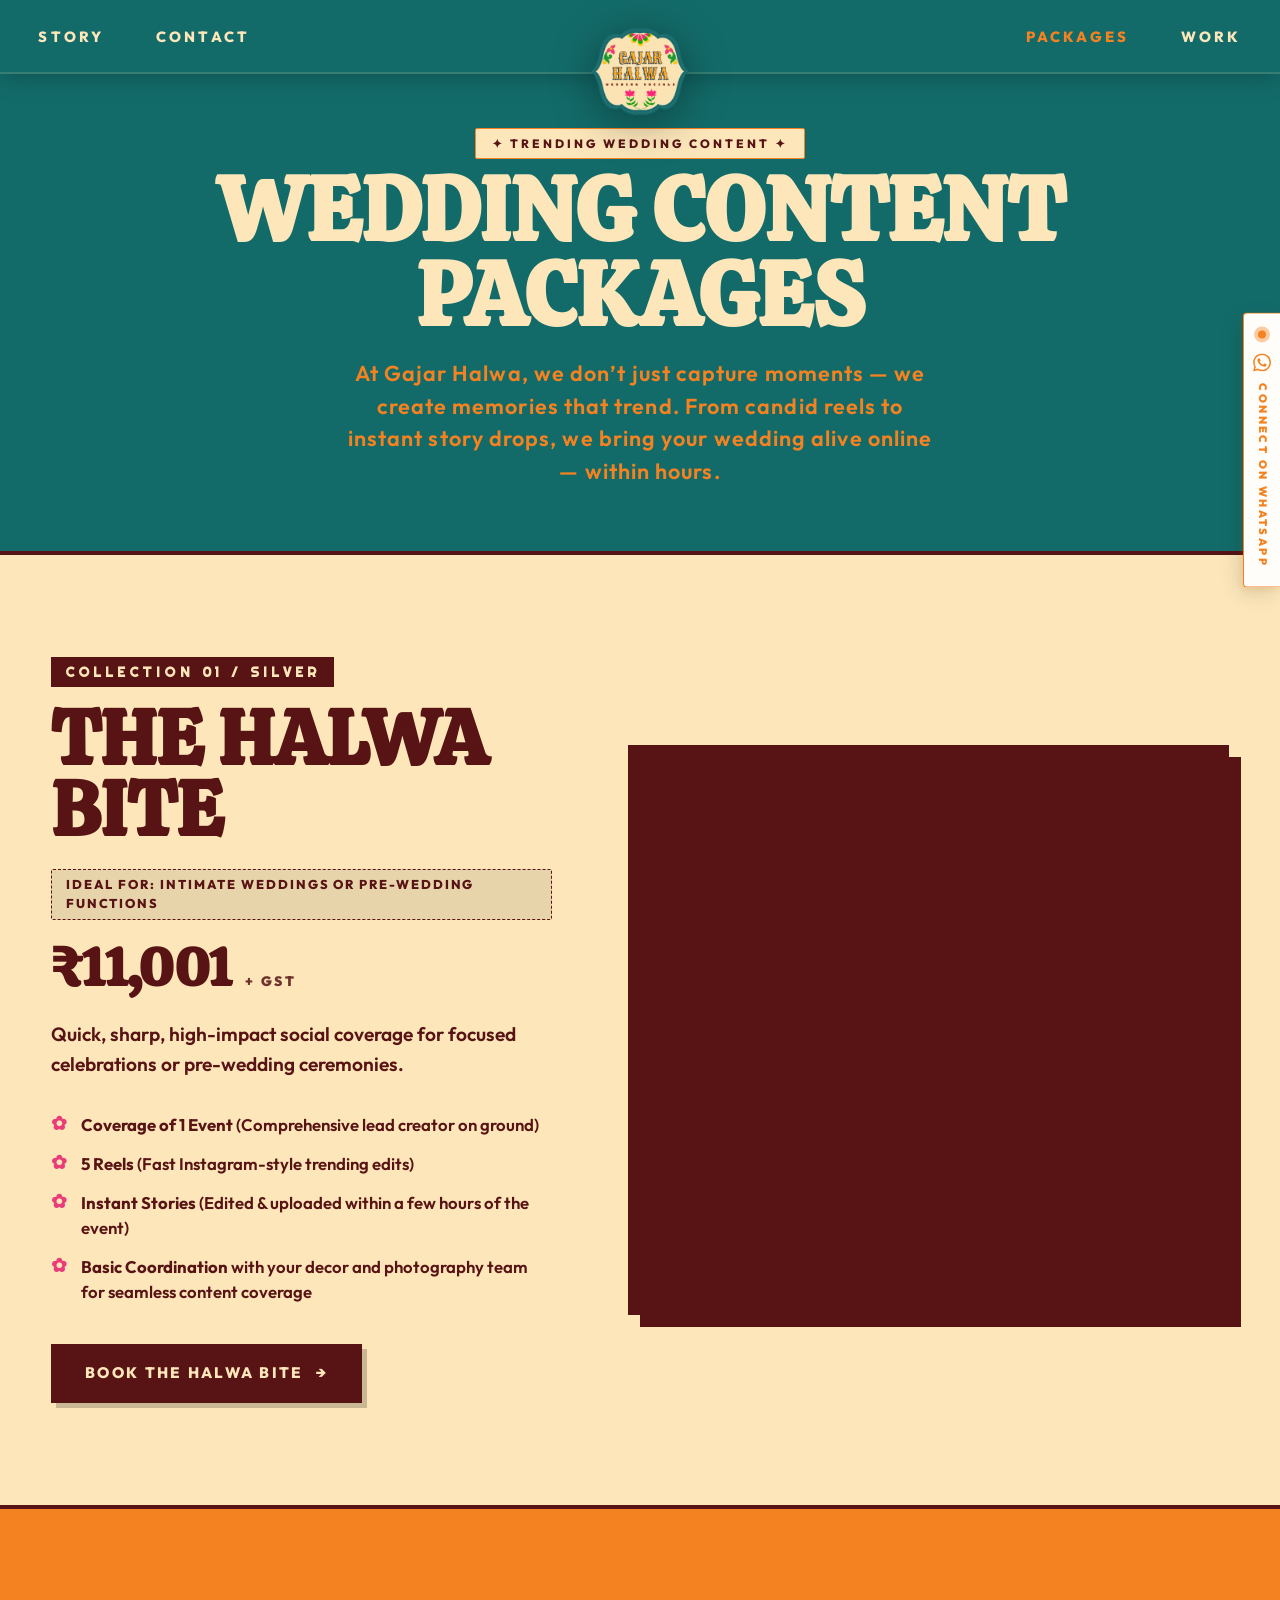
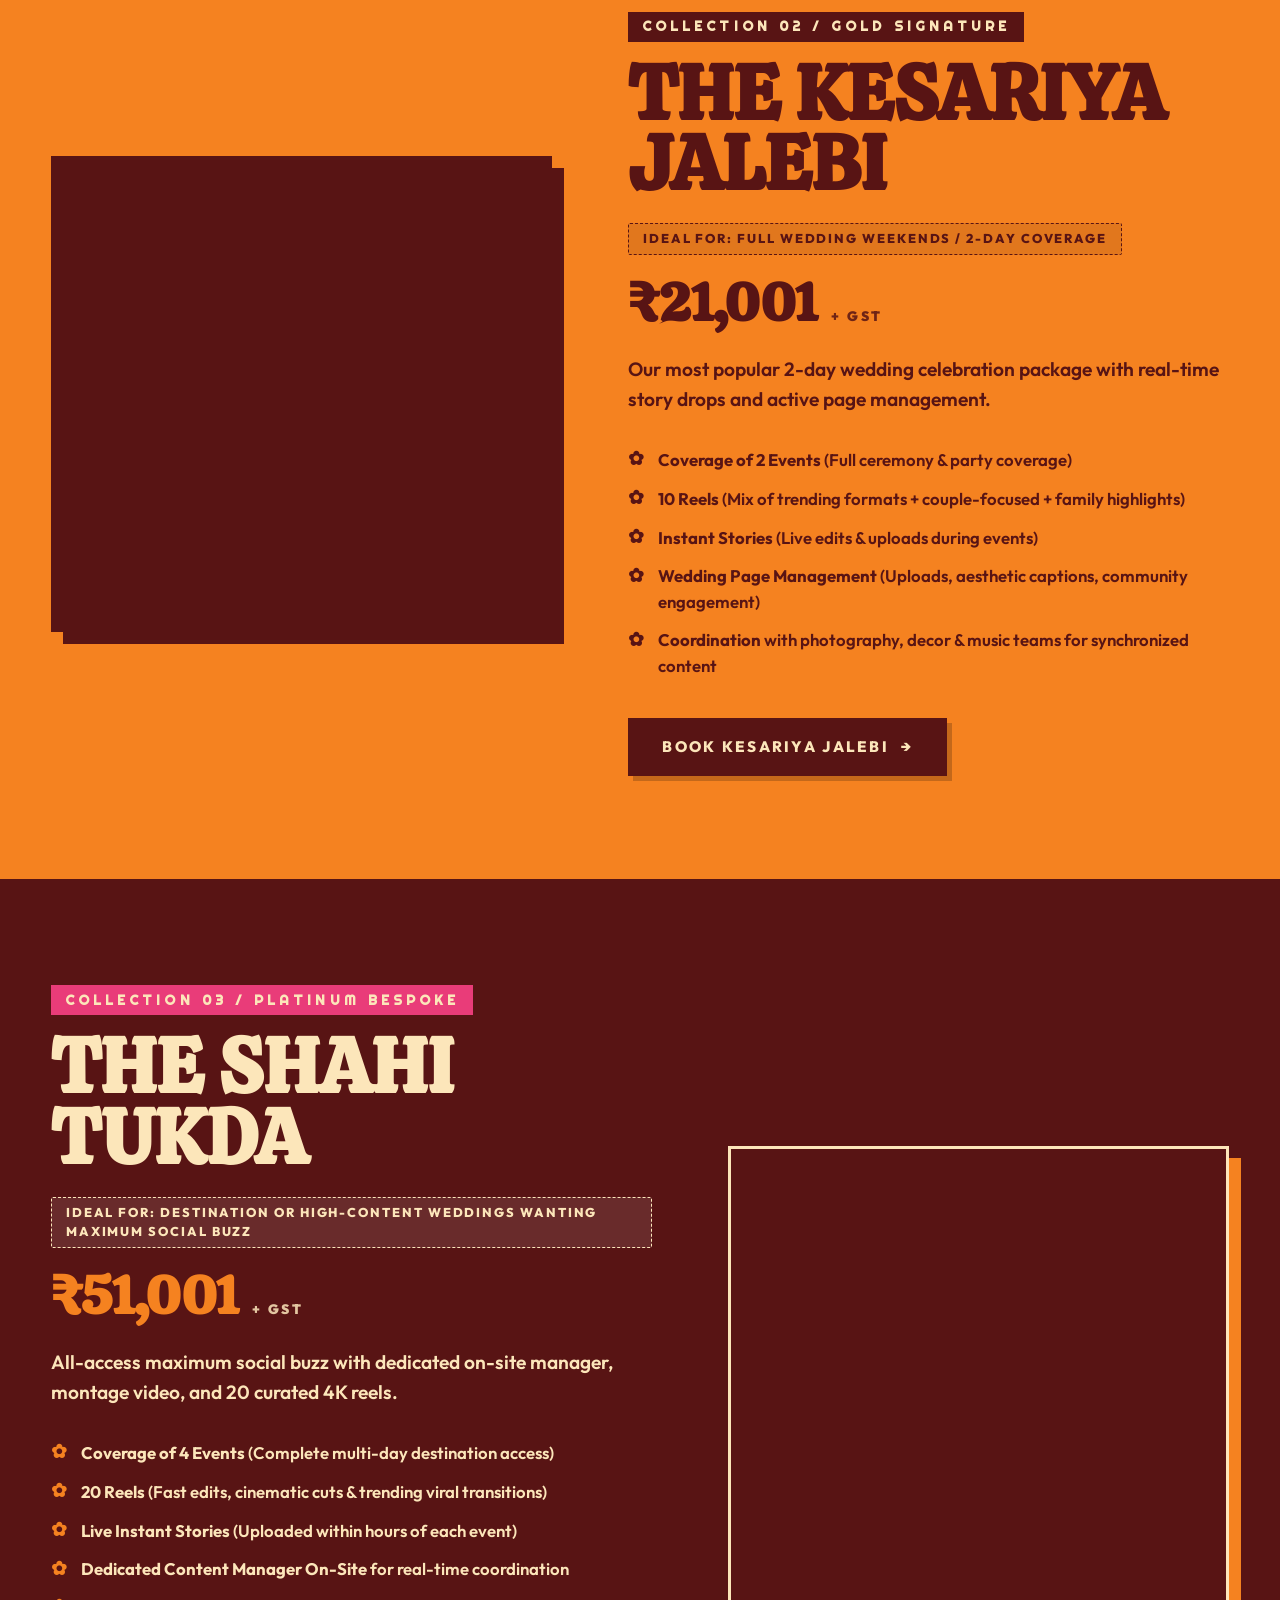
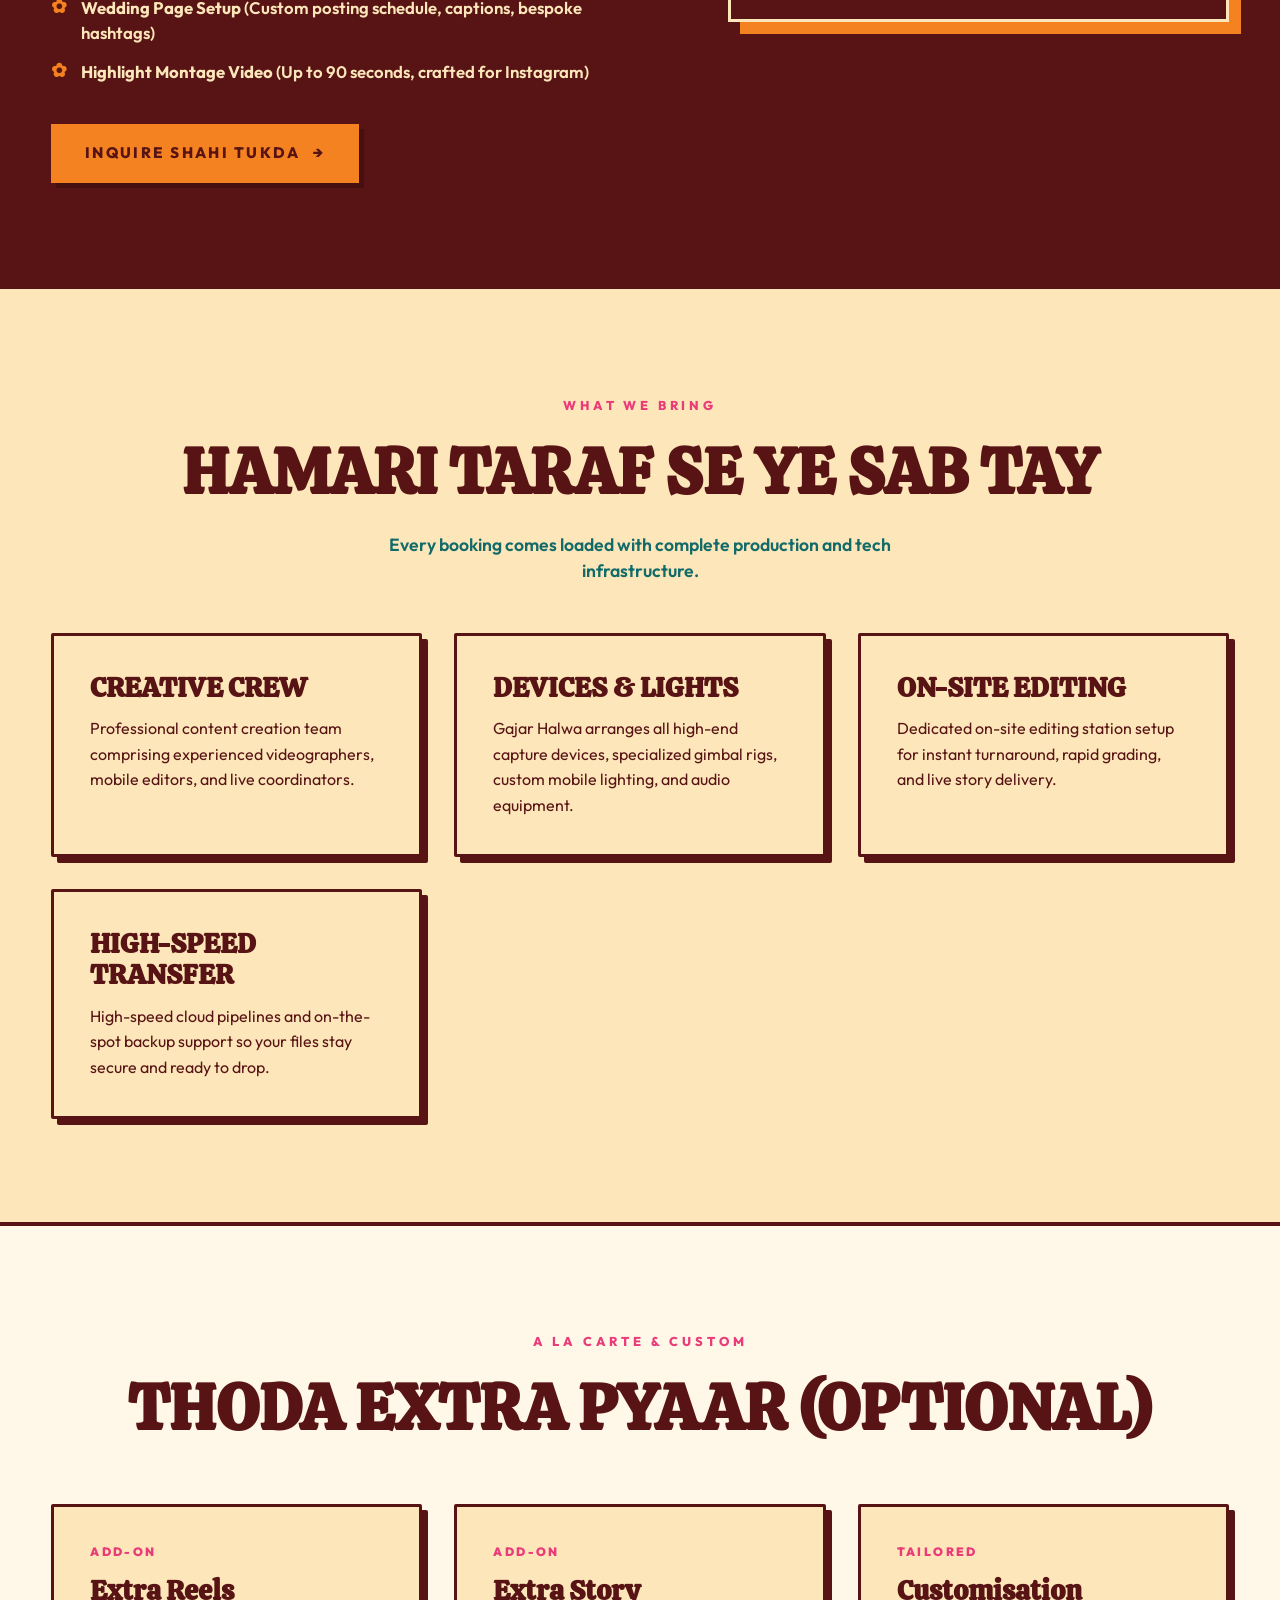
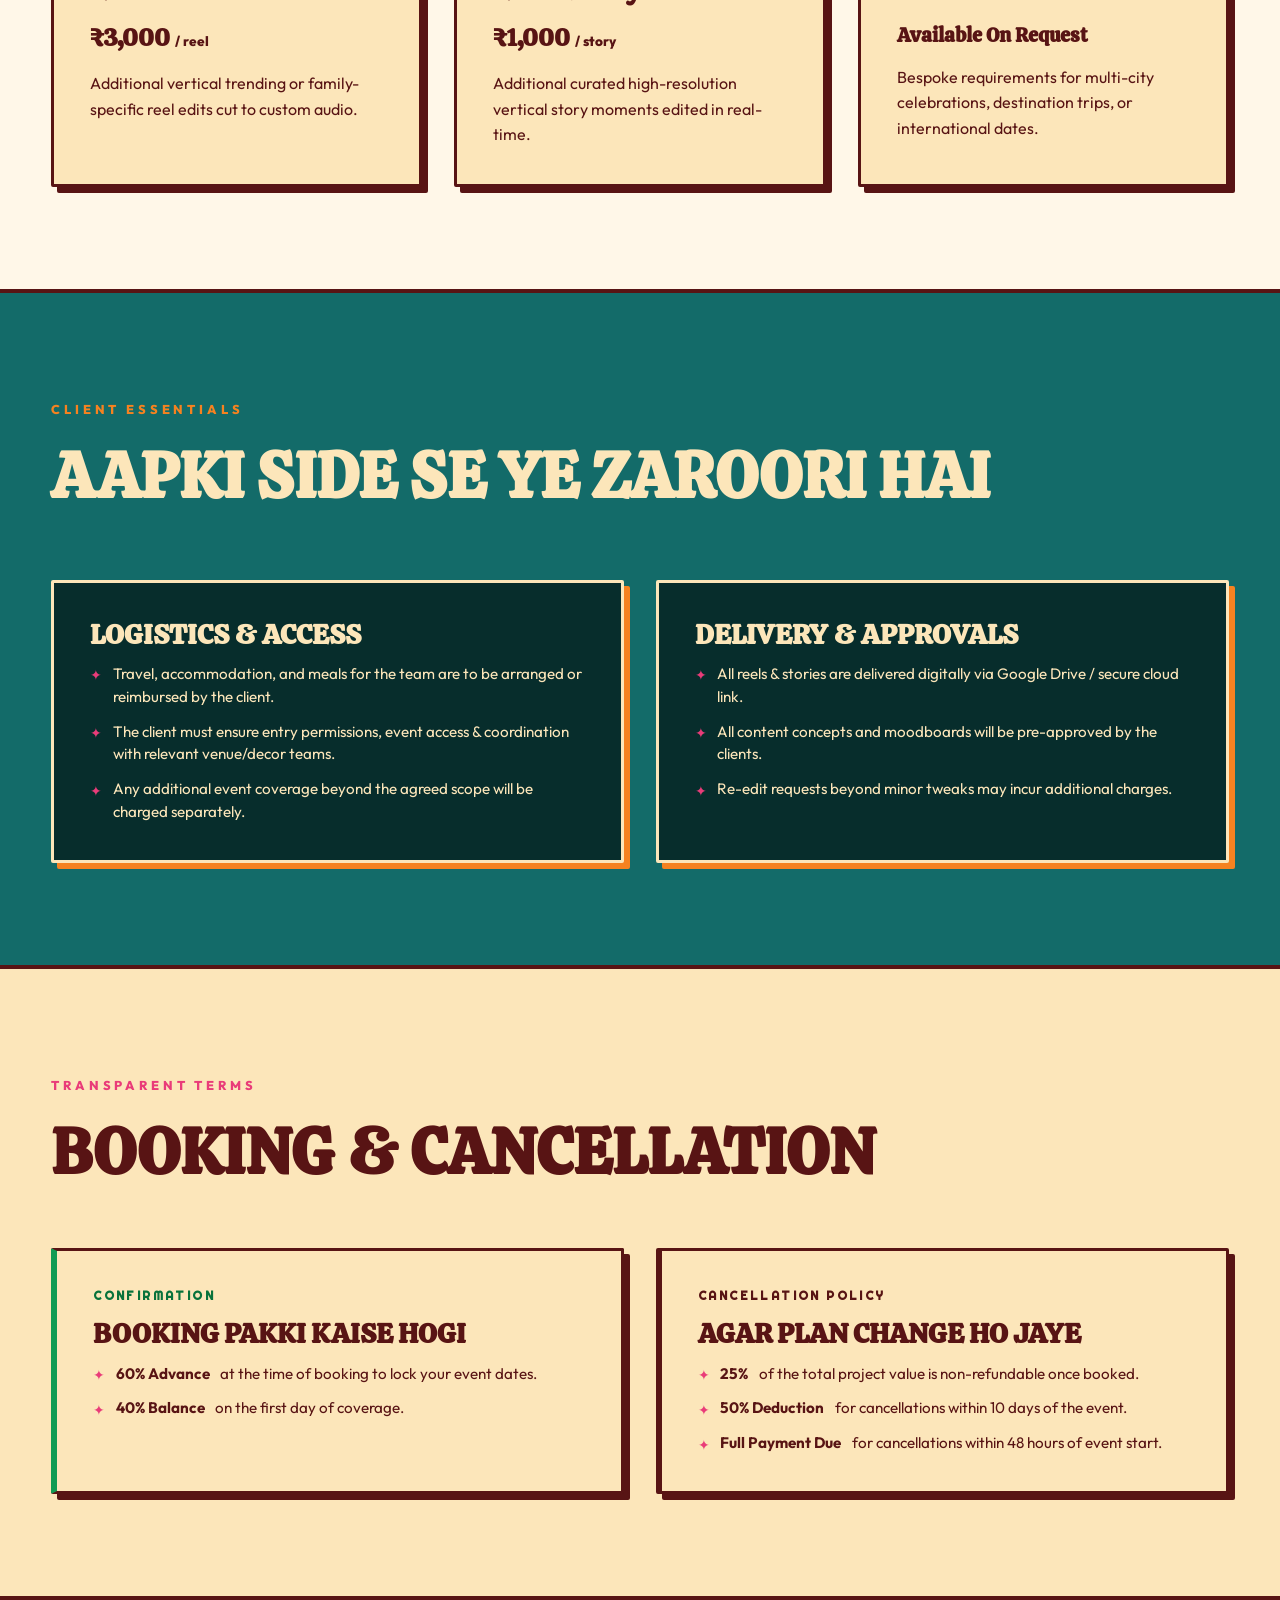
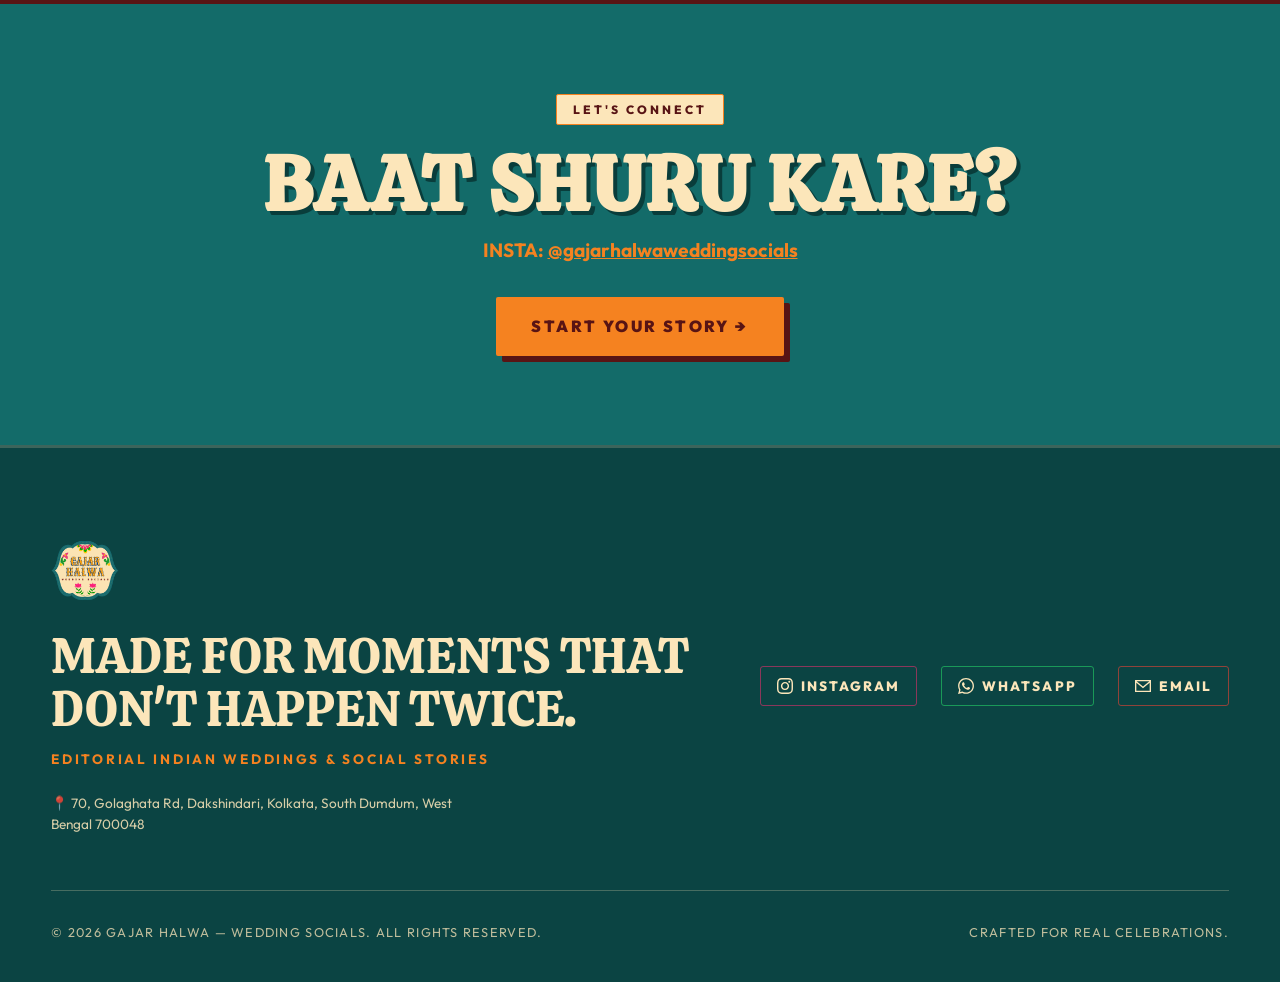
==== packages.html @ 84a73508 "feat: add persistent floating vertical WhatsApp connect tab on right edge" ====
<!--
  ==========================================================================
  GAJAR HALWA — WEDDING SOCIALS
  Designed & Developed by Vicky Prasad Mahato
  Website: https://abvicky.in
  ==========================================================================
-->
<!DOCTYPE html>
<html lang="en">
<head>
  <meta charset="UTF-8">
  <meta name="viewport" content="width=device-width, initial-scale=1.0">
  <title>Wedding Content Packages — Gajar Halwa | Wedding Socials</title>
  <meta name="description" content="Wedding content packages by Gajar Halwa: The Halwa Bite (Silver ₹11,001), The Kesariya Jalebi (Gold ₹21,001), and The Shahi Tukda (Platinum ₹51,001). Instant stories, viral reels & live social buzz.">
  <meta name="author" content="Vicky Prasad Mahato">
  <meta name="designer" content="Vicky Prasad Mahato - https://abvicky.in">
  <meta name="developer" content="Vicky Prasad Mahato - https://abvicky.in">
  <link rel="author" href="https://abvicky.in">
  
  <!-- Google Fonts: Retro Indian Festive & Matchbox Aesthetic -->
  <link rel="preconnect" href="https://fonts.googleapis.com">
  <link rel="preconnect" href="https://fonts.gstatic.com" crossorigin>
  <link href="https://fonts.googleapis.com/css2?family=Abril+Fatface&family=Calistoga&family=Outfit:wght@400;500;600;700;800;900&family=Righteous&family=Syne:wght@700;800;900&display=swap" rel="stylesheet">

  <!-- Stylesheets -->
  <link rel="stylesheet" href="styles/main.css">
  <link rel="icon" type="image/png" href="assets/images/logo.png">
</head>
<body>

  <!-- Navigation (Centered Split Navbar) -->
  <header class="site-nav">
    <div class="container-wide">
      <div class="nav-inner-split">
        <!-- Left Menu: STORY, CONTACT -->
        <nav class="nav-split-left">
          <ul class="nav-links">
            <li><a href="index.html#story" class="nav-link">STORY</a></li>
            <li><a href="index.html#contact" class="nav-link">CONTACT</a></li>
          </ul>
        </nav>

        <!-- Center Protruding Brand Logo Emblem -->
        <a href="index.html" class="nav-brand-center" aria-label="Gajar Halwa Home">
          <div class="nav-center-logo">
            <img src="assets/images/logo.png" alt="Gajar Halwa">
          </div>
        </a>

        <!-- Right Menu: PACKAGES, WORK -->
        <nav class="nav-split-right">
          <ul class="nav-links">
            <li><a href="packages.html" class="nav-link active">PACKAGES</a></li>
            <li><a href="index.html#work" class="nav-link">WORK</a></li>
          </ul>
        </nav>

        <!-- Mobile Menu Toggle Button -->
        <button class="mobile-menu-btn" aria-label="Toggle Navigation Menu">
          <span></span>
          <span></span>
          <span></span>
        </button>
      </div>
    </div>
  </header>

  <!-- Mobile Overlay Navigation -->
  <div class="mobile-nav">
    <a href="index.html#story" class="nav-link">STORY</a>
    <a href="index.html#work" class="nav-link">WORK</a>
    <a href="packages.html" class="nav-link active">PACKAGES</a>
    <a href="index.html#contact" class="nav-link">CONTACT</a>
  </div>

  <main>
    <!-- Packages Hero Banner -->
    <section class="packages-hero-section">
      <div class="container">
        <span class="hero-folk-pill">✦ TRENDING WEDDING CONTENT ✦</span>
        <h1 class="packages-page-title">WEDDING CONTENT PACKAGES</h1>
        <p class="packages-page-subtitle">
          At Gajar Halwa, we don’t just capture moments — we create memories that trend. From candid reels to instant story drops, we bring your wedding alive online — within hours.
        </p>
      </div>
    </section>

    <!-- PACKAGE 1: THE HALWA BITE (SILVER) -->
    <section class="package-editorial-block package-block-essential" id="halwa-bite">
      <div class="container">
        <div class="package-block-grid">
          <!-- Details Column -->
          <div class="package-info-flow">
            <span class="package-num-tag">COLLECTION 01 / SILVER</span>
            <h2 class="package-name">THE HALWA BITE</h2>

            <div class="package-ideal-badge">
              IDEAL FOR: INTIMATE WEDDINGS OR PRE-WEDDING FUNCTIONS
            </div>

            <div class="package-price-row">
              <span class="package-price-tag">₹11,001</span>
              <span class="package-price-sub">+ GST</span>
            </div>

            <p class="package-summary">
              Quick, sharp, high-impact social coverage for focused celebrations or pre-wedding ceremonies.
            </p>

            <ul class="package-deliverables-list">
              <li class="package-deliverable-item">
                <span class="package-deliverable-bullet">✿</span>
                <span><strong>Coverage of 1 Event</strong> (Comprehensive lead creator on ground)</span>
              </li>
              <li class="package-deliverable-item">
                <span class="package-deliverable-bullet">✿</span>
                <span><strong>5 Reels</strong> (Fast Instagram-style trending edits)</span>
              </li>
              <li class="package-deliverable-item">
                <span class="package-deliverable-bullet">✿</span>
                <span><strong>Instant Stories</strong> (Edited &amp; uploaded within a few hours of the event)</span>
              </li>
              <li class="package-deliverable-item">
                <span class="package-deliverable-bullet">✿</span>
                <span><strong>Basic Coordination</strong> with your decor and photography team for seamless content coverage</span>
              </li>
            </ul>

            <div class="package-action-row">
              <a href="index.html?package=The+Halwa+Bite+(Silver+-+₹11,001)#contact" class="btn-book-package">
                BOOK THE HALWA BITE <span>→</span>
              </a>
            </div>
          </div>

          <!-- Visual Box -->
          <div class="package-visual-composition">
            <div class="package-visual-box">
              <video class="package-reel-video" autoplay loop muted playsinline style="width:100%; height:100%; object-fit:cover;">
                <source src="assets/videos/reel_haldi_ceremony.mp4" type="video/mp4">
              </video>
            </div>
          </div>
        </div>
      </div>
    </section>

    <!-- PACKAGE 2: THE KESARIYA JALEBI (GOLD) -->
    <section class="package-editorial-block package-block-fullhouse" id="kesariya-jalebi">
      <div class="container">
        <div class="package-block-grid">
          <!-- Visual Box -->
          <div class="package-visual-composition">
            <div class="package-visual-box">
              <video class="package-reel-video" autoplay loop muted playsinline style="width:100%; height:100%; object-fit:cover;">
                <source src="assets/videos/reel_sangeet_dance.mp4" type="video/mp4">
              </video>
            </div>
          </div>

          <!-- Details Column -->
          <div class="package-info-flow">
            <span class="package-num-tag" style="background-color: var(--deep-red); color: var(--warm-cream);">COLLECTION 02 / GOLD SIGNATURE</span>
            <h2 class="package-name">THE KESARIYA JALEBI</h2>

            <div class="package-ideal-badge" style="border-color: var(--deep-red);">
              IDEAL FOR: FULL WEDDING WEEKENDS / 2-DAY COVERAGE
            </div>

            <div class="package-price-row">
              <span class="package-price-tag" style="color: var(--deep-red);">₹21,001</span>
              <span class="package-price-sub">+ GST</span>
            </div>

            <p class="package-summary">
              Our most popular 2-day wedding celebration package with real-time story drops and active page management.
            </p>

            <ul class="package-deliverables-list">
              <li class="package-deliverable-item">
                <span class="package-deliverable-bullet">✿</span>
                <span><strong>Coverage of 2 Events</strong> (Full ceremony &amp; party coverage)</span>
              </li>
              <li class="package-deliverable-item">
                <span class="package-deliverable-bullet">✿</span>
                <span><strong>10 Reels</strong> (Mix of trending formats + couple-focused + family highlights)</span>
              </li>
              <li class="package-deliverable-item">
                <span class="package-deliverable-bullet">✿</span>
                <span><strong>Instant Stories</strong> (Live edits &amp; uploads during events)</span>
              </li>
              <li class="package-deliverable-item">
                <span class="package-deliverable-bullet">✿</span>
                <span><strong>Wedding Page Management</strong> (Uploads, aesthetic captions, community engagement)</span>
              </li>
              <li class="package-deliverable-item">
                <span class="package-deliverable-bullet">✿</span>
                <span><strong>Coordination</strong> with photography, decor &amp; music teams for synchronized content</span>
              </li>
            </ul>

            <div class="package-action-row">
              <a href="index.html?package=The+Kesariya+Jalebi+(Gold+-+₹21,001)#contact" class="btn-book-package">
                BOOK KESARIYA JALEBI <span>→</span>
              </a>
            </div>
          </div>
        </div>
      </div>
    </section>

    <!-- PACKAGE 3: THE SHAHI TUKDA (PLATINUM) -->
    <section class="package-editorial-block package-block-grandaffair" id="shahi-tukda">
      <div class="container">
        <div class="package-block-grid">
          <!-- Details Column -->
          <div class="package-info-flow">
            <span class="package-num-tag">COLLECTION 03 / PLATINUM BESPOKE</span>
            <h2 class="package-name">THE SHAHI TUKDA</h2>

            <div class="package-ideal-badge">
              IDEAL FOR: DESTINATION OR HIGH-CONTENT WEDDINGS WANTING MAXIMUM SOCIAL BUZZ
            </div>

            <div class="package-price-row">
              <span class="package-price-tag">₹51,001</span>
              <span class="package-price-sub">+ GST</span>
            </div>

            <p class="package-summary">
              All-access maximum social buzz with dedicated on-site manager, montage video, and 20 curated 4K reels.
            </p>

            <ul class="package-deliverables-list">
              <li class="package-deliverable-item">
                <span class="package-deliverable-bullet">✿</span>
                <span><strong>Coverage of 4 Events</strong> (Complete multi-day destination access)</span>
              </li>
              <li class="package-deliverable-item">
                <span class="package-deliverable-bullet">✿</span>
                <span><strong>20 Reels</strong> (Fast edits, cinematic cuts &amp; trending viral transitions)</span>
              </li>
              <li class="package-deliverable-item">
                <span class="package-deliverable-bullet">✿</span>
                <span><strong>Live Instant Stories</strong> (Uploaded within hours of each event)</span>
              </li>
              <li class="package-deliverable-item">
                <span class="package-deliverable-bullet">✿</span>
                <span><strong>Dedicated Content Manager On-Site</strong> for real-time coordination</span>
              </li>
              <li class="package-deliverable-item">
                <span class="package-deliverable-bullet">✿</span>
                <span><strong>Wedding Page Setup</strong> (Custom posting schedule, captions, bespoke hashtags)</span>
              </li>
              <li class="package-deliverable-item">
                <span class="package-deliverable-bullet">✿</span>
                <span><strong>Highlight Montage Video</strong> (Up to 90 seconds, crafted for Instagram)</span>
              </li>
            </ul>

            <div class="package-action-row">
              <a href="index.html?package=The+Shahi+Tukda+(Platinum+-+₹51,001)#contact" class="btn-book-package">
                INQUIRE SHAHI TUKDA <span>→</span>
              </a>
            </div>
          </div>

          <!-- Visual Box -->
          <div class="package-visual-composition">
            <div class="package-visual-box">
              <video class="package-reel-video" autoplay loop muted playsinline style="width:100%; height:100%; object-fit:cover;">
                <source src="assets/videos/reel_baraat_entry.mp4" type="video/mp4">
              </video>
            </div>
          </div>
        </div>
      </div>
    </section>

    <!-- SECTION: HAMARI TARAF SE YE SAB TAY (Included In Every Package) -->
    <section class="info-section-cream">
      <div class="container">
        <div style="margin-bottom: 3rem; text-align: center;">
          <span class="edit-label">WHAT WE BRING</span>
          <h2 style="font-family: var(--font-display-folk); font-size: clamp(2.4rem, 5vw, 4.2rem); margin-top: 0.5rem;">
            HAMARI TARAF SE YE SAB TAY
          </h2>
          <p style="font-size: 1.1rem; font-weight: 600; color: var(--gajar-teal); max-width: 600px; margin: 0.75rem auto 0;">
            Every booking comes loaded with complete production and tech infrastructure.
          </p>
        </div>

        <div class="editorial-info-grid">
          <div class="editorial-info-card">
            <h3>CREATIVE CREW</h3>
            <p>Professional content creation team comprising experienced videographers, mobile editors, and live coordinators.</p>
          </div>

          <div class="editorial-info-card">
            <h3>DEVICES &amp; LIGHTS</h3>
            <p>Gajar Halwa arranges all high-end capture devices, specialized gimbal rigs, custom mobile lighting, and audio equipment.</p>
          </div>

          <div class="editorial-info-card">
            <h3>ON-SITE EDITING</h3>
            <p>Dedicated on-site editing station setup for instant turnaround, rapid grading, and live story delivery.</p>
          </div>

          <div class="editorial-info-card">
            <h3>HIGH-SPEED TRANSFER</h3>
            <p>High-speed cloud pipelines and on-the-spot backup support so your files stay secure and ready to drop.</p>
          </div>
        </div>
      </div>
    </section>

    <!-- SECTION: THODA EXTRA PYAAR (OPTIONAL ADD-ONS) -->
    <section class="info-section-pure">
      <div class="container">
        <div style="margin-bottom: 3rem; text-align: center;">
          <span class="edit-label">A LA CARTE &amp; CUSTOM</span>
          <h2 style="font-family: var(--font-display-folk); font-size: clamp(2.4rem, 5vw, 4.2rem); margin-top: 0.5rem;">
            THODA EXTRA PYAAR (OPTIONAL)
          </h2>
        </div>

        <div class="editorial-info-grid">
          <div class="editorial-info-card" style="background: var(--warm-cream);">
            <span style="font-size: 0.75rem; font-weight: 900; letter-spacing: 0.2em; color: var(--hot-pink);">ADD-ON</span>
            <h3>Extra Reels</h3>
            <p style="font-size: 1.5rem; font-weight: 800; font-family: var(--font-display-folk); color: var(--deep-red);">₹3,000 <span style="font-size: 0.85rem; font-family: var(--font-body);">/ reel</span></p>
            <p>Additional vertical trending or family-specific reel edits cut to custom audio.</p>
          </div>

          <div class="editorial-info-card" style="background: var(--warm-cream);">
            <span style="font-size: 0.75rem; font-weight: 900; letter-spacing: 0.2em; color: var(--hot-pink);">ADD-ON</span>
            <h3>Extra Story</h3>
            <p style="font-size: 1.5rem; font-weight: 800; font-family: var(--font-display-folk); color: var(--deep-red);">₹1,000 <span style="font-size: 0.85rem; font-family: var(--font-body);">/ story</span></p>
            <p>Additional curated high-resolution vertical story moments edited in real-time.</p>
          </div>

          <div class="editorial-info-card" style="background: var(--warm-cream);">
            <span style="font-size: 0.75rem; font-weight: 900; letter-spacing: 0.2em; color: var(--hot-pink);">TAILORED</span>
            <h3>Customisation</h3>
            <p style="font-size: 1.25rem; font-weight: 800; font-family: var(--font-display-folk); color: var(--deep-red);">Available On Request</p>
            <p>Bespoke requirements for multi-city celebrations, destination trips, or international dates.</p>
          </div>
        </div>
      </div>
    </section>

    <!-- SECTION: AAPKI SIDE SE YE ZAROORI HAI (Client Essentials) -->
    <section class="info-section-teal">
      <div class="container">
        <div style="margin-bottom: 3.5rem;">
          <span class="edit-label" style="color: var(--bright-orange);">CLIENT ESSENTIALS</span>
          <h2 style="font-family: var(--font-display-folk); font-size: clamp(2.4rem, 5vw, 4.2rem); margin-top: 0.5rem; color: var(--warm-cream);">
            AAPKI SIDE SE YE ZAROORI HAI
          </h2>
        </div>

        <div class="editorial-info-grid">
          <div class="editorial-info-card">
            <h3>LOGISTICS &amp; ACCESS</h3>
            <ul>
              <li>Travel, accommodation, and meals for the team are to be arranged or reimbursed by the client.</li>
              <li>The client must ensure entry permissions, event access &amp; coordination with relevant venue/decor teams.</li>
              <li>Any additional event coverage beyond the agreed scope will be charged separately.</li>
            </ul>
          </div>

          <div class="editorial-info-card">
            <h3>DELIVERY &amp; APPROVALS</h3>
            <ul>
              <li>All reels &amp; stories are delivered digitally via Google Drive / secure cloud link.</li>
              <li>All content concepts and moodboards will be pre-approved by the clients.</li>
              <li>Re-edit requests beyond minor tweaks may incur additional charges.</li>
            </ul>
          </div>
        </div>
      </div>
    </section>

    <!-- SECTION: TERMS & BOOKING -->
    <section class="info-section-cream">
      <div class="container">
        <div style="margin-bottom: 3rem;">
          <span class="edit-label">TRANSPARENT TERMS</span>
          <h2 style="font-family: var(--font-display-folk); font-size: clamp(2.4rem, 5vw, 4.2rem); margin-top: 0.5rem;">
            BOOKING &amp; CANCELLATION
          </h2>
        </div>

        <div class="editorial-info-grid">
          <!-- Payment Terms -->
          <div class="editorial-info-card" style="border-left: 6px solid var(--fresh-green);">
            <span style="font-family: var(--font-display-heavy); font-size: 0.75rem; letter-spacing: 0.2em; color: var(--fresh-green-dark); font-weight: 900;">CONFIRMATION</span>
            <h3>BOOKING PAKKI KAISE HOGI</h3>
            <ul>
              <li><strong>60% Advance</strong> at the time of booking to lock your event dates.</li>
              <li><strong>40% Balance</strong> on the first day of coverage.</li>
            </ul>
          </div>

          <!-- Cancellation Policy -->
          <div class="editorial-info-card" style="border-left: 6px solid var(--deep-red);">
            <span style="font-family: var(--font-display-heavy); font-size: 0.75rem; letter-spacing: 0.2em; color: var(--deep-red); font-weight: 900;">CANCELLATION POLICY</span>
            <h3>AGAR PLAN CHANGE HO JAYE</h3>
            <ul>
              <li><strong>25%</strong> of the total project value is non-refundable once booked.</li>
              <li><strong>50% Deduction</strong> for cancellations within 10 days of the event.</li>
              <li><strong>Full Payment Due</strong> for cancellations within 48 hours of event start.</li>
            </ul>
          </div>
        </div>
      </div>
    </section>

    <!-- Bottom CTA: Baat shuru kare? -->
    <section class="contact-section" style="padding: clamp(4.5rem, 7vw, 7rem) 0; text-align: center;">
      <div class="container">
        <span class="hero-folk-pill" style="margin-bottom: 1.5rem;">LET'S CONNECT</span>
        <h2 class="hero-title" style="font-size: clamp(2.8rem, 6vw, 4.8rem); margin-bottom: 1rem;">
          BAAT SHURU KARE?
        </h2>
        <p style="font-size: 1.2rem; font-weight: 700; color: var(--bright-orange); margin-bottom: 2rem;">
          INSTA: <a href="https://instagram.com/gajarhalwaweddingsocials" target="_blank" rel="noopener noreferrer" style="text-decoration: underline;">@gajarhalwaweddingsocials</a>
        </p>
        <a href="index.html#contact" class="hero-cta-btn" style="margin: 0 auto;">
          START YOUR STORY →
        </a>
      </div>
    </section>
  </main>

  <!-- Footer -->
  <footer class="site-footer">
    <div class="container">
      <div class="footer-top-grid">
        <div class="footer-tagline-block">
          <div class="nav-brand" style="margin-bottom: 0.75rem;">
            <div class="nav-logo-badge" style="height: 68px;">
              <img src="assets/images/logo.png" alt="Gajar Halwa" style="max-height: 68px;">
            </div>
          </div>
          <p class="footer-tagline">
            MADE FOR MOMENTS THAT DON'T HAPPEN TWICE.
          </p>
          <span class="footer-tagline-sub">EDITORIAL INDIAN WEDDINGS &amp; SOCIAL STORIES</span>
          <p class="footer-address">
            📍 70, Golaghata Rd, Dakshindari, Kolkata, South Dumdum, West Bengal 700048
          </p>
        </div>

        <div class="footer-links-group">
          <ul class="footer-social-list">
            <li>
              <a href="https://instagram.com/gajarhalwaweddingsocials" target="_blank" rel="noopener noreferrer" class="footer-social-link social-instagram">
                <svg viewBox="0 0 24 24" fill="currentColor"><path d="M12 2.163c3.204 0 3.584.012 4.85.07 3.252.148 4.771 1.691 4.919 4.919.058 1.265.069 1.645.069 4.849 0 3.205-.012 3.584-.069 4.849-.149 3.225-1.664 4.771-4.919 4.919-1.266.058-1.644.07-4.85.07-3.204 0-3.584-.012-4.849-.07-3.26-.149-4.771-1.699-4.919-4.92-.058-1.265-.07-1.644-.07-4.849 0-3.204.013-3.583.07-4.849.149-3.227 1.664-4.771 4.919-4.919 1.266-.057 1.645-.069 4.849-.069zm0-2.163c-3.259 0-3.667.014-4.947.072-4.358.2-6.78 2.618-6.98 6.98-.059 1.281-.073 1.689-.073 4.948 0 3.259.014 3.668.072 4.948.2 4.358 2.618 6.78 6.98 6.98 1.281.058 1.689.072 4.948.072 3.259 0 3.668-.014 4.948-.072 4.354-.2 6.782-2.618 6.979-6.98.059-1.28.073-1.689.073-4.948 0-3.259-.014-3.667-.072-4.947-.196-4.354-2.617-6.78-6.979-6.98-1.281-.059-1.69-.073-4.949-.073zm0 5.838c-3.403 0-6.162 2.759-6.162 6.162s2.759 6.163 6.162 6.163 6.162-2.759 6.162-6.163c0-3.403-2.759-6.162-6.162-6.162zm0 10.162c-2.209 0-4-1.79-4-4 0-2.209 1.791-4 4-4s4 1.791 4 4c0 2.21-1.791 4-4 4zm6.406-11.845c-.796 0-1.441.645-1.441 1.44s.645 1.44 1.441 1.44c.795 0 1.439-.645 1.439-1.44s-.644-1.44-1.439-1.44z"/></svg>
                INSTAGRAM
              </a>
            </li>
            <li>
              <a href="https://wa.me/916289831240" target="_blank" rel="noopener noreferrer" class="footer-social-link social-whatsapp">
                <svg viewBox="0 0 24 24" fill="currentColor"><path d="M.057 24l1.687-6.163c-1.041-1.804-1.588-3.849-1.587-5.946.003-6.556 5.338-11.891 11.893-11.891 3.181.001 6.167 1.24 8.413 3.488 2.245 2.248 3.481 5.236 3.48 8.414-.003 6.557-5.338 11.892-11.893 11.892-1.99-.001-3.951-.5-5.688-1.448l-6.305 1.654zm6.597-3.807c1.676.995 3.276 1.591 5.392 1.592 5.448 0 9.886-4.434 9.889-9.885.002-5.462-4.415-9.89-9.881-9.892-5.452 0-9.887 4.434-9.889 9.884-.001 2.225.651 3.891 1.746 5.634l-.999 3.648 3.742-.981zm11.387-5.464c-.074-.124-.272-.198-.57-.347-.297-.149-1.758-.868-2.031-.967-.272-.099-.47-.149-.669.149-.198.297-.768.967-.941 1.165-.173.198-.347.223-.644.074-.297-.149-1.255-.462-2.39-1.475-.883-.788-1.48-1.761-1.653-2.059-.173-.297-.018-.458.13-.606.134-.133.297-.347.446-.521.151-.172.2-.296.3-.495.099-.198.05-.372-.025-.521-.075-.148-.669-1.611-.916-2.206-.242-.579-.487-.501-.669-.51l-.57-.01c-.198 0-.52.074-.792.372s-1.04 1.016-1.04 2.479 1.065 2.876 1.213 3.074c.149.198 2.095 3.2 5.076 4.487.709.306 1.263.489 1.694.626.712.226 1.36.194 1.872.118.571-.085 1.758-.719 2.006-1.413.248-.695.248-1.29.173-1.414z"/></svg>
                WHATSAPP
              </a>
            </li>
            <li>
              <a href="mailto:gajarhalwaweddingsocials@gmail.com" class="footer-social-link social-email">
                <svg viewBox="0 0 24 24" fill="currentColor"><path d="M0 3v18h24v-18h-24zm21.518 2l-9.518 7.713-9.518-7.713h19.036zm-19.518 14v-11.817l10 8.104 10-8.104v11.817h-20z"/></svg>
                EMAIL
              </a>
            </li>
          </ul>
        </div>
      </div>

      <div class="footer-bottom-row">
        <span>© 2026 GAJAR HALWA — WEDDING SOCIALS. ALL RIGHTS RESERVED.</span>
        <span>CRAFTED FOR REAL CELEBRATIONS.</span>
      </div>
    </div>
  </footer>

  <!-- Floating Always-Visible Right Edge WhatsApp Trigger -->
  <a href="https://wa.me/916289831240?text=Namaste%20Gajar%20Halwa!%20I%20would%20like%20to%20inquire%20about%20wedding%20socials%20coverage."
    target="_blank" rel="noopener noreferrer" class="floating-whatsapp-tab" aria-label="Connect on WhatsApp">
    <div class="floating-whatsapp-dot-wrap">
      <span class="floating-whatsapp-dot"></span>
    </div>
    <div class="floating-whatsapp-icon">
      <svg viewBox="0 0 24 24" fill="currentColor">
        <path
          d="M.057 24l1.687-6.163c-1.041-1.804-1.588-3.849-1.587-5.946.003-6.556 5.338-11.891 11.893-11.891 3.181.001 6.167 1.24 8.413 3.488 2.245 2.248 3.481 5.236 3.48 8.414-.003 6.557-5.338 11.892-11.893 11.892-1.99-.001-3.951-.5-5.688-1.448l-6.305 1.654zm6.597-3.807c1.676.995 3.276 1.591 5.392 1.592 5.448 0 9.886-4.434 9.889-9.885.002-5.462-4.415-9.89-9.881-9.892-5.452 0-9.887 4.434-9.889 9.884-.001 2.225.651 3.891 1.746 5.634l-.999 3.648 3.742-.981zm11.387-5.464c-.074-.124-.272-.198-.57-.347-.297-.149-1.758-.868-2.031-.967-.272-.099-.47-.149-.669.149-.198.297-.768.967-.941 1.165-.173.198-.347.223-.644.074-.297-.149-1.255-.462-2.39-1.475-.883-.788-1.48-1.761-1.653-2.059-.173-.297-.018-.458.13-.606.134-.133.297-.347.446-.521.151-.172.2-.296.3-.495.099-.198.05-.372-.025-.521-.075-.148-.669-1.611-.916-2.206-.242-.579-.487-.501-.669-.51l-.57-.01c-.198 0-.52.074-.792.372s-1.04 1.016-1.04 2.479 1.065 2.876 1.213 3.074c.149.198 2.095 3.2 5.076 4.487.709.306 1.263.489 1.694.626.712.226 1.36.194 1.872.118.571-.085 1.758-.719 2.006-1.413.248-.695.248-1.29.173-1.414z" />
      </svg>
    </div>
    <span class="floating-whatsapp-text">CONNECT ON WHATSAPP</span>
  </a>

  <!-- Main JavaScript -->
  <script src="scripts/main.js"></script>
</body>
</html>
---- styles/main.css ----
/* ==========================================================================
   GAJAR HALWA — WEDDING SOCIALS
   Brand Design System & Editorial Stylesheet
   Designed & Developed by Vicky Prasad Mahato (https://abvicky.in)
   ========================================================================== */

@import url('https://fonts.googleapis.com/css2?family=Abril+Fatface&family=Calistoga&family=Outfit:wght@400;500;600;700;800;900&family=Righteous&family=Syne:wght@700;800;900&display=swap');

/* --- Brand Tokens --- */
:root {
  --gajar-teal: #136B69;
  --gajar-teal-dark: #0B4443;
  --gajar-teal-deep: #072D2C;
  --gajar-teal-light: #1D8A88;

  --warm-cream: #FCE6BA;
  --warm-cream-dark: #F5D79E;
  --cream-soft: #FFF7E8;
  --cream-pure: #FFFDF9;

  --bright-orange: #F58220;
  --bright-orange-dark: #DC6B0A;
  --bright-orange-light: #FFA24C;

  --hot-pink: #E93C79;
  --hot-pink-dark: #C9205D;
  --hot-pink-light: #FF5A95;

  --fresh-green: #109B53;
  --fresh-green-dark: #09723B;

  --deep-red: #581414;
  --deep-red-dark: #3E0C0C;

  --color-black: #121212;
  --color-white: #FFFFFF;

  /* Typography: Retro Indian Matchbox & Festive Poster Archetype */
  --font-display-folk: 'Calistoga', 'Abril Fatface', cursive, serif;
  --font-display-retro: 'Abril Fatface', 'Calistoga', cursive, serif;
  --font-display-heavy: 'Righteous', 'Syne', sans-serif;
  --font-body: 'Outfit', -apple-system, BlinkMacSystemFont, sans-serif;

  /* Transitions */
  --transition-smooth: all 0.4s cubic-bezier(0.16, 1, 0.3, 1);
  --transition-fast: all 0.2s ease-out;
}

/* --- Base & Reset --- */
*,
*::before,
*::after {
  box-sizing: border-box;
  margin: 0;
  padding: 0;
}

html {
  font-size: 16px;
  scroll-behavior: smooth;
  background-color: var(--gajar-teal);
  color: var(--deep-red);
  font-family: var(--font-body);
  text-rendering: optimizeLegibility;
  -webkit-font-smoothing: antialiased;
  /* Prevent ANY element from creating horizontal scroll */
  overflow-x: hidden;
}

body {
  overflow-x: hidden;
  width: 100%;
  max-width: 100vw;
  line-height: 1.5;
  background-color: var(--gajar-teal);
}

::selection {
  background-color: var(--hot-pink);
  color: var(--cream-soft);
}

/* Global section guard — prevents any section from bleeding horizontally */
section,
.site-nav,
.site-footer {
  max-width: 100vw;
}

/* Clip sections that contain outset box-shadows */
.statement-section,
.wedding-edit-section,
.what-we-do-section,
.selected-work-section,
.contact-section,
.packages-hero-section,
.package-editorial-block,
.info-section-cream,
.info-section-teal,
.info-section-pure,
.site-footer {
  overflow-x: hidden;
}

img {
  max-width: 100%;
  height: auto;
  display: block;
}

a {
  color: inherit;
  text-decoration: none;
}

button {
  font-family: inherit;
  cursor: pointer;
  border: none;
  background: none;
}

/* --- Layout Utility Classes --- */
.container {
  width: 100%;
  max-width: 1440px;
  margin: 0 auto;
  /* Minimum 1rem side padding so nothing touches screen edges */
  padding: 0 clamp(1rem, 4vw, 4rem);
  /* Never allow container to be wider than viewport */
  box-sizing: border-box;
}

.container-wide {
  width: 100%;
  max-width: 1680px;
  margin: 0 auto;
  padding: 0 clamp(1rem, 3vw, 3rem);
  box-sizing: border-box;
}

/* --- Navigation (Centered Logo & Split Menu) --- */
.site-nav {
  position: fixed;
  top: 0;
  left: 0;
  width: 100%;
  max-width: 100vw;
  z-index: 100;
  background-color: var(--gajar-teal);
  padding: 0.75rem 0;
  box-shadow: 0 4px 20px rgba(7, 45, 44, 0.35);
  border-bottom: 2px solid rgba(252, 230, 186, 0.15);
  transition: var(--transition-smooth);
  /* Clip the protruding logo so it never creates horizontal scroll */
  overflow: visible;
}

.site-nav.scrolled {
  background: rgba(19, 107, 105, 0.98);
  backdrop-filter: blur(14px);
  padding: 0.5rem 0;
}

.nav-inner-split {
  display: grid;
  grid-template-columns: 1fr auto 1fr;
  align-items: center;
  position: relative;
}

.nav-split-left {
  display: flex;
  justify-content: flex-start;
}

.nav-split-left .nav-links {
  display: flex;
  align-items: center;
  gap: clamp(1.75rem, 4vw, 3.5rem);
  list-style: none;
}

.nav-split-right {
  display: flex;
  justify-content: flex-end;
}

.nav-split-right .nav-links {
  display: flex;
  align-items: center;
  gap: clamp(1.75rem, 4vw, 3.5rem);
  list-style: none;
}

.nav-brand-center {
  display: flex;
  justify-content: center;
  align-items: center;
  text-decoration: none;
  position: relative;
  z-index: 10;
  width: 200px;
  height: 48px;
}

.nav-center-logo {
  position: absolute;
  left: 50%;
  top: 100%;
  transform: translate(-50%, calc(-50% + 13px));
  display: flex;
  align-items: center;
  justify-content: center;
  z-index: 100;
  pointer-events: auto;
}

.nav-center-logo img {
  height: 185px;
  width: auto;
  object-fit: contain;
  filter: drop-shadow(0 8px 22px rgba(0, 0, 0, 0.35));
  transition: transform 0.3s cubic-bezier(0.16, 1, 0.3, 1);
}

.nav-brand-center:hover .nav-center-logo img {
  transform: scale(1.05);
}

.nav-link {
  font-family: var(--font-body);
  font-size: 0.92rem;
  font-weight: 800;
  letter-spacing: 0.22em;
  text-transform: uppercase;
  color: var(--warm-cream);
  position: relative;
  padding: 0.4rem 0;
  transition: var(--transition-fast);
}

.nav-link::after {
  content: '';
  position: absolute;
  bottom: 0;
  left: 0;
  width: 0;
  height: 2px;
  background-color: var(--bright-orange);
  transition: var(--transition-smooth);
}

.nav-link:hover {
  color: var(--bright-orange);
}

.nav-link:hover::after {
  width: 100%;
}

.nav-link.active {
  color: var(--bright-orange);
}

.nav-cta {
  display: inline-flex;
  align-items: center;
  gap: 0.5rem;
  background-color: var(--bright-orange);
  color: var(--deep-red);
  font-weight: 800;
  font-size: 0.85rem;
  letter-spacing: 0.15em;
  padding: 0.75rem 1.6rem;
  border-radius: 4px;
  text-transform: uppercase;
  transition: var(--transition-smooth);
  box-shadow: 4px 4px 0px var(--deep-red);
}

.nav-cta:hover {
  background-color: var(--hot-pink);
  color: var(--warm-cream);
  transform: translate(-2px, -2px);
  box-shadow: 6px 6px 0px var(--warm-cream);
}

.mobile-menu-btn {
  display: none;
  flex-direction: column;
  justify-content: center;
  gap: 6px;
  width: 38px !important;
  min-width: 38px !important;
  height: 38px !important;
  min-height: 38px !important;
  padding: 4px;
  background: transparent;
  border: none;
  cursor: pointer;
  z-index: 120;
  flex-shrink: 0;
}

.mobile-menu-btn span {
  display: block;
  width: 26px !important;
  min-width: 26px !important;
  height: 3px !important;
  min-height: 3px !important;
  max-width: none !important;
  background-color: var(--warm-cream);
  border-radius: 2px;
  transition: transform 0.35s cubic-bezier(0.16, 1, 0.3, 1), opacity 0.25s ease, background-color 0.3s ease;
  transform-origin: center;
}

.mobile-menu-btn.active span:nth-child(1) {
  transform: translateY(9px) rotate(45deg);
  background-color: var(--bright-orange);
}

.mobile-menu-btn.active span:nth-child(2) {
  opacity: 0;
  transform: scaleX(0);
}

.mobile-menu-btn.active span:nth-child(3) {
  transform: translateY(-9px) rotate(-45deg);
  background-color: var(--bright-orange);
}

.mobile-nav {
  position: fixed;
  inset: 0;
  background-color: rgba(7, 45, 44, 0.98);
  backdrop-filter: blur(16px);
  -webkit-backdrop-filter: blur(16px);
  z-index: 110;
  display: flex;
  flex-direction: column;
  justify-content: center;
  align-items: center;
  gap: 1.75rem;
  opacity: 0;
  pointer-events: none;
  transform: scale(1.02);
  transition: opacity 0.35s cubic-bezier(0.16, 1, 0.3, 1), transform 0.35s cubic-bezier(0.16, 1, 0.3, 1);
  padding: 2rem;
}

.mobile-nav.open {
  opacity: 1;
  pointer-events: auto;
  transform: scale(1);
}

.mobile-nav .nav-link {
  font-size: clamp(1.8rem, 6vw, 2.5rem);
  letter-spacing: 0.12em;
  font-family: var(--font-display-heavy);
  color: var(--warm-cream);
  transition: var(--transition-fast);
}

.mobile-nav .nav-link:hover,
.mobile-nav .nav-link.active {
  color: var(--bright-orange);
  transform: translateX(4px);
}

.mobile-nav .nav-link {
  font-size: 1.8rem;
  letter-spacing: 0.15em;
  font-family: var(--font-display-heavy);
}

/* --- Section 1: HERO (Poster Style) --- */
.hero-section {
  position: relative;
  background-color: var(--gajar-teal);
  color: var(--warm-cream);
  min-height: 100vh;
  padding-top: 6.5rem;
  padding-bottom: 4rem;
  display: flex;
  flex-direction: column;
  justify-content: center;
  overflow: hidden;
}

.hero-backdrop-graphic {
  position: absolute;
  top: 50%;
  left: 50%;
  transform: translate(-50%, -50%);
  width: min(90vw, 900px);
  height: min(90vw, 900px);
  opacity: 0.08;
  pointer-events: none;
  z-index: 1;
}

.hero-grid {
  display: grid;
  grid-template-columns: 1.15fr 0.85fr;
  gap: clamp(2rem, 5vw, 5rem);
  align-items: center;
  position: relative;
  z-index: 2;
}

.hero-typography-block {
  display: flex;
  flex-direction: column;
  gap: 1.25rem;
}

.hero-badge-row {
  display: flex;
  align-items: center;
  gap: 0.85rem;
}

.hero-folk-pill {
  display: inline-flex;
  align-items: center;
  gap: 0.5rem;
  padding: 0.35rem 1rem;
  background-color: var(--warm-cream);
  color: var(--deep-red);
  font-size: 0.75rem;
  font-weight: 800;
  letter-spacing: 0.25em;
  text-transform: uppercase;
  border: 1.5px solid var(--bright-orange);
  border-radius: 2px;
}

.hero-title {
  font-family: var(--font-display-folk);
  font-size: clamp(3.75rem, 8.5vw, 7.5rem);
  line-height: 0.92;
  letter-spacing: 0.02em;
  color: var(--warm-cream);
  text-shadow: 4px 4px 0px rgba(7, 45, 44, 0.75);
}

.hero-title .title-accent {
  color: var(--bright-orange);
  display: block;
}

.hero-subtitle {
  font-family: var(--font-display-heavy);
  font-size: clamp(1.35rem, 2.5vw, 2.1rem);
  font-weight: 800;
  letter-spacing: 0.28em;
  color: var(--hot-pink-light);
  text-transform: uppercase;
  margin-top: 0.25rem;
}

.hero-tagline {
  font-size: 1.15rem;
  max-width: 480px;
  line-height: 1.6;
  color: var(--cream-soft);
  font-weight: 400;
}

.hero-actions {
  display: flex;
  align-items: center;
  gap: 1.5rem;
  margin-top: 1rem;
}

.hero-cta-btn {
  display: inline-flex;
  align-items: center;
  gap: 0.75rem;
  background-color: var(--bright-orange);
  color: var(--deep-red);
  font-weight: 900;
  font-size: 1rem;
  letter-spacing: 0.15em;
  padding: 1.1rem 2.2rem;
  border-radius: 2px;
  text-transform: uppercase;
  transition: var(--transition-smooth);
  box-shadow: 6px 6px 0px var(--deep-red);
}

.hero-cta-btn:hover {
  background-color: var(--hot-pink);
  color: var(--warm-cream);
  transform: translate(-3px, -3px);
  box-shadow: 9px 9px 0px var(--warm-cream);
}

.hero-packages-link {
  font-size: 0.95rem;
  font-weight: 800;
  letter-spacing: 0.15em;
  text-transform: uppercase;
  color: var(--warm-cream);
  text-decoration: underline;
  text-underline-offset: 6px;
  text-decoration-color: var(--bright-orange);
  transition: var(--transition-fast);
}

.hero-packages-link:hover {
  color: var(--bright-orange);
}

/* Hero Feature Visual */
.hero-visual-wrapper {
  position: relative;
}

.hero-scallop-card {
  position: relative;
  padding: 1rem;
  background: var(--warm-cream);
  border: 3px solid var(--deep-red);
  box-shadow: 16px 16px 0px var(--deep-red);
  border-radius: 4px;
}

.hero-image-frame {
  position: relative;
  width: 100%;
  aspect-ratio: 9 / 16;
  max-height: 80vh;
  overflow: hidden;
  background-color: var(--deep-red);
  display: flex;
  justify-content: center;
  align-items: center;
}

.hero-image-frame iframe,
.hero-reel-frame {
  width: 100%;
  height: 100%;
  border: none;
  display: block;
  object-fit: cover;
}

.hero-video-player {
  width: 100%;
  height: 100%;
  object-fit: cover;
  display: block;
  background-color: var(--deep-red);
}

.video-sound-toggle {
  position: absolute;
  bottom: 1rem;
  right: 1rem;
  width: 44px;
  height: 44px;
  border-radius: 50%;
  background: rgba(7, 45, 44, 0.85);
  border: 2px solid var(--warm-cream);
  color: var(--warm-cream);
  font-size: 1.15rem;
  display: grid;
  place-items: center;
  cursor: pointer;
  z-index: 5;
  transition: transform 0.2s ease, background 0.2s ease;
  box-shadow: 0 4px 12px rgba(0, 0, 0, 0.3);
}

.video-sound-toggle:hover {
  transform: scale(1.1);
  background: var(--bright-orange);
  color: var(--deep-red);
}

.hero-image-frame img {
  width: 100%;
  height: 100%;
  object-fit: cover;
  transition: transform 0.8s cubic-bezier(0.16, 1, 0.3, 1);
}

.hero-visual-wrapper:hover .hero-image-frame img,
.hero-visual-wrapper:hover .hero-video-player {
  transform: scale(1.03);
}

.hero-floating-badge {
  position: absolute;
  top: -1.75rem;
  right: -1.75rem;
  width: 96px;
  height: 96px;
  background-color: var(--hot-pink);
  border: 3px solid var(--warm-cream);
  border-radius: 50%;
  display: flex;
  flex-direction: column;
  justify-content: center;
  align-items: center;
  text-align: center;
  color: var(--warm-cream);
  font-family: var(--font-display-heavy);
  font-size: 0.65rem;
  font-weight: 900;
  letter-spacing: 0.1em;
  text-transform: uppercase;
  box-shadow: 4px 4px 0px var(--deep-red);
  transform: rotate(12deg);
  z-index: 3;
}

.hero-floating-badge span {
  font-family: var(--font-display-folk);
  font-size: 1.25rem;
  line-height: 1;
  color: var(--warm-cream);
}

/* --- Section 2: BRAND STATEMENT (Solid Warm Cream) --- */
.statement-section {
  background-color: var(--warm-cream);
  color: var(--deep-red);
  padding: clamp(5rem, 9vw, 8.5rem) 0;
  position: relative;
  overflow: hidden;
  border-top: 4px solid var(--deep-red);
  border-bottom: 4px solid var(--deep-red);
}

.statement-container {
  display: grid;
  grid-template-columns: 1.2fr 0.8fr;
  gap: clamp(2rem, 5vw, 5rem);
  align-items: center;
}

.statement-headline {
  font-family: var(--font-display-folk);
  font-size: clamp(2.4rem, 5.2vw, 4.4rem);
  line-height: 1.08;
  color: var(--deep-red);
  letter-spacing: 0.01em;
}

.statement-headline span.highlight-teal {
  color: var(--gajar-teal);
  display: inline;
}

.statement-headline span.highlight-pink {
  color: var(--hot-pink);
  display: inline;
}

.statement-body {
  display: flex;
  flex-direction: column;
  gap: 1.5rem;
}

.statement-lead {
  font-size: clamp(1.15rem, 1.6vw, 1.45rem);
  font-weight: 600;
  line-height: 1.5;
  color: var(--gajar-teal-dark);
}

.statement-sub {
  font-size: 1rem;
  line-height: 1.7;
  color: #3f2222;
}

.statement-ornament-row {
  display: flex;
  align-items: center;
  gap: 1rem;
  margin-top: 0.5rem;
}

.statement-ornament-line {
  height: 2px;
  flex: 1;
  background-color: var(--bright-orange);
}

/* --- Section 3: THE WEDDING EDIT (Art Wall / Unpredictable Composition) --- */
.wedding-edit-section {
  background-color: var(--cream-soft);
  color: var(--deep-red);
  padding: clamp(5rem, 8vw, 8rem) 0;
  position: relative;
}

.edit-header-row {
  display: flex;
  justify-content: space-between;
  align-items: flex-end;
  margin-bottom: clamp(3rem, 6vw, 5.5rem);
  border-bottom: 3px solid var(--deep-red);
  padding-bottom: 1.5rem;
}

.edit-title-group {
  display: flex;
  flex-direction: column;
}

.edit-label {
  font-family: var(--font-body);
  font-size: 0.8rem;
  font-weight: 800;
  letter-spacing: 0.3em;
  color: var(--hot-pink);
  text-transform: uppercase;
}

.edit-title {
  font-family: var(--font-display-folk);
  font-size: clamp(2.8rem, 6vw, 5rem);
  line-height: 0.95;
  color: var(--deep-red);
}

.edit-subtext {
  font-family: var(--font-body);
  font-size: 1rem;
  font-weight: 600;
  color: var(--gajar-teal);
  max-width: 320px;
  text-align: right;
}

/* Asymmetric Art Wall Layout */
.art-wall-container {
  display: flex;
  flex-direction: column;
  gap: clamp(3.5rem, 7vw, 6rem);
}

/* Row 1: Large Centerpiece + Tall Offset */
.art-row-one {
  display: grid;
  grid-template-columns: 1.25fr 0.75fr;
  gap: clamp(2rem, 4vw, 4rem);
  align-items: center;
}

.art-card {
  position: relative;
  transition: transform 0.4s ease;
}

.art-card:hover {
  transform: translateY(-4px);
}

.art-media-box {
  position: relative;
  overflow: hidden;
  border: 3px solid var(--deep-red);
  box-shadow: 10px 10px 0px var(--deep-red);
  background-color: var(--warm-cream);
}

.art-media-box img,
.art-media-box video,
.art-media-box iframe {
  position: absolute;
  top: 0;
  left: 0;
  width: 100%;
  height: 100%;
  object-fit: cover;
  border: none;
  display: block;
  transition: transform 0.7s cubic-bezier(0.16, 1, 0.3, 1);
}

/* Make art-media-box use aspect-ratio as intrinsic size */
.art-media-box {
  position: relative;
}

.art-media-box::before {
  content: '';
  display: block;
  padding-top: 0%;
}

.art-card:hover .art-media-box img,
.art-card:hover .art-media-box video {
  transform: scale(1.04);
}

.art-caption {
  margin-top: 0.9rem;
  display: flex;
  align-items: center;
  justify-content: space-between;
  font-family: var(--font-body);
  font-size: 0.75rem;
  font-weight: 800;
  letter-spacing: 0.25em;
  text-transform: uppercase;
  color: var(--deep-red);
}

.art-caption .caption-tag {
  color: var(--hot-pink);
}

/* Row 2: Editorial Typographic Break & Negative Space */
.art-row-two-break {
  display: grid;
  grid-template-columns: 0.7fr 1.3fr;
  gap: clamp(2rem, 4vw, 4rem);
  align-items: center;
  padding: 2.5rem clamp(1.5rem, 3vw, 3rem);
  background-color: var(--gajar-teal);
  color: var(--warm-cream);
  border: 3px solid var(--deep-red);
  box-shadow: 12px 12px 0px var(--deep-red);
  border-radius: 2px;
}

.break-quote-block {
  display: flex;
  flex-direction: column;
  gap: 0.75rem;
}

.break-quote-number {
  font-family: var(--font-display-heavy);
  font-size: 0.85rem;
  font-weight: 800;
  letter-spacing: 0.3em;
  color: var(--bright-orange);
}

.break-quote-text {
  font-family: var(--font-display-folk);
  font-size: clamp(1.8rem, 3.5vw, 3rem);
  line-height: 1.1;
  color: var(--warm-cream);
}

.break-visual-frame {
  aspect-ratio: 16 / 9;
  position: relative;
  overflow: hidden;
  border: 2px solid var(--warm-cream);
}

.break-visual-frame img,
.break-visual-frame video {
  width: 100%;
  height: 100%;
  object-fit: cover;
  display: block;
}

/* Row 3: Staggered Multi-Crop Composition */
.art-row-three {
  display: grid;
  grid-template-columns: 0.8fr 1.2fr;
  gap: clamp(2rem, 4vw, 4.5rem);
  align-items: flex-end;
}

.art-card-square {
  aspect-ratio: 1 / 1;
}

.art-card-vertical {
  aspect-ratio: 4 / 5.2;
}

/* --- Section 4: WHAT GAJAR HALWA DOES (Solid Orange & Typographic Dominance) --- */
.what-we-do-section {
  background-color: var(--bright-orange);
  color: var(--deep-red);
  padding: clamp(5rem, 9vw, 9rem) 0;
  border-top: 4px solid var(--deep-red);
  border-bottom: 4px solid var(--deep-red);
  position: relative;
  overflow: hidden;
}

.wwd-header {
  margin-bottom: clamp(2.5rem, 5vw, 4rem);
}

.wwd-label {
  font-size: 0.85rem;
  font-weight: 900;
  letter-spacing: 0.3em;
  text-transform: uppercase;
  color: var(--deep-red);
  background: var(--warm-cream);
  display: inline-block;
  padding: 0.25rem 0.85rem;
  border: 2px solid var(--deep-red);
}

.wwd-pillars-grid {
  display: grid;
  grid-template-columns: repeat(3, 1fr);
  gap: clamp(1.5rem, 3vw, 3.5rem);
}

.wwd-pillar {
  display: flex;
  flex-direction: column;
  gap: 1.25rem;
  border-left: 3px solid var(--deep-red);
  padding-left: 1.5rem;
}

.wwd-pillar-num {
  font-family: var(--font-display-heavy);
  font-size: 1rem;
  font-weight: 800;
  letter-spacing: 0.2em;
  color: var(--warm-cream);
  background-color: var(--deep-red);
  display: inline-block;
  width: fit-content;
  padding: 0.15rem 0.6rem;
}

.wwd-pillar-title {
  font-family: var(--font-display-folk);
  font-size: clamp(3.2rem, 5.5vw, 5.5rem);
  line-height: 0.9;
  letter-spacing: 0.02em;
  color: var(--deep-red);
  text-transform: uppercase;
}

.wwd-pillar-desc {
  font-size: 1.05rem;
  line-height: 1.6;
  font-weight: 600;
  color: var(--deep-red-dark);
}

/* --- Section 5: SELECTED WORK (Curated Editorial Pieces) --- */
.selected-work-section {
  background-color: var(--cream-pure);
  color: var(--deep-red);
  padding: clamp(5rem, 9vw, 8.5rem) 0;
  position: relative;
}

.work-header-row {
  display: flex;
  justify-content: space-between;
  align-items: flex-end;
  margin-bottom: clamp(3rem, 6vw, 5rem);
}

.work-main-title {
  font-family: var(--font-display-folk);
  font-size: clamp(2.8rem, 6vw, 5.2rem);
  line-height: 0.95;
  color: var(--deep-red);
}

.work-pieces-wrapper {
  display: flex;
  flex-direction: column;
  gap: clamp(3rem, 6vw, 5.5rem);
}

/* Piece 1: Full Cinematic Frame with Typography Overlay */
.work-piece-cinematic {
  position: relative;
  aspect-ratio: 16 / 8.5;
  overflow: hidden;
  border: 3px solid var(--deep-red);
  box-shadow: 14px 14px 0px var(--deep-red);
  background-color: var(--deep-red);
}

.work-piece-cinematic img,
.work-piece-cinematic video {
  width: 100%;
  height: 100%;
  object-fit: cover;
  display: block;
  transition: transform 0.8s ease;
}

.work-piece-cinematic:hover img,
.work-piece-cinematic:hover video {
  transform: scale(1.03);
}

.work-overlay-banner {
  position: absolute;
  bottom: 1.5rem;
  left: 1.5rem;
  background-color: var(--warm-cream);
  color: var(--deep-red);
  padding: 1rem 1.75rem;
  border: 2px solid var(--deep-red);
  box-shadow: 4px 4px 0px var(--deep-red);
}

.work-overlay-title {
  font-family: var(--font-display-heavy);
  font-size: 1.1rem;
  font-weight: 800;
  letter-spacing: 0.1em;
}

.work-overlay-sub {
  font-size: 0.75rem;
  font-weight: 700;
  letter-spacing: 0.2em;
  color: var(--gajar-teal);
  text-transform: uppercase;
}

/* Piece 2: Asymmetric Editorial Pair */
.work-asymmetric-pair {
  display: grid;
  grid-template-columns: 0.9fr 1.1fr;
  gap: clamp(2rem, 4vw, 4rem);
  align-items: center;
}

.work-piece-pink-accent {
  background-color: var(--hot-pink);
  padding: 1.5rem;
  border: 3px solid var(--deep-red);
  box-shadow: 12px 12px 0px var(--deep-red);
}

.work-piece-pink-accent .art-media-box {
  aspect-ratio: 3 / 4;
}

.work-text-moment {
  display: flex;
  flex-direction: column;
  gap: 1.25rem;
  padding: 1rem;
}

.work-text-moment h3 {
  font-family: var(--font-display-folk);
  font-size: clamp(2rem, 3.5vw, 3.2rem);
  line-height: 1.05;
  color: var(--deep-red);
}

.work-text-moment p {
  font-size: 1.05rem;
  line-height: 1.7;
  color: #4a2828;
}

.work-see-more-action {
  display: flex;
  justify-content: center;
  margin-top: clamp(2.5rem, 5vw, 4rem);
}

.btn-see-more {
  display: inline-flex;
  align-items: center;
  gap: 0.75rem;
  background-color: var(--gajar-teal);
  color: var(--warm-cream);
  font-family: var(--font-body);
  font-size: 1rem;
  font-weight: 800;
  letter-spacing: 0.2em;
  text-transform: uppercase;
  padding: 1.1rem 2.75rem;
  border: 3px solid var(--deep-red);
  box-shadow: 6px 6px 0px var(--deep-red);
  transition: var(--transition-smooth);
}

.btn-see-more:hover {
  background-color: var(--bright-orange);
  color: var(--deep-red);
  transform: translate(-3px, -3px);
  box-shadow: 9px 9px 0px var(--deep-red);
}

/* --- Section 6: CONTACT / CTA (Solid Gajar Teal) --- */
.contact-section {
  background-color: var(--gajar-teal);
  color: var(--warm-cream);
  padding: clamp(5rem, 9vw, 9rem) 0;
  position: relative;
  border-top: 4px solid var(--deep-red);
}

.contact-grid {
  display: grid;
  grid-template-columns: 1fr 1.05fr;
  gap: clamp(2.5rem, 6vw, 6rem);
  align-items: flex-start;
}

.contact-info-column {
  display: flex;
  flex-direction: column;
  gap: 1.75rem;
}

.contact-headline {
  font-family: var(--font-display-folk);
  font-size: clamp(3rem, 6.5vw, 5.5rem);
  line-height: 0.92;
  color: var(--warm-cream);
}

.contact-headline .accent-orange {
  color: var(--bright-orange);
  display: block;
}

.contact-subheading {
  font-family: var(--font-display-heavy);
  font-size: clamp(1.25rem, 2.2vw, 1.8rem);
  font-weight: 800;
  letter-spacing: 0.15em;
  color: var(--hot-pink-light);
  line-height: 1.3;
}

.contact-channels {
  display: flex;
  flex-direction: column;
  gap: 1.15rem;
  margin-top: 1rem;
}

.channel-btn {
  display: inline-flex;
  align-items: center;
  gap: 0.85rem;
  padding: 1rem 1.6rem;
  border-radius: 4px;
  font-weight: 800;
  font-size: 0.95rem;
  letter-spacing: 0.1em;
  text-transform: uppercase;
  transition: var(--transition-smooth);
}

.channel-btn svg {
  width: 20px;
  height: 20px;
  flex-shrink: 0;
}

/* Official WhatsApp Button */
.channel-btn.channel-whatsapp {
  background-color: #25D366;
  color: #072D1B;
  border: 2px solid #1EBE5D;
  box-shadow: 5px 5px 0px #072D1B;
}

.channel-btn.channel-whatsapp:hover {
  background-color: #1ebe5d;
  color: #FFFFFF;
  transform: translate(-3px, -3px);
  box-shadow: 7px 7px 0px var(--warm-cream);
}

/* Official Email Button */
.channel-btn.channel-email {
  background-color: #EA4335;
  color: #FFFFFF;
  border: 2px solid #C5221F;
  box-shadow: 5px 5px 0px var(--deep-red);
}

.channel-btn.channel-email:hover {
  background-color: #d93025;
  color: #FFFFFF;
  transform: translate(-3px, -3px);
  box-shadow: 7px 7px 0px var(--warm-cream);
}

/* Studio Address Badge */
.contact-location-badge {
  display: flex;
  align-items: flex-start;
  gap: 0.85rem;
  padding: 1.1rem 1.4rem;
  background: rgba(252, 230, 186, 0.12);
  border: 1.5px dashed var(--warm-cream);
  border-radius: 4px;
  color: var(--warm-cream);
  margin-top: 0.5rem;
}

.contact-location-badge .location-icon {
  font-size: 1.25rem;
  line-height: 1;
  color: var(--bright-orange);
}

.contact-location-badge .location-text {
  display: flex;
  flex-direction: column;
  gap: 0.25rem;
  font-size: 0.9rem;
  line-height: 1.5;
}

.contact-location-badge .location-text strong {
  font-family: var(--font-display-heavy);
  letter-spacing: 0.15em;
  font-size: 0.75rem;
  color: var(--bright-orange);
  text-transform: uppercase;
}

.footer-address {
  font-size: 0.85rem;
  line-height: 1.5;
  color: rgba(252, 230, 186, 0.85);
  max-width: 420px;
  margin-top: 0.75rem;
}

/* Contact Form Box */
.contact-form-box {
  background-color: var(--warm-cream);
  color: var(--deep-red);
  padding: clamp(2rem, 4vw, 3.25rem);
  border: 3px solid var(--deep-red);
  box-shadow: 14px 14px 0px var(--deep-red);
  border-radius: 2px;
  width: 100%;
  max-width: 100%;
  box-sizing: border-box;
}

.contact-form-title {
  font-family: var(--font-display-folk);
  font-size: clamp(1.5rem, 3.5vw, 1.85rem);
  margin-bottom: 1.5rem;
  color: var(--deep-red);
  line-height: 1.1;
}

.inquiry-form {
  display: flex;
  flex-direction: column;
  gap: 1.25rem;
  width: 100%;
  box-sizing: border-box;
}

.form-group {
  display: flex;
  flex-direction: column;
  gap: 0.4rem;
  width: 100%;
  min-width: 0;
  box-sizing: border-box;
}

.form-group label {
  font-size: 0.75rem;
  font-weight: 800;
  letter-spacing: 0.2em;
  text-transform: uppercase;
  color: var(--deep-red);
  display: block;
}

.form-control {
  font-family: inherit;
  font-size: 0.95rem;
  padding: 0.85rem 1rem;
  background-color: var(--cream-pure);
  border: 2px solid var(--deep-red);
  color: var(--deep-red);
  border-radius: 2px;
  transition: var(--transition-fast);
  width: 100%;
  max-width: 100%;
  min-width: 0;
  box-sizing: border-box;
  display: block;
}

.form-control:focus {
  outline: none;
  border-color: var(--bright-orange);
  background-color: #FFF;
  box-shadow: 0 0 0 2px var(--bright-orange);
}

select.form-control {
  cursor: pointer;
  text-overflow: ellipsis;
  white-space: nowrap;
  overflow: hidden;
  max-width: 100%;
}

textarea.form-control {
  resize: vertical;
  min-height: 85px;
}

.form-row-dual {
  display: grid;
  grid-template-columns: 1fr 1fr;
  gap: 1rem;
  width: 100%;
  box-sizing: border-box;
}

.form-submit-btn {
  background-color: var(--deep-red);
  color: var(--warm-cream);
  font-family: var(--font-body);
  font-size: 1rem;
  font-weight: 900;
  letter-spacing: 0.2em;
  text-transform: uppercase;
  padding: 1.15rem;
  border: 2px solid var(--deep-red);
  box-shadow: 4px 4px 0px var(--bright-orange);
  transition: var(--transition-smooth);
  margin-top: 0.5rem;
  display: flex;
  align-items: center;
  justify-content: center;
  gap: 0.75rem;
  width: 100%;
  max-width: 100%;
  box-sizing: border-box;
  cursor: pointer;
}

.form-submit-btn:hover {
  background-color: var(--hot-pink);
  box-shadow: 6px 6px 0px var(--gajar-teal);
  transform: translate(-2px, -2px);
}

.form-success-message {
  display: none;
  background-color: var(--fresh-green);
  color: var(--cream-pure);
  padding: 1.25rem;
  font-weight: 700;
  text-align: center;
  border: 2px solid var(--deep-red);
  box-shadow: 4px 4px 0px var(--deep-red);
}

/* --- Section 7: FOOTER (Solid Gajar Teal Dark) --- */
.site-footer {
  background-color: var(--gajar-teal-dark);
  color: var(--warm-cream);
  padding: clamp(4rem, 7vw, 6rem) 0 2.5rem;
  border-top: 3px solid rgba(252, 230, 186, 0.2);
}

.footer-top-grid {
  display: grid;
  grid-template-columns: 1.2fr 0.8fr;
  gap: clamp(2rem, 5vw, 4rem);
  align-items: center;
  padding-bottom: 3.5rem;
  border-bottom: 1px solid rgba(252, 230, 186, 0.25);
}

.footer-tagline-block {
  display: flex;
  flex-direction: column;
  gap: 0.75rem;
}

.footer-tagline {
  font-family: var(--font-display-folk);
  font-size: clamp(1.8rem, 3.8vw, 3.2rem);
  line-height: 1.1;
  color: var(--warm-cream);
}

.footer-tagline-sub {
  font-family: var(--font-body);
  font-size: 0.85rem;
  font-weight: 700;
  letter-spacing: 0.2em;
  text-transform: uppercase;
  color: var(--bright-orange);
}

.footer-links-group {
  display: flex;
  flex-direction: column;
  align-items: flex-end;
  gap: 1.25rem;
}

.footer-social-list {
  display: flex;
  gap: 1.5rem;
  list-style: none;
}

.footer-social-link {
  display: inline-flex;
  align-items: center;
  gap: 0.5rem;
  font-size: 0.85rem;
  font-weight: 800;
  letter-spacing: 0.15em;
  text-transform: uppercase;
  color: var(--warm-cream);
  padding: 0.55rem 1rem;
  border: 1.5px solid rgba(252, 230, 186, 0.4);
  border-radius: 3px;
  transition: var(--transition-smooth);
}

.footer-social-link svg {
  width: 16px;
  height: 16px;
  flex-shrink: 0;
  transition: transform 0.3s ease;
}

.footer-social-link:hover svg {
  transform: scale(1.15);
}

/* Official Instagram Link */
.footer-social-link.social-instagram {
  border-color: rgba(225, 48, 108, 0.6);
}

.footer-social-link.social-instagram:hover {
  background: linear-gradient(45deg, #f09433 0%, #e6683c 25%, #dc2743 50%, #cc2366 75%, #bc1888 100%);
  border-color: #E1306C;
  color: #FFFFFF;
  box-shadow: 0 6px 20px rgba(225, 48, 108, 0.45);
  transform: translateY(-2px);
}

/* Official WhatsApp Link */
.footer-social-link.social-whatsapp {
  border-color: rgba(37, 211, 102, 0.6);
}

.footer-social-link.social-whatsapp:hover {
  background-color: #25D366;
  border-color: #25D366;
  color: #072D1B;
  box-shadow: 0 6px 20px rgba(37, 211, 102, 0.45);
  transform: translateY(-2px);
}

/* Official Email Link */
.footer-social-link.social-email {
  border-color: rgba(234, 67, 53, 0.6);
}

.footer-social-link.social-email:hover {
  background-color: #EA4335;
  border-color: #EA4335;
  color: #FFFFFF;
  box-shadow: 0 6px 20px rgba(234, 67, 53, 0.45);
  transform: translateY(-2px);
}

.footer-bottom-row {
  display: flex;
  justify-content: space-between;
  align-items: center;
  padding-top: 2rem;
  font-size: 0.8rem;
  letter-spacing: 0.1em;
  color: rgba(252, 230, 186, 0.75);
}

/* ==========================================================================
   PACKAGES PAGE STYLES (`packages.html`)
   Solid Editorial Color Blocks (NO pricing cards, NO tables, NO bullet lists)
   ========================================================================== */
.packages-hero-section {
  background-color: var(--gajar-teal);
  color: var(--warm-cream);
  padding-top: 8rem;
  padding-bottom: 4rem;
  text-align: center;
  border-bottom: 4px solid var(--deep-red);
  position: relative;
}

.packages-page-title {
  font-family: var(--font-display-folk);
  font-size: clamp(3.2rem, 7vw, 6.5rem);
  line-height: 0.95;
  color: var(--warm-cream);
  margin-top: 0.5rem;
}

.packages-page-subtitle {
  font-family: var(--font-body);
  font-size: clamp(1rem, 1.8vw, 1.35rem);
  font-weight: 600;
  letter-spacing: 0.05em;
  color: var(--bright-orange);
  max-width: 600px;
  margin: 1.25rem auto 0;
}

/* Three Large Editorial Color Blocks */
.package-editorial-block {
  padding: clamp(5rem, 8vw, 8rem) 0;
  position: relative;
  border-bottom: 4px solid var(--deep-red);
}

/* Block 1: THE ESSENTIAL (Warm Cream) */
.package-block-essential {
  background-color: var(--warm-cream);
  color: var(--deep-red);
}

/* Block 2: THE FULL HOUSE (Bright Orange) */
.package-block-fullhouse {
  background-color: var(--bright-orange);
  color: var(--deep-red);
}

/* Block 3: THE GRAND AFFAIR (Deep Red / Rani Pink Moment) */
.package-block-grandaffair {
  background-color: var(--deep-red);
  color: var(--warm-cream);
}

.package-block-grid {
  display: grid;
  grid-template-columns: 1fr 1.2fr;
  gap: clamp(2.5rem, 6vw, 6rem);
  align-items: center;
}

.package-block-grandaffair .package-block-grid {
  grid-template-columns: 1.2fr 1fr;
}

.package-num-tag {
  font-family: var(--font-display-heavy);
  font-size: 0.85rem;
  font-weight: 900;
  letter-spacing: 0.3em;
  text-transform: uppercase;
  display: inline-block;
  padding: 0.3rem 0.85rem;
  background-color: var(--deep-red);
  color: var(--warm-cream);
  margin-bottom: 1rem;
}

.package-block-grandaffair .package-num-tag {
  background-color: var(--hot-pink);
  color: var(--warm-cream);
}

.package-name {
  font-family: var(--font-display-folk);
  font-size: clamp(3rem, 6vw, 5.2rem);
  line-height: 0.92;
  margin-bottom: 1.5rem;
}

.package-block-essential .package-name {
  color: var(--deep-red);
}

.package-block-fullhouse .package-name {
  color: var(--deep-red);
}

.package-block-grandaffair .package-name {
  color: var(--warm-cream);
}

.package-summary {
  font-size: 1.2rem;
  font-weight: 600;
  line-height: 1.6;
  margin-bottom: 2rem;
}

.package-details-flow {
  display: flex;
  flex-direction: column;
  gap: 2rem;
}

.package-detail-segment {
  border-left: 3px solid currentColor;
  padding-left: 1.5rem;
}

.package-detail-segment h4 {
  font-family: var(--font-display-heavy);
  font-size: 0.85rem;
  font-weight: 800;
  letter-spacing: 0.2em;
  text-transform: uppercase;
  margin-bottom: 0.5rem;
}

.package-detail-segment p {
  font-size: 1.05rem;
  line-height: 1.6;
}

.package-action-row {
  margin-top: 2.5rem;
  display: flex;
  align-items: center;
  gap: 1.5rem;
}

.btn-book-package {
  display: inline-flex;
  align-items: center;
  gap: 0.75rem;
  background-color: var(--deep-red);
  color: var(--warm-cream);
  font-weight: 800;
  font-size: 0.95rem;
  letter-spacing: 0.15em;
  text-transform: uppercase;
  padding: 1rem 2rem;
  border: 2px solid var(--deep-red);
  box-shadow: 5px 5px 0px rgba(0, 0, 0, 0.2);
  transition: var(--transition-smooth);
}

.package-block-grandaffair .btn-book-package {
  background-color: var(--bright-orange);
  color: var(--deep-red);
  border-color: var(--bright-orange);
}

.btn-book-package:hover {
  background-color: var(--hot-pink);
  color: var(--warm-cream);
  border-color: var(--hot-pink);
  transform: translate(-3px, -3px);
  box-shadow: 8px 8px 0px rgba(0, 0, 0, 0.3);
}

.package-price-row {
  display: flex;
  align-items: baseline;
  gap: 0.75rem;
  margin-bottom: 1.5rem;
}

.package-price-tag {
  font-family: var(--font-display-folk);
  font-size: clamp(2.2rem, 4.5vw, 3.4rem);
  font-weight: 700;
  line-height: 1;
  color: var(--deep-red);
}

.package-block-grandaffair .package-price-tag {
  color: var(--bright-orange);
}

.package-price-sub {
  font-family: var(--font-body);
  font-size: 0.85rem;
  font-weight: 900;
  letter-spacing: 0.2em;
  text-transform: uppercase;
  color: inherit;
  opacity: 0.85;
}

.package-ideal-badge {
  display: inline-block;
  padding: 0.35rem 0.85rem;
  background: rgba(0, 0, 0, 0.08);
  border: 1.5px dashed currentColor;
  border-radius: 2px;
  font-size: 0.8rem;
  font-weight: 800;
  letter-spacing: 0.15em;
  text-transform: uppercase;
  margin-bottom: 1.25rem;
}

.package-block-grandaffair .package-ideal-badge {
  background: rgba(255, 255, 255, 0.1);
}

/* Deliverables Checklist */
.package-deliverables-list {
  display: flex;
  flex-direction: column;
  gap: 0.85rem;
  margin: 1.5rem 0 2rem;
  list-style: none;
}

.package-deliverable-item {
  display: flex;
  align-items: flex-start;
  gap: 0.85rem;
  font-size: 1.05rem;
  font-weight: 600;
  line-height: 1.5;
}

.package-deliverable-bullet {
  color: var(--hot-pink);
  font-size: 1.2rem;
  line-height: 1;
  flex-shrink: 0;
  margin-top: 0.15rem;
}

.package-block-fullhouse .package-deliverable-bullet {
  color: var(--deep-red);
}

.package-block-grandaffair .package-deliverable-bullet {
  color: var(--bright-orange);
}

/* Package Image Compositions */
.package-visual-composition {
  position: relative;
}

.package-visual-box {
  overflow: hidden;
  border: 3px solid var(--deep-red);
  box-shadow: 12px 12px 0px var(--deep-red);
  background-color: var(--deep-red);
}

.package-block-grandaffair .package-visual-box {
  border-color: var(--warm-cream);
  box-shadow: 12px 12px 0px var(--bright-orange);
}

.package-visual-box img,
.package-visual-box video {
  width: 100%;
  height: 100%;
  object-fit: cover;
  display: block;
  aspect-ratio: 4 / 3.8;
}

/* Information & Policy Sections on Packages Page */
.info-section-cream {
  background-color: var(--warm-cream);
  color: var(--deep-red);
  padding: clamp(5rem, 8vw, 8rem) 0;
  border-bottom: 4px solid var(--deep-red);
}

.info-section-teal {
  background-color: var(--gajar-teal);
  color: var(--warm-cream);
  padding: clamp(5rem, 8vw, 8rem) 0;
  border-bottom: 4px solid var(--deep-red);
}

.info-section-pure {
  background-color: var(--cream-soft);
  color: var(--deep-red);
  padding: clamp(5rem, 8vw, 8rem) 0;
  border-bottom: 4px solid var(--deep-red);
}

.editorial-info-grid {
  display: grid;
  grid-template-columns: repeat(auto-fit, minmax(280px, 1fr));
  gap: 2rem;
}

.editorial-info-card {
  background: var(--warm-cream);
  border: 3px solid var(--deep-red);
  box-shadow: 6px 6px 0px var(--deep-red);
  padding: 2.25rem;
  border-radius: 2px;
  display: flex;
  flex-direction: column;
  gap: 0.85rem;
}

.info-section-teal .editorial-info-card {
  background: var(--gajar-teal-deep);
  border-color: var(--warm-cream);
  box-shadow: 6px 6px 0px var(--bright-orange);
  color: var(--warm-cream);
}

.editorial-info-card h3 {
  font-family: var(--font-display-folk);
  font-size: 1.75rem;
  line-height: 1.1;
}

.editorial-info-card p {
  font-size: 1rem;
  line-height: 1.6;
}

.editorial-info-card ul {
  list-style: none;
  display: flex;
  flex-direction: column;
  gap: 0.75rem;
}

.editorial-info-card li {
  display: flex;
  align-items: flex-start;
  gap: 0.65rem;
  font-size: 0.95rem;
  line-height: 1.5;
}

.editorial-info-card li::before {
  content: '✦';
  color: var(--hot-pink);
  font-size: 0.85rem;
  flex-shrink: 0;
  margin-top: 0.15rem;
}

/* ==========================================================================
   COMPREHENSIVE RESPONSIVE SYSTEM — SECTION BY SECTION
   ========================================================================== */

/* --- 1. Large Tablet / Laptop Boundary (max-width: 1200px) --- */
@media (max-width: 1200px) {
  /* NAV */
  .nav-center-logo img {
    height: 150px;
  }

  /* HERO */
  .hero-grid {
    gap: 2.5rem;
  }
  .hero-title {
    font-size: clamp(3.2rem, 7.5vw, 6rem);
  }
}

/* --- 2. Tablets & iPad Pro/Air (max-width: 1024px) --- */
@media (max-width: 1024px) {

  /* ── NAV ── */
  .site-nav {
    padding: 0.6rem 0;
  }
  .nav-inner-split {
    display: flex;
    justify-content: space-between;
    align-items: center;
    position: relative;
  }
  .nav-split-left,
  .nav-split-right,
  .nav-links,
  .nav-cta {
    display: none;
  }
  .nav-center-logo {
    position: absolute;
    left: 50%;
    top: 100%;
    transform: translate(-50%, calc(-50% + 12px));
    margin-bottom: 0;
  }
  .nav-center-logo img {
    height: 125px;
  }
  .mobile-menu-btn {
    display: flex !important;
    width: 38px !important;
    min-width: 38px !important;
    height: 38px !important;
    max-width: 38px !important;
    margin-left: auto;
  }

  .mobile-menu-btn span {
    width: 26px !important;
    min-width: 26px !important;
    max-width: 26px !important;
    height: 3px !important;
    display: block !important;
  }

  /* Ensure the mobile overlay nav links are visible */
  .mobile-nav .nav-link {
    max-width: none !important;
    width: auto !important;
  }

  /* ── HERO ── */
  .hero-section {
    padding-top: 7.5rem;
    padding-bottom: 4rem;
    min-height: auto;
  }
  .hero-grid {
    grid-template-columns: 1fr;
    gap: 3rem;
    padding-top: 1rem;
  }
  /* Video frame: constrained portrait reel on tablet */
  .hero-visual-wrapper {
    max-width: 460px;
    margin: 0 auto;
    width: 100%;
  }
  .hero-image-frame {
    aspect-ratio: 9 / 16;
    max-height: 70vh;
  }
  .hero-video-player {
    width: 100%;
    height: 100%;
    object-fit: cover;
  }

  /* ── STATEMENT ── */
  .statement-container {
    grid-template-columns: 1fr;
    gap: 2.5rem;
  }

  /* ── ART WALL / WEDDING EDIT ── */
  .edit-header-row {
    flex-direction: column;
    align-items: flex-start;
    gap: 1rem;
  }
  .edit-subtext {
    text-align: left;
  }
  .art-row-one {
    grid-template-columns: 1fr;
    gap: 2.5rem;
  }
  .art-row-two-break {
    grid-template-columns: 1fr;
    gap: 2rem;
    padding: 2rem;
  }
  .art-row-three {
    grid-template-columns: 1fr;
    gap: 2.5rem;
  }
  /* Ensure videos in art wall fill correctly */
  .art-media-box video,
  .art-media-box iframe {
    width: 100%;
    height: 100%;
    object-fit: cover;
  }

  /* ── WHAT WE DO ── */
  .wwd-pillars-grid {
    grid-template-columns: 1fr;
    gap: 2.5rem;
  }
  .wwd-pillar {
    border-left: 4px solid var(--deep-red);
    padding-left: 1.25rem;
  }

  /* ── SELECTED WORK ── */
  .work-header-row {
    flex-direction: column;
    align-items: flex-start;
    gap: 1rem;
  }
  .work-asymmetric-pair {
    grid-template-columns: 1fr;
    gap: 2.5rem;
  }
  .work-piece-cinematic {
    aspect-ratio: 16 / 9;
  }

  /* ── CONTACT ── */
  .contact-grid {
    grid-template-columns: 1fr;
    gap: 3rem;
  }

  /* ── PACKAGES (packages.html) ── */
  .package-block-grid,
  .package-block-grandaffair .package-block-grid {
    grid-template-columns: 1fr;
    gap: 3rem;
  }
  .package-visual-composition {
    order: -1;
    max-width: 560px;
    margin: 0 auto;
    width: 100%;
  }
  .package-visual-box {
    aspect-ratio: 4 / 3;
  }
  .package-visual-box video {
    width: 100%;
    height: 100%;
    object-fit: cover;
    display: block;
  }

  /* ── FOOTER ── */
  .footer-top-grid {
    grid-template-columns: 1fr;
    gap: 2.5rem;
  }
  .footer-links-group {
    align-items: flex-start;
  }
}

/* --- 3. Tablets Portrait & Large Mobiles (max-width: 768px) --- */
@media (max-width: 768px) {

  html { font-size: 15px; }

  .container,
  .container-wide {
    padding: 0 1.25rem;
  }

  /* ── NAV ── */
  .site-nav { padding: 0.5rem 0; }
  .nav-center-logo {
    top: 100%;
    transform: translate(-50%, calc(-50% + 10px));
  }
  .nav-center-logo img { height: 108px; }

  /* ── HERO ── */
  .hero-section {
    padding-top: 7rem;
    padding-bottom: 3rem;
    min-height: auto;
  }
  .hero-title {
    font-size: clamp(2.8rem, 10vw, 4rem);
    line-height: 0.95;
  }
  .hero-subtitle {
    font-size: clamp(1.1rem, 3.5vw, 1.5rem);
    letter-spacing: 0.18em;
  }
  .hero-tagline {
    font-size: 1rem;
    max-width: 100%;
  }
  .hero-visual-wrapper {
    max-width: 360px;
  }
  .hero-image-frame {
    aspect-ratio: 9 / 16;
    max-height: 68vh;
    min-height: unset;
  }
  .hero-video-player {
    width: 100%;
    height: 100%;
    object-fit: cover;
    display: block;
  }
  .hero-scallop-card {
    padding: 0.65rem;
    box-shadow: 8px 8px 0px var(--deep-red);
  }
  .hero-floating-badge {
    top: -1rem;
    right: -0.65rem;
    width: 72px;
    height: 72px;
    font-size: 0.55rem;
  }
  .hero-floating-badge span { font-size: 1rem; }

  /* ── STATEMENT ── */
  .statement-section {
    padding: 3.5rem 0;
  }
  .statement-headline {
    font-size: clamp(2rem, 7vw, 3rem);
  }

  /* ── ART WALL / WEDDING EDIT ── */
  .wedding-edit-section { padding: 3.5rem 0; }
  .edit-title { font-size: clamp(2.2rem, 8vw, 3.2rem); }
  .art-wall-container { gap: 2.5rem; }
  .art-media-box {
    box-shadow: 6px 6px 0px var(--deep-red);
  }
  /* Art wall video fills */
  .art-media-box video,
  .art-media-box iframe {
    position: absolute;
    inset: 0;
    width: 100%;
    height: 100%;
    object-fit: cover;
    display: block;
  }
  .art-card-square { aspect-ratio: 1 / 1; }
  .art-card-vertical { aspect-ratio: 4 / 5; }
  /* Editorial break: stack to single column */
  .art-row-two-break {
    padding: 1.5rem;
    box-shadow: 8px 8px 0px var(--deep-red);
  }
  .break-visual-frame {
    aspect-ratio: 16 / 9;
  }
  .break-visual-frame video {
    width: 100%;
    height: 100%;
    object-fit: cover;
    display: block;
  }

  /* ── WHAT WE DO ── */
  .what-we-do-section { padding: 3.5rem 0; }
  .wwd-pillar-title { font-size: clamp(2.5rem, 9vw, 4rem); }

  /* ── SELECTED WORK ── */
  .selected-work-section { padding: 3.5rem 0; }
  .work-main-title { font-size: clamp(2.2rem, 8vw, 3.5rem); }
  .work-piece-cinematic {
    aspect-ratio: 16 / 9;
    box-shadow: 8px 8px 0px var(--deep-red);
  }
  .work-piece-cinematic video {
    width: 100%;
    height: 100%;
    object-fit: cover;
    display: block;
  }
  .work-overlay-banner {
    position: relative;
    bottom: auto;
    left: auto;
    margin-top: 1rem;
    box-shadow: 3px 3px 0px var(--deep-red);
  }
  .work-piece-pink-accent .art-media-box {
    aspect-ratio: 4 / 3;
  }

  /* ── CONTACT ── */
  .contact-section { padding: 3.5rem 0; }
  .contact-headline { font-size: clamp(2.2rem, 8vw, 3.5rem); }
  .contact-subheading { font-size: 1.1rem; }
  .contact-form-box {
    padding: 1.75rem 1.25rem;
    box-shadow: 8px 8px 0px var(--deep-red);
    width: 100%;
    max-width: 100%;
    box-sizing: border-box;
  }
  .form-row-dual {
    grid-template-columns: 1fr;
    gap: 1.25rem;
  }
  .channel-btn {
    width: 100%;
    justify-content: center;
    font-size: clamp(0.78rem, 2.5vw, 0.88rem);
    padding: 0.9rem 1rem;
    word-break: break-word;
    text-align: center;
  }
  .contact-location-badge {
    padding: 1rem;
    width: 100%;
    box-sizing: border-box;
  }

  /* ── PACKAGES ── */
  .packages-hero-section,
  .package-editorial-block { padding: 3.5rem 0; }
  .package-visual-box {
    aspect-ratio: 4 / 3;
    box-shadow: 8px 8px 0px var(--deep-red);
  }
  .package-visual-box video {
    width: 100%;
    height: 100%;
    object-fit: cover;
    display: block;
  }
  .package-block-grandaffair .package-visual-box {
    box-shadow: 8px 8px 0px var(--bright-orange);
  }

  /* ── INFO SECTIONS ── */
  .info-section-cream,
  .info-section-teal,
  .info-section-pure {
    padding: 3.5rem 0;
  }

  /* ── FOOTER ── */
  .footer-bottom-row {
    flex-direction: column;
    align-items: flex-start;
    gap: 0.75rem;
  }
}

/* --- 4. Standard Smartphones (max-width: 480px) --- */
@media (max-width: 480px) {

  html { font-size: 14px; }

  .container,
  .container-wide {
    padding: 0 1rem;
  }

  /* ── NAV ── */
  .site-nav { padding: 0.4rem 0; }
  .nav-center-logo {
    top: 100%;
    transform: translate(-50%, calc(-50% + 8px));
  }
  .nav-center-logo img { height: 90px; }

  /* ── HERO ── */
  .hero-section {
    padding-top: 6rem;
    padding-bottom: 2.5rem;
  }
  .hero-grid { gap: 2rem; }
  .hero-title {
    font-size: clamp(2.6rem, 12vw, 3.5rem);
    line-height: 0.93;
  }
  .hero-subtitle {
    font-size: 1rem;
    letter-spacing: 0.14em;
  }
  .hero-tagline { font-size: 0.95rem; }
  /* Hero video: true 9:16 reel, fits phone width */
  .hero-visual-wrapper {
    max-width: 100%;
    width: 100%;
  }
  .hero-image-frame {
    aspect-ratio: 9 / 16;
    max-height: none;
    min-height: unset;
    /* On phone the reel takes full card width — let it breathe */
    width: 100%;
  }
  .hero-video-player {
    width: 100%;
    height: 100%;
    object-fit: cover;
    display: block;
  }
  .hero-scallop-card {
    padding: 0.5rem;
    box-shadow: 6px 6px 0px var(--deep-red);
  }
  .hero-floating-badge { display: none; }
  /* CTA stack */
  .hero-actions {
    flex-direction: column;
    align-items: stretch;
    gap: 0.85rem;
    width: 100%;
  }
  .hero-cta-btn {
    width: 100%;
    justify-content: center;
    padding: 0.95rem 1.25rem;
    font-size: 0.9rem;
  }
  .hero-packages-link {
    text-align: center;
    padding: 0.35rem 0;
    font-size: 0.88rem;
  }

  /* ── STATEMENT ── */
  .statement-section { padding: 3rem 0; }
  .statement-headline { font-size: clamp(1.75rem, 8vw, 2.5rem); line-height: 1.1; }
  .statement-lead { font-size: 1rem; }

  /* ── ART WALL / WEDDING EDIT ── */
  .wedding-edit-section { padding: 3rem 0; }
  .art-wall-container { gap: 2rem; }
  .edit-title { font-size: clamp(2rem, 9vw, 2.8rem); }
  /* On phone: make vertical cards taller for the portrait reel feel */
  .art-card-vertical { aspect-ratio: 3 / 4; }
  .art-card-square { aspect-ratio: 1 / 1; }
  .art-row-two-break {
    padding: 1.25rem;
    gap: 1.5rem;
  }
  .break-quote-text { font-size: clamp(1.5rem, 7vw, 2rem); }
  .break-visual-frame { aspect-ratio: 4 / 3; }
  .art-media-box {
    box-shadow: 4px 4px 0px var(--deep-red);
  }

  /* ── WHAT WE DO ── */
  .what-we-do-section { padding: 3rem 0; }
  .wwd-pillar-title { font-size: clamp(2rem, 10vw, 3rem); }
  .wwd-pillar { padding-left: 1rem; gap: 0.85rem; }

  /* ── SELECTED WORK ── */
  .selected-work-section { padding: 3rem 0; }
  .work-main-title { font-size: clamp(2rem, 9vw, 3rem); }
  .work-piece-cinematic {
    aspect-ratio: 4 / 3;
    box-shadow: 6px 6px 0px var(--deep-red);
  }
  .work-piece-pink-accent { padding: 0.85rem; }
  .work-piece-pink-accent .art-media-box {
    aspect-ratio: 4 / 3;
  }
  .work-text-moment h3 { font-size: clamp(1.6rem, 7vw, 2.2rem); }
  .work-text-moment p { font-size: 0.95rem; }

  /* ── CONTACT ── */
  .contact-section { padding: 3rem 0; }
  .contact-headline { font-size: clamp(1.85rem, 8vw, 2.6rem); line-height: 1.05; }
  .contact-subheading { font-size: 0.95rem; letter-spacing: 0.08em; }
  .contact-form-box {
    padding: 1.25rem 0.85rem;
    box-shadow: 6px 6px 0px var(--deep-red);
    width: 100%;
    max-width: 100%;
    box-sizing: border-box;
    border-width: 2.5px;
  }
  .contact-form-title { font-size: 1.35rem; margin-bottom: 1rem; }
  .inquiry-form { gap: 1rem; width: 100%; }
  .form-group { gap: 0.35rem; width: 100%; }
  .form-group label { font-size: 0.72rem; letter-spacing: 0.15em; }
  .channel-btn {
    width: 100%;
    justify-content: center;
    font-size: 0.8rem;
    padding: 0.85rem 0.75rem;
    gap: 0.6rem;
    word-break: break-word;
    text-align: center;
  }
  .form-row-dual {
    grid-template-columns: 1fr;
    gap: 1rem;
  }
  /* Prevent iOS Safari auto-zoom on inputs */
  .form-control {
    font-size: 16px;
    padding: 0.75rem 0.85rem;
    width: 100%;
    max-width: 100%;
    box-sizing: border-box;
  }
  .form-submit-btn {
    font-size: 0.9rem;
    padding: 1rem 0.75rem;
    letter-spacing: 0.15em;
    width: 100%;
    max-width: 100%;
    box-sizing: border-box;
  }
  .contact-location-badge {
    padding: 0.85rem;
    font-size: 0.85rem;
  }
  .contact-location-badge .location-text {
    font-size: 0.82rem;
  }

  /* ── PACKAGES ── */
  .packages-hero-section,
  .package-editorial-block { padding: 3rem 0; }
  .package-action-row {
    flex-direction: column;
    align-items: stretch;
    gap: 0.75rem;
  }
  .btn-book-package,
  .btn-see-more {
    width: 100%;
    justify-content: center;
    padding: 1rem;
    text-align: center;
    font-size: 0.88rem;
  }
  .editorial-info-card { padding: 1.5rem 1.25rem; }
  .info-section-cream,
  .info-section-teal,
  .info-section-pure { padding: 3rem 0; }

  /* ── FOOTER ── */
  .footer-social-list {
    flex-wrap: wrap;
    gap: 0.65rem;
  }
  .footer-social-link {
    flex: 1 1 calc(50% - 0.65rem);
    justify-content: center;
    font-size: 0.78rem;
    padding: 0.55rem 0.4rem;
  }
}

/* --- 5. Ultra-Compact Devices (max-width: 360px) --- */
@media (max-width: 360px) {

  html { font-size: 13px; }

  /* ── NAV ── */
  .nav-center-logo img { height: 80px; }

  /* ── HERO ── */
  .hero-title { font-size: 2.4rem; }
  .hero-subtitle { font-size: 0.9rem; letter-spacing: 0.1em; }
  .hero-section { padding-top: 5.5rem; }

  /* ── ART WALL ── */
  .art-row-two-break { padding: 1rem; }
  .break-quote-text { font-size: 1.4rem; }

  /* ── CONTACT ── */
  .contact-headline { font-size: 1.7rem; }
  .contact-form-box { padding: 1rem 0.65rem; }
  .contact-form-title { font-size: 1.2rem; }
  .form-control { padding: 0.65rem; font-size: 16px; }
  .form-submit-btn { font-size: 0.82rem; padding: 0.85rem 0.5rem; }
  .channel-btn { font-size: 0.72rem; padding: 0.75rem 0.4rem; gap: 0.4rem; }
  .contact-location-badge { padding: 0.75rem; }

  /* ── FOOTER ── */
  .footer-social-link { flex: 1 1 100%; }
}

/* ==========================================================================
   HORIZONTAL OVERFLOW KILL — Applied at ALL widths below 1024px
   These rules are a safety net: they shrink box-shadows to the right
   and prevent any element from pushing the viewport wider than 100vw.
   ========================================================================== */
@media (max-width: 1024px) {

  /* Targeted overflow guard — only constrain media & layout boxes, NOT UI controls */
  img, video, iframe {
    max-width: 100%;
  }

  .hero-scallop-card,
  .art-media-box,
  .art-row-two-break,
  .work-piece-cinematic,
  .work-piece-pink-accent,
  .contact-form-box,
  .package-visual-box,
  .editorial-info-card,
  .hero-image-frame,
  .break-visual-frame,
  .work-piece-pink-accent,
  .art-wall-container,
  .hero-grid,
  .statement-container,
  .contact-grid,
  .wwd-pillars-grid {
    max-width: 100%;
    box-sizing: border-box;
  }

  /* Safe text overflow for large display headings */
  .hero-title,
  .edit-title,
  .wwd-pillar-title,
  .contact-headline,
  .statement-headline,
  .work-main-title,
  .break-quote-text {
    overflow-wrap: break-word;
    word-break: break-word;
  }
}

@media (max-width: 768px) {
  /* Reduce all large box-shadows to 4px so they never bleed outside clipped sections */
  .hero-scallop-card  { box-shadow: 4px 4px 0px var(--deep-red); }
  .art-row-two-break  { box-shadow: 4px 4px 0px var(--deep-red); }
  .work-piece-cinematic { box-shadow: 4px 4px 0px var(--deep-red); }
  .contact-form-box   { box-shadow: 4px 4px 0px var(--deep-red); }
  .package-visual-box { box-shadow: 4px 4px 0px var(--deep-red); }
  .package-block-grandaffair .package-visual-box { box-shadow: 4px 4px 0px var(--bright-orange); }
  .art-media-box      { box-shadow: 3px 3px 0px var(--deep-red); }
  .editorial-info-card { box-shadow: 3px 3px 0px var(--deep-red); }
}

@media (max-width: 480px) {
  /* Zero out box-shadows on mobile — they always cause right bleed on phones */
  .hero-scallop-card  { box-shadow: none; border: 2px solid var(--deep-red); }
  .art-row-two-break  { box-shadow: none; }
  .work-piece-cinematic { box-shadow: none; border: 2px solid var(--deep-red); }
  .contact-form-box   { box-shadow: none; border: 3px solid var(--deep-red); }
  .package-visual-box { box-shadow: none; border: 2px solid var(--deep-red); }
  .art-media-box      { box-shadow: none; }
  .editorial-info-card { box-shadow: none; border: 2px solid var(--deep-red); }
}

/* ==========================================================================
   FLOATING RIGHT-EDGE WHATSAPP TAB (Always Visible)
   ========================================================================== */
.floating-whatsapp-tab {
  position: fixed;
  right: 0;
  top: 50%;
  transform: translateY(-50%);
  z-index: 999;
  display: flex;
  flex-direction: column;
  align-items: center;
  gap: 0.75rem;
  background-color: var(--cream-pure);
  color: var(--bright-orange);
  border: 1.5px solid var(--bright-orange);
  border-right: none;
  border-radius: 4px 0 0 4px;
  padding: 0.85rem 0.55rem 1.25rem 0.55rem;
  text-decoration: none;
  box-shadow: -4px 6px 20px rgba(0, 0, 0, 0.12), -1px 2px 6px rgba(245, 130, 32, 0.15);
  transition: transform 0.3s cubic-bezier(0.16, 1, 0.3, 1), background-color 0.25s ease, color 0.25s ease, border-color 0.25s ease, box-shadow 0.3s ease;
  cursor: pointer;
  user-select: none;
  -webkit-user-select: none;
}

.floating-whatsapp-tab:hover {
  transform: translateY(-50%) translateX(-4px);
  background-color: var(--warm-cream);
  color: var(--deep-red);
  border-color: var(--deep-red);
  box-shadow: -6px 8px 24px rgba(7, 45, 44, 0.22), -2px 3px 10px rgba(233, 60, 121, 0.2);
}

.floating-whatsapp-dot-wrap {
  position: relative;
  display: flex;
  align-items: center;
  justify-content: center;
  width: 14px;
  height: 14px;
}

.floating-whatsapp-dot {
  width: 8px;
  height: 8px;
  background-color: var(--bright-orange);
  border-radius: 50%;
  position: relative;
  transition: background-color 0.25s ease;
}

.floating-whatsapp-dot::after {
  content: '';
  position: absolute;
  inset: -4px;
  border-radius: 50%;
  background-color: rgba(245, 130, 32, 0.4);
  animation: pulse-whatsapp-ring 2s cubic-bezier(0.215, 0.61, 0.355, 1) infinite;
}

.floating-whatsapp-tab:hover .floating-whatsapp-dot {
  background-color: var(--deep-red);
}

.floating-whatsapp-tab:hover .floating-whatsapp-dot::after {
  background-color: rgba(88, 20, 20, 0.4);
}

@keyframes pulse-whatsapp-ring {
  0% {
    transform: scale(0.85);
    opacity: 0.9;
  }
  50% {
    transform: scale(1.7);
    opacity: 0;
  }
  100% {
    transform: scale(0.85);
    opacity: 0;
  }
}

.floating-whatsapp-icon {
  display: flex;
  align-items: center;
  justify-content: center;
}

.floating-whatsapp-icon svg {
  width: 18px;
  height: 18px;
  transition: transform 0.3s ease;
}

.floating-whatsapp-tab:hover .floating-whatsapp-icon svg {
  transform: scale(1.15);
}

.floating-whatsapp-text {
  writing-mode: vertical-rl;
  text-orientation: mixed;
  font-family: var(--font-body);
  font-size: 0.68rem;
  font-weight: 900;
  letter-spacing: 0.22em;
  text-transform: uppercase;
  white-space: nowrap;
  line-height: 1;
}

/* Floating tab responsiveness */
@media (max-width: 768px) {
  .floating-whatsapp-tab {
    padding: 0.75rem 0.45rem 1rem 0.45rem;
    gap: 0.6rem;
  }
  .floating-whatsapp-icon svg {
    width: 16px;
    height: 16px;
  }
  .floating-whatsapp-text {
    font-size: 0.62rem;
    letter-spacing: 0.18em;
  }
}

@media (max-width: 480px) {
  .floating-whatsapp-tab {
    padding: 0.65rem 0.35rem 0.85rem 0.35rem;
    gap: 0.5rem;
    top: 55%;
  }
  .floating-whatsapp-icon svg {
    width: 15px;
    height: 15px;
  }
  .floating-whatsapp-text {
    font-size: 0.56rem;
    letter-spacing: 0.16em;
  }
}
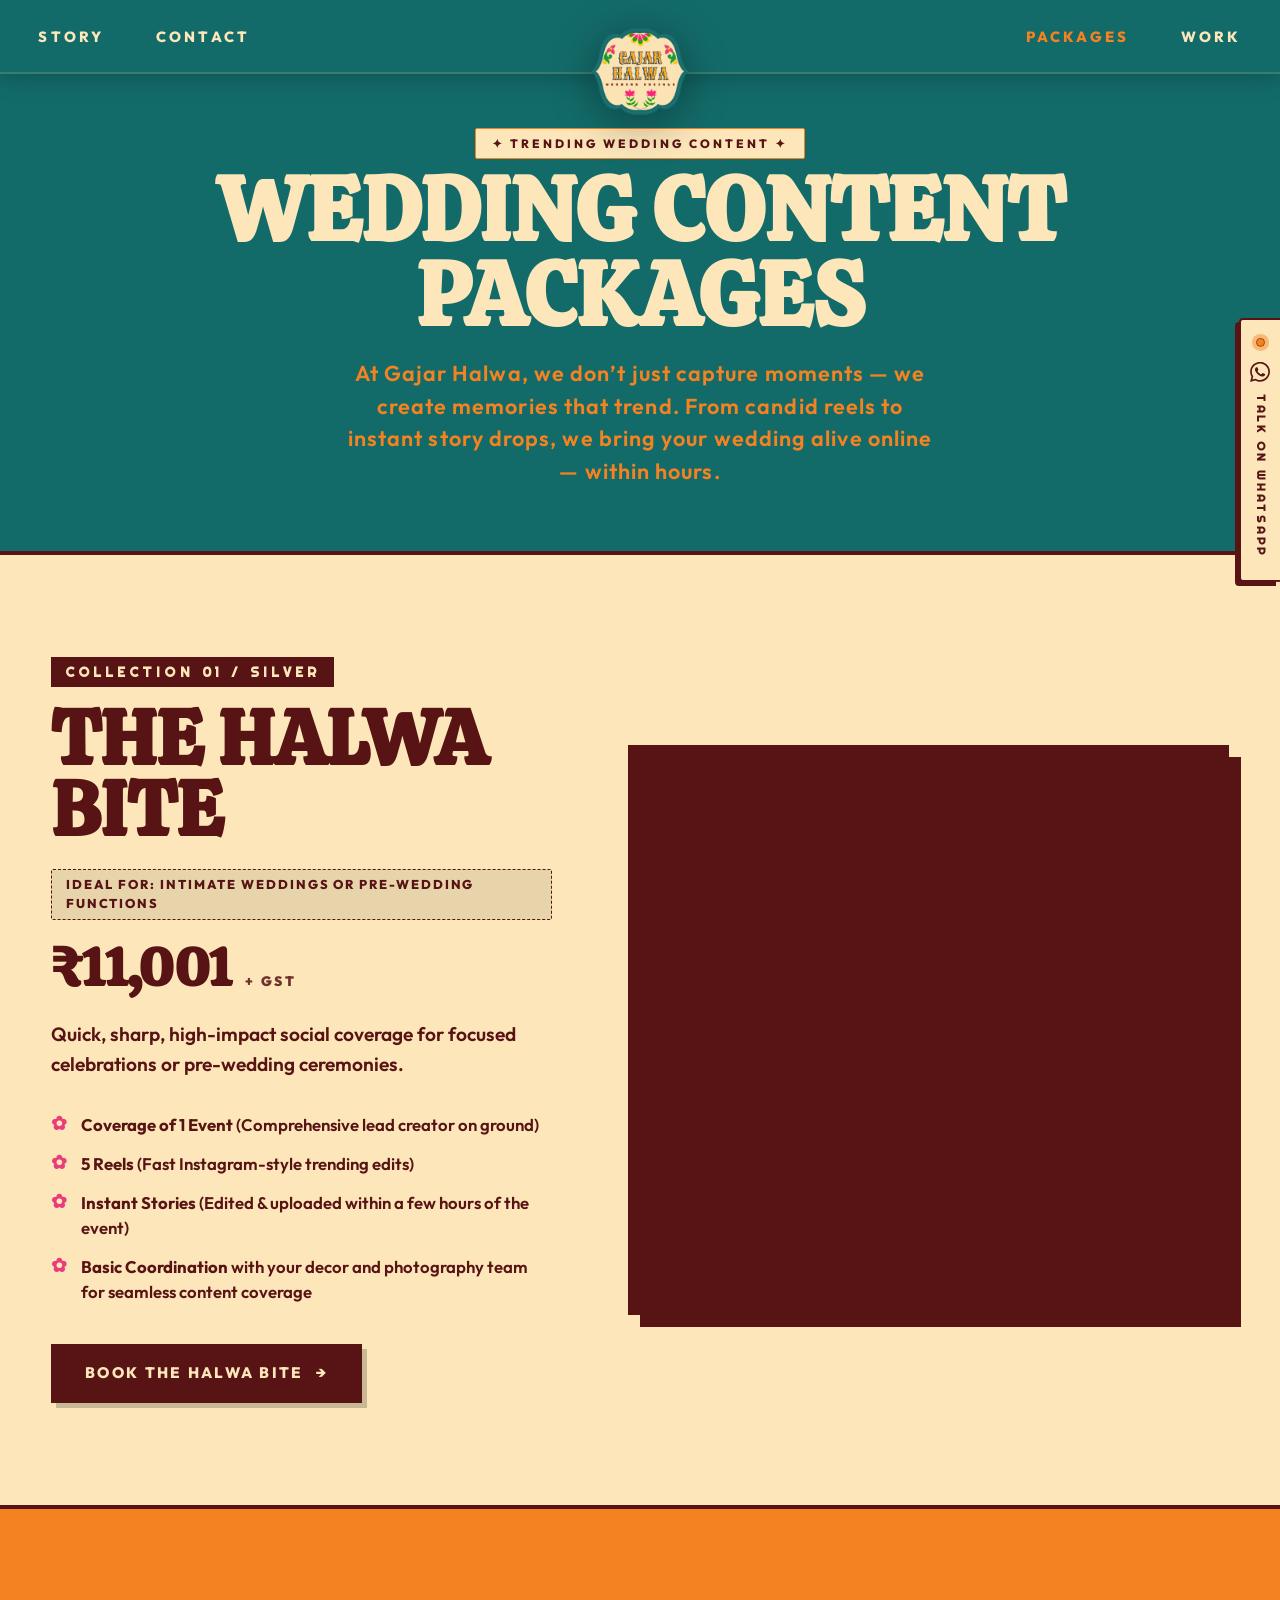
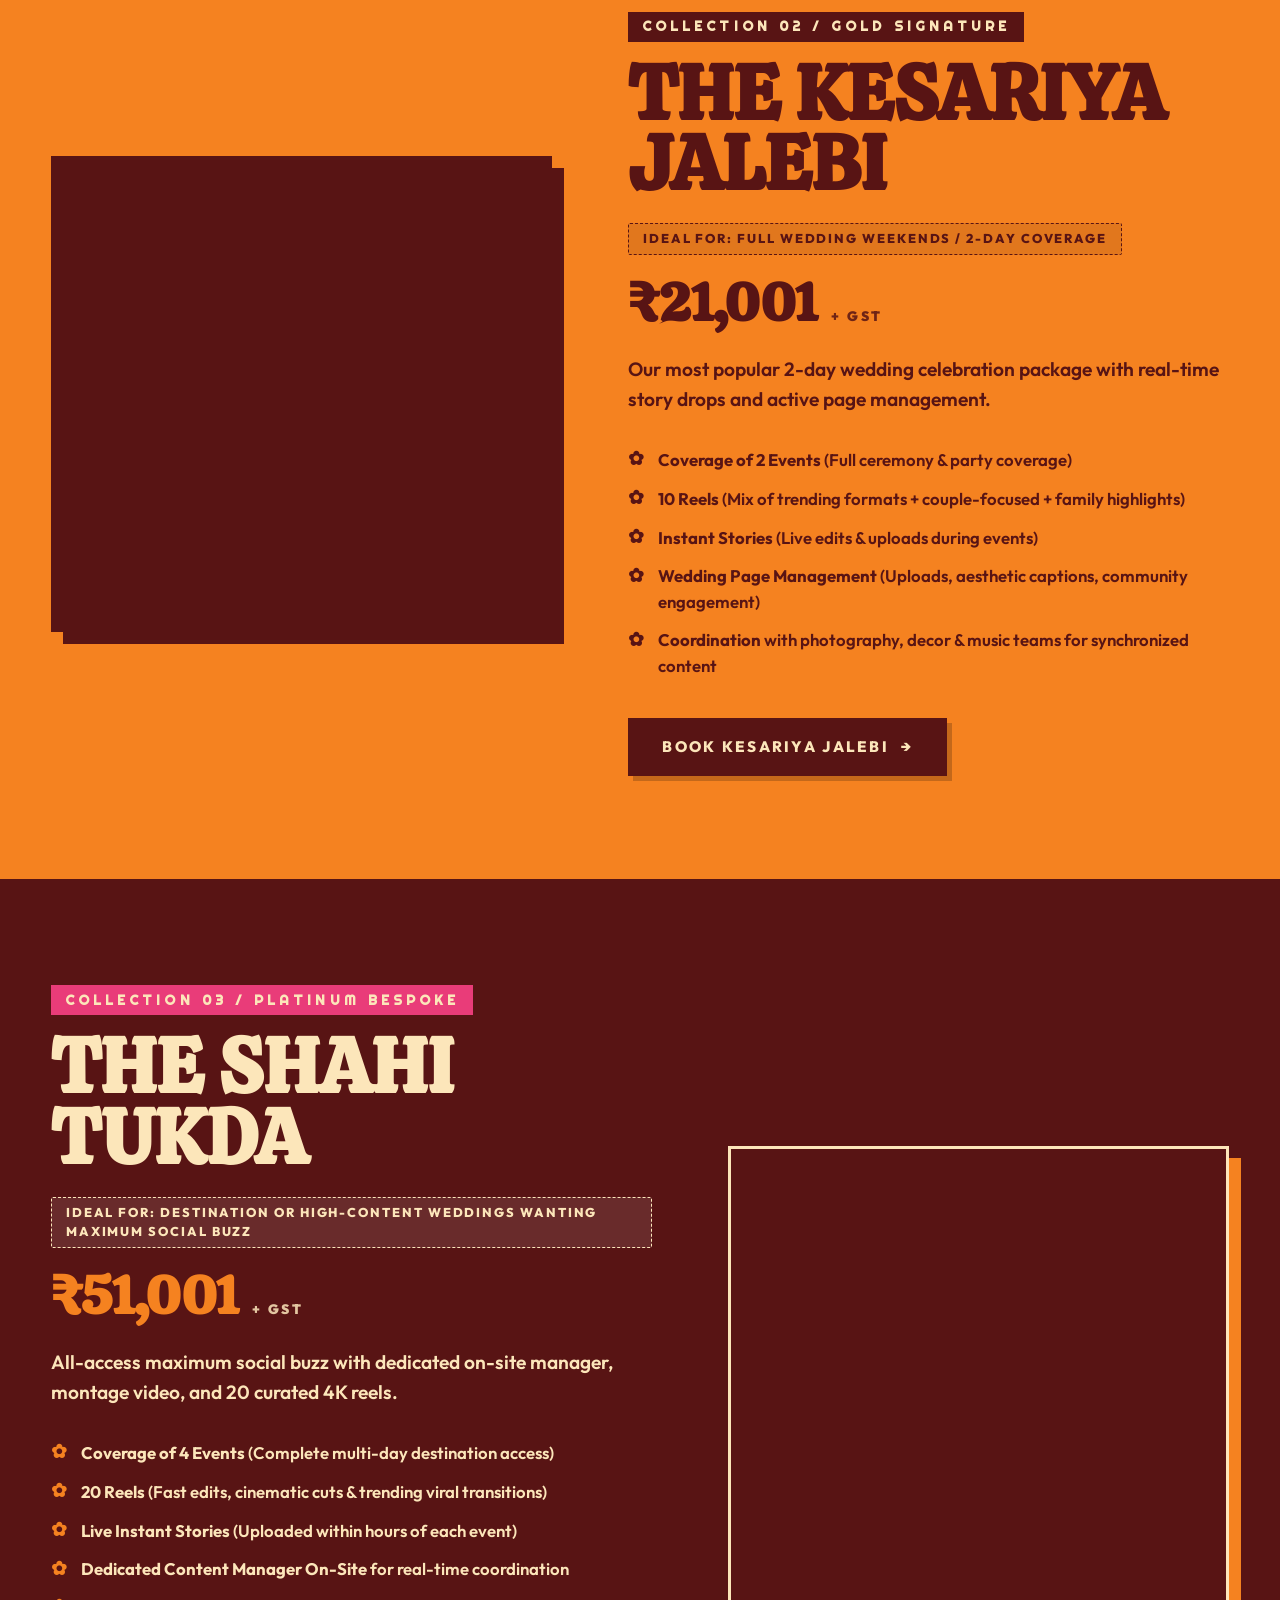
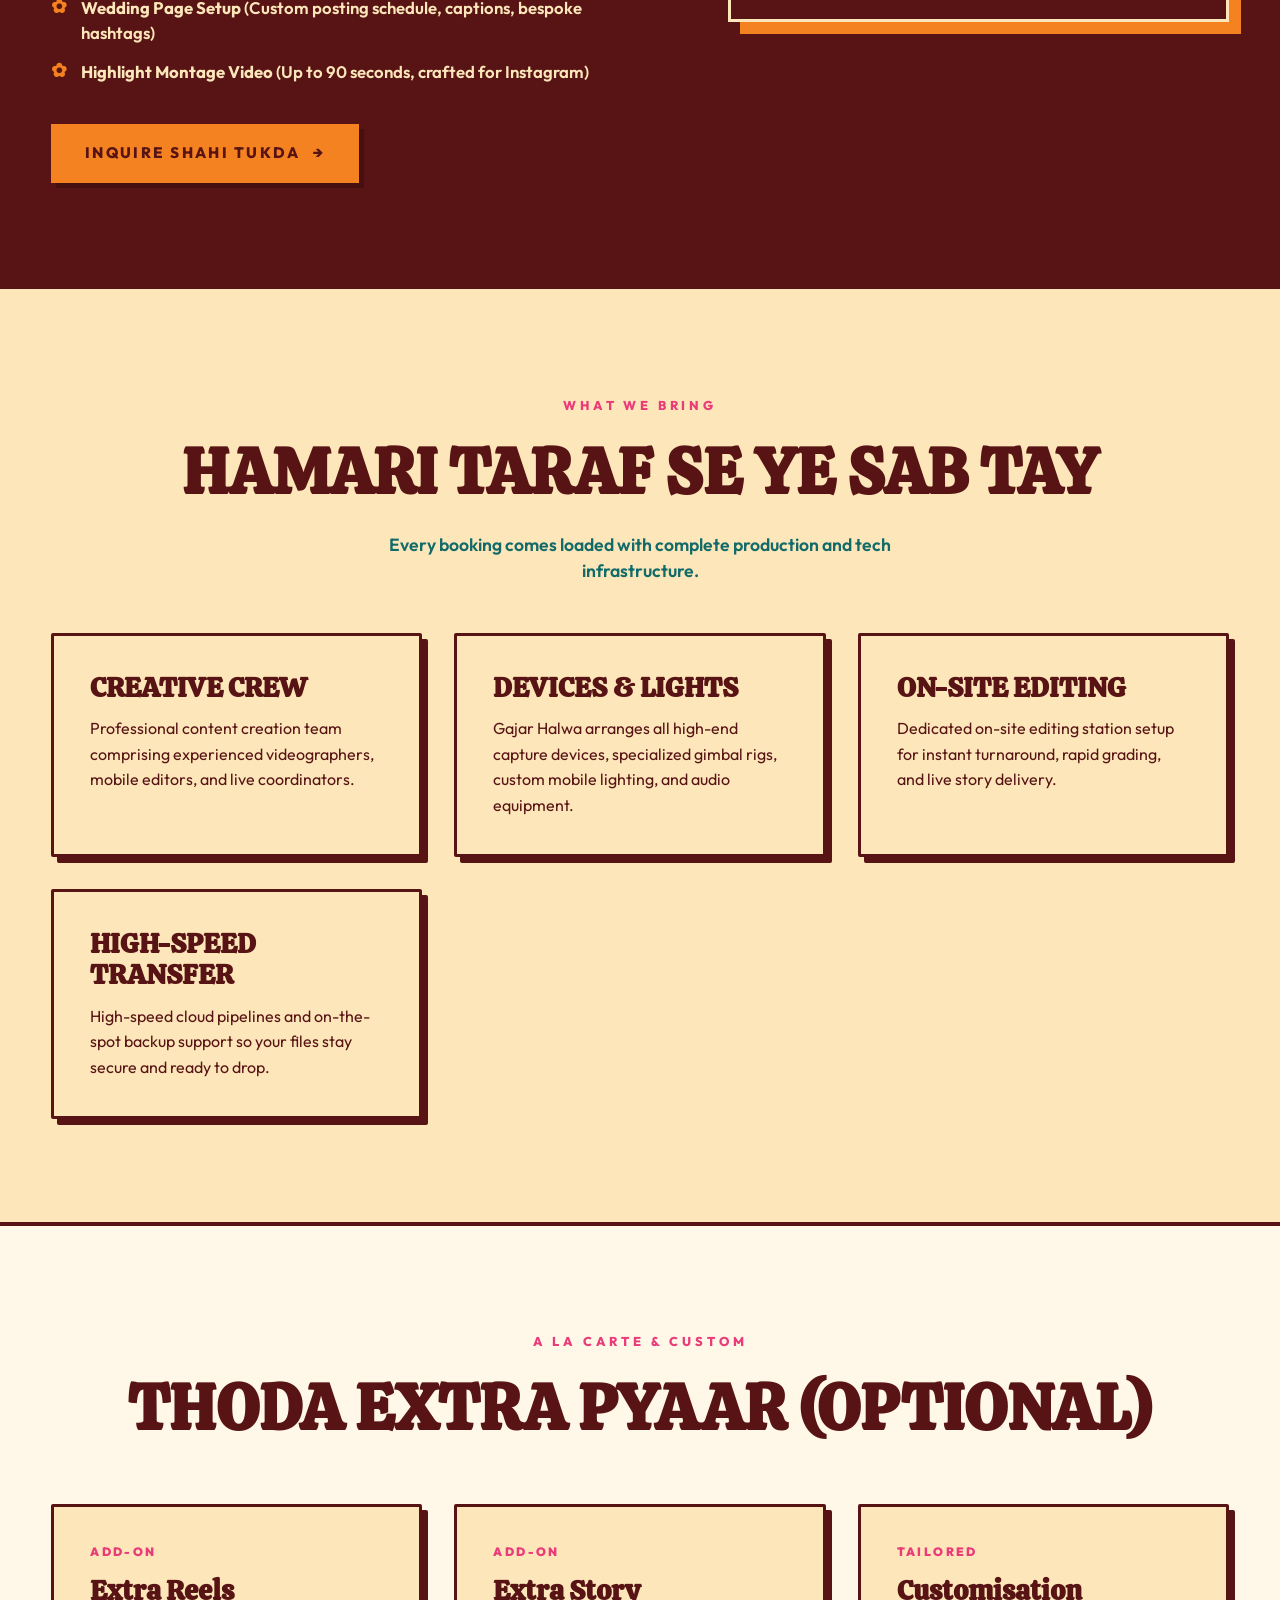
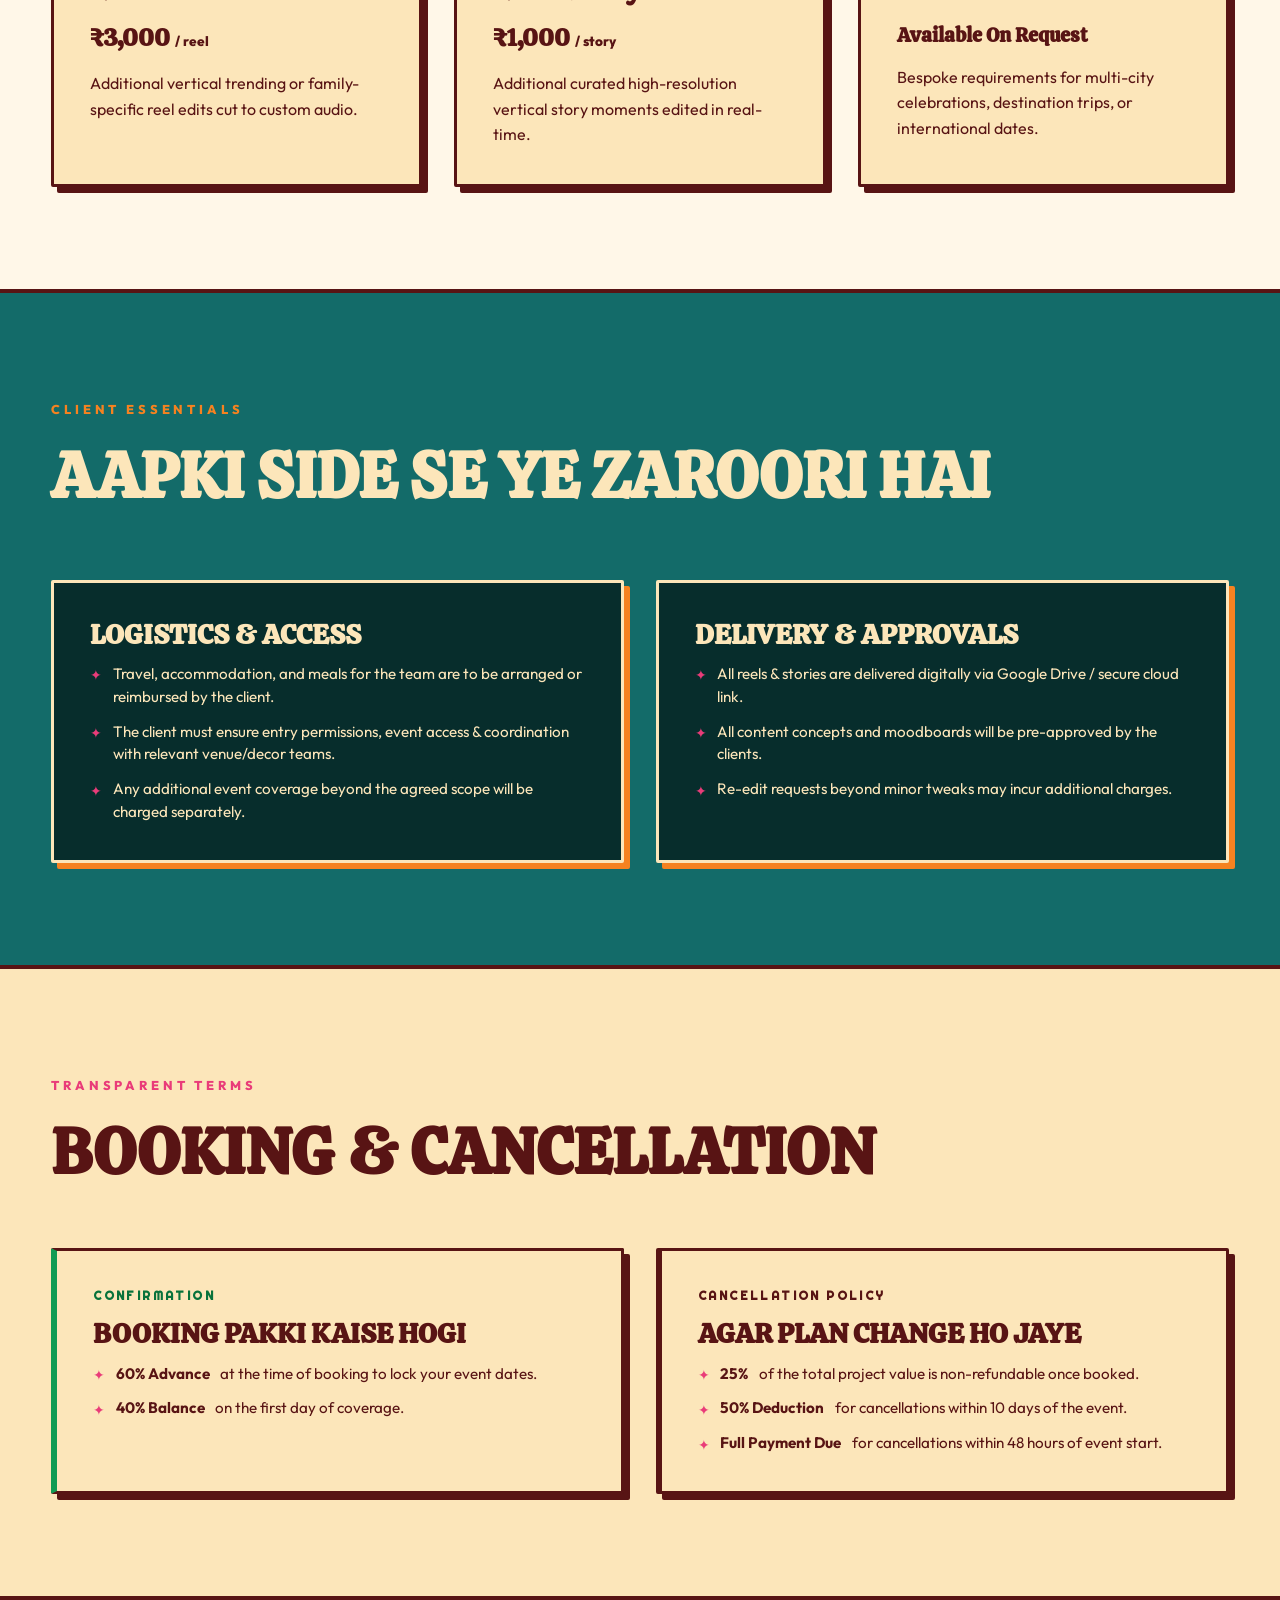
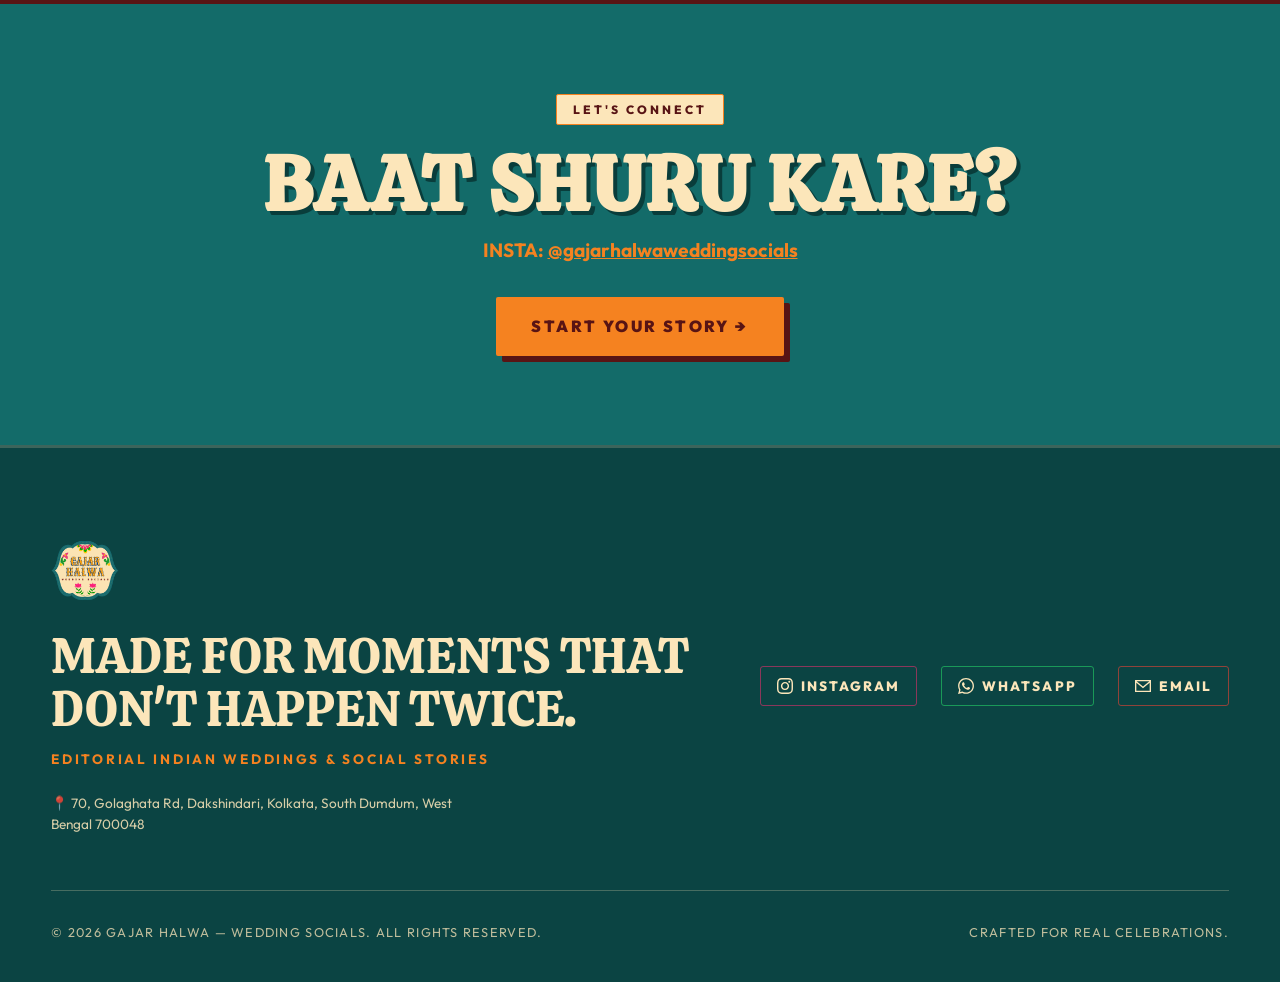
==== commit d0a0bbc7: "style: enhance floating WhatsApp tab with retro Indian matchbox brand aesthetic" ====
--- a/packages.html
+++ b/packages.html
@@ -495,7 +495,7 @@
           d="M.057 24l1.687-6.163c-1.041-1.804-1.588-3.849-1.587-5.946.003-6.556 5.338-11.891 11.893-11.891 3.181.001 6.167 1.24 8.413 3.488 2.245 2.248 3.481 5.236 3.48 8.414-.003 6.557-5.338 11.892-11.893 11.892-1.99-.001-3.951-.5-5.688-1.448l-6.305 1.654zm6.597-3.807c1.676.995 3.276 1.591 5.392 1.592 5.448 0 9.886-4.434 9.889-9.885.002-5.462-4.415-9.89-9.881-9.892-5.452 0-9.887 4.434-9.889 9.884-.001 2.225.651 3.891 1.746 5.634l-.999 3.648 3.742-.981zm11.387-5.464c-.074-.124-.272-.198-.57-.347-.297-.149-1.758-.868-2.031-.967-.272-.099-.47-.149-.669.149-.198.297-.768.967-.941 1.165-.173.198-.347.223-.644.074-.297-.149-1.255-.462-2.39-1.475-.883-.788-1.48-1.761-1.653-2.059-.173-.297-.018-.458.13-.606.134-.133.297-.347.446-.521.151-.172.2-.296.3-.495.099-.198.05-.372-.025-.521-.075-.148-.669-1.611-.916-2.206-.242-.579-.487-.501-.669-.51l-.57-.01c-.198 0-.52.074-.792.372s-1.04 1.016-1.04 2.479 1.065 2.876 1.213 3.074c.149.198 2.095 3.2 5.076 4.487.709.306 1.263.489 1.694.626.712.226 1.36.194 1.872.118.571-.085 1.758-.719 2.006-1.413.248-.695.248-1.29.173-1.414z" />
       </svg>
     </div>
-    <span class="floating-whatsapp-text">CONNECT ON WHATSAPP</span>
+    <span class="floating-whatsapp-text">TALK ON WHATSAPP</span>
   </a>
 
   <!-- Main JavaScript -->
--- a/styles/main.css
+++ b/styles/main.css
@@ -2557,7 +2557,7 @@
 }
 
 /* ==========================================================================
-   FLOATING RIGHT-EDGE WHATSAPP TAB (Always Visible)
+   FLOATING RIGHT-EDGE WHATSAPP TAB (Retro Indian Matchbox Aesthetic)
    ========================================================================== */
 .floating-whatsapp-tab {
   position: fixed;
@@ -2569,26 +2569,26 @@
   flex-direction: column;
   align-items: center;
   gap: 0.75rem;
-  background-color: var(--cream-pure);
-  color: var(--bright-orange);
-  border: 1.5px solid var(--bright-orange);
+  background-color: var(--warm-cream);
+  color: var(--deep-red);
+  border: 2.5px solid var(--deep-red);
   border-right: none;
   border-radius: 4px 0 0 4px;
-  padding: 0.85rem 0.55rem 1.25rem 0.55rem;
+  padding: 0.9rem 0.6rem 1.35rem 0.6rem;
   text-decoration: none;
-  box-shadow: -4px 6px 20px rgba(0, 0, 0, 0.12), -1px 2px 6px rgba(245, 130, 32, 0.15);
-  transition: transform 0.3s cubic-bezier(0.16, 1, 0.3, 1), background-color 0.25s ease, color 0.25s ease, border-color 0.25s ease, box-shadow 0.3s ease;
+  box-shadow: -4px 4px 0px var(--deep-red);
+  transition: transform 0.25s cubic-bezier(0.16, 1, 0.3, 1), background-color 0.2s ease, color 0.2s ease, box-shadow 0.25s ease;
   cursor: pointer;
   user-select: none;
   -webkit-user-select: none;
 }
 
 .floating-whatsapp-tab:hover {
-  transform: translateY(-50%) translateX(-4px);
-  background-color: var(--warm-cream);
+  transform: translateY(-50%) translate(-4px, -2px);
+  background-color: var(--bright-orange);
   color: var(--deep-red);
   border-color: var(--deep-red);
-  box-shadow: -6px 8px 24px rgba(7, 45, 44, 0.22), -2px 3px 10px rgba(233, 60, 121, 0.2);
+  box-shadow: -7px 7px 0px var(--deep-red);
 }
 
 .floating-whatsapp-dot-wrap {
@@ -2596,47 +2596,49 @@
   display: flex;
   align-items: center;
   justify-content: center;
-  width: 14px;
-  height: 14px;
+  width: 16px;
+  height: 16px;
 }
 
 .floating-whatsapp-dot {
-  width: 8px;
-  height: 8px;
+  width: 9px;
+  height: 9px;
   background-color: var(--bright-orange);
+  border: 1.5px solid var(--deep-red);
   border-radius: 50%;
   position: relative;
-  transition: background-color 0.25s ease;
+  transition: background-color 0.2s ease, border-color 0.2s ease;
 }
 
 .floating-whatsapp-dot::after {
   content: '';
   position: absolute;
-  inset: -4px;
+  inset: -5px;
   border-radius: 50%;
-  background-color: rgba(245, 130, 32, 0.4);
+  background-color: rgba(245, 130, 32, 0.45);
   animation: pulse-whatsapp-ring 2s cubic-bezier(0.215, 0.61, 0.355, 1) infinite;
 }
 
 .floating-whatsapp-tab:hover .floating-whatsapp-dot {
-  background-color: var(--deep-red);
+  background-color: var(--hot-pink);
+  border-color: var(--warm-cream);
 }
 
 .floating-whatsapp-tab:hover .floating-whatsapp-dot::after {
-  background-color: rgba(88, 20, 20, 0.4);
+  background-color: rgba(233, 60, 121, 0.5);
 }
 
 @keyframes pulse-whatsapp-ring {
   0% {
-    transform: scale(0.85);
-    opacity: 0.9;
+    transform: scale(0.8);
+    opacity: 0.95;
   }
   50% {
-    transform: scale(1.7);
+    transform: scale(1.75);
     opacity: 0;
   }
   100% {
-    transform: scale(0.85);
+    transform: scale(0.8);
     opacity: 0;
   }
 }
@@ -2645,58 +2647,63 @@
   display: flex;
   align-items: center;
   justify-content: center;
+  color: var(--deep-red);
 }
 
 .floating-whatsapp-icon svg {
-  width: 18px;
-  height: 18px;
-  transition: transform 0.3s ease;
+  width: 20px;
+  height: 20px;
+  transition: transform 0.25s ease, color 0.2s ease;
 }
 
 .floating-whatsapp-tab:hover .floating-whatsapp-icon svg {
-  transform: scale(1.15);
+  transform: scale(1.15) rotate(-6deg);
 }
 
 .floating-whatsapp-text {
   writing-mode: vertical-rl;
   text-orientation: mixed;
-  font-family: var(--font-body);
-  font-size: 0.68rem;
-  font-weight: 900;
-  letter-spacing: 0.22em;
+  font-family: var(--font-display-heavy);
+  font-size: 0.72rem;
+  font-weight: 800;
+  letter-spacing: 0.24em;
   text-transform: uppercase;
   white-space: nowrap;
   line-height: 1;
+  color: var(--deep-red);
+  transition: color 0.2s ease;
 }
 
 /* Floating tab responsiveness */
 @media (max-width: 768px) {
   .floating-whatsapp-tab {
-    padding: 0.75rem 0.45rem 1rem 0.45rem;
-    gap: 0.6rem;
+    padding: 0.8rem 0.5rem 1.1rem 0.5rem;
+    gap: 0.65rem;
+    box-shadow: -3px 3px 0px var(--deep-red);
   }
   .floating-whatsapp-icon svg {
-    width: 16px;
-    height: 16px;
+    width: 17px;
+    height: 17px;
   }
   .floating-whatsapp-text {
-    font-size: 0.62rem;
-    letter-spacing: 0.18em;
+    font-size: 0.64rem;
+    letter-spacing: 0.2em;
   }
 }
 
 @media (max-width: 480px) {
   .floating-whatsapp-tab {
-    padding: 0.65rem 0.35rem 0.85rem 0.35rem;
+    padding: 0.7rem 0.4rem 0.95rem 0.4rem;
     gap: 0.5rem;
     top: 55%;
+    box-shadow: -2px 2px 0px var(--deep-red);
   }
   .floating-whatsapp-icon svg {
     width: 15px;
     height: 15px;
   }
   .floating-whatsapp-text {
-    font-size: 0.56rem;
+    font-size: 0.58rem;
     letter-spacing: 0.16em;
   }
 }
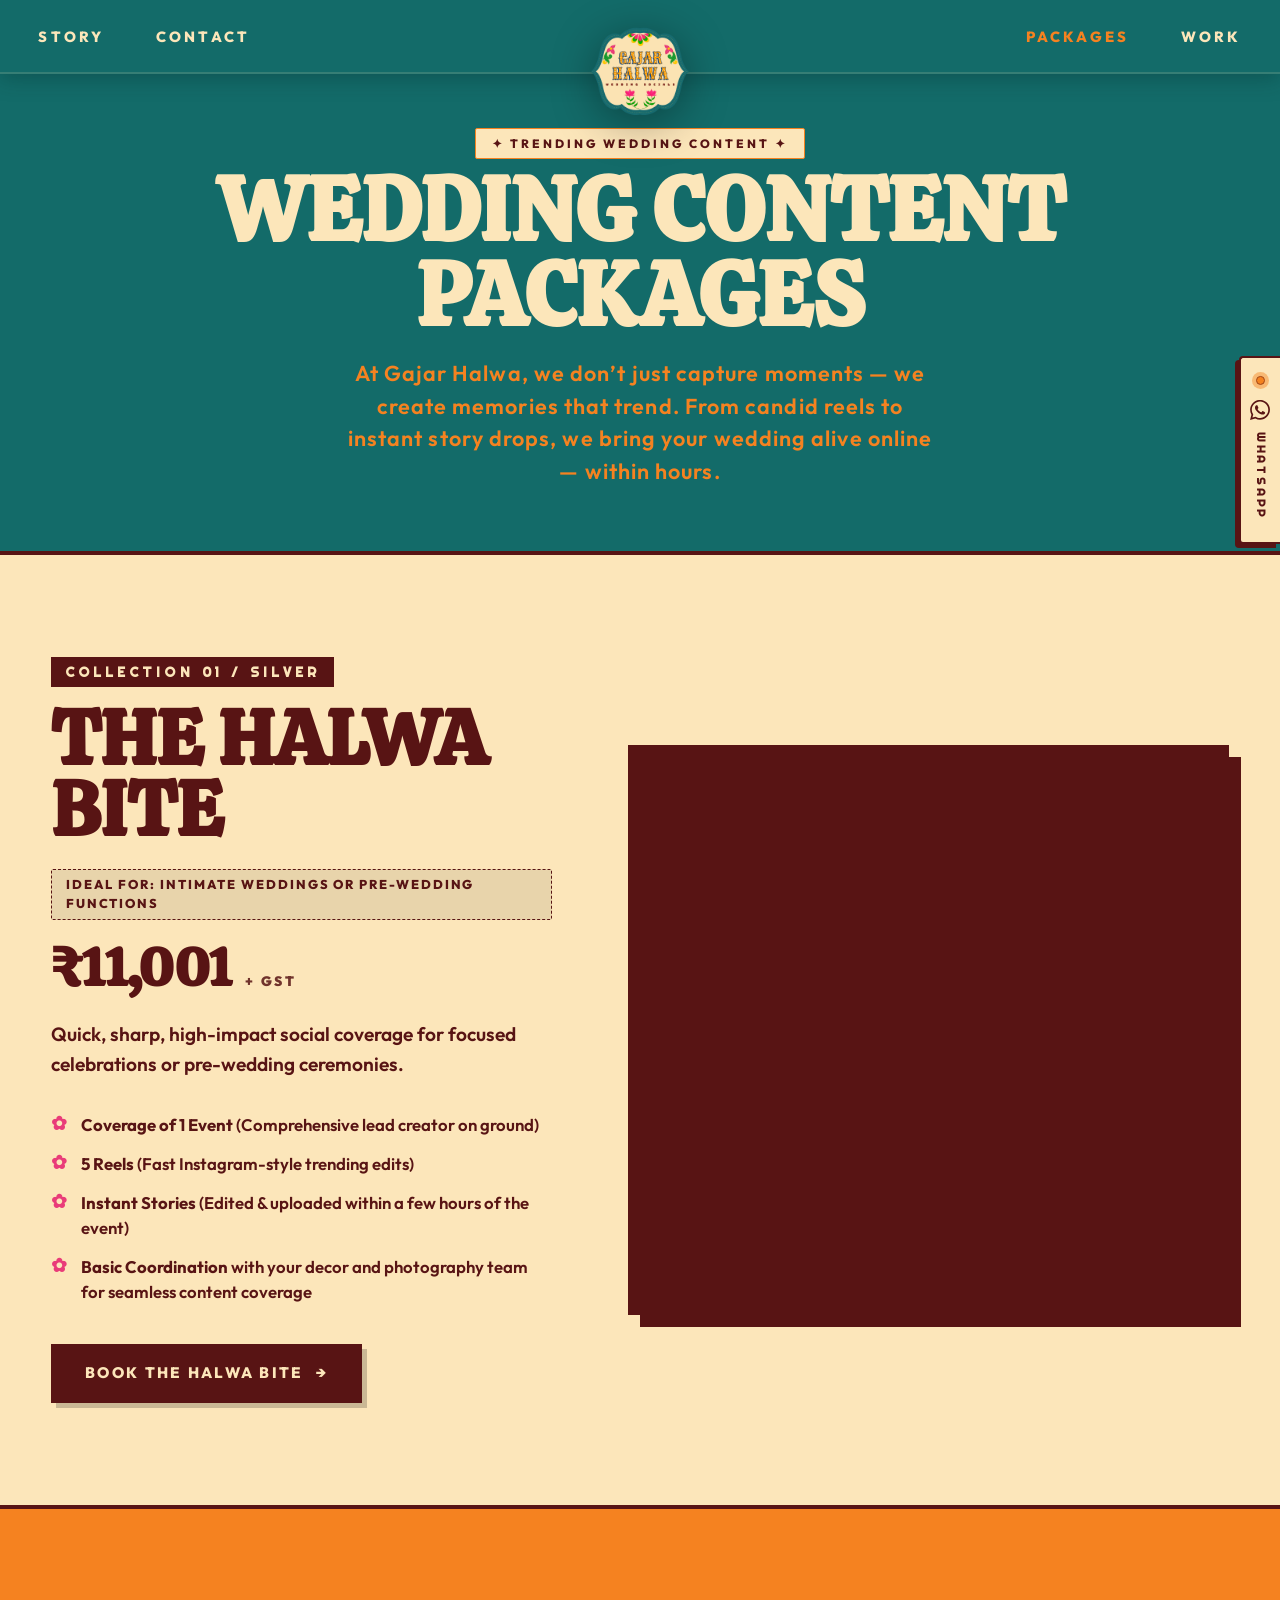
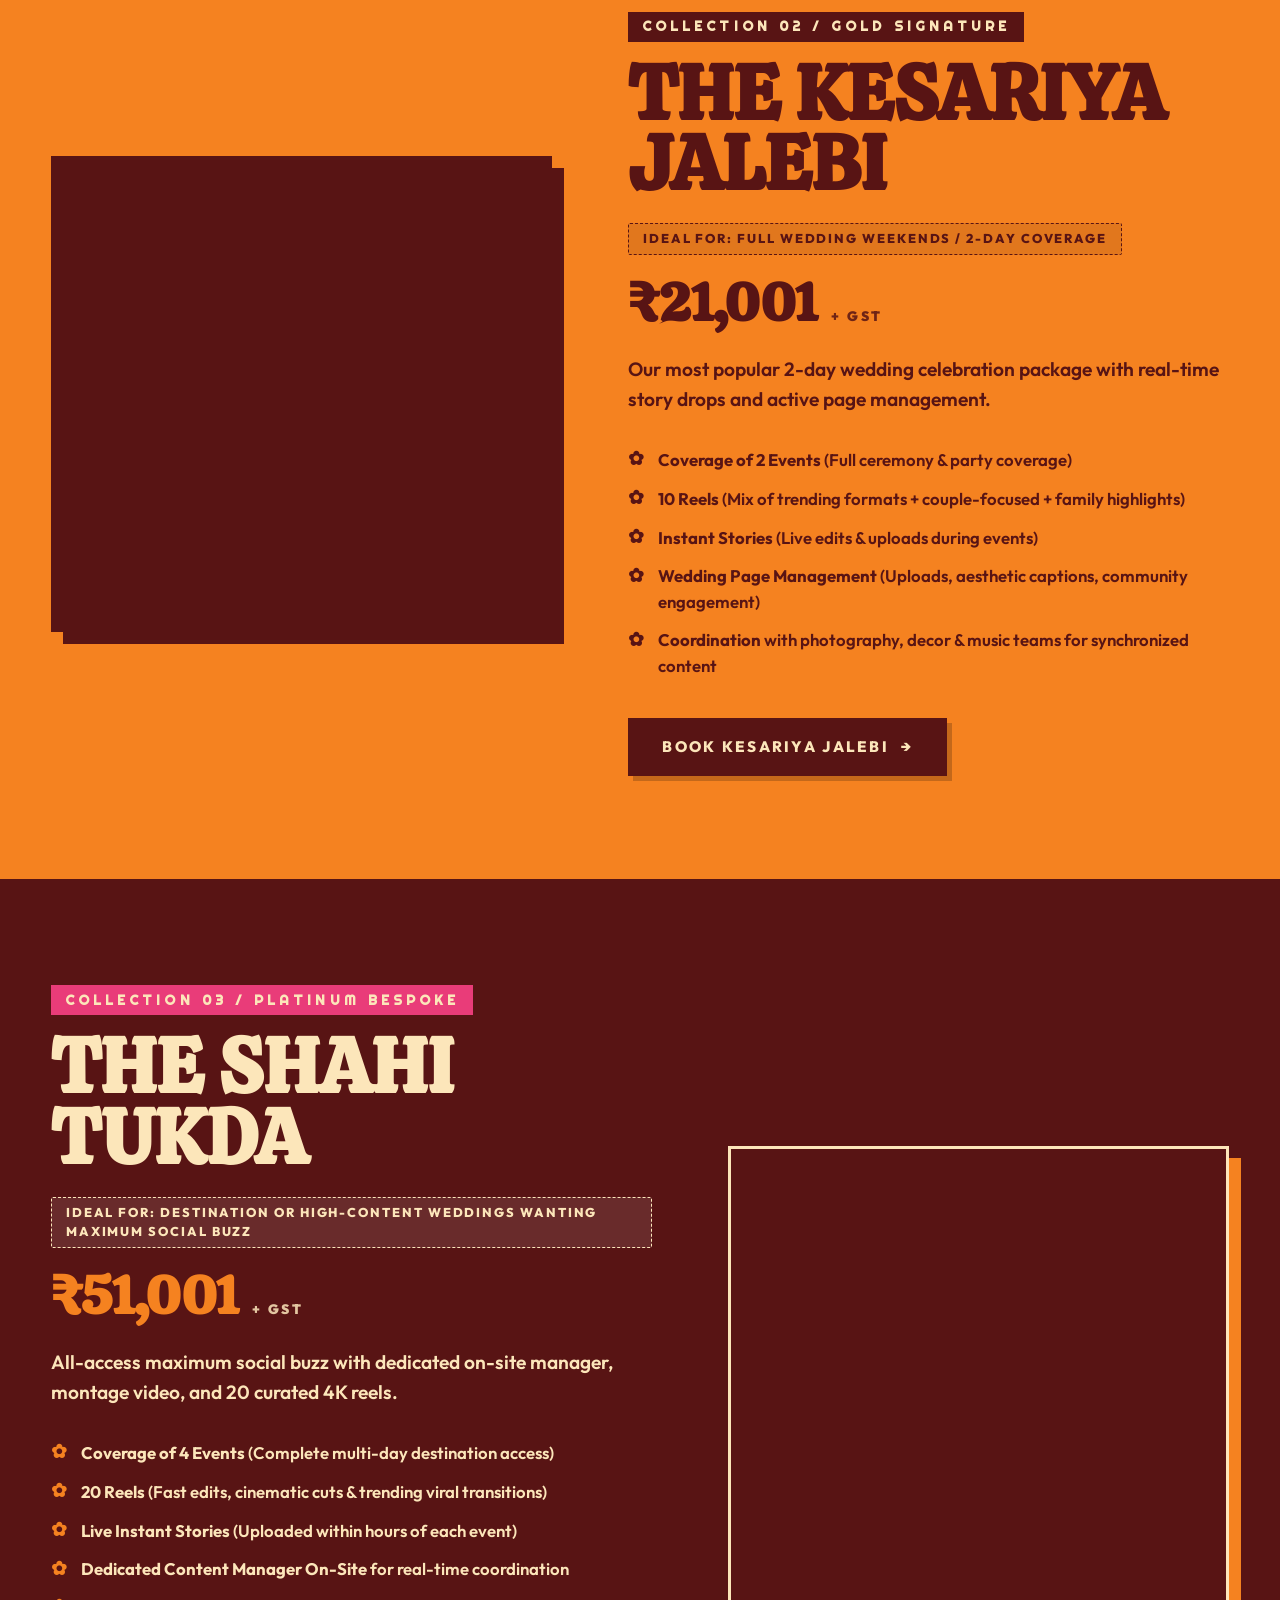
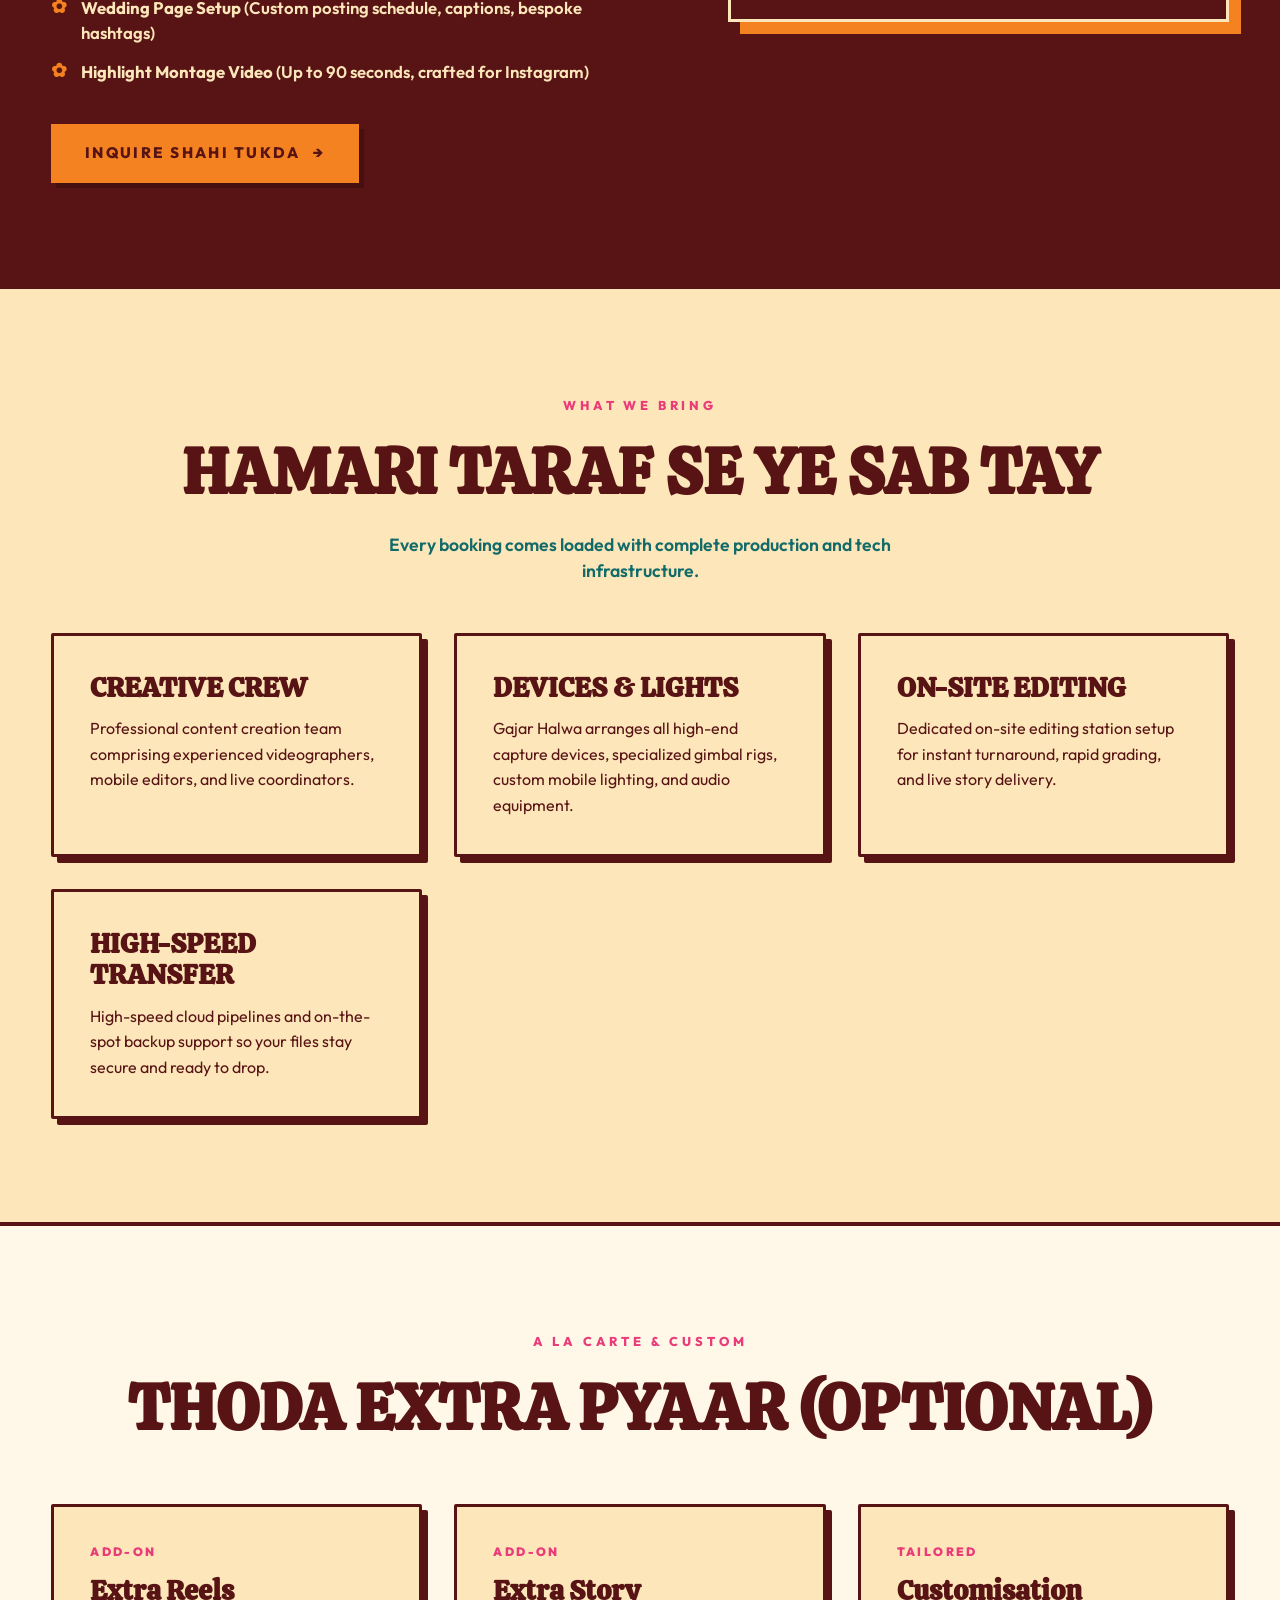
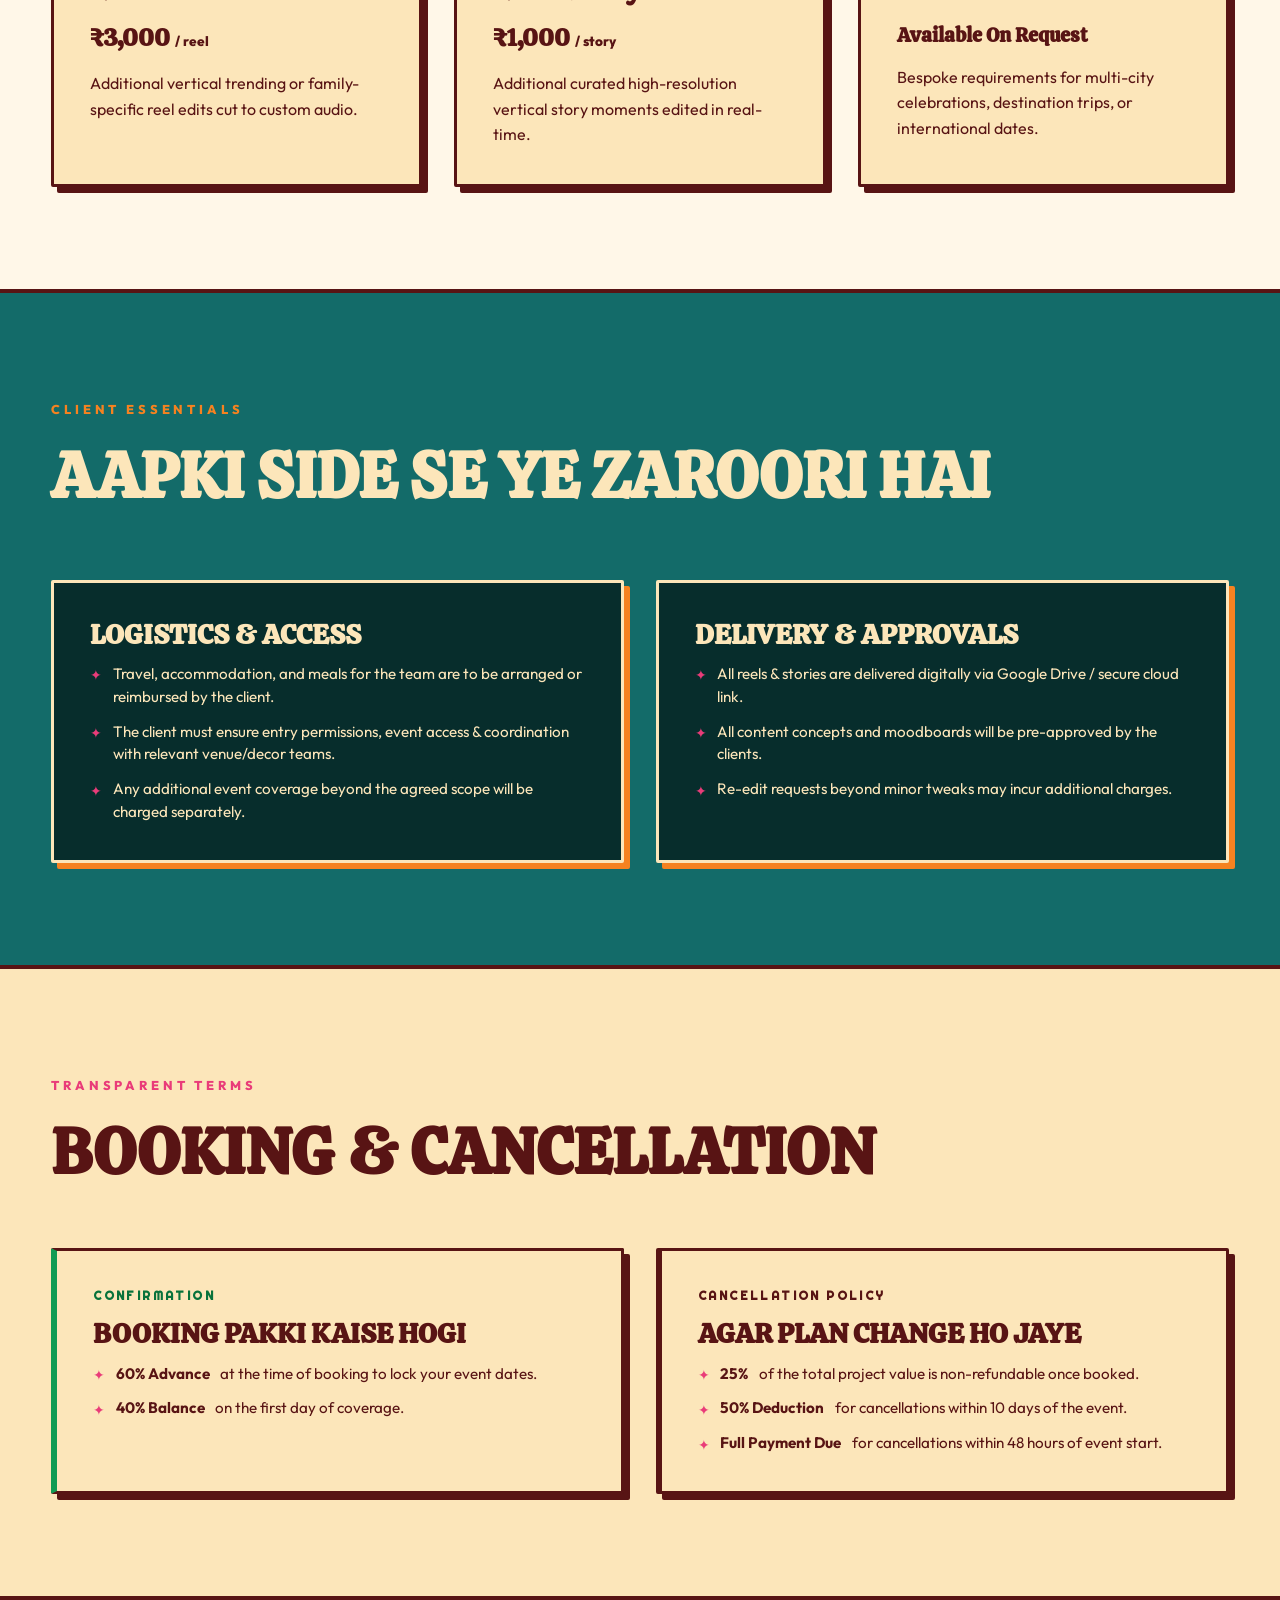
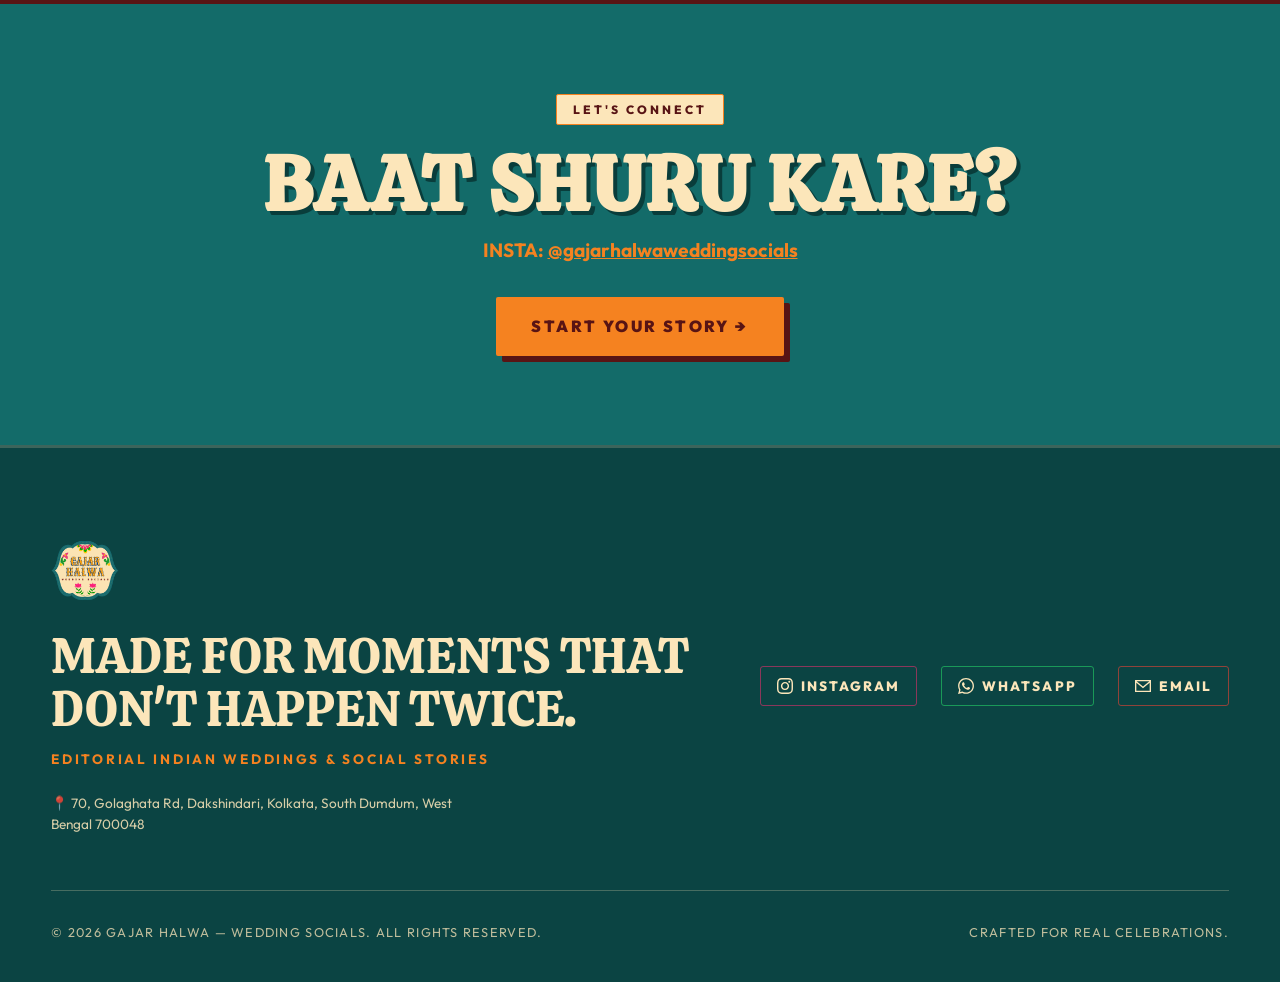
==== commit cdfa7e93: "style: update floating tab text to WHATSAPP" ====
--- a/packages.html
+++ b/packages.html
@@ -495,7 +495,7 @@
           d="M.057 24l1.687-6.163c-1.041-1.804-1.588-3.849-1.587-5.946.003-6.556 5.338-11.891 11.893-11.891 3.181.001 6.167 1.24 8.413 3.488 2.245 2.248 3.481 5.236 3.48 8.414-.003 6.557-5.338 11.892-11.893 11.892-1.99-.001-3.951-.5-5.688-1.448l-6.305 1.654zm6.597-3.807c1.676.995 3.276 1.591 5.392 1.592 5.448 0 9.886-4.434 9.889-9.885.002-5.462-4.415-9.89-9.881-9.892-5.452 0-9.887 4.434-9.889 9.884-.001 2.225.651 3.891 1.746 5.634l-.999 3.648 3.742-.981zm11.387-5.464c-.074-.124-.272-.198-.57-.347-.297-.149-1.758-.868-2.031-.967-.272-.099-.47-.149-.669.149-.198.297-.768.967-.941 1.165-.173.198-.347.223-.644.074-.297-.149-1.255-.462-2.39-1.475-.883-.788-1.48-1.761-1.653-2.059-.173-.297-.018-.458.13-.606.134-.133.297-.347.446-.521.151-.172.2-.296.3-.495.099-.198.05-.372-.025-.521-.075-.148-.669-1.611-.916-2.206-.242-.579-.487-.501-.669-.51l-.57-.01c-.198 0-.52.074-.792.372s-1.04 1.016-1.04 2.479 1.065 2.876 1.213 3.074c.149.198 2.095 3.2 5.076 4.487.709.306 1.263.489 1.694.626.712.226 1.36.194 1.872.118.571-.085 1.758-.719 2.006-1.413.248-.695.248-1.29.173-1.414z" />
       </svg>
     </div>
-    <span class="floating-whatsapp-text">TALK ON WHATSAPP</span>
+    <span class="floating-whatsapp-text">WHATSAPP</span>
   </a>
 
   <!-- Main JavaScript -->
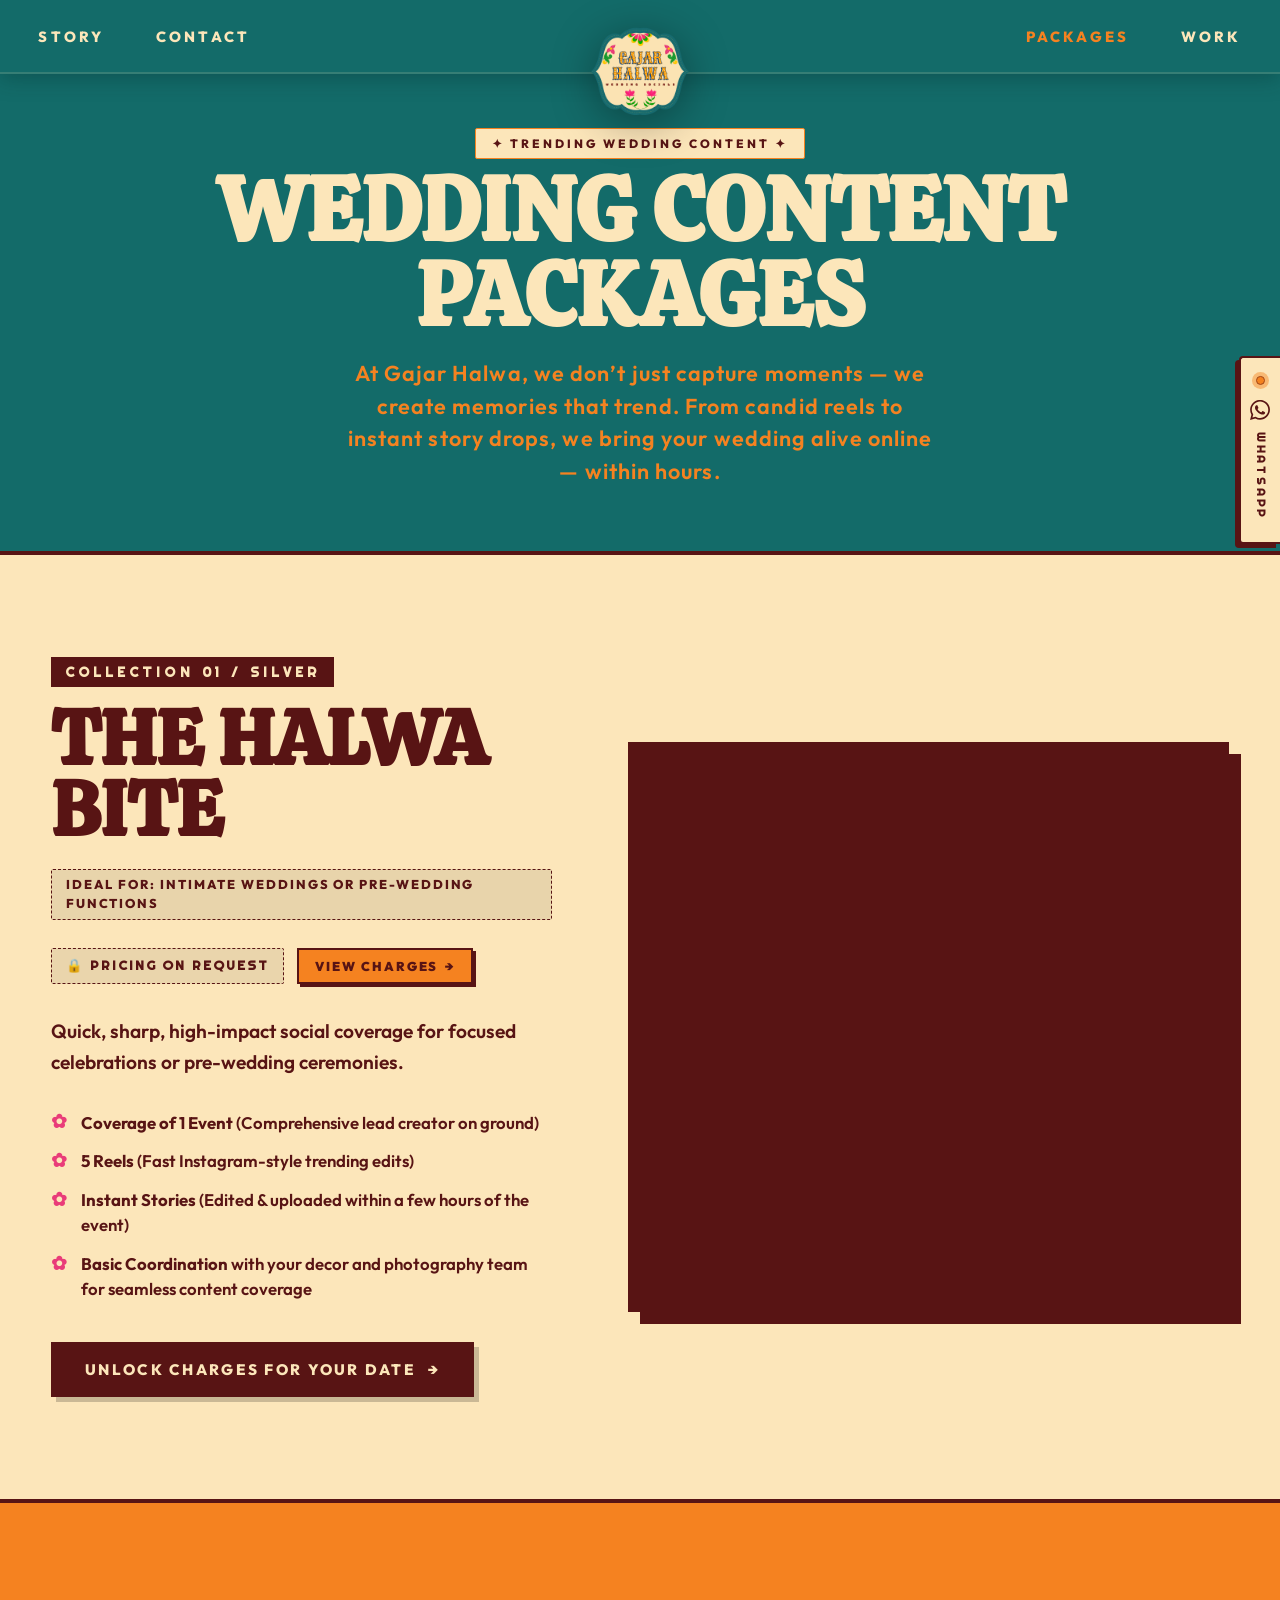
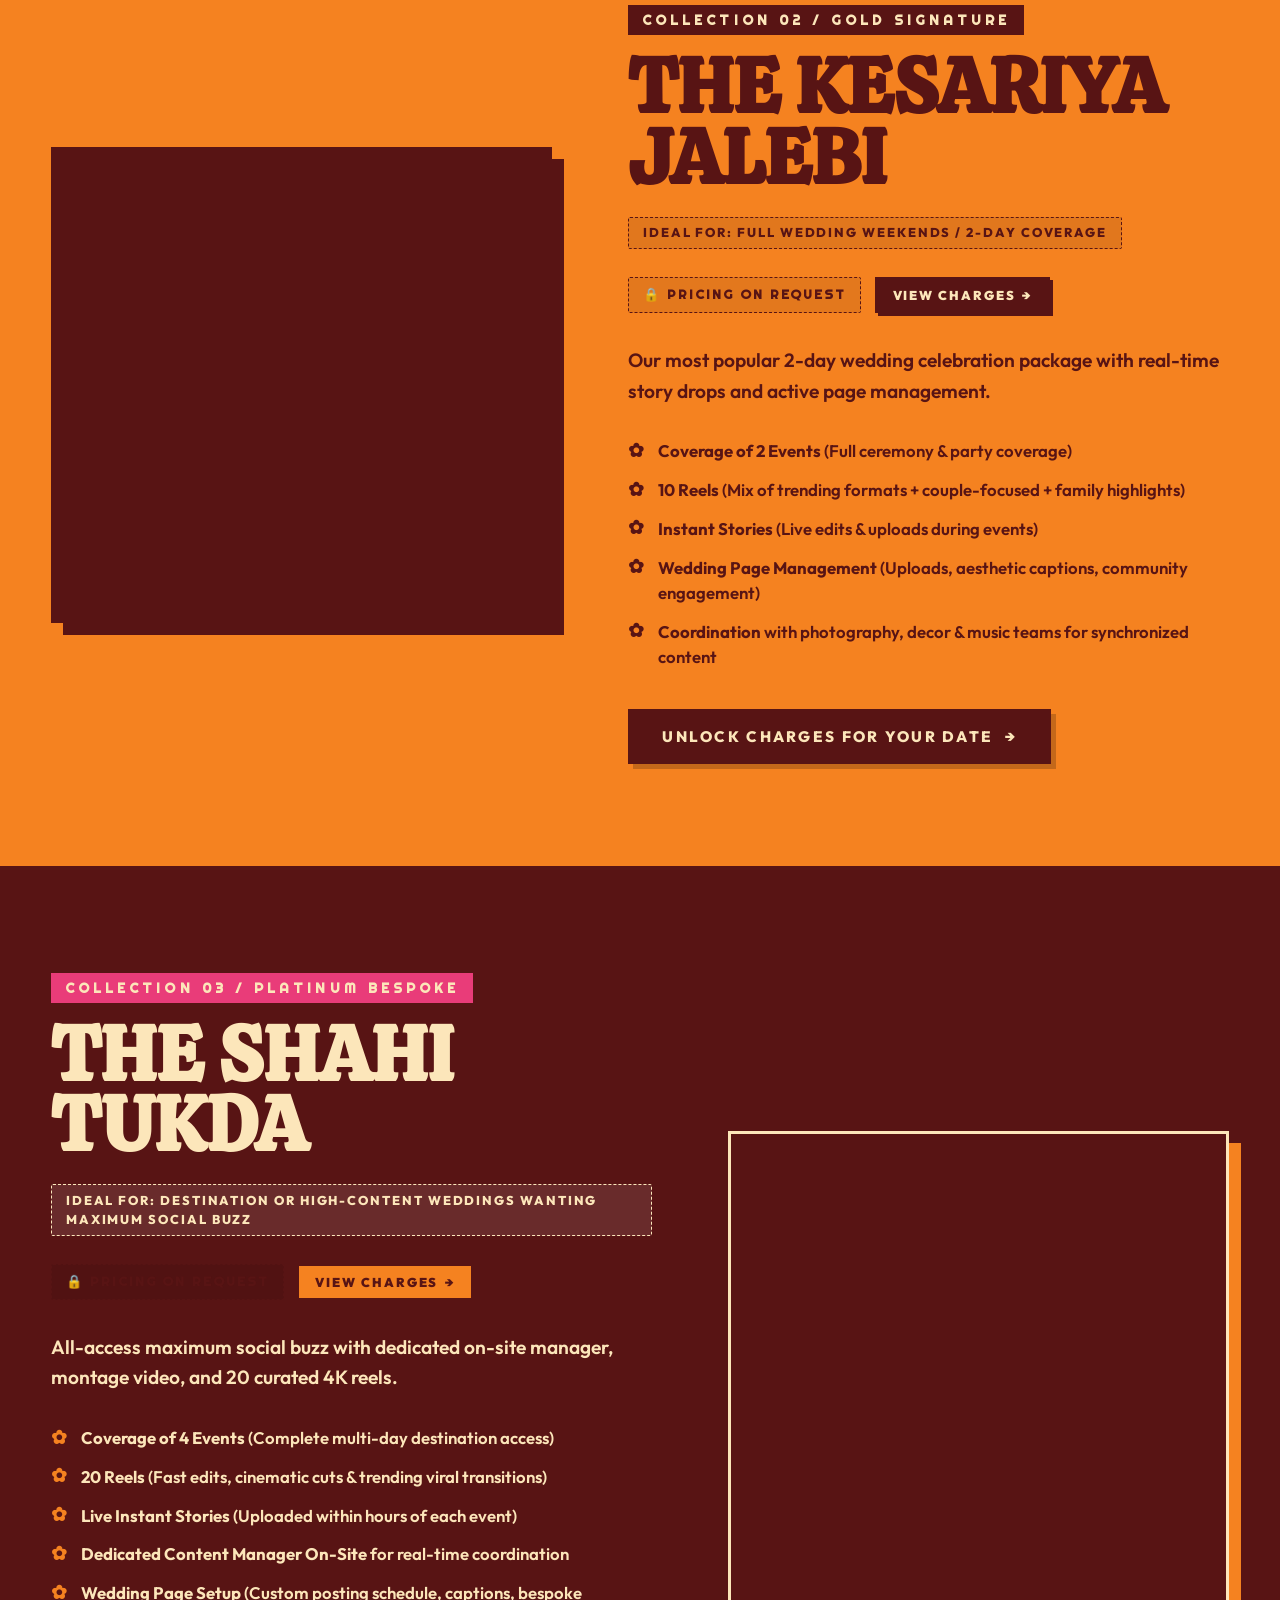
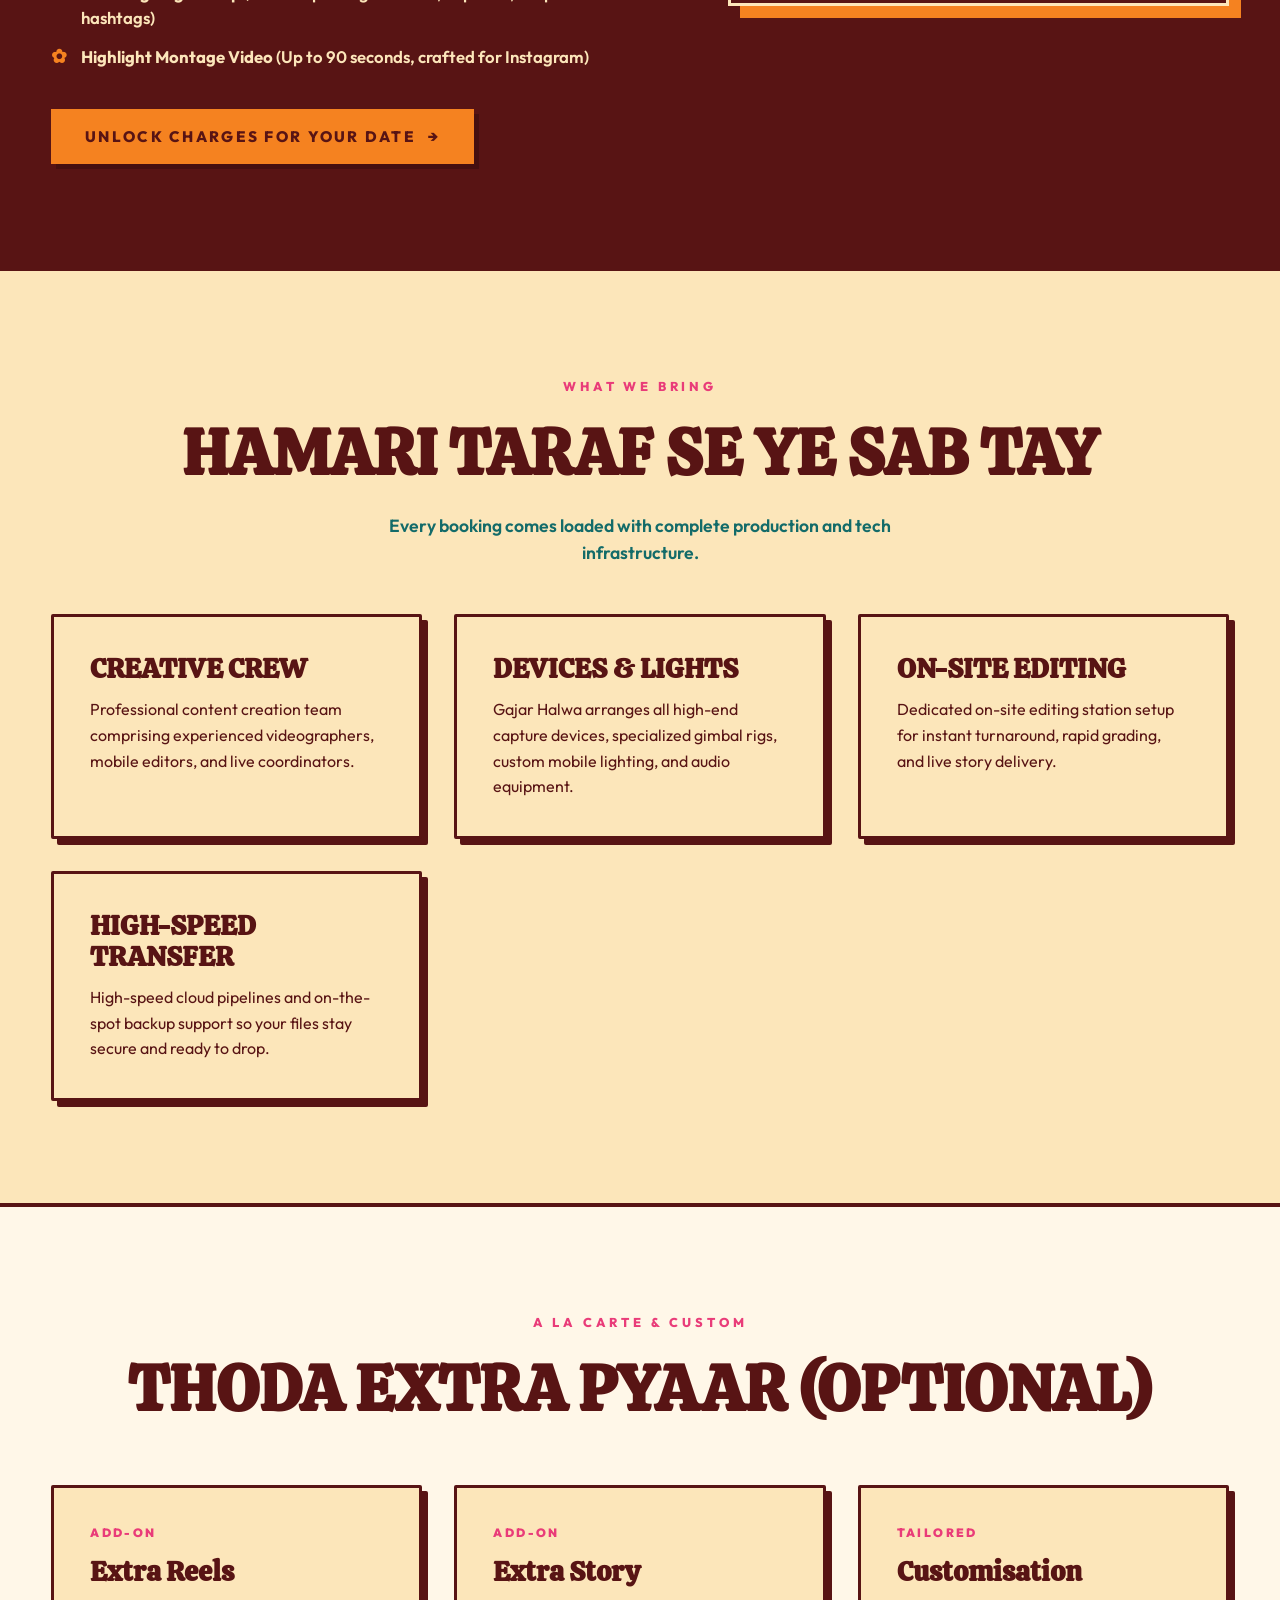
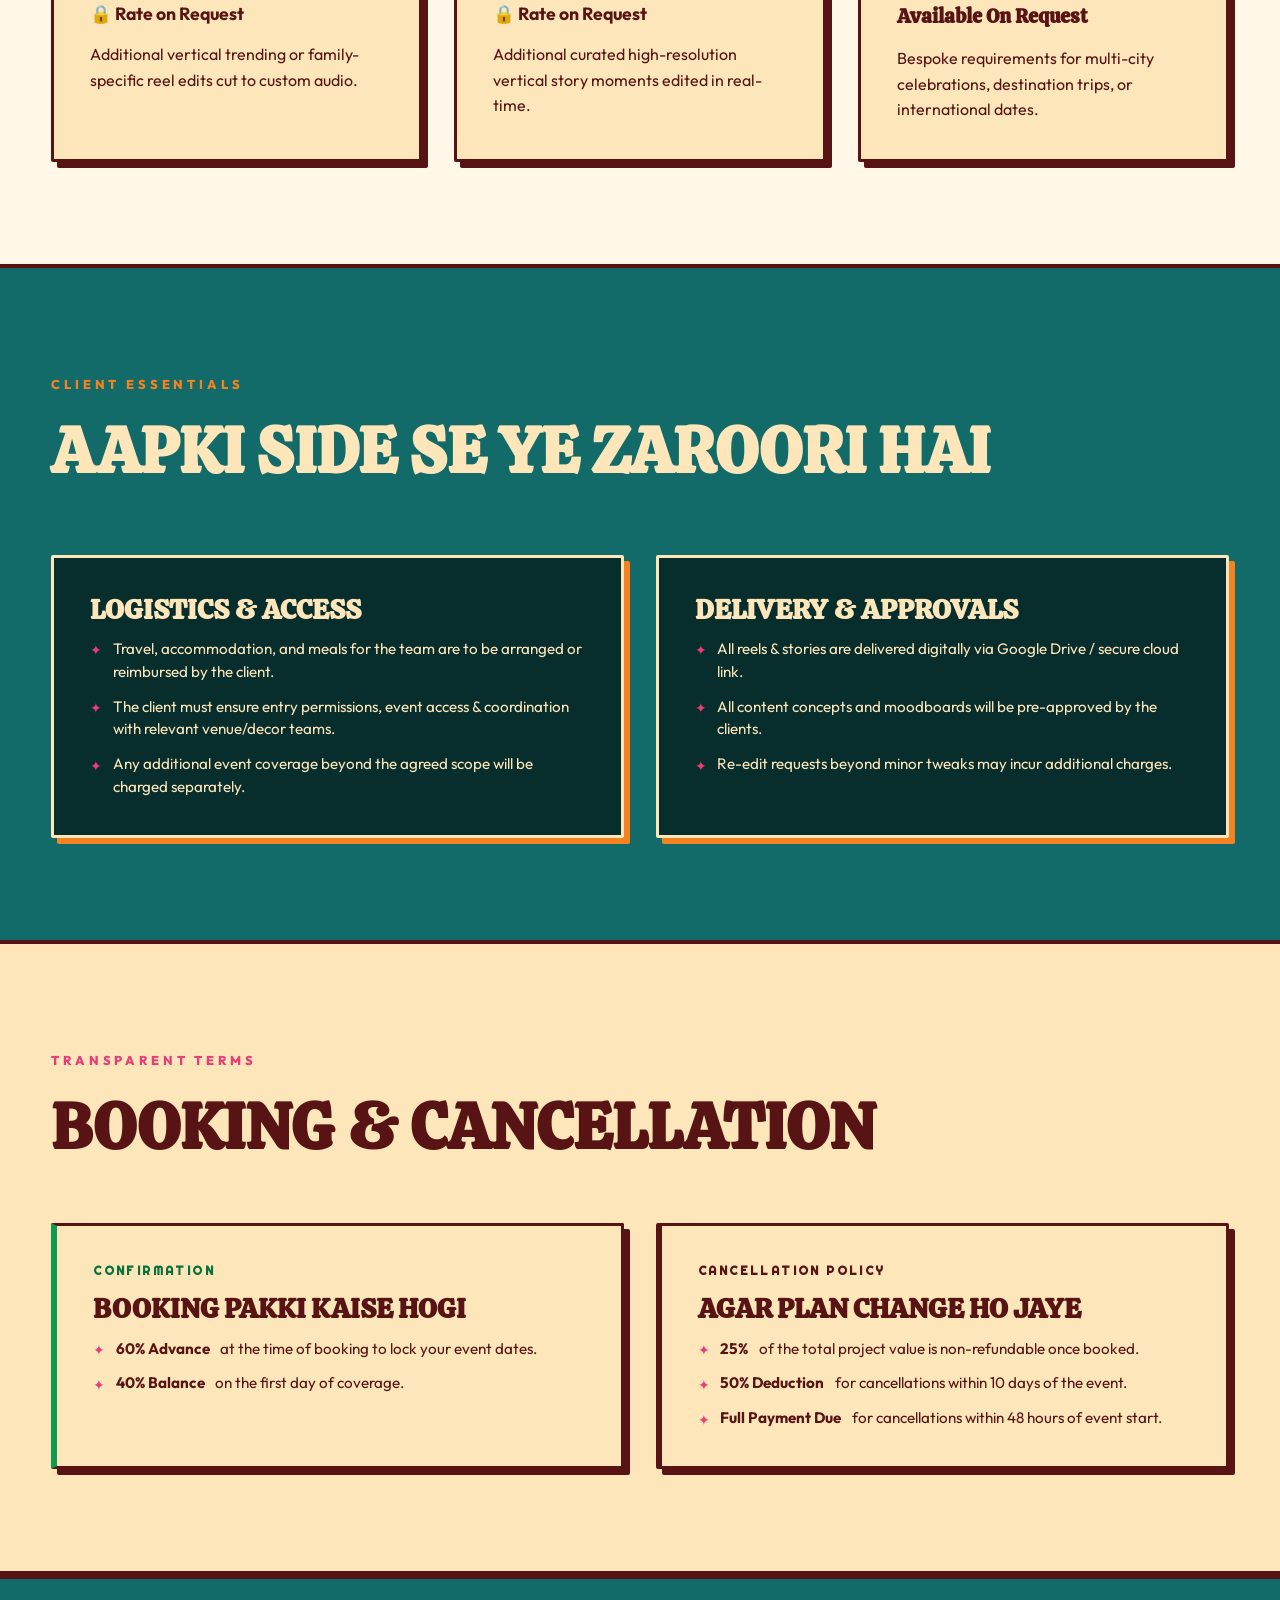
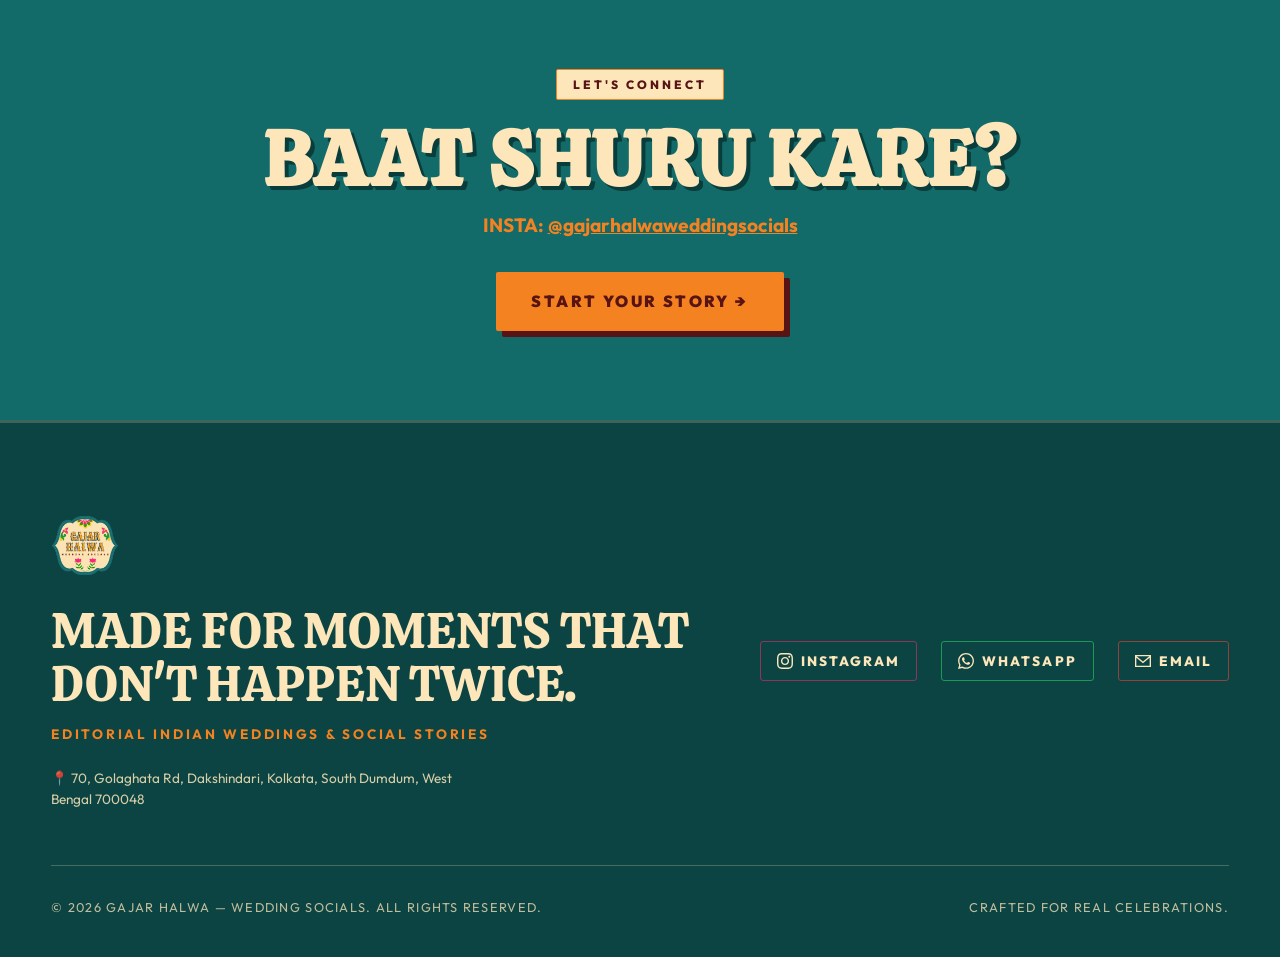
==== commit 81611248: "feat: gate package pricing with compulsory event date and phone number lead capture modal" ====
--- a/packages.html
+++ b/packages.html
@@ -82,6 +82,16 @@
         <p class="packages-page-subtitle">
           At Gajar Halwa, we don’t just capture moments — we create memories that trend. From candid reels to instant story drops, we bring your wedding alive online — within hours.
         </p>
+
+        <!-- Dynamic Pricing Unlocked Notification Banner (Shown when user submits event details) -->
+        <div id="pricing-unlocked-banner" class="pricing-unlocked-banner" style="display: none;">
+          <span class="unlocked-icon">🎉</span>
+          <div class="unlocked-text">
+            <strong>PRICING UNLOCKED FOR YOUR EVENT:</strong>
+            <span id="unlocked-event-info">Event Date: Selected</span>
+          </div>
+          <button type="button" class="btn-change-date" id="btn-change-date">Change Details</button>
+        </div>
       </div>
     </section>
 
@@ -98,9 +108,19 @@
               IDEAL FOR: INTIMATE WEDDINGS OR PRE-WEDDING FUNCTIONS
             </div>
 
+            <!-- Gated Price Row -->
             <div class="package-price-row">
-              <span class="package-price-tag">₹11,001</span>
-              <span class="package-price-sub">+ GST</span>
+              <div class="price-locked-view" id="price-locked-1">
+                <span class="price-locked-tag">🔒 PRICING ON REQUEST</span>
+                <button type="button" class="btn-unlock-inline btn-trigger-unlock" data-package="The Halwa Bite (Silver)">
+                  VIEW CHARGES <span>→</span>
+                </button>
+              </div>
+              <div class="price-revealed-view" id="price-revealed-1" style="display: none;">
+                <span class="package-price-tag">₹11,001</span>
+                <span class="package-price-sub">+ GST</span>
+                <span class="price-verified-badge">✓ UNLOCKED</span>
+              </div>
             </div>
 
             <p class="package-summary">
@@ -127,8 +147,11 @@
             </ul>
 
             <div class="package-action-row">
-              <a href="index.html?package=The+Halwa+Bite+(Silver+-+₹11,001)#contact" class="btn-book-package">
-                BOOK THE HALWA BITE <span>→</span>
+              <button type="button" class="btn-book-package btn-trigger-unlock action-btn-locked" data-package="The Halwa Bite (Silver)">
+                UNLOCK CHARGES FOR YOUR DATE <span>→</span>
+              </button>
+              <a href="https://wa.me/916289831240" class="btn-book-package action-btn-revealed" id="btn-book-1" style="display: none;" target="_blank" rel="noopener noreferrer">
+                BOOK THE HALWA BITE (WHATSAPP) <span>→</span>
               </a>
             </div>
           </div>
@@ -167,9 +190,19 @@
               IDEAL FOR: FULL WEDDING WEEKENDS / 2-DAY COVERAGE
             </div>
 
+            <!-- Gated Price Row -->
             <div class="package-price-row">
-              <span class="package-price-tag" style="color: var(--deep-red);">₹21,001</span>
-              <span class="package-price-sub">+ GST</span>
+              <div class="price-locked-view" id="price-locked-2">
+                <span class="price-locked-tag" style="color: var(--deep-red); border-color: var(--deep-red);">🔒 PRICING ON REQUEST</span>
+                <button type="button" class="btn-unlock-inline btn-trigger-unlock" data-package="The Kesariya Jalebi (Gold)" style="background: var(--deep-red); color: var(--warm-cream); border-color: var(--deep-red);">
+                  VIEW CHARGES <span>→</span>
+                </button>
+              </div>
+              <div class="price-revealed-view" id="price-revealed-2" style="display: none;">
+                <span class="package-price-tag" style="color: var(--deep-red);">₹21,001</span>
+                <span class="package-price-sub">+ GST</span>
+                <span class="price-verified-badge" style="background: var(--deep-red); color: var(--warm-cream);">✓ UNLOCKED</span>
+              </div>
             </div>
 
             <p class="package-summary">
@@ -200,8 +233,11 @@
             </ul>
 
             <div class="package-action-row">
-              <a href="index.html?package=The+Kesariya+Jalebi+(Gold+-+₹21,001)#contact" class="btn-book-package">
-                BOOK KESARIYA JALEBI <span>→</span>
+              <button type="button" class="btn-book-package btn-trigger-unlock action-btn-locked" data-package="The Kesariya Jalebi (Gold)" style="background: var(--deep-red); color: var(--warm-cream);">
+                UNLOCK CHARGES FOR YOUR DATE <span>→</span>
+              </button>
+              <a href="https://wa.me/916289831240" class="btn-book-package action-btn-revealed" id="btn-book-2" style="display: none; background: var(--deep-red); color: var(--warm-cream);" target="_blank" rel="noopener noreferrer">
+                BOOK KESARIYA JALEBI (WHATSAPP) <span>→</span>
               </a>
             </div>
           </div>
@@ -222,9 +258,19 @@
               IDEAL FOR: DESTINATION OR HIGH-CONTENT WEDDINGS WANTING MAXIMUM SOCIAL BUZZ
             </div>
 
+            <!-- Gated Price Row -->
             <div class="package-price-row">
-              <span class="package-price-tag">₹51,001</span>
-              <span class="package-price-sub">+ GST</span>
+              <div class="price-locked-view" id="price-locked-3">
+                <span class="price-locked-tag">🔒 PRICING ON REQUEST</span>
+                <button type="button" class="btn-unlock-inline btn-trigger-unlock" data-package="The Shahi Tukda (Platinum)">
+                  VIEW CHARGES <span>→</span>
+                </button>
+              </div>
+              <div class="price-revealed-view" id="price-revealed-3" style="display: none;">
+                <span class="package-price-tag">₹51,001</span>
+                <span class="package-price-sub">+ GST</span>
+                <span class="price-verified-badge">✓ UNLOCKED</span>
+              </div>
             </div>
 
             <p class="package-summary">
@@ -259,8 +305,11 @@
             </ul>
 
             <div class="package-action-row">
-              <a href="index.html?package=The+Shahi+Tukda+(Platinum+-+₹51,001)#contact" class="btn-book-package">
-                INQUIRE SHAHI TUKDA <span>→</span>
+              <button type="button" class="btn-book-package btn-trigger-unlock action-btn-locked" data-package="The Shahi Tukda (Platinum)">
+                UNLOCK CHARGES FOR YOUR DATE <span>→</span>
+              </button>
+              <a href="https://wa.me/916289831240" class="btn-book-package action-btn-revealed" id="btn-book-3" style="display: none;" target="_blank" rel="noopener noreferrer">
+                BOOK SHAHI TUKDA (WHATSAPP) <span>→</span>
               </a>
             </div>
           </div>
@@ -328,14 +377,20 @@
           <div class="editorial-info-card" style="background: var(--warm-cream);">
             <span style="font-size: 0.75rem; font-weight: 900; letter-spacing: 0.2em; color: var(--hot-pink);">ADD-ON</span>
             <h3>Extra Reels</h3>
-            <p style="font-size: 1.5rem; font-weight: 800; font-family: var(--font-display-folk); color: var(--deep-red);">₹3,000 <span style="font-size: 0.85rem; font-family: var(--font-body);">/ reel</span></p>
+            <div class="addon-price-box">
+              <p class="addon-price-locked" style="font-size: 1.1rem; font-weight: 700; color: var(--deep-red);">🔒 Rate on Request</p>
+              <p class="addon-price-revealed" style="display: none; font-size: 1.5rem; font-weight: 800; font-family: var(--font-display-folk); color: var(--deep-red);">₹3,000 <span style="font-size: 0.85rem; font-family: var(--font-body);">/ reel</span></p>
+            </div>
             <p>Additional vertical trending or family-specific reel edits cut to custom audio.</p>
           </div>
 
           <div class="editorial-info-card" style="background: var(--warm-cream);">
             <span style="font-size: 0.75rem; font-weight: 900; letter-spacing: 0.2em; color: var(--hot-pink);">ADD-ON</span>
             <h3>Extra Story</h3>
-            <p style="font-size: 1.5rem; font-weight: 800; font-family: var(--font-display-folk); color: var(--deep-red);">₹1,000 <span style="font-size: 0.85rem; font-family: var(--font-body);">/ story</span></p>
+            <div class="addon-price-box">
+              <p class="addon-price-locked" style="font-size: 1.1rem; font-weight: 700; color: var(--deep-red);">🔒 Rate on Request</p>
+              <p class="addon-price-revealed" style="display: none; font-size: 1.5rem; font-weight: 800; font-family: var(--font-display-folk); color: var(--deep-red);">₹1,000 <span style="font-size: 0.85rem; font-family: var(--font-body);">/ story</span></p>
+            </div>
             <p>Additional curated high-resolution vertical story moments edited in real-time.</p>
           </div>
 
@@ -483,6 +538,53 @@
     </div>
   </footer>
 
+  <!-- UNLOCK PRICING MODAL (Date of Event & Phone Required) -->
+  <div id="unlock-pricing-modal" class="pricing-modal-overlay" aria-hidden="true" style="display: none;">
+    <div class="pricing-modal-backdrop" id="modal-backdrop"></div>
+    <div class="pricing-modal-container" role="dialog" aria-modal="true" aria-labelledby="modal-title">
+      <button type="button" class="pricing-modal-close" id="modal-close-btn" aria-label="Close Modal">&times;</button>
+      
+      <div class="pricing-modal-header">
+        <span class="modal-badge">✦ INSTANT ACCESS ✦</span>
+        <h3 id="modal-title" class="modal-title">UNLOCK WEDDING CHARGES</h3>
+        <p class="modal-sub">
+          Enter your event date &amp; WhatsApp number to immediately reveal full package pricing and transparent commercials.
+        </p>
+      </div>
+
+      <form id="unlock-pricing-form" class="unlock-form">
+        <div class="form-group">
+          <label for="unlock-couple-name">Your Name / Couple Names *</label>
+          <input type="text" id="unlock-couple-name" class="form-control" placeholder="e.g. Ananya &amp; Kabir" required>
+        </div>
+
+        <div class="form-row-dual">
+          <div class="form-group">
+            <label for="unlock-event-date">Date of Event *</label>
+            <input type="date" id="unlock-event-date" class="form-control" required>
+          </div>
+          <div class="form-group">
+            <label for="unlock-phone">Phone / WhatsApp Number *</label>
+            <input type="tel" id="unlock-phone" class="form-control" placeholder="e.g. 9876543210" pattern="[0-9]{10}" title="Please enter a valid 10-digit mobile number" required>
+          </div>
+        </div>
+
+        <div class="form-group">
+          <label for="unlock-city">Wedding City / Destination</label>
+          <input type="text" id="unlock-city" class="form-control" placeholder="e.g. Udaipur / Kolkata / Delhi">
+        </div>
+
+        <input type="hidden" id="unlock-target-package" value="">
+
+        <button type="submit" class="modal-submit-btn">
+          UNLOCK ALL PACKAGE CHARGES NOW <span>→</span>
+        </button>
+
+        <p class="modal-privacy-note">🔒 Zero spam. We strictly check wedding date availability and reveal exact commercials.</p>
+      </form>
+    </div>
+  </div>
+
   <!-- Floating Always-Visible Right Edge WhatsApp Trigger -->
   <a href="https://wa.me/916289831240?text=Namaste%20Gajar%20Halwa!%20I%20would%20like%20to%20inquire%20about%20wedding%20socials%20coverage."
     target="_blank" rel="noopener noreferrer" class="floating-whatsapp-tab" aria-label="Connect on WhatsApp">
--- a/styles/main.css
+++ b/styles/main.css
@@ -1678,11 +1678,157 @@
   box-shadow: 8px 8px 0px rgba(0, 0, 0, 0.3);
 }
 
+/* Pricing Unlocked Notification Banner */
+.pricing-unlocked-banner {
+  display: flex;
+  align-items: center;
+  justify-content: space-between;
+  gap: 1rem;
+  background-color: var(--fresh-green);
+  color: var(--cream-pure);
+  border: 2.5px solid var(--deep-red);
+  box-shadow: 6px 6px 0px var(--deep-red);
+  padding: 0.85rem 1.5rem;
+  margin-top: 2rem;
+  max-width: 680px;
+  margin-left: auto;
+  margin-right: auto;
+  border-radius: 2px;
+  animation: banner-slide-down 0.4s cubic-bezier(0.16, 1, 0.3, 1);
+}
+
+.pricing-unlocked-banner .unlocked-icon {
+  font-size: 1.5rem;
+  line-height: 1;
+}
+
+.pricing-unlocked-banner .unlocked-text {
+  display: flex;
+  flex-direction: column;
+  gap: 0.15rem;
+  text-align: left;
+  font-size: 0.88rem;
+}
+
+.pricing-unlocked-banner .unlocked-text strong {
+  font-family: var(--font-display-heavy);
+  letter-spacing: 0.12em;
+  font-size: 0.78rem;
+}
+
+.btn-change-date {
+  background: var(--cream-pure);
+  color: var(--deep-red);
+  font-family: var(--font-body);
+  font-weight: 800;
+  font-size: 0.75rem;
+  letter-spacing: 0.12em;
+  text-transform: uppercase;
+  padding: 0.45rem 0.85rem;
+  border: 1.5px solid var(--deep-red);
+  box-shadow: 2px 2px 0px var(--deep-red);
+  cursor: pointer;
+  white-space: nowrap;
+  transition: var(--transition-fast);
+}
+
+.btn-change-date:hover {
+  background: var(--bright-orange);
+  color: var(--cream-pure);
+}
+
+@keyframes banner-slide-down {
+  from {
+    opacity: 0;
+    transform: translateY(-12px);
+  }
+  to {
+    opacity: 1;
+    transform: translateY(0);
+  }
+}
+
 .package-price-row {
+  display: flex;
+  align-items: center;
+  gap: 0.75rem;
+  margin-bottom: 1.5rem;
+  min-height: 52px;
+}
+
+/* Price Locked View */
+.price-locked-view {
+  display: flex;
+  align-items: center;
+  flex-wrap: wrap;
+  gap: 0.85rem;
+}
+
+.price-locked-tag {
+  display: inline-flex;
+  align-items: center;
+  gap: 0.35rem;
+  padding: 0.45rem 0.85rem;
+  background: rgba(0, 0, 0, 0.07);
+  border: 1.5px dashed var(--deep-red);
+  border-radius: 2px;
+  font-family: var(--font-display-heavy);
+  font-size: 0.82rem;
+  font-weight: 900;
+  letter-spacing: 0.15em;
+  color: var(--deep-red);
+  text-transform: uppercase;
+}
+
+.btn-unlock-inline {
+  display: inline-flex;
+  align-items: center;
+  gap: 0.4rem;
+  background-color: var(--bright-orange);
+  color: var(--deep-red);
+  font-family: var(--font-body);
+  font-size: 0.8rem;
+  font-weight: 900;
+  letter-spacing: 0.15em;
+  text-transform: uppercase;
+  padding: 0.5rem 1rem;
+  border: 2px solid var(--deep-red);
+  box-shadow: 3px 3px 0px var(--deep-red);
+  cursor: pointer;
+  transition: var(--transition-fast);
+}
+
+.btn-unlock-inline:hover {
+  background-color: var(--hot-pink);
+  color: var(--warm-cream);
+  transform: translate(-2px, -2px);
+  box-shadow: 5px 5px 0px var(--deep-red);
+}
+
+/* Price Revealed View */
+.price-revealed-view {
   display: flex;
   align-items: baseline;
   gap: 0.75rem;
-  margin-bottom: 1.5rem;
+  animation: price-fade-in 0.4s ease;
+}
+
+.price-verified-badge {
+  display: inline-block;
+  padding: 0.25rem 0.55rem;
+  background: var(--fresh-green);
+  color: var(--cream-pure);
+  border-radius: 2px;
+  font-family: var(--font-display-heavy);
+  font-size: 0.68rem;
+  font-weight: 900;
+  letter-spacing: 0.15em;
+  margin-left: 0.35rem;
+}
+
+@keyframes price-fade-in {
+  from { opacity: 0; transform: scale(0.95); }
+  to { opacity: 1; transform: scale(1); }
 }
 
 .package-price-tag {
@@ -2706,4 +2852,186 @@
     font-size: 0.58rem;
     letter-spacing: 0.16em;
   }
+}
+
+/* ==========================================================================
+   UNLOCK PRICING MODAL DIALOG
+   ========================================================================== */
+.pricing-modal-overlay {
+  position: fixed;
+  inset: 0;
+  z-index: 10000;
+  display: flex;
+  align-items: center;
+  justify-content: center;
+  padding: 1.25rem;
+  overflow-y: auto;
+}
+
+.pricing-modal-backdrop {
+  position: fixed;
+  inset: 0;
+  background-color: rgba(7, 45, 44, 0.88);
+  backdrop-filter: blur(10px);
+  -webkit-backdrop-filter: blur(10px);
+  animation: modal-fade-in 0.25s ease-out;
+}
+
+.pricing-modal-container {
+  position: relative;
+  z-index: 10;
+  max-width: 540px;
+  width: 100%;
+  background-color: var(--warm-cream);
+  color: var(--deep-red);
+  border: 3.5px solid var(--deep-red);
+  box-shadow: 12px 12px 0px var(--deep-red);
+  border-radius: 2px;
+  padding: clamp(1.75rem, 5vw, 2.75rem);
+  box-sizing: border-box;
+  animation: modal-pop 0.3s cubic-bezier(0.16, 1, 0.3, 1);
+  margin: auto;
+}
+
+@keyframes modal-fade-in {
+  from { opacity: 0; }
+  to { opacity: 1; }
+}
+
+@keyframes modal-pop {
+  from {
+    opacity: 0;
+    transform: scale(0.92) translateY(16px);
+  }
+  to {
+    opacity: 1;
+    transform: scale(1) translateY(0);
+  }
+}
+
+.pricing-modal-close {
+  position: absolute;
+  top: 1rem;
+  right: 1rem;
+  width: 38px;
+  height: 38px;
+  background-color: var(--deep-red);
+  color: var(--warm-cream);
+  font-size: 1.6rem;
+  font-weight: 900;
+  line-height: 1;
+  border: 2px solid var(--deep-red);
+  cursor: pointer;
+  display: flex;
+  align-items: center;
+  justify-content: center;
+  border-radius: 2px;
+  transition: var(--transition-fast);
+}
+
+.pricing-modal-close:hover {
+  background-color: var(--hot-pink);
+  color: #FFFFFF;
+  transform: scale(1.05);
+}
+
+.pricing-modal-header {
+  margin-bottom: 1.5rem;
+  text-align: left;
+  padding-right: 2.5rem;
+}
+
+.modal-badge {
+  display: inline-block;
+  font-family: var(--font-display-heavy);
+  font-size: 0.75rem;
+  font-weight: 900;
+  letter-spacing: 0.18em;
+  color: var(--bright-orange-dark);
+  text-transform: uppercase;
+  margin-bottom: 0.35rem;
+}
+
+.modal-title {
+  font-family: var(--font-display-folk);
+  font-size: clamp(1.6rem, 4vw, 2.2rem);
+  color: var(--deep-red);
+  line-height: 1.05;
+  margin-bottom: 0.5rem;
+}
+
+.modal-sub {
+  font-size: 0.95rem;
+  color: var(--deep-red);
+  font-weight: 500;
+  line-height: 1.4;
+}
+
+.unlock-form {
+  display: flex;
+  flex-direction: column;
+  gap: 1.15rem;
+  width: 100%;
+}
+
+.modal-submit-btn {
+  background-color: var(--deep-red);
+  color: var(--warm-cream);
+  font-family: var(--font-body);
+  font-size: 0.95rem;
+  font-weight: 900;
+  letter-spacing: 0.18em;
+  text-transform: uppercase;
+  padding: 1.15rem 1.25rem;
+  border: 2px solid var(--deep-red);
+  box-shadow: 4px 4px 0px var(--bright-orange);
+  cursor: pointer;
+  transition: var(--transition-smooth);
+  margin-top: 0.5rem;
+  width: 100%;
+  display: flex;
+  align-items: center;
+  justify-content: center;
+  gap: 0.75rem;
+  box-sizing: border-box;
+}
+
+.modal-submit-btn:hover {
+  background-color: var(--hot-pink);
+  color: #FFFFFF;
+  box-shadow: 6px 6px 0px var(--deep-red);
+  transform: translate(-2px, -2px);
+}
+
+.modal-privacy-note {
+  font-size: 0.75rem;
+  color: rgba(88, 20, 20, 0.75);
+  text-align: center;
+  margin-top: 0.5rem;
+  font-weight: 600;
+  line-height: 1.4;
+}
+
+/* Modal mobile optimizations */
+@media (max-width: 480px) {
+  .pricing-modal-container {
+    padding: 1.5rem 1.1rem;
+    box-shadow: 6px 6px 0px var(--deep-red);
+  }
+  .pricing-modal-header {
+    padding-right: 2rem;
+    margin-bottom: 1.25rem;
+  }
+  .pricing-modal-close {
+    width: 32px;
+    height: 32px;
+    font-size: 1.3rem;
+    top: 0.75rem;
+    right: 0.75rem;
+  }
+  .modal-submit-btn {
+    font-size: 0.85rem;
+    padding: 1rem 0.75rem;
+    letter-spacing: 0.12em;
+  }
 }
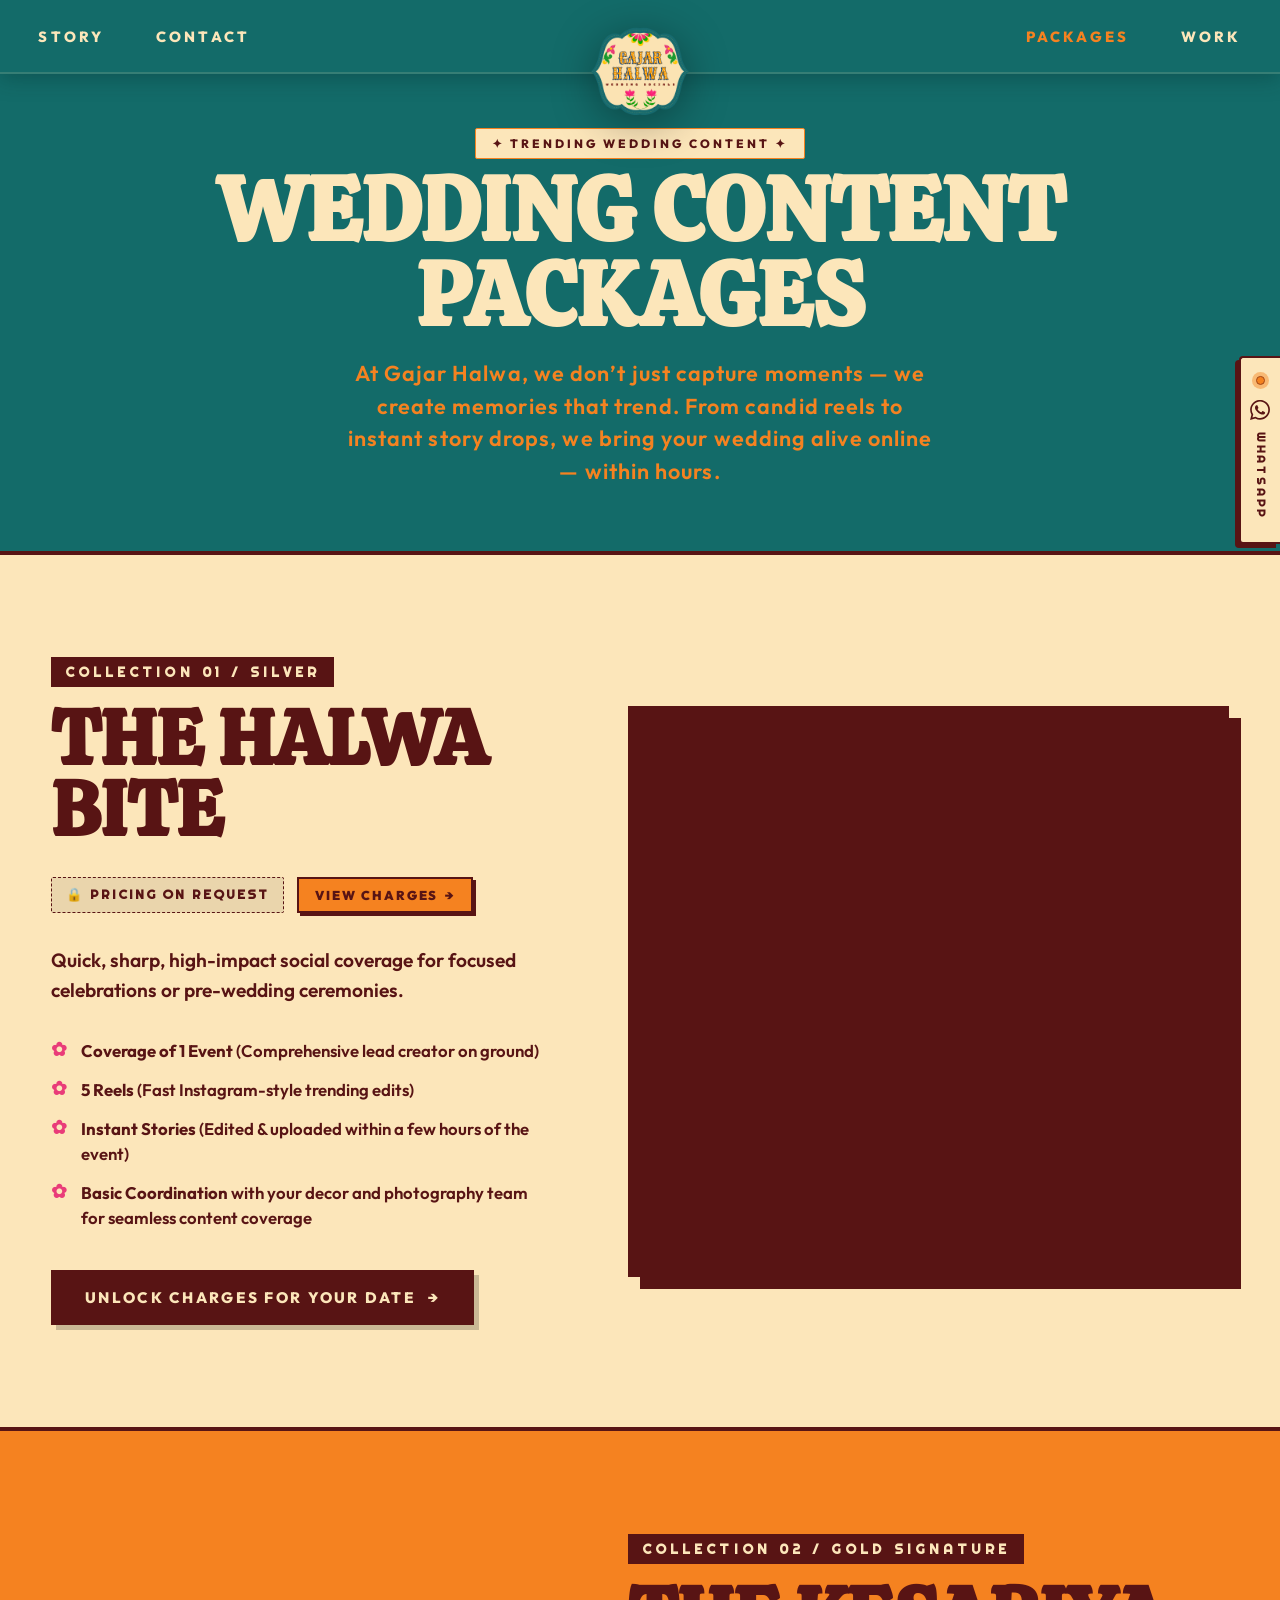
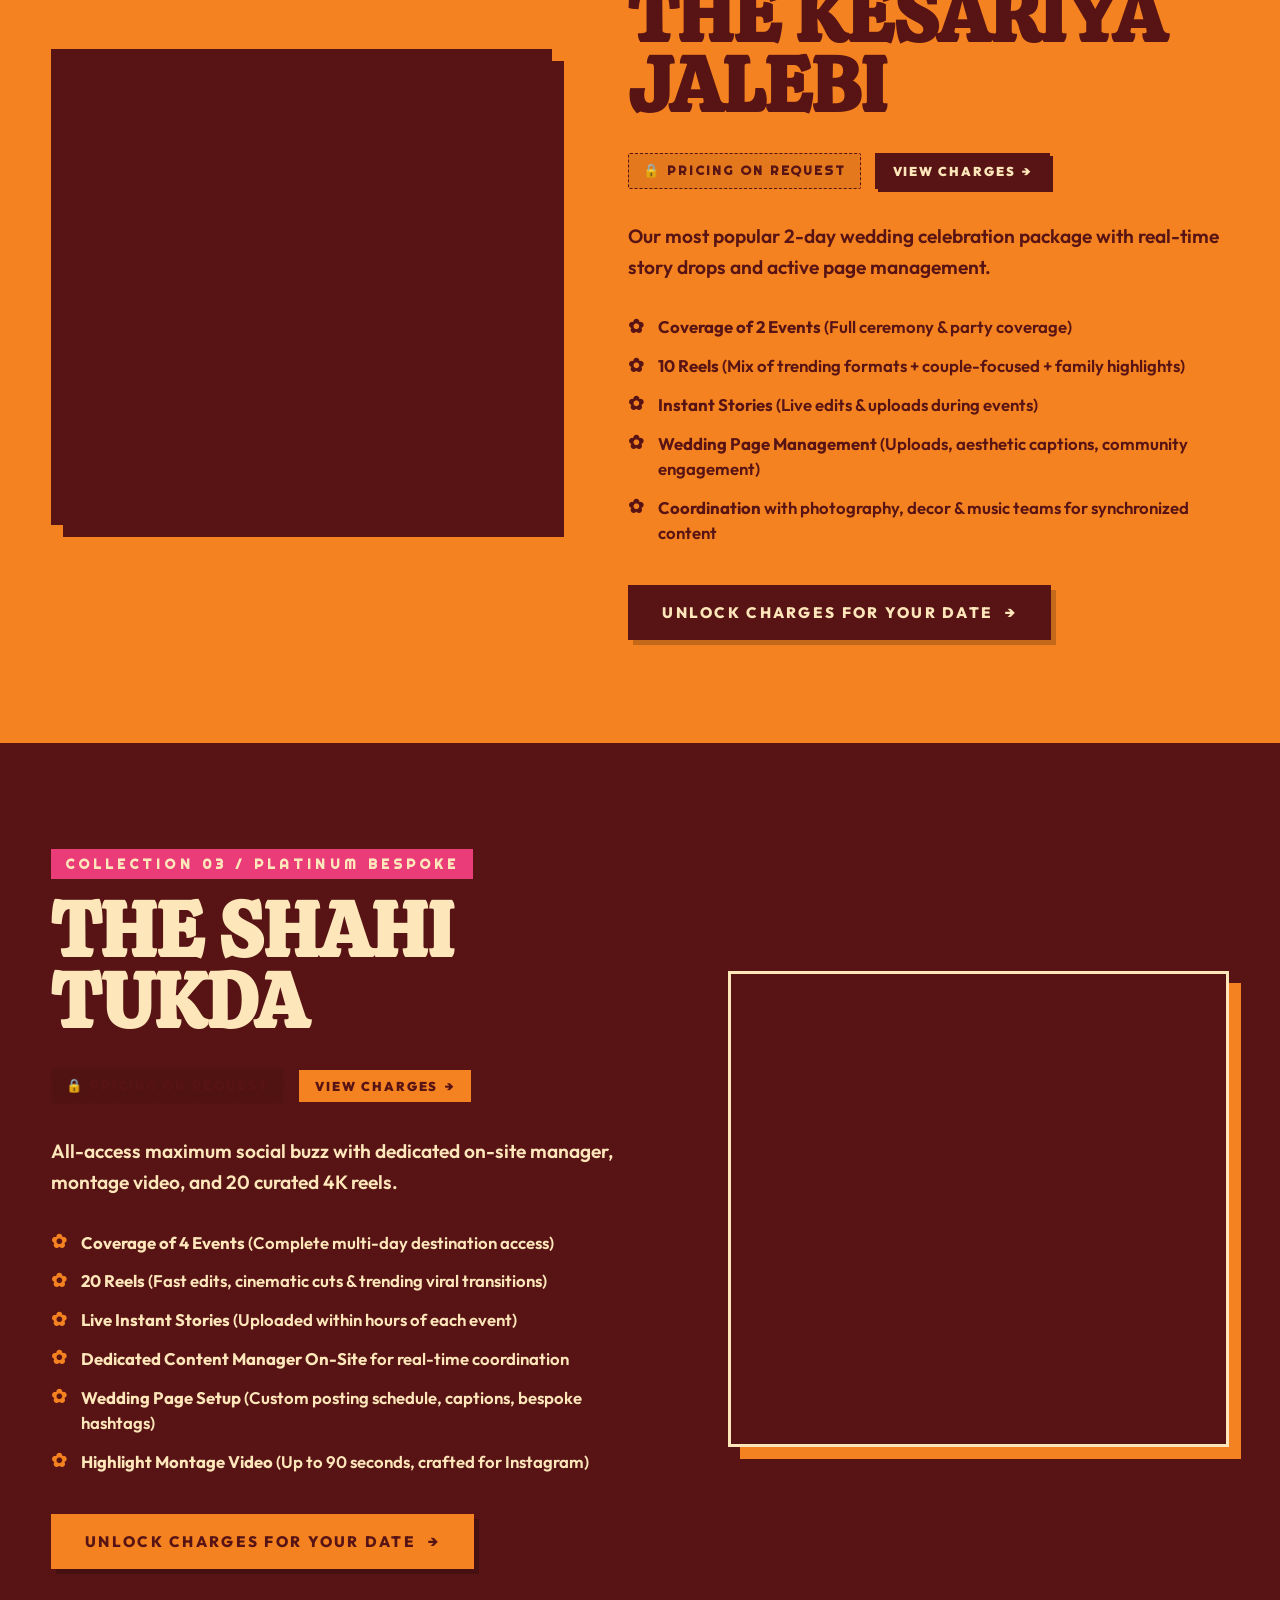
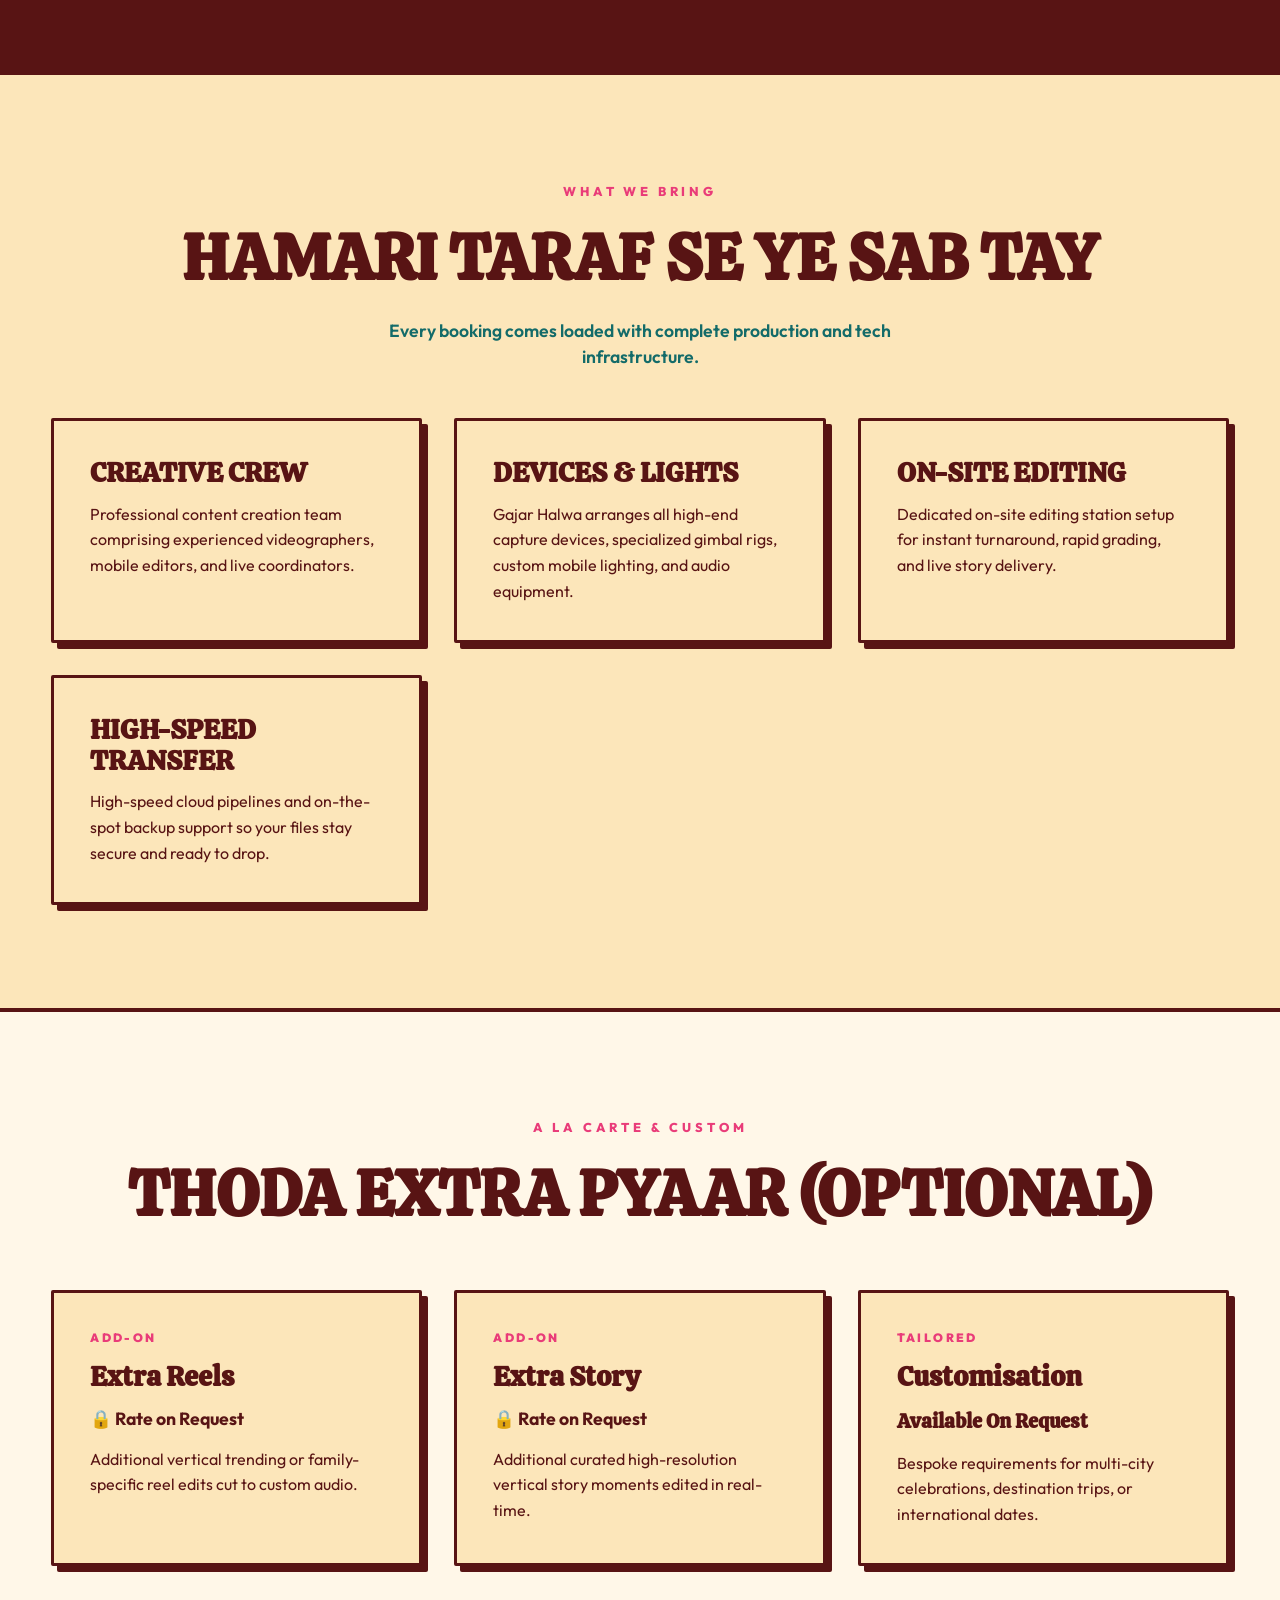
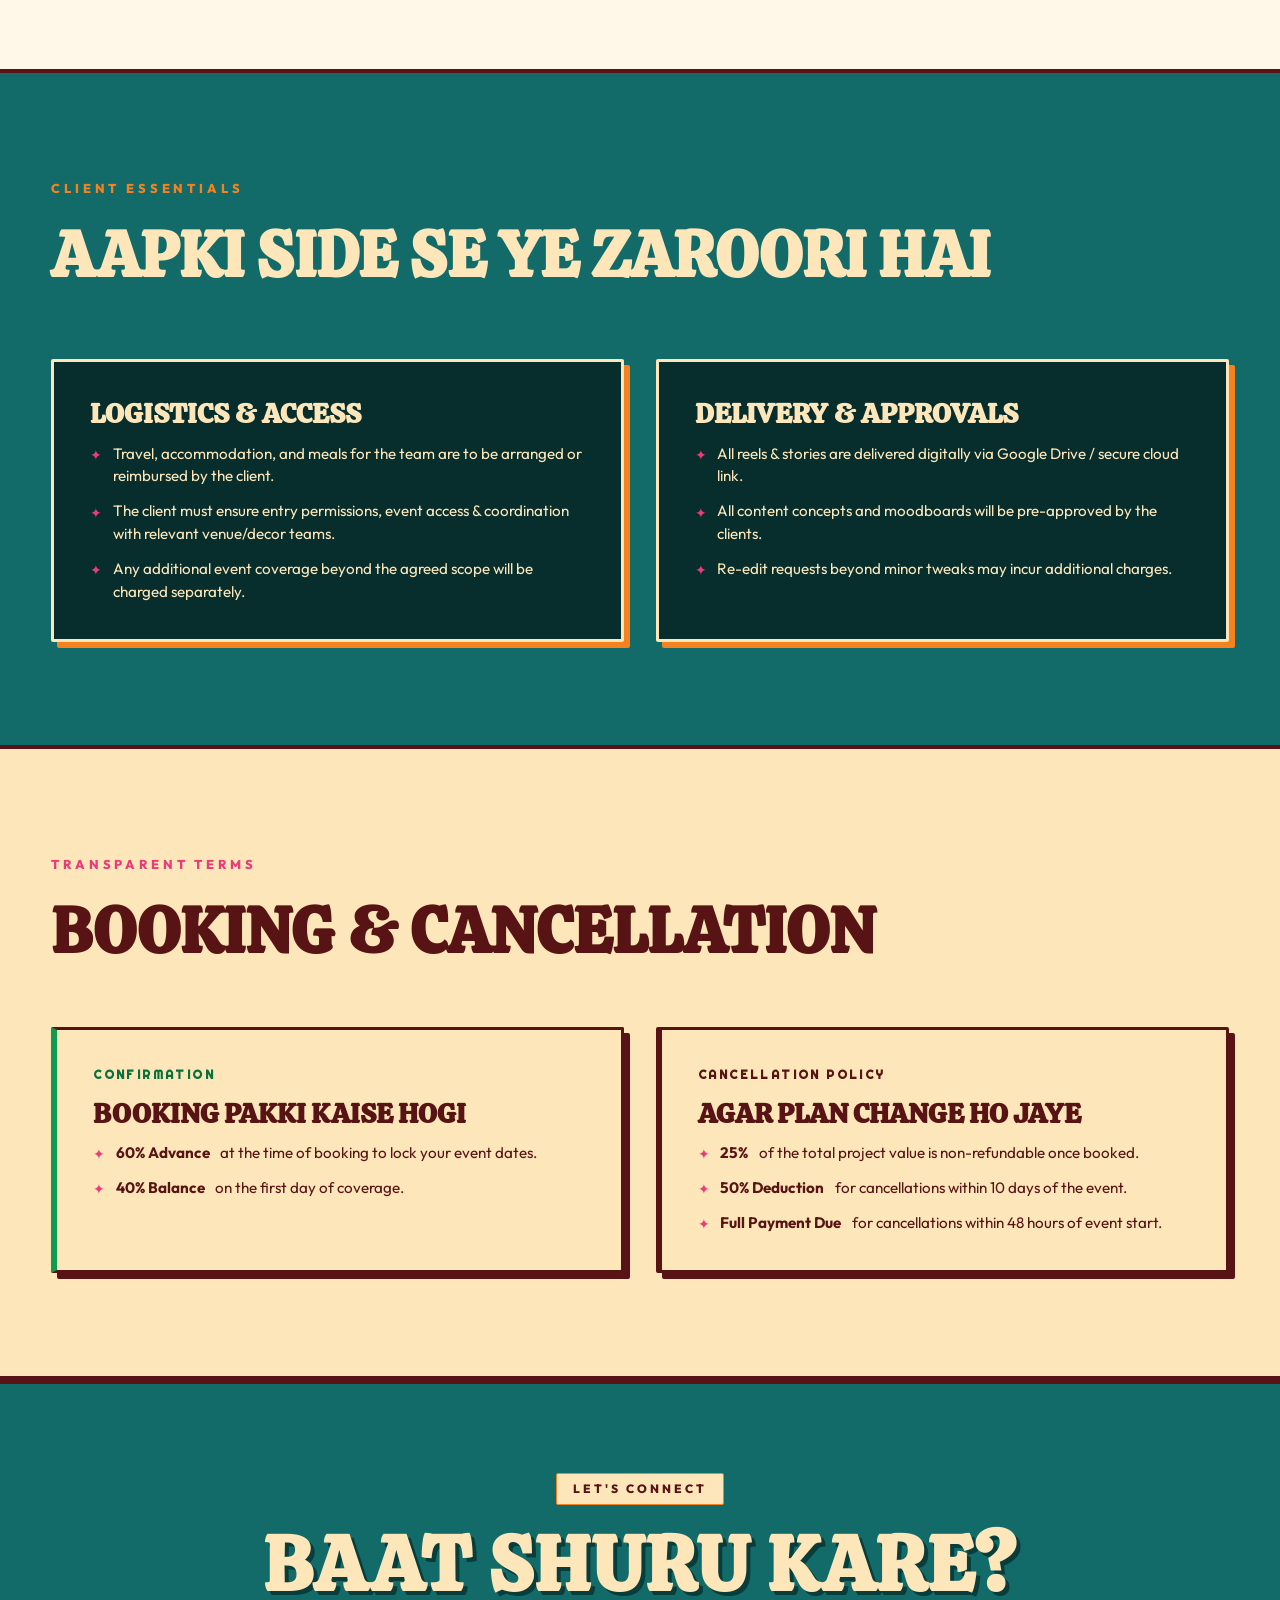
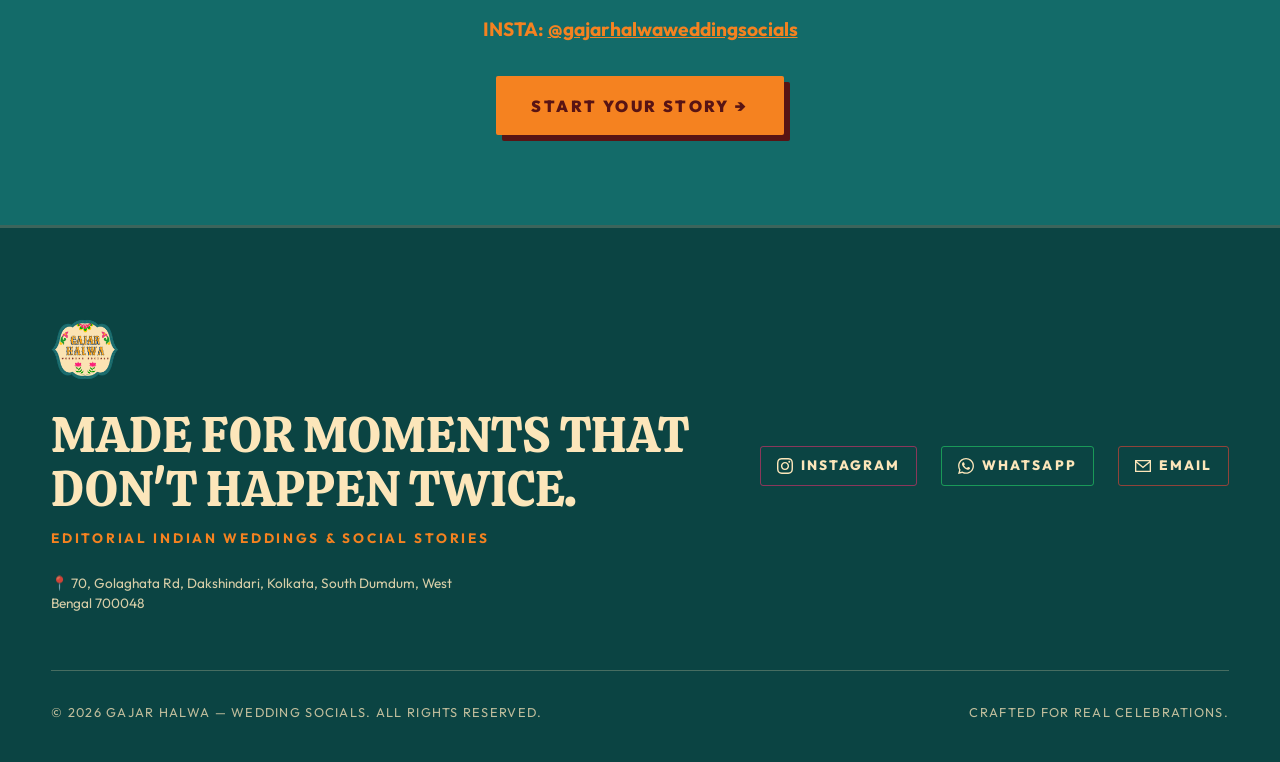
==== commit 35146711: "feat: unlock pricing per individual package enquiry and remove ideal for badges" ====
--- a/packages.html
+++ b/packages.html
@@ -104,15 +104,11 @@
             <span class="package-num-tag">COLLECTION 01 / SILVER</span>
             <h2 class="package-name">THE HALWA BITE</h2>
 
-            <div class="package-ideal-badge">
-              IDEAL FOR: INTIMATE WEDDINGS OR PRE-WEDDING FUNCTIONS
-            </div>
-
             <!-- Gated Price Row -->
             <div class="package-price-row">
               <div class="price-locked-view" id="price-locked-1">
                 <span class="price-locked-tag">🔒 PRICING ON REQUEST</span>
-                <button type="button" class="btn-unlock-inline btn-trigger-unlock" data-package="The Halwa Bite (Silver)">
+                <button type="button" class="btn-unlock-inline btn-trigger-unlock" data-package="halwa-bite" data-package-name="The Halwa Bite (Silver)">
                   VIEW CHARGES <span>→</span>
                 </button>
               </div>
@@ -147,7 +143,7 @@
             </ul>
 
             <div class="package-action-row">
-              <button type="button" class="btn-book-package btn-trigger-unlock action-btn-locked" data-package="The Halwa Bite (Silver)">
+              <button type="button" class="btn-book-package btn-trigger-unlock action-btn-locked" id="action-lock-1" data-package="halwa-bite" data-package-name="The Halwa Bite (Silver)">
                 UNLOCK CHARGES FOR YOUR DATE <span>→</span>
               </button>
               <a href="https://wa.me/916289831240" class="btn-book-package action-btn-revealed" id="btn-book-1" style="display: none;" target="_blank" rel="noopener noreferrer">
@@ -186,15 +182,11 @@
             <span class="package-num-tag" style="background-color: var(--deep-red); color: var(--warm-cream);">COLLECTION 02 / GOLD SIGNATURE</span>
             <h2 class="package-name">THE KESARIYA JALEBI</h2>
 
-            <div class="package-ideal-badge" style="border-color: var(--deep-red);">
-              IDEAL FOR: FULL WEDDING WEEKENDS / 2-DAY COVERAGE
-            </div>
-
             <!-- Gated Price Row -->
             <div class="package-price-row">
               <div class="price-locked-view" id="price-locked-2">
                 <span class="price-locked-tag" style="color: var(--deep-red); border-color: var(--deep-red);">🔒 PRICING ON REQUEST</span>
-                <button type="button" class="btn-unlock-inline btn-trigger-unlock" data-package="The Kesariya Jalebi (Gold)" style="background: var(--deep-red); color: var(--warm-cream); border-color: var(--deep-red);">
+                <button type="button" class="btn-unlock-inline btn-trigger-unlock" data-package="kesariya-jalebi" data-package-name="The Kesariya Jalebi (Gold)" style="background: var(--deep-red); color: var(--warm-cream); border-color: var(--deep-red);">
                   VIEW CHARGES <span>→</span>
                 </button>
               </div>
@@ -233,7 +225,7 @@
             </ul>
 
             <div class="package-action-row">
-              <button type="button" class="btn-book-package btn-trigger-unlock action-btn-locked" data-package="The Kesariya Jalebi (Gold)" style="background: var(--deep-red); color: var(--warm-cream);">
+              <button type="button" class="btn-book-package btn-trigger-unlock action-btn-locked" id="action-lock-2" data-package="kesariya-jalebi" data-package-name="The Kesariya Jalebi (Gold)" style="background: var(--deep-red); color: var(--warm-cream);">
                 UNLOCK CHARGES FOR YOUR DATE <span>→</span>
               </button>
               <a href="https://wa.me/916289831240" class="btn-book-package action-btn-revealed" id="btn-book-2" style="display: none; background: var(--deep-red); color: var(--warm-cream);" target="_blank" rel="noopener noreferrer">
@@ -254,15 +246,11 @@
             <span class="package-num-tag">COLLECTION 03 / PLATINUM BESPOKE</span>
             <h2 class="package-name">THE SHAHI TUKDA</h2>
 
-            <div class="package-ideal-badge">
-              IDEAL FOR: DESTINATION OR HIGH-CONTENT WEDDINGS WANTING MAXIMUM SOCIAL BUZZ
-            </div>
-
             <!-- Gated Price Row -->
             <div class="package-price-row">
               <div class="price-locked-view" id="price-locked-3">
                 <span class="price-locked-tag">🔒 PRICING ON REQUEST</span>
-                <button type="button" class="btn-unlock-inline btn-trigger-unlock" data-package="The Shahi Tukda (Platinum)">
+                <button type="button" class="btn-unlock-inline btn-trigger-unlock" data-package="shahi-tukda" data-package-name="The Shahi Tukda (Platinum)">
                   VIEW CHARGES <span>→</span>
                 </button>
               </div>
@@ -305,7 +293,7 @@
             </ul>
 
             <div class="package-action-row">
-              <button type="button" class="btn-book-package btn-trigger-unlock action-btn-locked" data-package="The Shahi Tukda (Platinum)">
+              <button type="button" class="btn-book-package btn-trigger-unlock action-btn-locked" id="action-lock-3" data-package="shahi-tukda" data-package-name="The Shahi Tukda (Platinum)">
                 UNLOCK CHARGES FOR YOUR DATE <span>→</span>
               </button>
               <a href="https://wa.me/916289831240" class="btn-book-package action-btn-revealed" id="btn-book-3" style="display: none;" target="_blank" rel="noopener noreferrer">
@@ -546,9 +534,9 @@
       
       <div class="pricing-modal-header">
         <span class="modal-badge">✦ INSTANT ACCESS ✦</span>
-        <h3 id="modal-title" class="modal-title">UNLOCK WEDDING CHARGES</h3>
+        <h3 id="modal-title" class="modal-title">UNLOCK PACKAGE CHARGES</h3>
         <p class="modal-sub">
-          Enter your event date &amp; WhatsApp number to immediately reveal full package pricing and transparent commercials.
+          Enter your event date &amp; WhatsApp number to reveal the exact pricing for <strong id="modal-package-name" style="color: var(--deep-red); background: var(--warm-cream-dark); padding: 0.15rem 0.4rem; border-radius: 2px;">Selected Collection</strong>.
         </p>
       </div>
 
@@ -576,8 +564,8 @@
 
         <input type="hidden" id="unlock-target-package" value="">
 
-        <button type="submit" class="modal-submit-btn">
-          UNLOCK ALL PACKAGE CHARGES NOW <span>→</span>
+        <button type="submit" id="modal-submit-btn" class="modal-submit-btn">
+          UNLOCK PACKAGE CHARGES NOW <span>→</span>
         </button>
 
         <p class="modal-privacy-note">🔒 Zero spam. We strictly check wedding date availability and reveal exact commercials.</p>
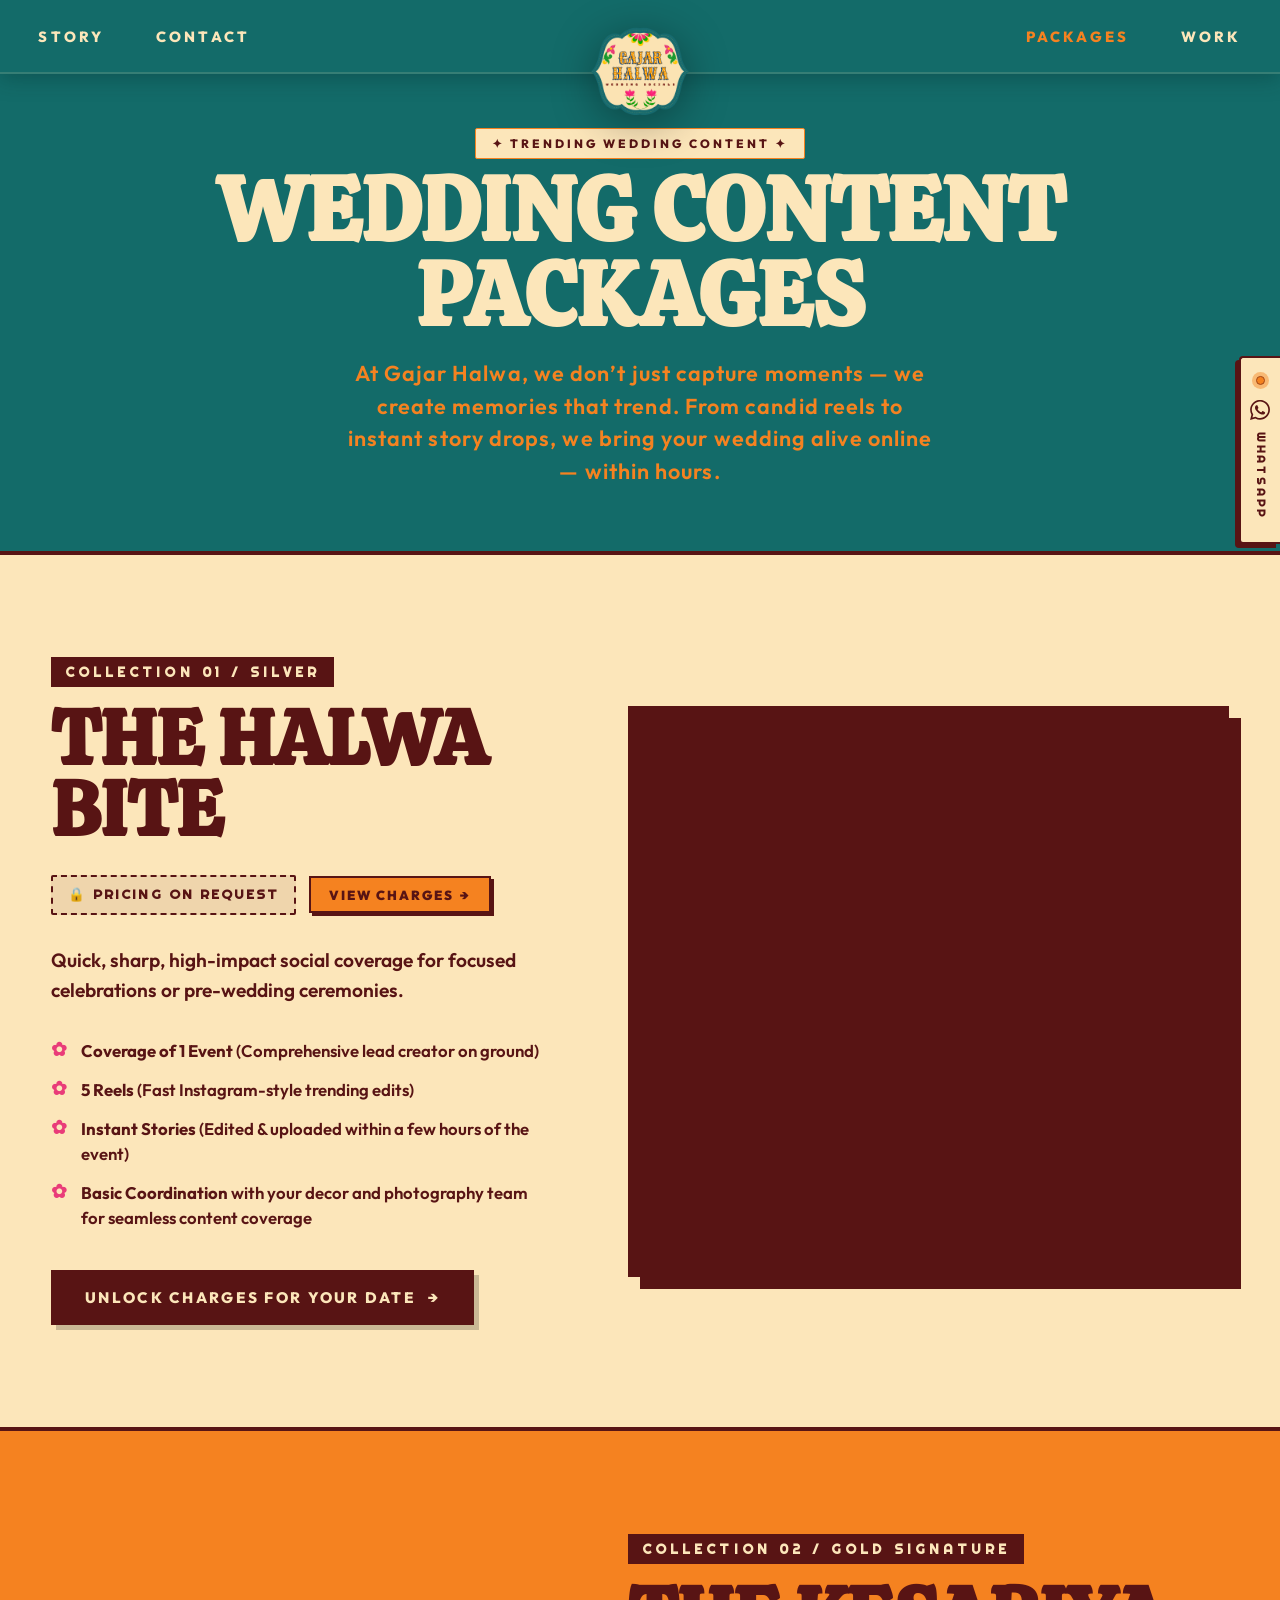
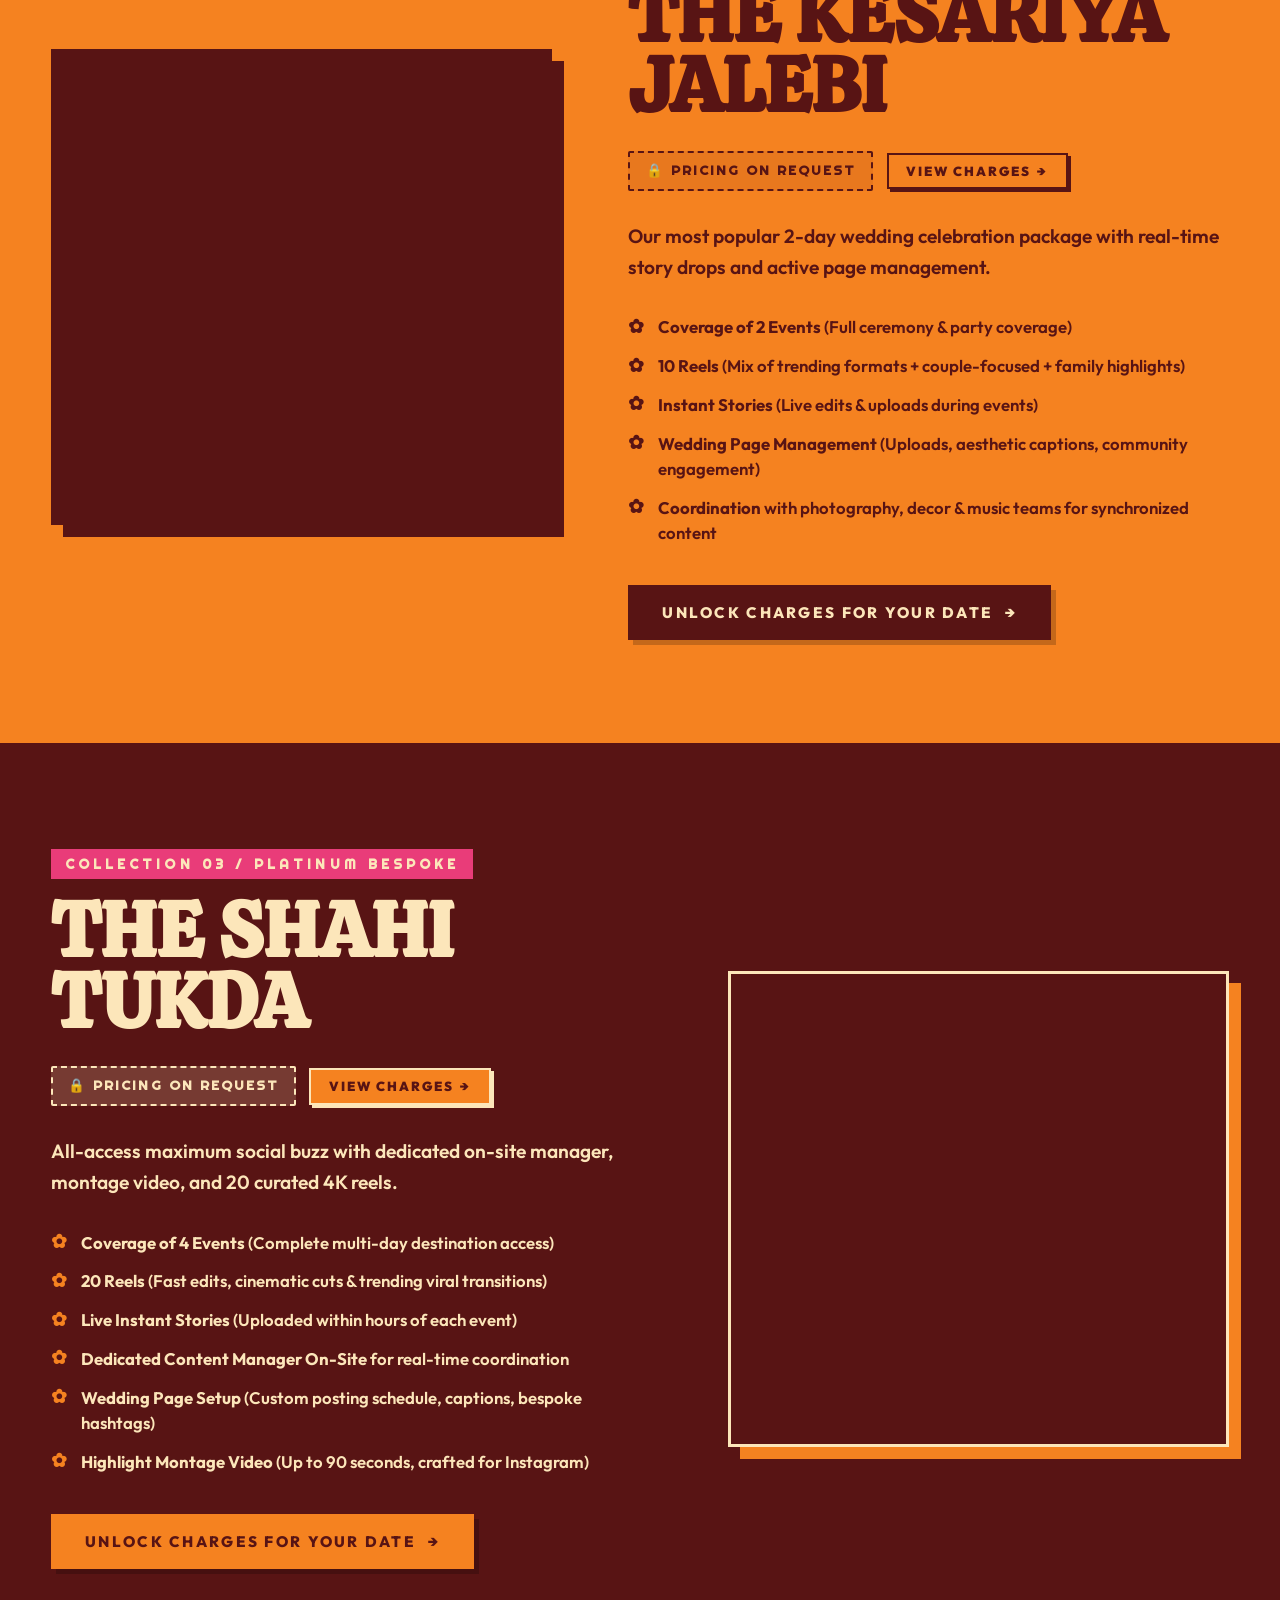
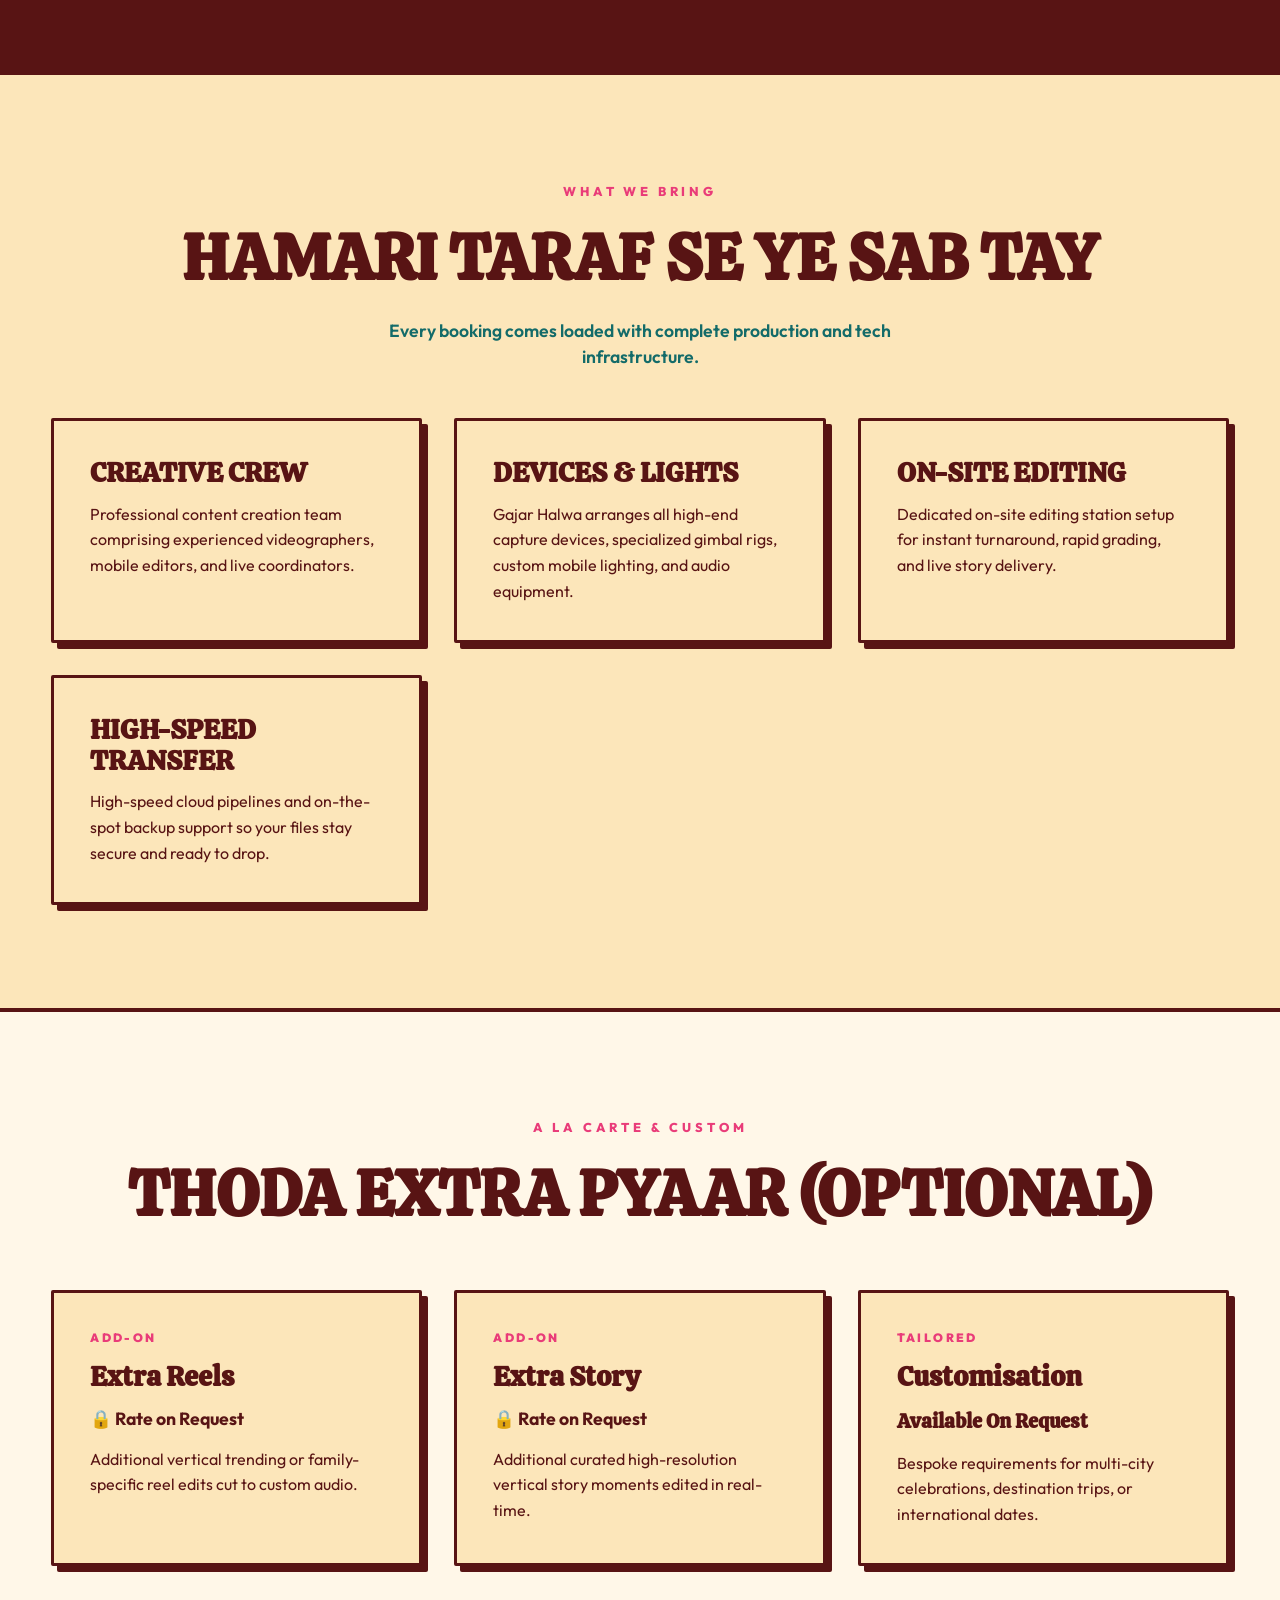
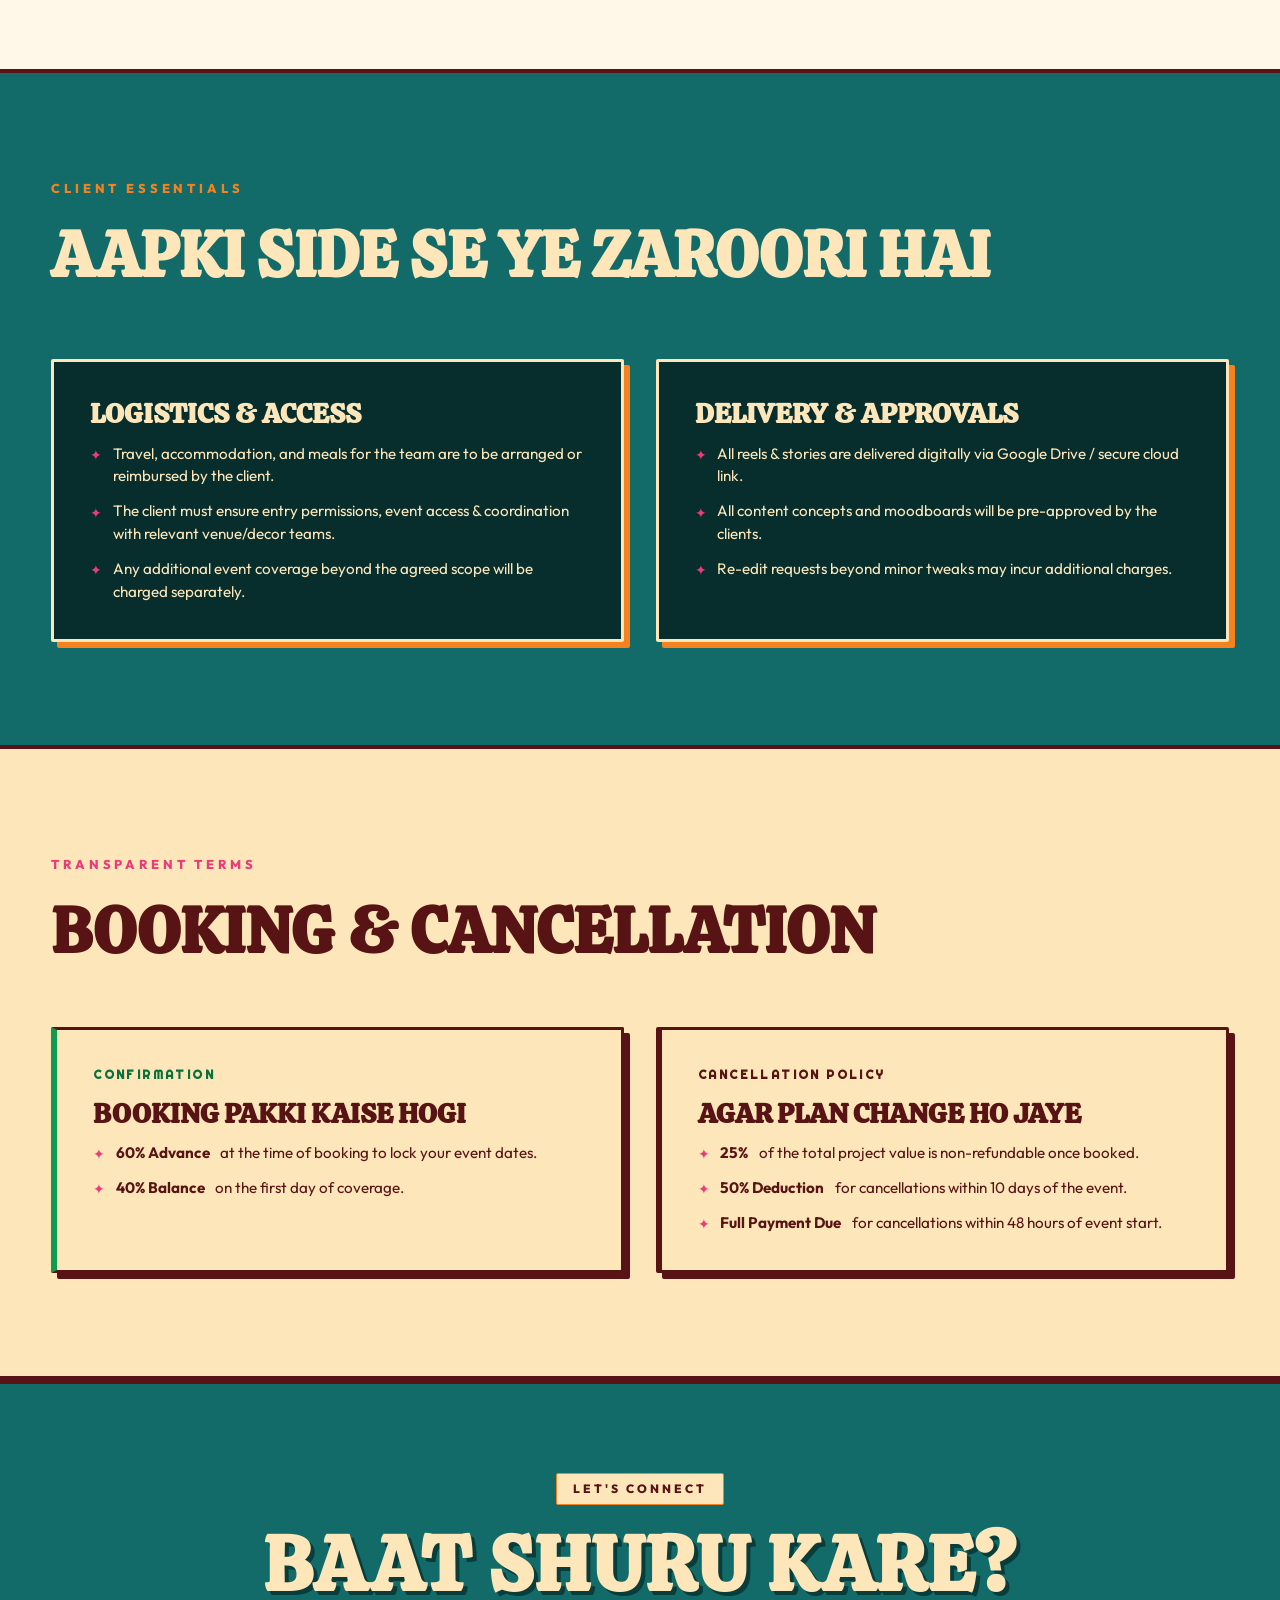
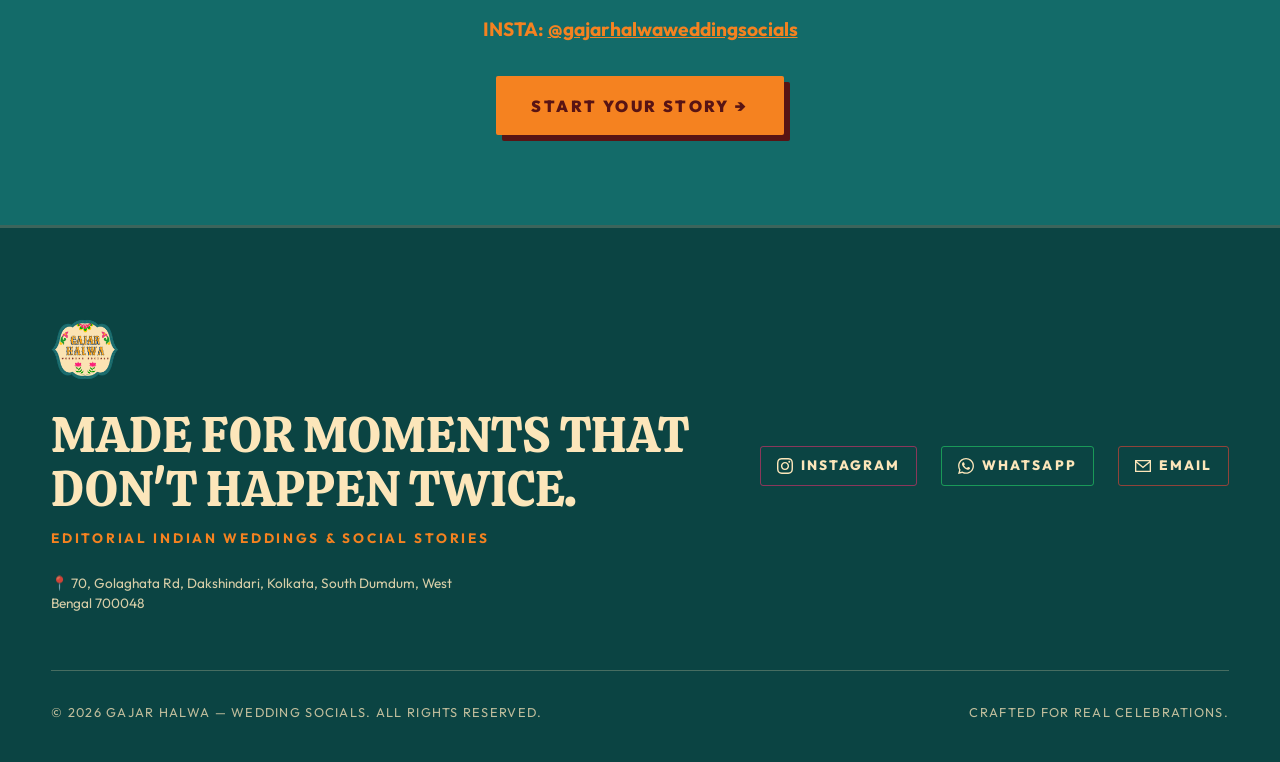
==== commit e97d773a: "style: fix color contrast of PRICING ON REQUEST tag on dark card themes" ====
--- a/packages.html
+++ b/packages.html
@@ -185,8 +185,8 @@
             <!-- Gated Price Row -->
             <div class="package-price-row">
               <div class="price-locked-view" id="price-locked-2">
-                <span class="price-locked-tag" style="color: var(--deep-red); border-color: var(--deep-red);">🔒 PRICING ON REQUEST</span>
-                <button type="button" class="btn-unlock-inline btn-trigger-unlock" data-package="kesariya-jalebi" data-package-name="The Kesariya Jalebi (Gold)" style="background: var(--deep-red); color: var(--warm-cream); border-color: var(--deep-red);">
+                <span class="price-locked-tag">🔒 PRICING ON REQUEST</span>
+                <button type="button" class="btn-unlock-inline btn-trigger-unlock" data-package="kesariya-jalebi" data-package-name="The Kesariya Jalebi (Gold)">
                   VIEW CHARGES <span>→</span>
                 </button>
               </div>
--- a/styles/main.css
+++ b/styles/main.css
@@ -1767,42 +1767,62 @@
 .price-locked-tag {
   display: inline-flex;
   align-items: center;
-  gap: 0.35rem;
-  padding: 0.45rem 0.85rem;
-  background: rgba(0, 0, 0, 0.07);
-  border: 1.5px dashed var(--deep-red);
+  gap: 0.45rem;
+  padding: 0.5rem 0.95rem;
+  background: rgba(88, 20, 20, 0.08);
+  border: 2px dashed var(--deep-red);
   border-radius: 2px;
   font-family: var(--font-display-heavy);
+  font-size: 0.84rem;
+  font-weight: 900;
+  letter-spacing: 0.15em;
+  color: var(--deep-red);
+  text-transform: uppercase;
+}
+
+/* High-contrast styling on Platinum / Grand Affair dark background */
+.package-block-grandaffair .price-locked-tag {
+  background: rgba(252, 230, 186, 0.18);
+  border: 2px dashed var(--warm-cream);
+  color: var(--warm-cream);
+}
+
+.btn-unlock-inline {
+  display: inline-flex;
+  align-items: center;
+  gap: 0.4rem;
+  background-color: var(--bright-orange);
+  color: var(--deep-red);
+  font-family: var(--font-body);
   font-size: 0.82rem;
   font-weight: 900;
   letter-spacing: 0.15em;
-  color: var(--deep-red);
   text-transform: uppercase;
-}
-
-.btn-unlock-inline {
-  display: inline-flex;
-  align-items: center;
-  gap: 0.4rem;
-  background-color: var(--bright-orange);
-  color: var(--deep-red);
-  font-family: var(--font-body);
-  font-size: 0.8rem;
-  font-weight: 900;
-  letter-spacing: 0.15em;
-  text-transform: uppercase;
-  padding: 0.5rem 1rem;
+  padding: 0.52rem 1.1rem;
   border: 2px solid var(--deep-red);
   box-shadow: 3px 3px 0px var(--deep-red);
   cursor: pointer;
   transition: var(--transition-fast);
 }
 
+.package-block-grandaffair .btn-unlock-inline {
+  background-color: var(--bright-orange);
+  color: var(--deep-red);
+  border-color: var(--warm-cream);
+  box-shadow: 3px 3px 0px var(--warm-cream);
+}
+
 .btn-unlock-inline:hover {
   background-color: var(--hot-pink);
   color: var(--warm-cream);
   transform: translate(-2px, -2px);
   box-shadow: 5px 5px 0px var(--deep-red);
+}
+
+.package-block-grandaffair .btn-unlock-inline:hover {
+  background-color: var(--warm-cream);
+  color: var(--deep-red);
+  box-shadow: 5px 5px 0px var(--bright-orange);
 }
 
 /* Price Revealed View */
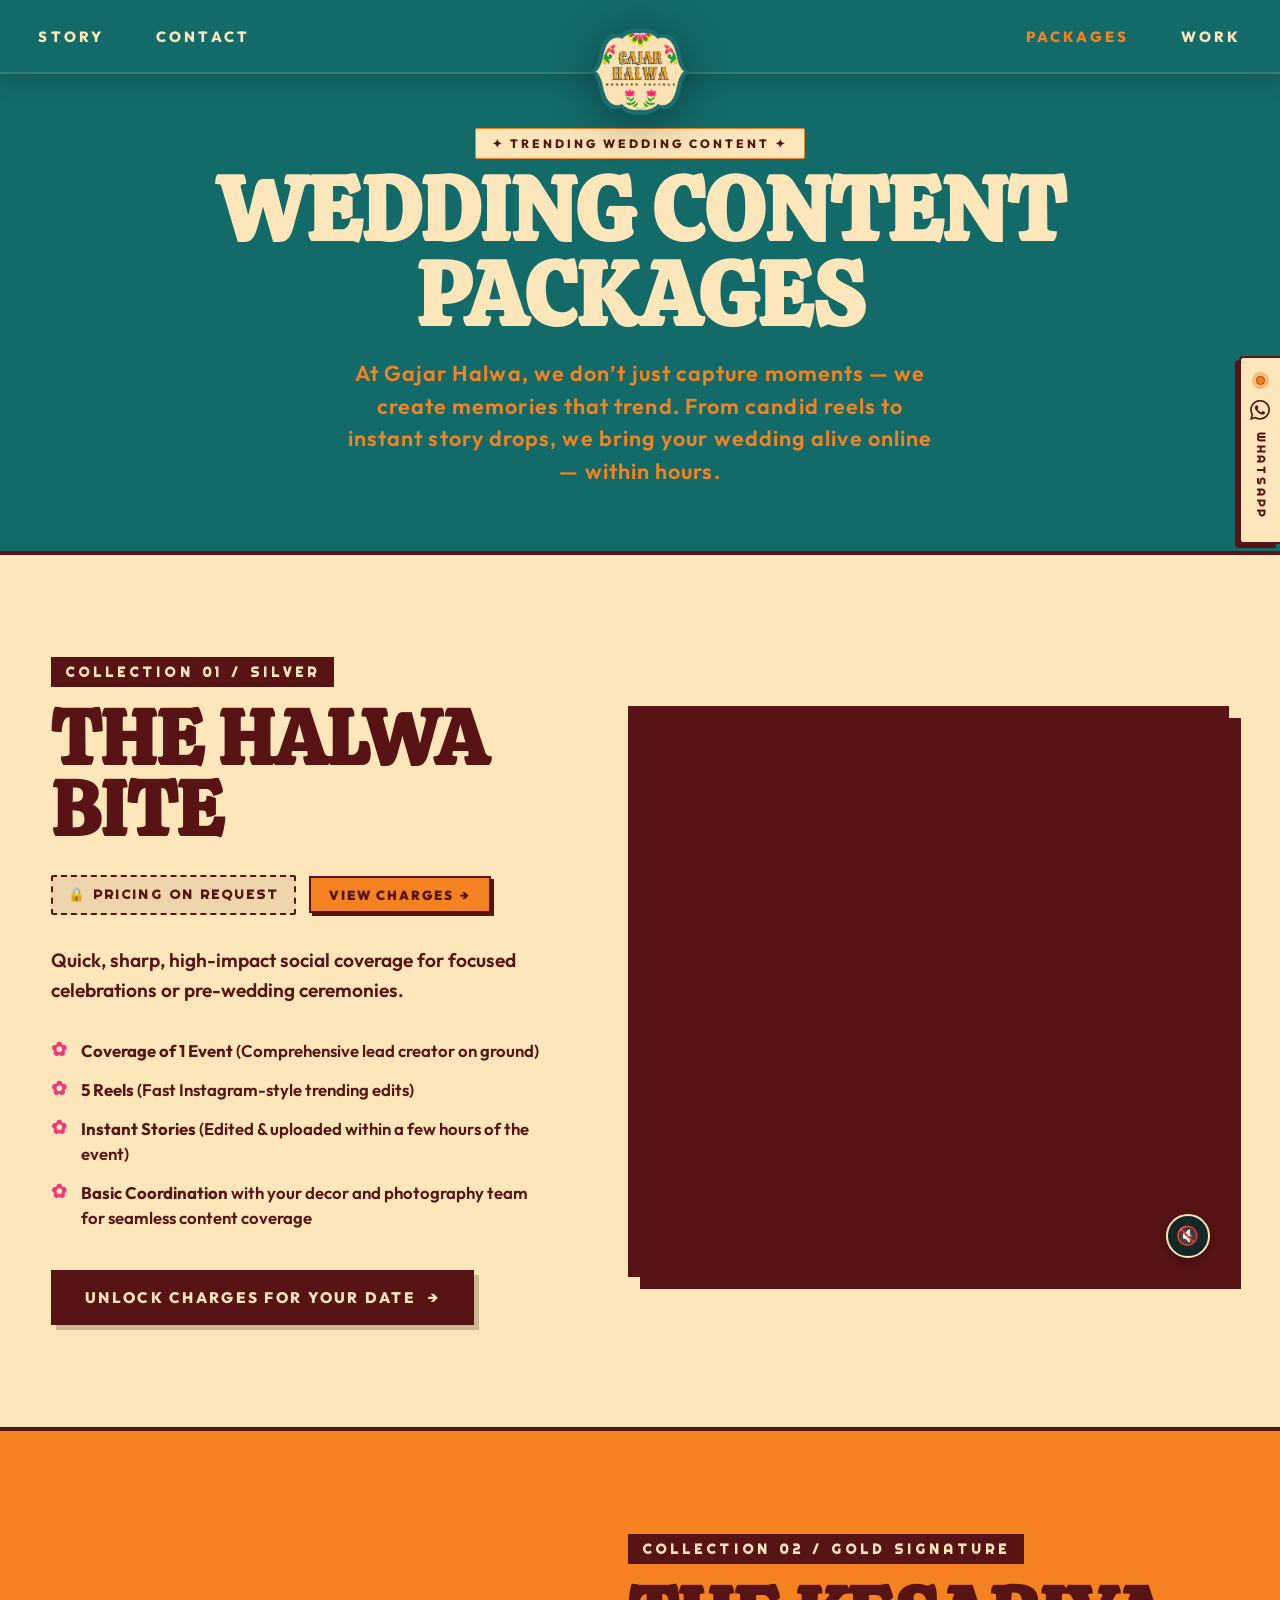
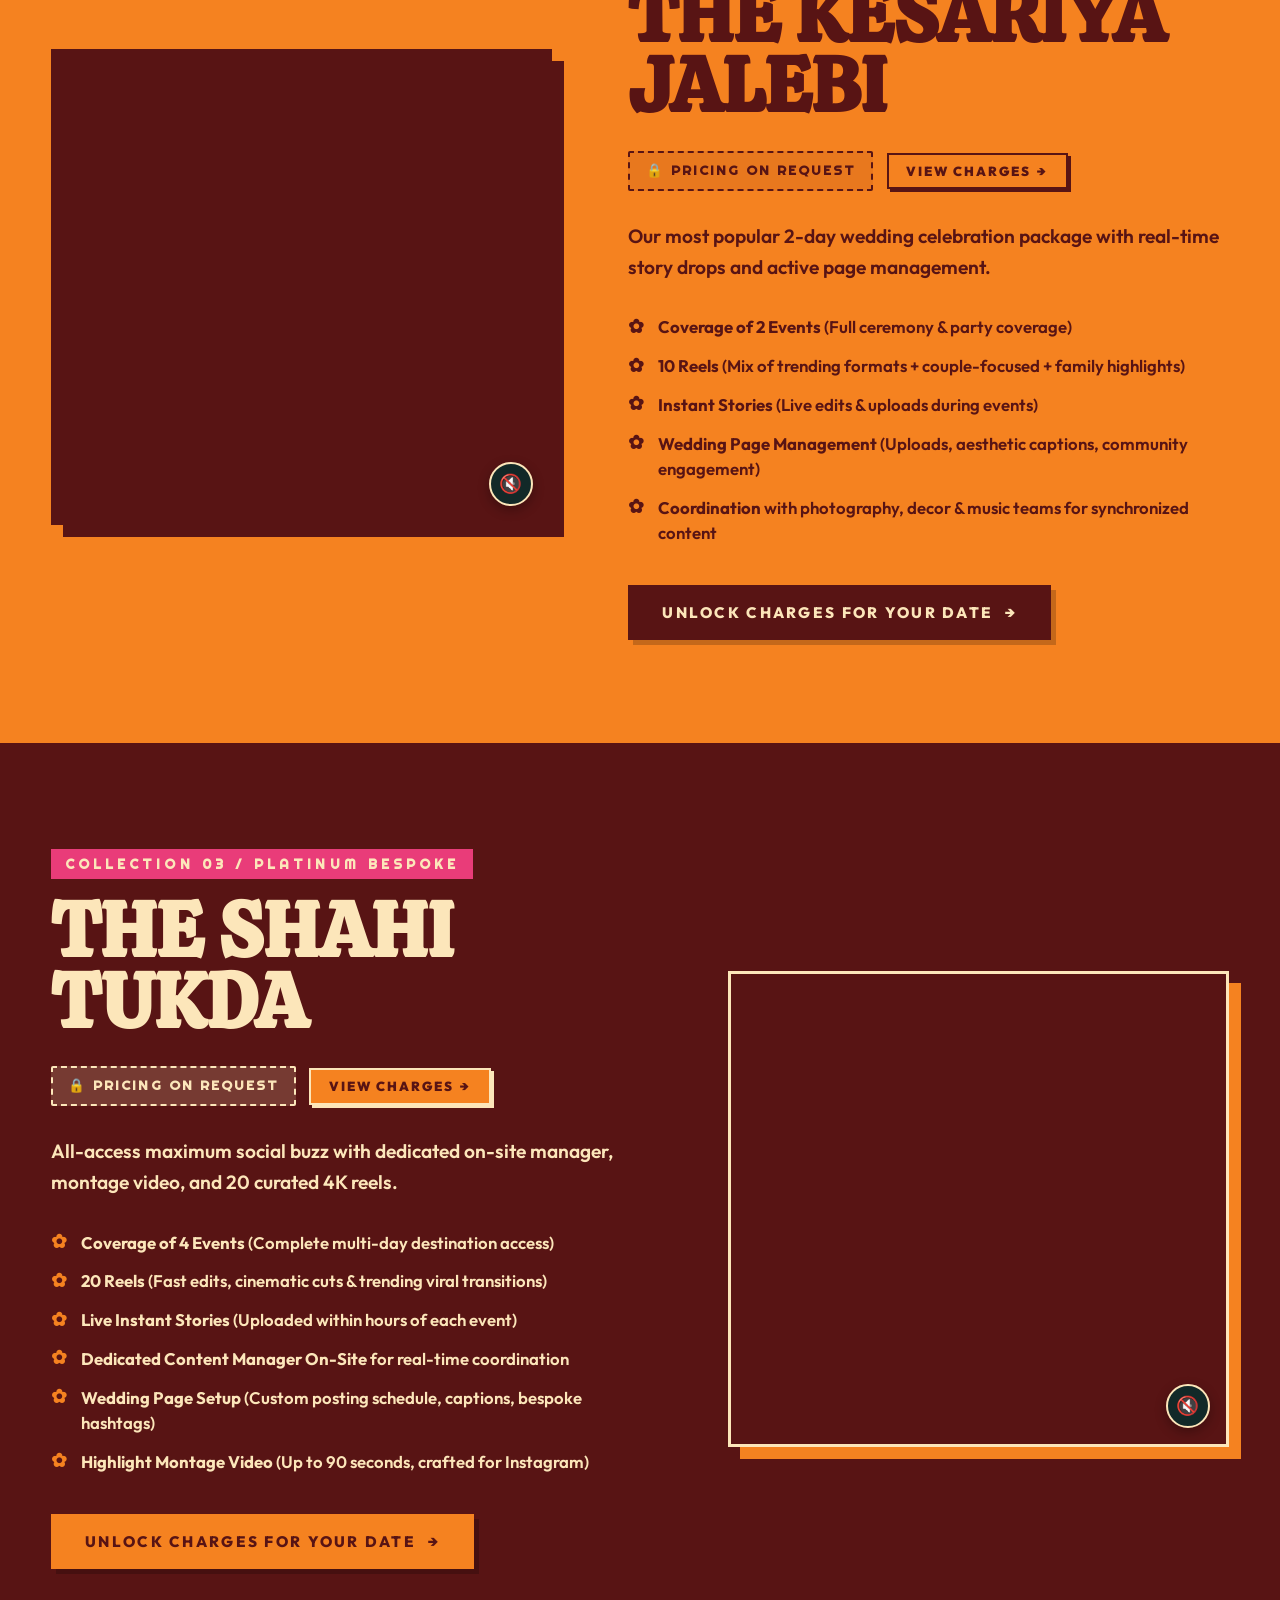
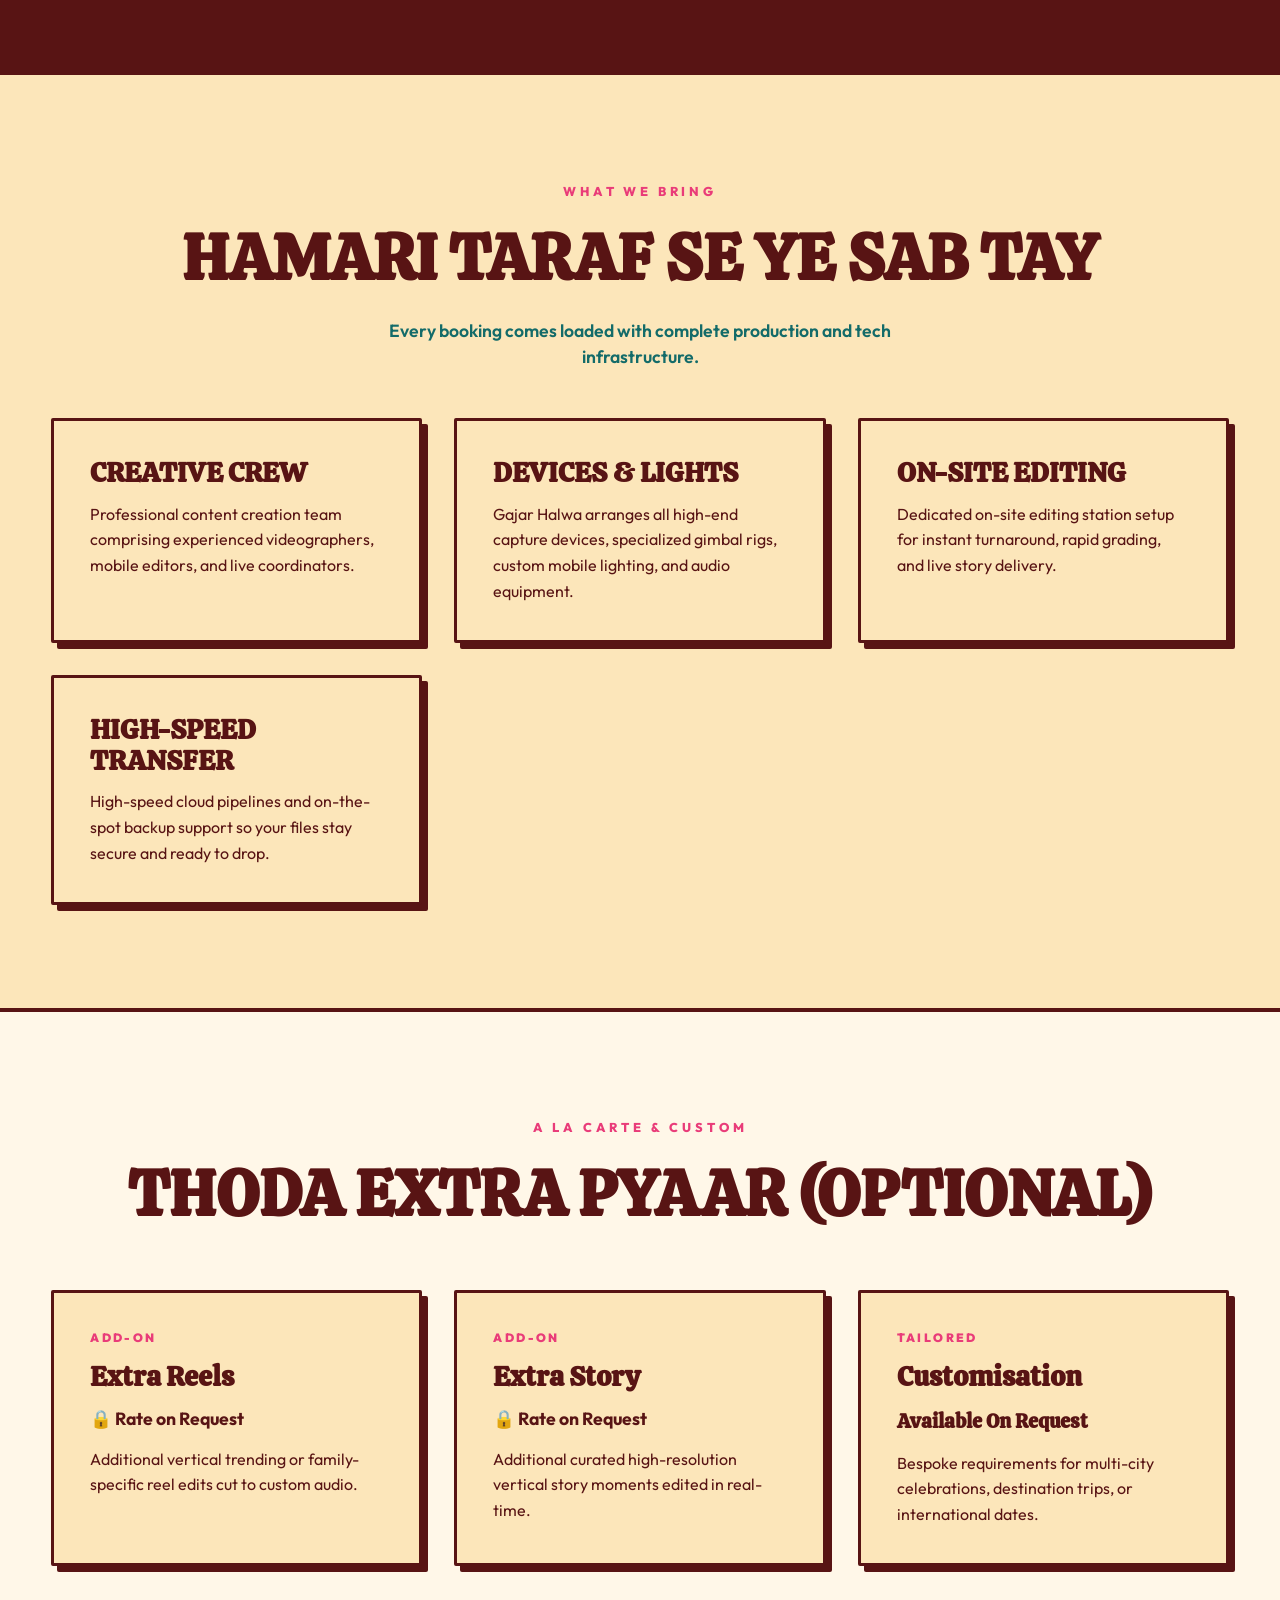
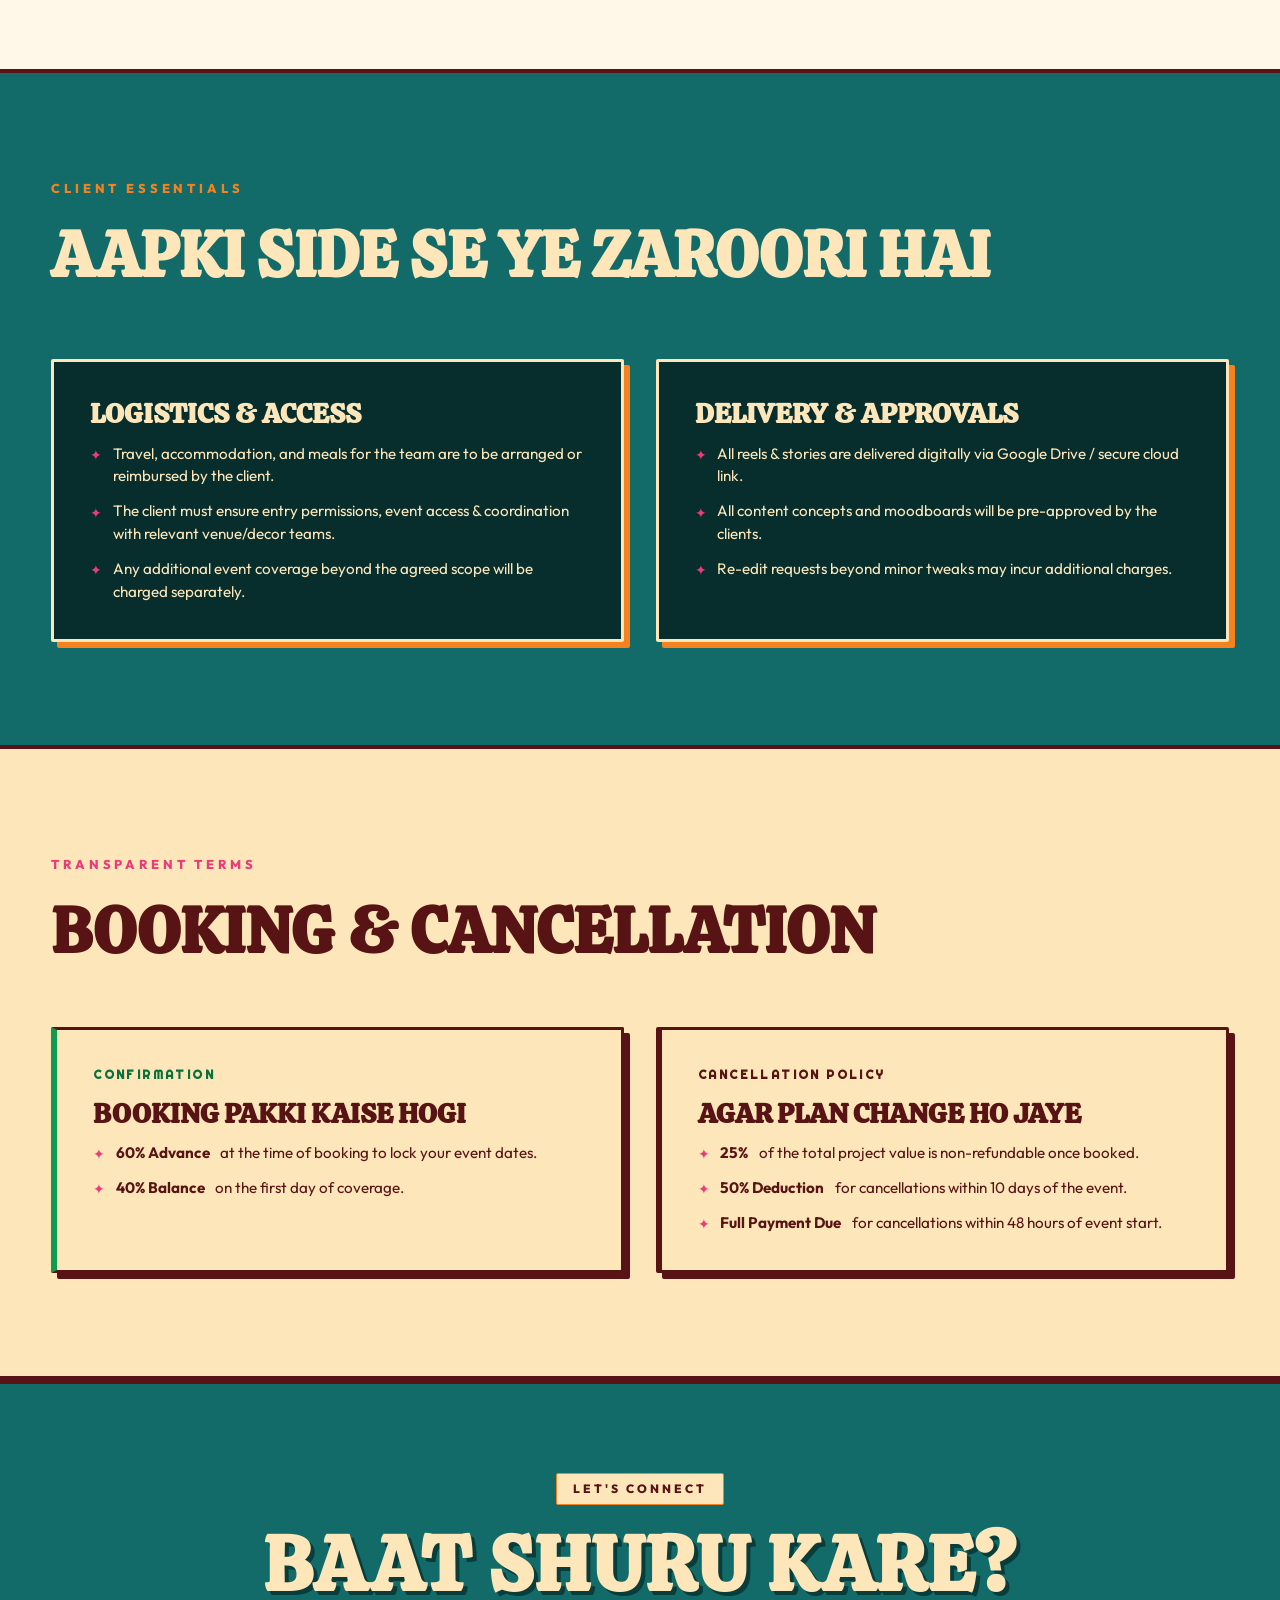
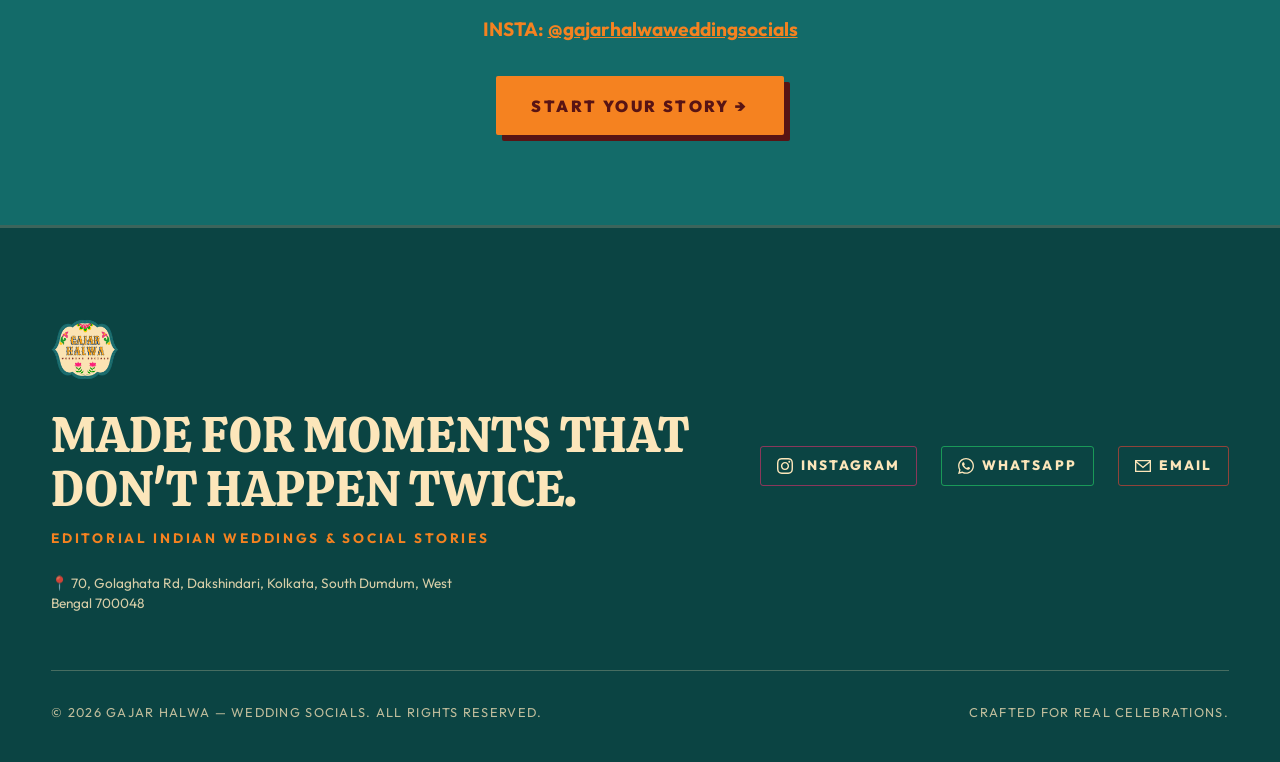
==== commit 1cdba804: "feat: add universal video sound toggles with single-audio auto-mute, cleanup unused media, and updat" ====
--- a/packages.html
+++ b/packages.html
@@ -7,25 +7,30 @@
 -->
 <!DOCTYPE html>
 <html lang="en">
+
 <head>
   <meta charset="UTF-8">
   <meta name="viewport" content="width=device-width, initial-scale=1.0">
   <title>Wedding Content Packages — Gajar Halwa | Wedding Socials</title>
-  <meta name="description" content="Wedding content packages by Gajar Halwa: The Halwa Bite (Silver ₹11,001), The Kesariya Jalebi (Gold ₹21,001), and The Shahi Tukda (Platinum ₹51,001). Instant stories, viral reels & live social buzz.">
+  <meta name="description"
+    content="Wedding content packages by Gajar Halwa: The Halwa Bite (Silver ₹11,001), The Kesariya Jalebi (Gold ₹21,001), and The Shahi Tukda (Platinum ₹51,001). Instant stories, viral reels & live social buzz.">
   <meta name="author" content="Vicky Prasad Mahato">
   <meta name="designer" content="Vicky Prasad Mahato - https://abvicky.in">
   <meta name="developer" content="Vicky Prasad Mahato - https://abvicky.in">
   <link rel="author" href="https://abvicky.in">
-  
+
   <!-- Google Fonts: Retro Indian Festive & Matchbox Aesthetic -->
   <link rel="preconnect" href="https://fonts.googleapis.com">
   <link rel="preconnect" href="https://fonts.gstatic.com" crossorigin>
-  <link href="https://fonts.googleapis.com/css2?family=Abril+Fatface&family=Calistoga&family=Outfit:wght@400;500;600;700;800;900&family=Righteous&family=Syne:wght@700;800;900&display=swap" rel="stylesheet">
+  <link
+    href="https://fonts.googleapis.com/css2?family=Abril+Fatface&family=Calistoga&family=Outfit:wght@400;500;600;700;800;900&family=Righteous&family=Syne:wght@700;800;900&display=swap"
+    rel="stylesheet">
 
   <!-- Stylesheets -->
   <link rel="stylesheet" href="styles/main.css">
   <link rel="icon" type="image/png" href="assets/images/logo.png">
 </head>
+
 <body>
 
   <!-- Navigation (Centered Split Navbar) -->
@@ -80,7 +85,8 @@
         <span class="hero-folk-pill">✦ TRENDING WEDDING CONTENT ✦</span>
         <h1 class="packages-page-title">WEDDING CONTENT PACKAGES</h1>
         <p class="packages-page-subtitle">
-          At Gajar Halwa, we don’t just capture moments — we create memories that trend. From candid reels to instant story drops, we bring your wedding alive online — within hours.
+          At Gajar Halwa, we don’t just capture moments — we create memories that trend. From candid reels to instant
+          story drops, we bring your wedding alive online — within hours.
         </p>
 
         <!-- Dynamic Pricing Unlocked Notification Banner (Shown when user submits event details) -->
@@ -108,7 +114,8 @@
             <div class="package-price-row">
               <div class="price-locked-view" id="price-locked-1">
                 <span class="price-locked-tag">🔒 PRICING ON REQUEST</span>
-                <button type="button" class="btn-unlock-inline btn-trigger-unlock" data-package="halwa-bite" data-package-name="The Halwa Bite (Silver)">
+                <button type="button" class="btn-unlock-inline btn-trigger-unlock" data-package="halwa-bite"
+                  data-package-name="The Halwa Bite (Silver)">
                   VIEW CHARGES <span>→</span>
                 </button>
               </div>
@@ -138,15 +145,18 @@
               </li>
               <li class="package-deliverable-item">
                 <span class="package-deliverable-bullet">✿</span>
-                <span><strong>Basic Coordination</strong> with your decor and photography team for seamless content coverage</span>
+                <span><strong>Basic Coordination</strong> with your decor and photography team for seamless content
+                  coverage</span>
               </li>
             </ul>
 
             <div class="package-action-row">
-              <button type="button" class="btn-book-package btn-trigger-unlock action-btn-locked" id="action-lock-1" data-package="halwa-bite" data-package-name="The Halwa Bite (Silver)">
+              <button type="button" class="btn-book-package btn-trigger-unlock action-btn-locked" id="action-lock-1"
+                data-package="halwa-bite" data-package-name="The Halwa Bite (Silver)">
                 UNLOCK CHARGES FOR YOUR DATE <span>→</span>
               </button>
-              <a href="https://wa.me/916289831240" class="btn-book-package action-btn-revealed" id="btn-book-1" style="display: none;" target="_blank" rel="noopener noreferrer">
+              <a href="https://wa.me/916289831240" class="btn-book-package action-btn-revealed" id="btn-book-1"
+                style="display: none;" target="_blank" rel="noopener noreferrer">
                 BOOK THE HALWA BITE (WHATSAPP) <span>→</span>
               </a>
             </div>
@@ -155,9 +165,14 @@
           <!-- Visual Box -->
           <div class="package-visual-composition">
             <div class="package-visual-box">
-              <video class="package-reel-video" autoplay loop muted playsinline style="width:100%; height:100%; object-fit:cover;">
+              <video class="package-reel-video" autoplay loop muted playsinline
+                style="width:100%; height:100%; object-fit:cover;">
                 <source src="assets/videos/reel_haldi_ceremony.mp4" type="video/mp4">
               </video>
+              <button type="button" class="video-sound-toggle" aria-label="Toggle Video Audio">
+                <span class="sound-icon sound-muted">🔇</span>
+                <span class="sound-icon sound-unmuted" style="display: none;">🔊</span>
+              </button>
             </div>
           </div>
         </div>
@@ -171,29 +186,37 @@
           <!-- Visual Box -->
           <div class="package-visual-composition">
             <div class="package-visual-box">
-              <video class="package-reel-video" autoplay loop muted playsinline style="width:100%; height:100%; object-fit:cover;">
+              <video class="package-reel-video" autoplay loop muted playsinline
+                style="width:100%; height:100%; object-fit:cover;">
                 <source src="assets/videos/reel_sangeet_dance.mp4" type="video/mp4">
               </video>
+              <button type="button" class="video-sound-toggle" aria-label="Toggle Video Audio">
+                <span class="sound-icon sound-muted">🔇</span>
+                <span class="sound-icon sound-unmuted" style="display: none;">🔊</span>
+              </button>
             </div>
           </div>
 
           <!-- Details Column -->
           <div class="package-info-flow">
-            <span class="package-num-tag" style="background-color: var(--deep-red); color: var(--warm-cream);">COLLECTION 02 / GOLD SIGNATURE</span>
+            <span class="package-num-tag"
+              style="background-color: var(--deep-red); color: var(--warm-cream);">COLLECTION 02 / GOLD SIGNATURE</span>
             <h2 class="package-name">THE KESARIYA JALEBI</h2>
 
             <!-- Gated Price Row -->
             <div class="package-price-row">
               <div class="price-locked-view" id="price-locked-2">
                 <span class="price-locked-tag">🔒 PRICING ON REQUEST</span>
-                <button type="button" class="btn-unlock-inline btn-trigger-unlock" data-package="kesariya-jalebi" data-package-name="The Kesariya Jalebi (Gold)">
+                <button type="button" class="btn-unlock-inline btn-trigger-unlock" data-package="kesariya-jalebi"
+                  data-package-name="The Kesariya Jalebi (Gold)">
                   VIEW CHARGES <span>→</span>
                 </button>
               </div>
               <div class="price-revealed-view" id="price-revealed-2" style="display: none;">
                 <span class="package-price-tag" style="color: var(--deep-red);">₹21,001</span>
                 <span class="package-price-sub">+ GST</span>
-                <span class="price-verified-badge" style="background: var(--deep-red); color: var(--warm-cream);">✓ UNLOCKED</span>
+                <span class="price-verified-badge" style="background: var(--deep-red); color: var(--warm-cream);">✓
+                  UNLOCKED</span>
               </div>
             </div>
 
@@ -216,19 +239,25 @@
               </li>
               <li class="package-deliverable-item">
                 <span class="package-deliverable-bullet">✿</span>
-                <span><strong>Wedding Page Management</strong> (Uploads, aesthetic captions, community engagement)</span>
-              </li>
-              <li class="package-deliverable-item">
-                <span class="package-deliverable-bullet">✿</span>
-                <span><strong>Coordination</strong> with photography, decor &amp; music teams for synchronized content</span>
+                <span><strong>Wedding Page Management</strong> (Uploads, aesthetic captions, community
+                  engagement)</span>
+              </li>
+              <li class="package-deliverable-item">
+                <span class="package-deliverable-bullet">✿</span>
+                <span><strong>Coordination</strong> with photography, decor &amp; music teams for synchronized
+                  content</span>
               </li>
             </ul>
 
             <div class="package-action-row">
-              <button type="button" class="btn-book-package btn-trigger-unlock action-btn-locked" id="action-lock-2" data-package="kesariya-jalebi" data-package-name="The Kesariya Jalebi (Gold)" style="background: var(--deep-red); color: var(--warm-cream);">
+              <button type="button" class="btn-book-package btn-trigger-unlock action-btn-locked" id="action-lock-2"
+                data-package="kesariya-jalebi" data-package-name="The Kesariya Jalebi (Gold)"
+                style="background: var(--deep-red); color: var(--warm-cream);">
                 UNLOCK CHARGES FOR YOUR DATE <span>→</span>
               </button>
-              <a href="https://wa.me/916289831240" class="btn-book-package action-btn-revealed" id="btn-book-2" style="display: none; background: var(--deep-red); color: var(--warm-cream);" target="_blank" rel="noopener noreferrer">
+              <a href="https://wa.me/916289831240" class="btn-book-package action-btn-revealed" id="btn-book-2"
+                style="display: none; background: var(--deep-red); color: var(--warm-cream);" target="_blank"
+                rel="noopener noreferrer">
                 BOOK KESARIYA JALEBI (WHATSAPP) <span>→</span>
               </a>
             </div>
@@ -250,7 +279,8 @@
             <div class="package-price-row">
               <div class="price-locked-view" id="price-locked-3">
                 <span class="price-locked-tag">🔒 PRICING ON REQUEST</span>
-                <button type="button" class="btn-unlock-inline btn-trigger-unlock" data-package="shahi-tukda" data-package-name="The Shahi Tukda (Platinum)">
+                <button type="button" class="btn-unlock-inline btn-trigger-unlock" data-package="shahi-tukda"
+                  data-package-name="The Shahi Tukda (Platinum)">
                   VIEW CHARGES <span>→</span>
                 </button>
               </div>
@@ -293,10 +323,12 @@
             </ul>
 
             <div class="package-action-row">
-              <button type="button" class="btn-book-package btn-trigger-unlock action-btn-locked" id="action-lock-3" data-package="shahi-tukda" data-package-name="The Shahi Tukda (Platinum)">
+              <button type="button" class="btn-book-package btn-trigger-unlock action-btn-locked" id="action-lock-3"
+                data-package="shahi-tukda" data-package-name="The Shahi Tukda (Platinum)">
                 UNLOCK CHARGES FOR YOUR DATE <span>→</span>
               </button>
-              <a href="https://wa.me/916289831240" class="btn-book-package action-btn-revealed" id="btn-book-3" style="display: none;" target="_blank" rel="noopener noreferrer">
+              <a href="https://wa.me/916289831240" class="btn-book-package action-btn-revealed" id="btn-book-3"
+                style="display: none;" target="_blank" rel="noopener noreferrer">
                 BOOK SHAHI TUKDA (WHATSAPP) <span>→</span>
               </a>
             </div>
@@ -305,9 +337,14 @@
           <!-- Visual Box -->
           <div class="package-visual-composition">
             <div class="package-visual-box">
-              <video class="package-reel-video" autoplay loop muted playsinline style="width:100%; height:100%; object-fit:cover;">
-                <source src="assets/videos/reel_baraat_entry.mp4" type="video/mp4">
+              <video class="package-reel-video" autoplay loop muted playsinline
+                style="width:100%; height:100%; object-fit:cover;">
+                <source src="assets/videos/Package3.mp4" type="video/mp4">
               </video>
+              <button type="button" class="video-sound-toggle" aria-label="Toggle Video Audio">
+                <span class="sound-icon sound-muted">🔇</span>
+                <span class="sound-icon sound-unmuted" style="display: none;">🔊</span>
+              </button>
             </div>
           </div>
         </div>
@@ -322,7 +359,8 @@
           <h2 style="font-family: var(--font-display-folk); font-size: clamp(2.4rem, 5vw, 4.2rem); margin-top: 0.5rem;">
             HAMARI TARAF SE YE SAB TAY
           </h2>
-          <p style="font-size: 1.1rem; font-weight: 600; color: var(--gajar-teal); max-width: 600px; margin: 0.75rem auto 0;">
+          <p
+            style="font-size: 1.1rem; font-weight: 600; color: var(--gajar-teal); max-width: 600px; margin: 0.75rem auto 0;">
             Every booking comes loaded with complete production and tech infrastructure.
           </p>
         </div>
@@ -330,22 +368,26 @@
         <div class="editorial-info-grid">
           <div class="editorial-info-card">
             <h3>CREATIVE CREW</h3>
-            <p>Professional content creation team comprising experienced videographers, mobile editors, and live coordinators.</p>
+            <p>Professional content creation team comprising experienced videographers, mobile editors, and live
+              coordinators.</p>
           </div>
 
           <div class="editorial-info-card">
             <h3>DEVICES &amp; LIGHTS</h3>
-            <p>Gajar Halwa arranges all high-end capture devices, specialized gimbal rigs, custom mobile lighting, and audio equipment.</p>
+            <p>Gajar Halwa arranges all high-end capture devices, specialized gimbal rigs, custom mobile lighting, and
+              audio equipment.</p>
           </div>
 
           <div class="editorial-info-card">
             <h3>ON-SITE EDITING</h3>
-            <p>Dedicated on-site editing station setup for instant turnaround, rapid grading, and live story delivery.</p>
+            <p>Dedicated on-site editing station setup for instant turnaround, rapid grading, and live story delivery.
+            </p>
           </div>
 
           <div class="editorial-info-card">
             <h3>HIGH-SPEED TRANSFER</h3>
-            <p>High-speed cloud pipelines and on-the-spot backup support so your files stay secure and ready to drop.</p>
+            <p>High-speed cloud pipelines and on-the-spot backup support so your files stay secure and ready to drop.
+            </p>
           </div>
         </div>
       </div>
@@ -363,29 +405,40 @@
 
         <div class="editorial-info-grid">
           <div class="editorial-info-card" style="background: var(--warm-cream);">
-            <span style="font-size: 0.75rem; font-weight: 900; letter-spacing: 0.2em; color: var(--hot-pink);">ADD-ON</span>
+            <span
+              style="font-size: 0.75rem; font-weight: 900; letter-spacing: 0.2em; color: var(--hot-pink);">ADD-ON</span>
             <h3>Extra Reels</h3>
             <div class="addon-price-box">
-              <p class="addon-price-locked" style="font-size: 1.1rem; font-weight: 700; color: var(--deep-red);">🔒 Rate on Request</p>
-              <p class="addon-price-revealed" style="display: none; font-size: 1.5rem; font-weight: 800; font-family: var(--font-display-folk); color: var(--deep-red);">₹3,000 <span style="font-size: 0.85rem; font-family: var(--font-body);">/ reel</span></p>
+              <p class="addon-price-locked" style="font-size: 1.1rem; font-weight: 700; color: var(--deep-red);">🔒 Rate
+                on Request</p>
+              <p class="addon-price-revealed"
+                style="display: none; font-size: 1.5rem; font-weight: 800; font-family: var(--font-display-folk); color: var(--deep-red);">
+                ₹3,000 <span style="font-size: 0.85rem; font-family: var(--font-body);">/ reel</span></p>
             </div>
             <p>Additional vertical trending or family-specific reel edits cut to custom audio.</p>
           </div>
 
           <div class="editorial-info-card" style="background: var(--warm-cream);">
-            <span style="font-size: 0.75rem; font-weight: 900; letter-spacing: 0.2em; color: var(--hot-pink);">ADD-ON</span>
+            <span
+              style="font-size: 0.75rem; font-weight: 900; letter-spacing: 0.2em; color: var(--hot-pink);">ADD-ON</span>
             <h3>Extra Story</h3>
             <div class="addon-price-box">
-              <p class="addon-price-locked" style="font-size: 1.1rem; font-weight: 700; color: var(--deep-red);">🔒 Rate on Request</p>
-              <p class="addon-price-revealed" style="display: none; font-size: 1.5rem; font-weight: 800; font-family: var(--font-display-folk); color: var(--deep-red);">₹1,000 <span style="font-size: 0.85rem; font-family: var(--font-body);">/ story</span></p>
+              <p class="addon-price-locked" style="font-size: 1.1rem; font-weight: 700; color: var(--deep-red);">🔒 Rate
+                on Request</p>
+              <p class="addon-price-revealed"
+                style="display: none; font-size: 1.5rem; font-weight: 800; font-family: var(--font-display-folk); color: var(--deep-red);">
+                ₹1,000 <span style="font-size: 0.85rem; font-family: var(--font-body);">/ story</span></p>
             </div>
             <p>Additional curated high-resolution vertical story moments edited in real-time.</p>
           </div>
 
           <div class="editorial-info-card" style="background: var(--warm-cream);">
-            <span style="font-size: 0.75rem; font-weight: 900; letter-spacing: 0.2em; color: var(--hot-pink);">TAILORED</span>
+            <span
+              style="font-size: 0.75rem; font-weight: 900; letter-spacing: 0.2em; color: var(--hot-pink);">TAILORED</span>
             <h3>Customisation</h3>
-            <p style="font-size: 1.25rem; font-weight: 800; font-family: var(--font-display-folk); color: var(--deep-red);">Available On Request</p>
+            <p
+              style="font-size: 1.25rem; font-weight: 800; font-family: var(--font-display-folk); color: var(--deep-red);">
+              Available On Request</p>
             <p>Bespoke requirements for multi-city celebrations, destination trips, or international dates.</p>
           </div>
         </div>
@@ -397,7 +450,8 @@
       <div class="container">
         <div style="margin-bottom: 3.5rem;">
           <span class="edit-label" style="color: var(--bright-orange);">CLIENT ESSENTIALS</span>
-          <h2 style="font-family: var(--font-display-folk); font-size: clamp(2.4rem, 5vw, 4.2rem); margin-top: 0.5rem; color: var(--warm-cream);">
+          <h2
+            style="font-family: var(--font-display-folk); font-size: clamp(2.4rem, 5vw, 4.2rem); margin-top: 0.5rem; color: var(--warm-cream);">
             AAPKI SIDE SE YE ZAROORI HAI
           </h2>
         </div>
@@ -407,7 +461,8 @@
             <h3>LOGISTICS &amp; ACCESS</h3>
             <ul>
               <li>Travel, accommodation, and meals for the team are to be arranged or reimbursed by the client.</li>
-              <li>The client must ensure entry permissions, event access &amp; coordination with relevant venue/decor teams.</li>
+              <li>The client must ensure entry permissions, event access &amp; coordination with relevant venue/decor
+                teams.</li>
               <li>Any additional event coverage beyond the agreed scope will be charged separately.</li>
             </ul>
           </div>
@@ -437,7 +492,8 @@
         <div class="editorial-info-grid">
           <!-- Payment Terms -->
           <div class="editorial-info-card" style="border-left: 6px solid var(--fresh-green);">
-            <span style="font-family: var(--font-display-heavy); font-size: 0.75rem; letter-spacing: 0.2em; color: var(--fresh-green-dark); font-weight: 900;">CONFIRMATION</span>
+            <span
+              style="font-family: var(--font-display-heavy); font-size: 0.75rem; letter-spacing: 0.2em; color: var(--fresh-green-dark); font-weight: 900;">CONFIRMATION</span>
             <h3>BOOKING PAKKI KAISE HOGI</h3>
             <ul>
               <li><strong>60% Advance</strong> at the time of booking to lock your event dates.</li>
@@ -447,7 +503,9 @@
 
           <!-- Cancellation Policy -->
           <div class="editorial-info-card" style="border-left: 6px solid var(--deep-red);">
-            <span style="font-family: var(--font-display-heavy); font-size: 0.75rem; letter-spacing: 0.2em; color: var(--deep-red); font-weight: 900;">CANCELLATION POLICY</span>
+            <span
+              style="font-family: var(--font-display-heavy); font-size: 0.75rem; letter-spacing: 0.2em; color: var(--deep-red); font-weight: 900;">CANCELLATION
+              POLICY</span>
             <h3>AGAR PLAN CHANGE HO JAYE</h3>
             <ul>
               <li><strong>25%</strong> of the total project value is non-refundable once booked.</li>
@@ -467,7 +525,8 @@
           BAAT SHURU KARE?
         </h2>
         <p style="font-size: 1.2rem; font-weight: 700; color: var(--bright-orange); margin-bottom: 2rem;">
-          INSTA: <a href="https://instagram.com/gajarhalwaweddingsocials" target="_blank" rel="noopener noreferrer" style="text-decoration: underline;">@gajarhalwaweddingsocials</a>
+          INSTA: <a href="https://instagram.com/gajarhalwaweddingsocials" target="_blank" rel="noopener noreferrer"
+            style="text-decoration: underline;">@gajarhalwaweddingsocials</a>
         </p>
         <a href="index.html#contact" class="hero-cta-btn" style="margin: 0 auto;">
           START YOUR STORY →
@@ -498,20 +557,31 @@
         <div class="footer-links-group">
           <ul class="footer-social-list">
             <li>
-              <a href="https://instagram.com/gajarhalwaweddingsocials" target="_blank" rel="noopener noreferrer" class="footer-social-link social-instagram">
-                <svg viewBox="0 0 24 24" fill="currentColor"><path d="M12 2.163c3.204 0 3.584.012 4.85.07 3.252.148 4.771 1.691 4.919 4.919.058 1.265.069 1.645.069 4.849 0 3.205-.012 3.584-.069 4.849-.149 3.225-1.664 4.771-4.919 4.919-1.266.058-1.644.07-4.85.07-3.204 0-3.584-.012-4.849-.07-3.26-.149-4.771-1.699-4.919-4.92-.058-1.265-.07-1.644-.07-4.849 0-3.204.013-3.583.07-4.849.149-3.227 1.664-4.771 4.919-4.919 1.266-.057 1.645-.069 4.849-.069zm0-2.163c-3.259 0-3.667.014-4.947.072-4.358.2-6.78 2.618-6.98 6.98-.059 1.281-.073 1.689-.073 4.948 0 3.259.014 3.668.072 4.948.2 4.358 2.618 6.78 6.98 6.98 1.281.058 1.689.072 4.948.072 3.259 0 3.668-.014 4.948-.072 4.354-.2 6.782-2.618 6.979-6.98.059-1.28.073-1.689.073-4.948 0-3.259-.014-3.667-.072-4.947-.196-4.354-2.617-6.78-6.979-6.98-1.281-.059-1.69-.073-4.949-.073zm0 5.838c-3.403 0-6.162 2.759-6.162 6.162s2.759 6.163 6.162 6.163 6.162-2.759 6.162-6.163c0-3.403-2.759-6.162-6.162-6.162zm0 10.162c-2.209 0-4-1.79-4-4 0-2.209 1.791-4 4-4s4 1.791 4 4c0 2.21-1.791 4-4 4zm6.406-11.845c-.796 0-1.441.645-1.441 1.44s.645 1.44 1.441 1.44c.795 0 1.439-.645 1.439-1.44s-.644-1.44-1.439-1.44z"/></svg>
+              <a href="https://instagram.com/gajarhalwaweddingsocials" target="_blank" rel="noopener noreferrer"
+                class="footer-social-link social-instagram">
+                <svg viewBox="0 0 24 24" fill="currentColor">
+                  <path
+                    d="M12 2.163c3.204 0 3.584.012 4.85.07 3.252.148 4.771 1.691 4.919 4.919.058 1.265.069 1.645.069 4.849 0 3.205-.012 3.584-.069 4.849-.149 3.225-1.664 4.771-4.919 4.919-1.266.058-1.644.07-4.85.07-3.204 0-3.584-.012-4.849-.07-3.26-.149-4.771-1.699-4.919-4.92-.058-1.265-.07-1.644-.07-4.849 0-3.204.013-3.583.07-4.849.149-3.227 1.664-4.771 4.919-4.919 1.266-.057 1.645-.069 4.849-.069zm0-2.163c-3.259 0-3.667.014-4.947.072-4.358.2-6.78 2.618-6.98 6.98-.059 1.281-.073 1.689-.073 4.948 0 3.259.014 3.668.072 4.948.2 4.358 2.618 6.78 6.98 6.98 1.281.058 1.689.072 4.948.072 3.259 0 3.668-.014 4.948-.072 4.354-.2 6.782-2.618 6.979-6.98.059-1.28.073-1.689.073-4.948 0-3.259-.014-3.667-.072-4.947-.196-4.354-2.617-6.78-6.979-6.98-1.281-.059-1.69-.073-4.949-.073zm0 5.838c-3.403 0-6.162 2.759-6.162 6.162s2.759 6.163 6.162 6.163 6.162-2.759 6.162-6.163c0-3.403-2.759-6.162-6.162-6.162zm0 10.162c-2.209 0-4-1.79-4-4 0-2.209 1.791-4 4-4s4 1.791 4 4c0 2.21-1.791 4-4 4zm6.406-11.845c-.796 0-1.441.645-1.441 1.44s.645 1.44 1.441 1.44c.795 0 1.439-.645 1.439-1.44s-.644-1.44-1.439-1.44z" />
+                </svg>
                 INSTAGRAM
               </a>
             </li>
             <li>
-              <a href="https://wa.me/916289831240" target="_blank" rel="noopener noreferrer" class="footer-social-link social-whatsapp">
-                <svg viewBox="0 0 24 24" fill="currentColor"><path d="M.057 24l1.687-6.163c-1.041-1.804-1.588-3.849-1.587-5.946.003-6.556 5.338-11.891 11.893-11.891 3.181.001 6.167 1.24 8.413 3.488 2.245 2.248 3.481 5.236 3.48 8.414-.003 6.557-5.338 11.892-11.893 11.892-1.99-.001-3.951-.5-5.688-1.448l-6.305 1.654zm6.597-3.807c1.676.995 3.276 1.591 5.392 1.592 5.448 0 9.886-4.434 9.889-9.885.002-5.462-4.415-9.89-9.881-9.892-5.452 0-9.887 4.434-9.889 9.884-.001 2.225.651 3.891 1.746 5.634l-.999 3.648 3.742-.981zm11.387-5.464c-.074-.124-.272-.198-.57-.347-.297-.149-1.758-.868-2.031-.967-.272-.099-.47-.149-.669.149-.198.297-.768.967-.941 1.165-.173.198-.347.223-.644.074-.297-.149-1.255-.462-2.39-1.475-.883-.788-1.48-1.761-1.653-2.059-.173-.297-.018-.458.13-.606.134-.133.297-.347.446-.521.151-.172.2-.296.3-.495.099-.198.05-.372-.025-.521-.075-.148-.669-1.611-.916-2.206-.242-.579-.487-.501-.669-.51l-.57-.01c-.198 0-.52.074-.792.372s-1.04 1.016-1.04 2.479 1.065 2.876 1.213 3.074c.149.198 2.095 3.2 5.076 4.487.709.306 1.263.489 1.694.626.712.226 1.36.194 1.872.118.571-.085 1.758-.719 2.006-1.413.248-.695.248-1.29.173-1.414z"/></svg>
+              <a href="https://wa.me/916289831240" target="_blank" rel="noopener noreferrer"
+                class="footer-social-link social-whatsapp">
+                <svg viewBox="0 0 24 24" fill="currentColor">
+                  <path
+                    d="M.057 24l1.687-6.163c-1.041-1.804-1.588-3.849-1.587-5.946.003-6.556 5.338-11.891 11.893-11.891 3.181.001 6.167 1.24 8.413 3.488 2.245 2.248 3.481 5.236 3.48 8.414-.003 6.557-5.338 11.892-11.893 11.892-1.99-.001-3.951-.5-5.688-1.448l-6.305 1.654zm6.597-3.807c1.676.995 3.276 1.591 5.392 1.592 5.448 0 9.886-4.434 9.889-9.885.002-5.462-4.415-9.89-9.881-9.892-5.452 0-9.887 4.434-9.889 9.884-.001 2.225.651 3.891 1.746 5.634l-.999 3.648 3.742-.981zm11.387-5.464c-.074-.124-.272-.198-.57-.347-.297-.149-1.758-.868-2.031-.967-.272-.099-.47-.149-.669.149-.198.297-.768.967-.941 1.165-.173.198-.347.223-.644.074-.297-.149-1.255-.462-2.39-1.475-.883-.788-1.48-1.761-1.653-2.059-.173-.297-.018-.458.13-.606.134-.133.297-.347.446-.521.151-.172.2-.296.3-.495.099-.198.05-.372-.025-.521-.075-.148-.669-1.611-.916-2.206-.242-.579-.487-.501-.669-.51l-.57-.01c-.198 0-.52.074-.792.372s-1.04 1.016-1.04 2.479 1.065 2.876 1.213 3.074c.149.198 2.095 3.2 5.076 4.487.709.306 1.263.489 1.694.626.712.226 1.36.194 1.872.118.571-.085 1.758-.719 2.006-1.413.248-.695.248-1.29.173-1.414z" />
+                </svg>
                 WHATSAPP
               </a>
             </li>
             <li>
               <a href="mailto:gajarhalwaweddingsocials@gmail.com" class="footer-social-link social-email">
-                <svg viewBox="0 0 24 24" fill="currentColor"><path d="M0 3v18h24v-18h-24zm21.518 2l-9.518 7.713-9.518-7.713h19.036zm-19.518 14v-11.817l10 8.104 10-8.104v11.817h-20z"/></svg>
+                <svg viewBox="0 0 24 24" fill="currentColor">
+                  <path
+                    d="M0 3v18h24v-18h-24zm21.518 2l-9.518 7.713-9.518-7.713h19.036zm-19.518 14v-11.817l10 8.104 10-8.104v11.817h-20z" />
+                </svg>
                 EMAIL
               </a>
             </li>
@@ -531,19 +601,22 @@
     <div class="pricing-modal-backdrop" id="modal-backdrop"></div>
     <div class="pricing-modal-container" role="dialog" aria-modal="true" aria-labelledby="modal-title">
       <button type="button" class="pricing-modal-close" id="modal-close-btn" aria-label="Close Modal">&times;</button>
-      
+
       <div class="pricing-modal-header">
         <span class="modal-badge">✦ INSTANT ACCESS ✦</span>
         <h3 id="modal-title" class="modal-title">UNLOCK PACKAGE CHARGES</h3>
         <p class="modal-sub">
-          Enter your event date &amp; WhatsApp number to reveal the exact pricing for <strong id="modal-package-name" style="color: var(--deep-red); background: var(--warm-cream-dark); padding: 0.15rem 0.4rem; border-radius: 2px;">Selected Collection</strong>.
+          Enter your event date &amp; WhatsApp number to reveal the exact pricing for <strong id="modal-package-name"
+            style="color: var(--deep-red); background: var(--warm-cream-dark); padding: 0.15rem 0.4rem; border-radius: 2px;">Selected
+            Collection</strong>.
         </p>
       </div>
 
       <form id="unlock-pricing-form" class="unlock-form">
         <div class="form-group">
           <label for="unlock-couple-name">Your Name / Couple Names *</label>
-          <input type="text" id="unlock-couple-name" class="form-control" placeholder="e.g. Ananya &amp; Kabir" required>
+          <input type="text" id="unlock-couple-name" class="form-control" placeholder="e.g. Ananya &amp; Kabir"
+            required>
         </div>
 
         <div class="form-row-dual">
@@ -553,7 +626,8 @@
           </div>
           <div class="form-group">
             <label for="unlock-phone">Phone / WhatsApp Number *</label>
-            <input type="tel" id="unlock-phone" class="form-control" placeholder="e.g. 9876543210" pattern="[0-9]{10}" title="Please enter a valid 10-digit mobile number" required>
+            <input type="tel" id="unlock-phone" class="form-control" placeholder="e.g. 9876543210" pattern="[0-9]{10}"
+              title="Please enter a valid 10-digit mobile number" required>
           </div>
         </div>
 
@@ -568,7 +642,8 @@
           UNLOCK PACKAGE CHARGES NOW <span>→</span>
         </button>
 
-        <p class="modal-privacy-note">🔒 Zero spam. We strictly check wedding date availability and reveal exact commercials.</p>
+        <p class="modal-privacy-note">🔒 Zero spam. We strictly check wedding date availability and reveal exact
+          commercials.</p>
       </form>
     </div>
   </div>
@@ -591,4 +666,5 @@
   <!-- Main JavaScript -->
   <script src="scripts/main.js"></script>
 </body>
-</html>
+
+</html>
--- a/styles/main.css
+++ b/styles/main.css
@@ -1930,6 +1930,7 @@
 }
 
 .package-visual-box {
+  position: relative;
   overflow: hidden;
   border: 3px solid var(--deep-red);
   box-shadow: 12px 12px 0px var(--deep-red);
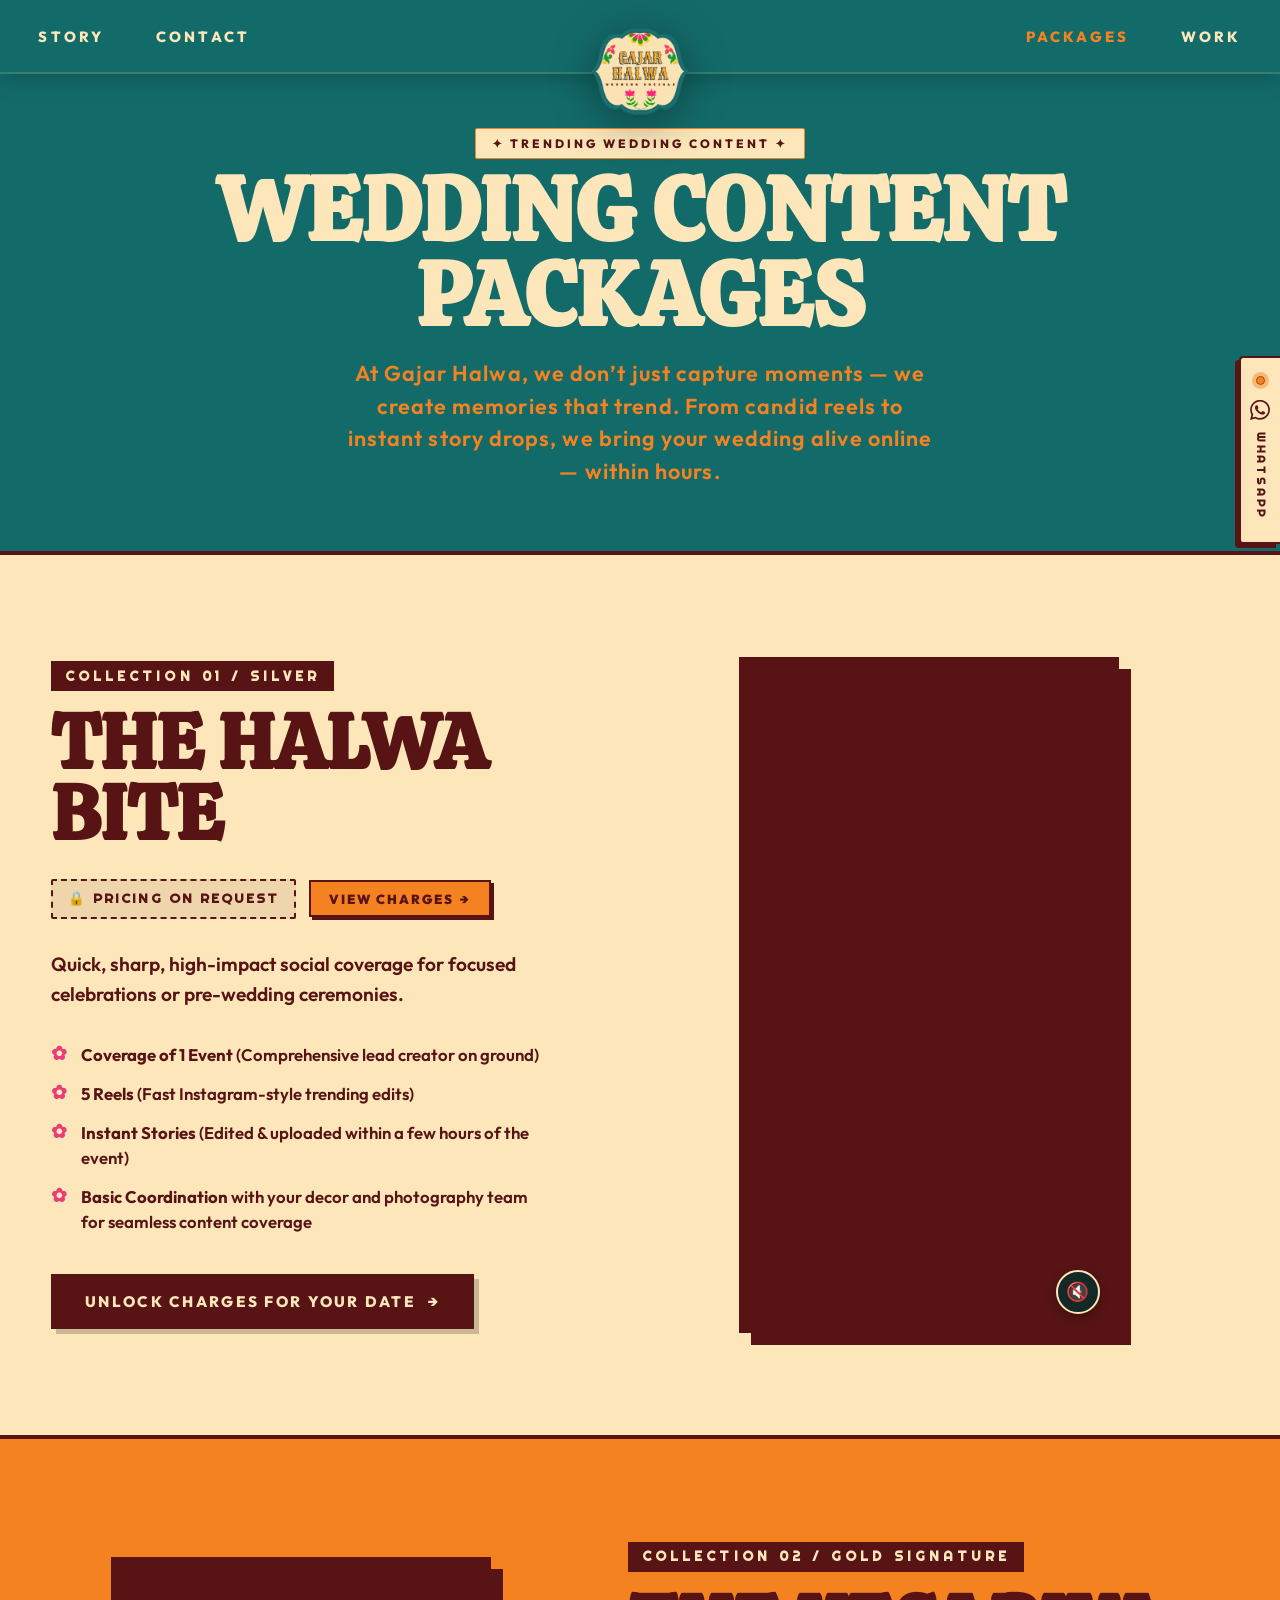
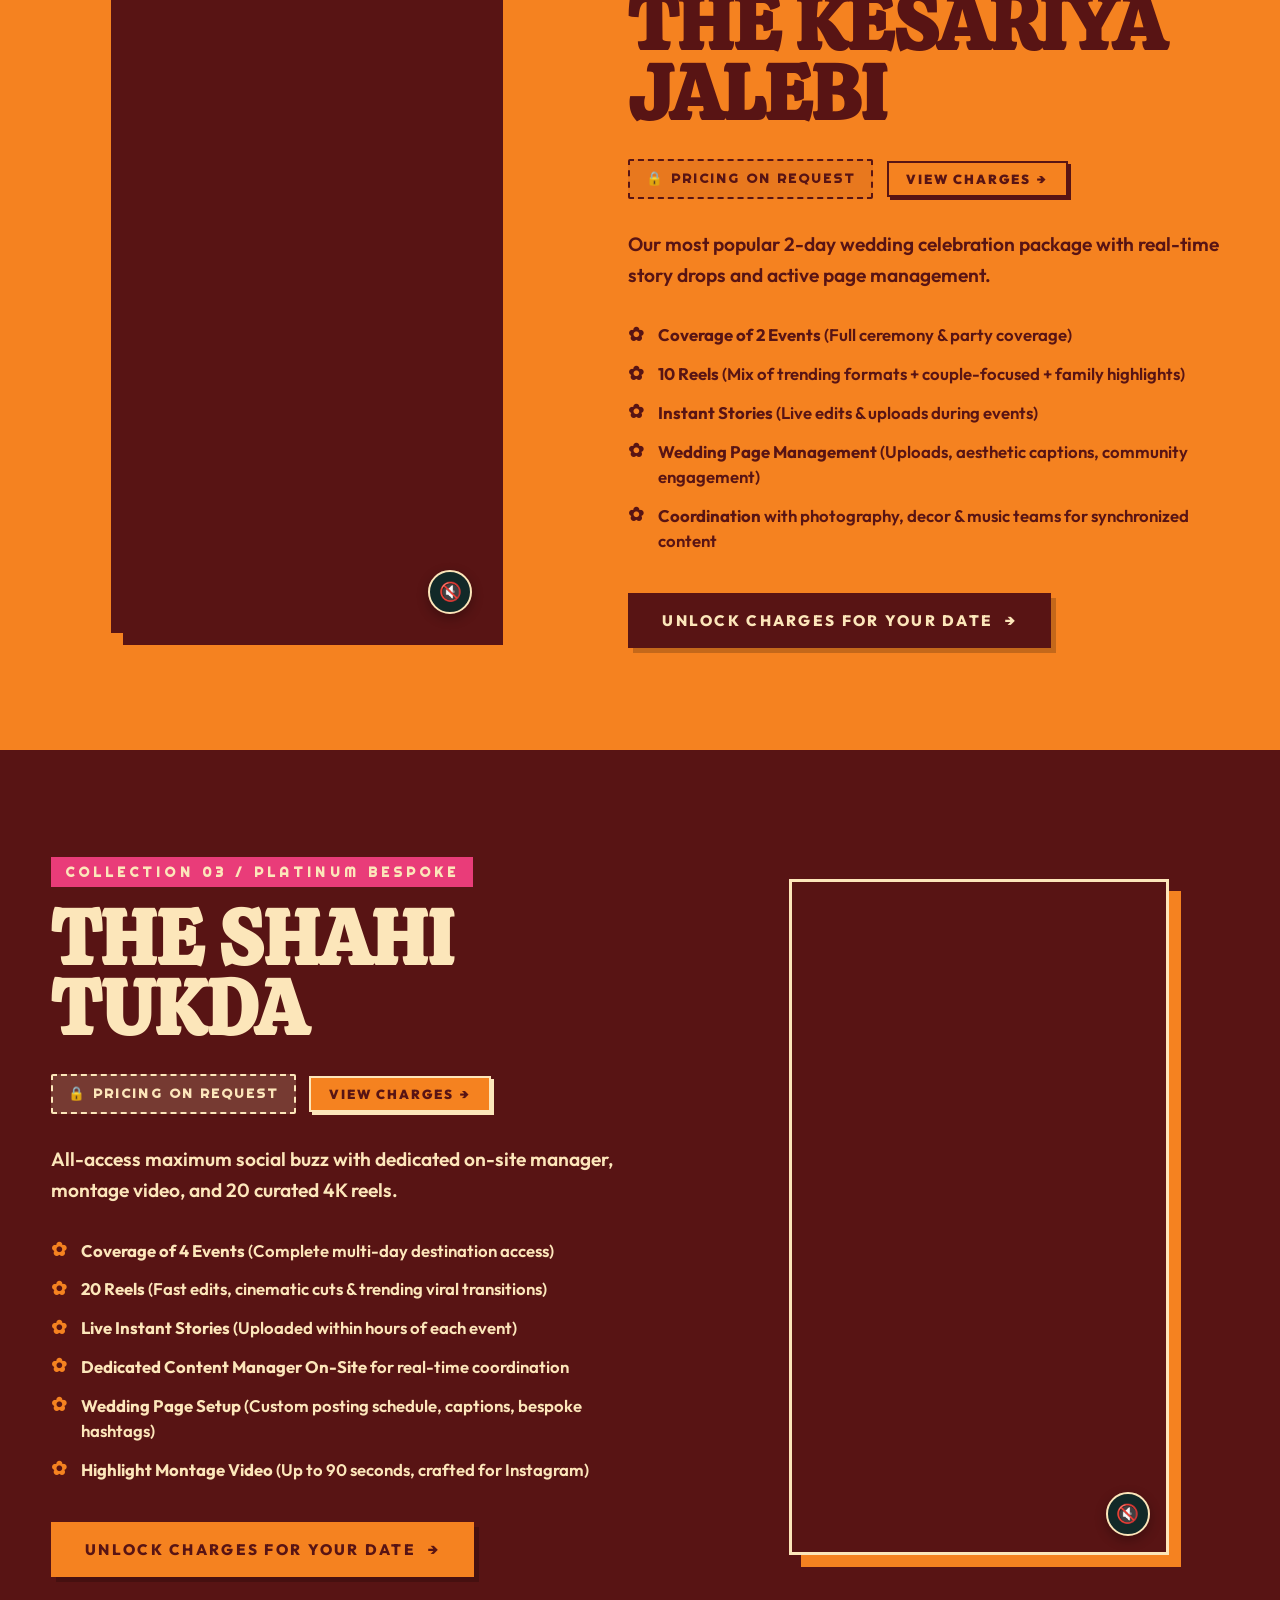
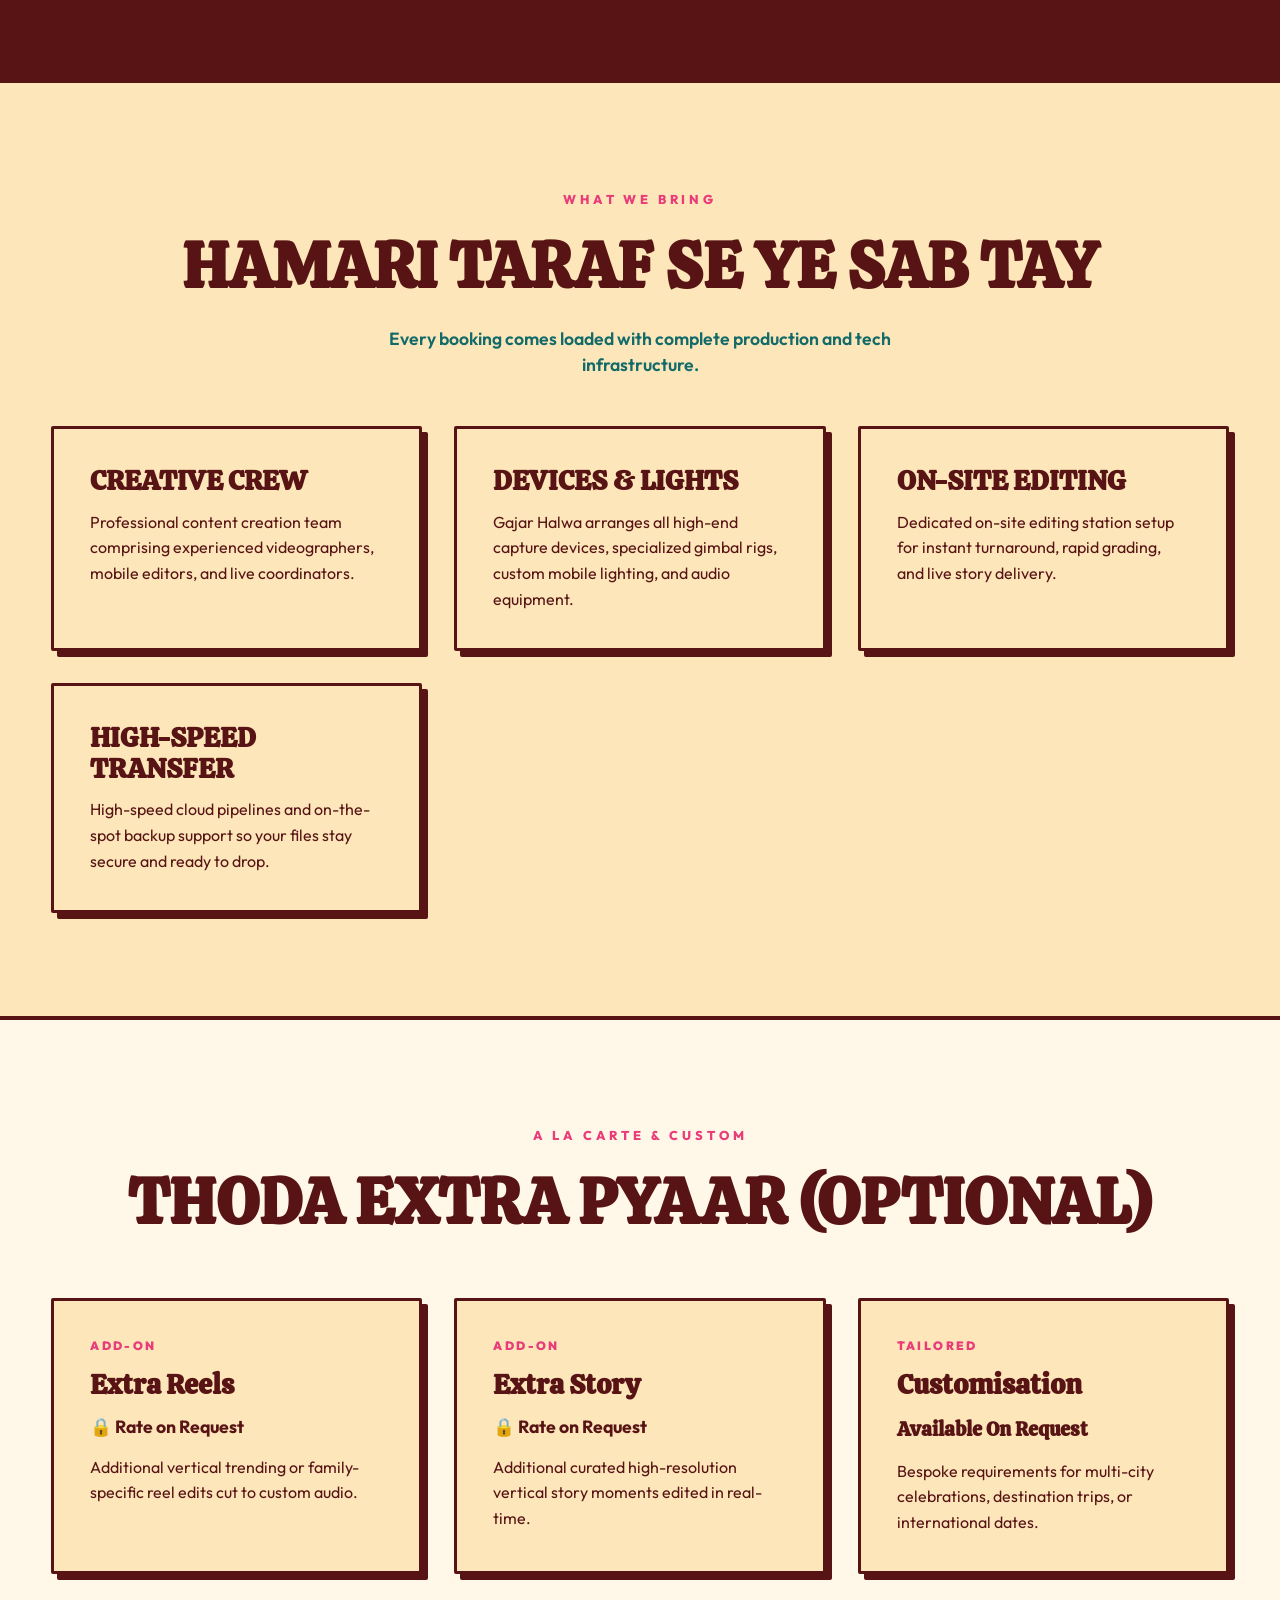
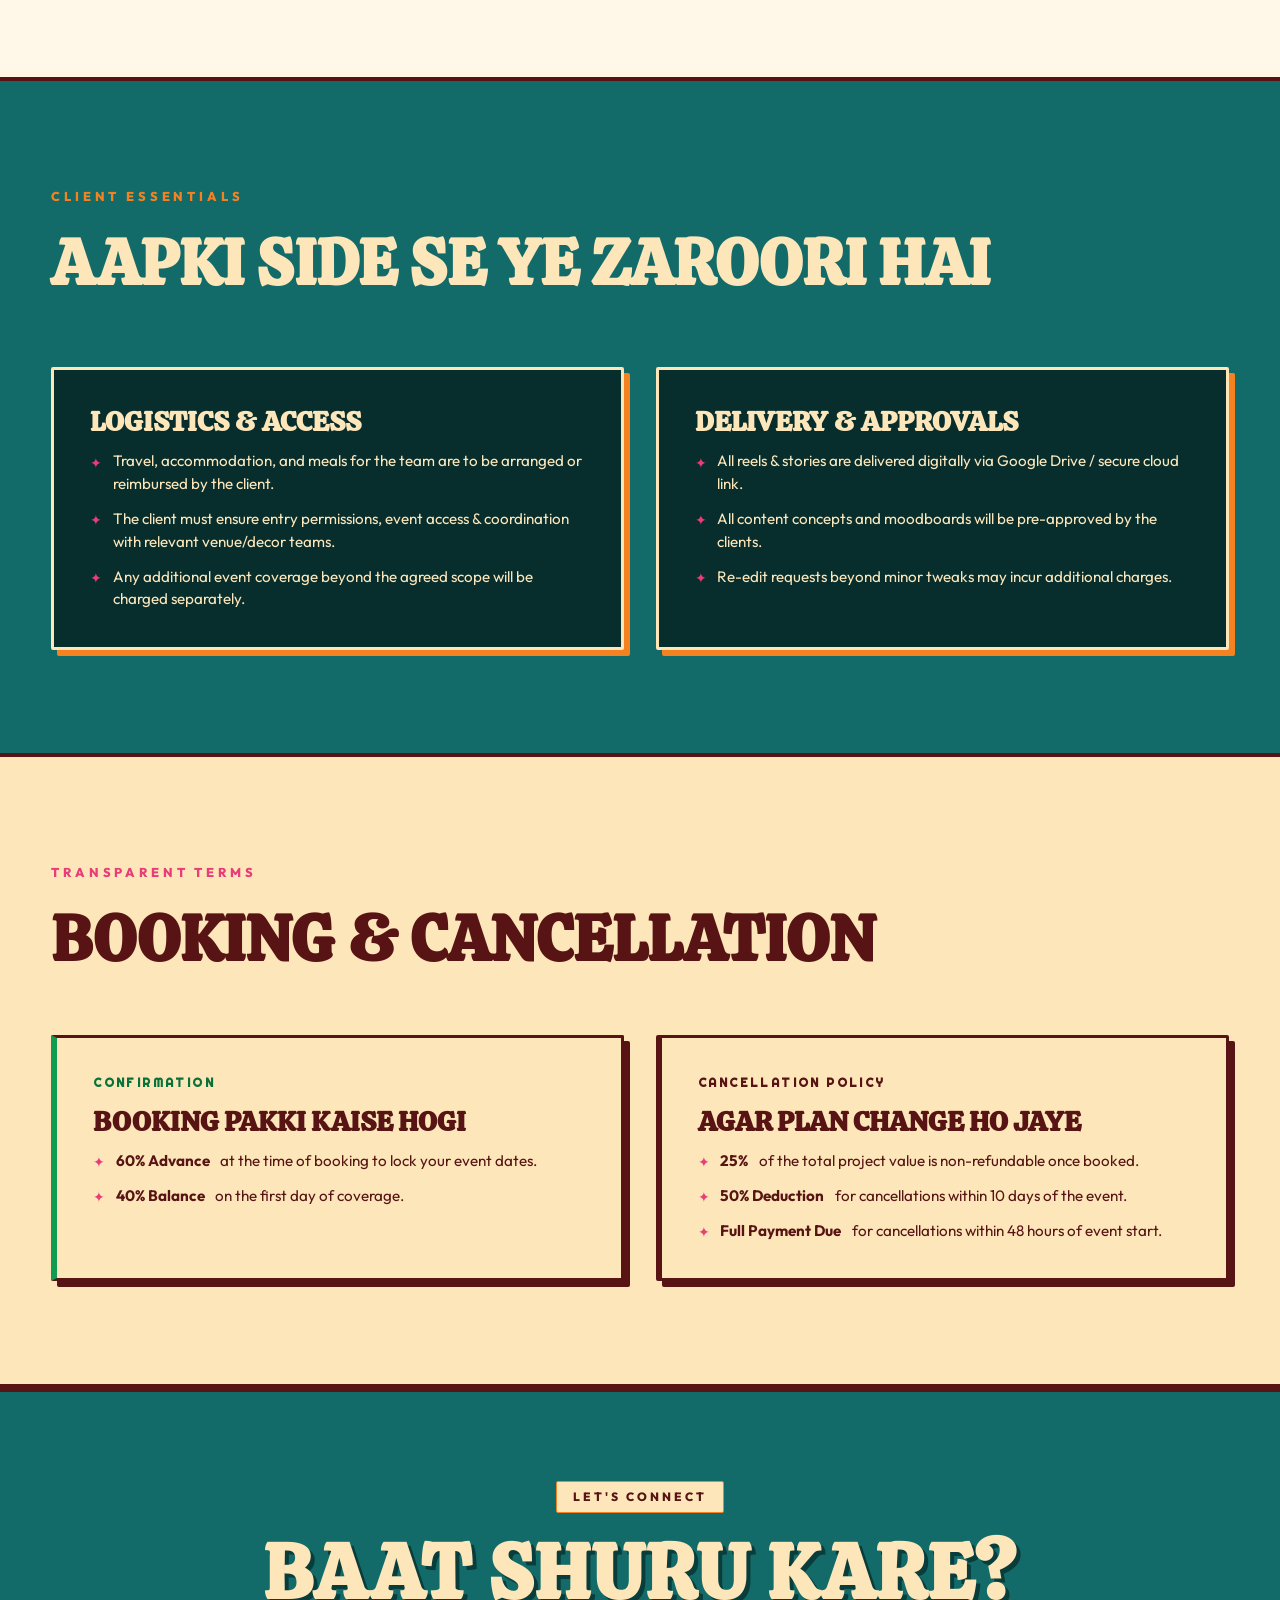
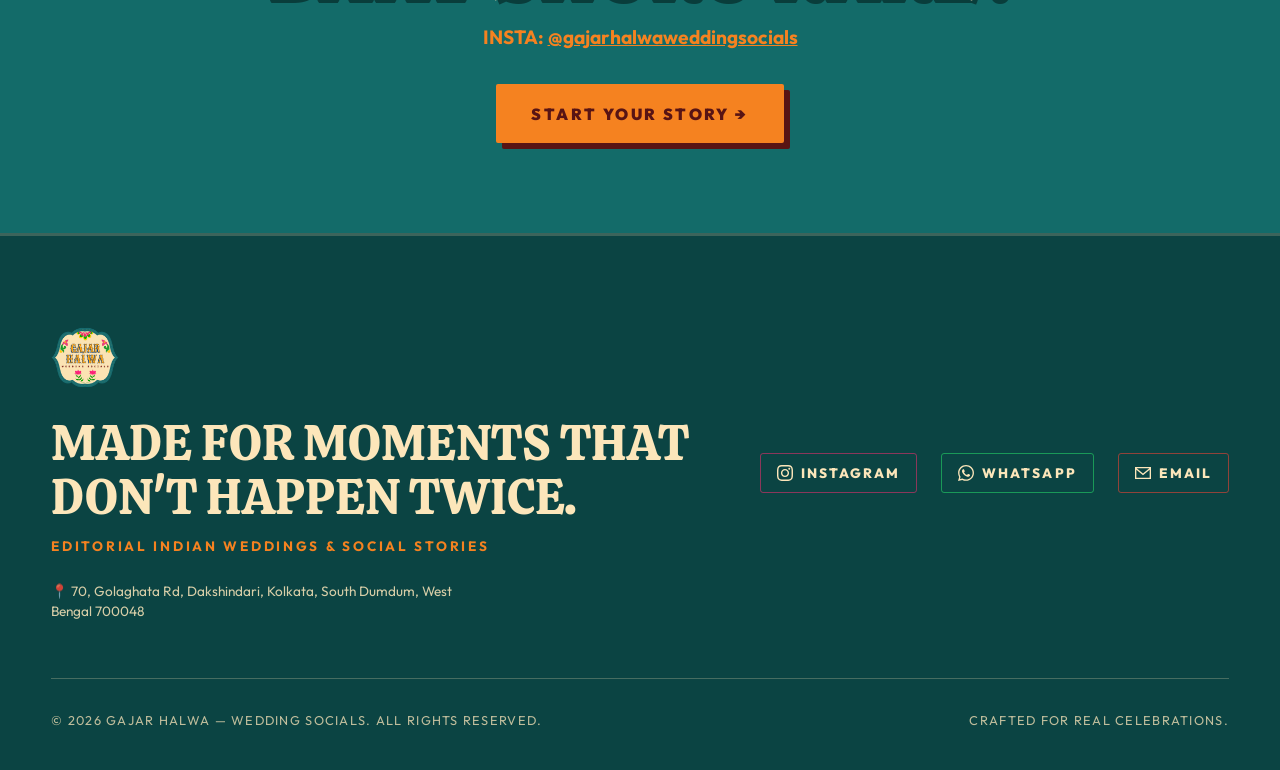
==== commit bba4349a: "style: update package video frames to 9:16 reel aspect ratio format" ====
--- a/packages.html
+++ b/packages.html
@@ -188,7 +188,7 @@
             <div class="package-visual-box">
               <video class="package-reel-video" autoplay loop muted playsinline
                 style="width:100%; height:100%; object-fit:cover;">
-                <source src="assets/videos/reel_sangeet_dance.mp4" type="video/mp4">
+                <source src="assets/videos/Shivam.mp4" type="video/mp4">
               </video>
               <button type="button" class="video-sound-toggle" aria-label="Toggle Video Audio">
                 <span class="sound-icon sound-muted">🔇</span>
--- a/styles/main.css
+++ b/styles/main.css
@@ -1742,6 +1742,7 @@
     opacity: 0;
     transform: translateY(-12px);
   }
+
   to {
     opacity: 1;
     transform: translateY(0);
@@ -1847,8 +1848,15 @@
 }
 
 @keyframes price-fade-in {
-  from { opacity: 0; transform: scale(0.95); }
-  to { opacity: 1; transform: scale(1); }
+  from {
+    opacity: 0;
+    transform: scale(0.95);
+  }
+
+  to {
+    opacity: 1;
+    transform: scale(1);
+  }
 }
 
 .package-price-tag {
@@ -1935,6 +1943,9 @@
   border: 3px solid var(--deep-red);
   box-shadow: 12px 12px 0px var(--deep-red);
   background-color: var(--deep-red);
+  aspect-ratio: 9 / 16;
+  max-width: 380px;
+  margin: 0 auto;
 }
 
 .package-block-grandaffair .package-visual-box {
@@ -1948,7 +1959,7 @@
   height: 100%;
   object-fit: cover;
   display: block;
-  aspect-ratio: 4 / 3.8;
+  aspect-ratio: 9 / 16;
 }
 
 /* Information & Policy Sections on Packages Page */
@@ -2037,6 +2048,7 @@
 
 /* --- 1. Large Tablet / Laptop Boundary (max-width: 1200px) --- */
 @media (max-width: 1200px) {
+
   /* NAV */
   .nav-center-logo img {
     height: 150px;
@@ -2046,6 +2058,7 @@
   .hero-grid {
     gap: 2.5rem;
   }
+
   .hero-title {
     font-size: clamp(3.2rem, 7.5vw, 6rem);
   }
@@ -2058,18 +2071,21 @@
   .site-nav {
     padding: 0.6rem 0;
   }
+
   .nav-inner-split {
     display: flex;
     justify-content: space-between;
     align-items: center;
     position: relative;
   }
+
   .nav-split-left,
   .nav-split-right,
   .nav-links,
   .nav-cta {
     display: none;
   }
+
   .nav-center-logo {
     position: absolute;
     left: 50%;
@@ -2077,9 +2093,11 @@
     transform: translate(-50%, calc(-50% + 12px));
     margin-bottom: 0;
   }
+
   .nav-center-logo img {
     height: 125px;
   }
+
   .mobile-menu-btn {
     display: flex !important;
     width: 38px !important;
@@ -2109,21 +2127,25 @@
     padding-bottom: 4rem;
     min-height: auto;
   }
+
   .hero-grid {
     grid-template-columns: 1fr;
     gap: 3rem;
     padding-top: 1rem;
   }
+
   /* Video frame: constrained portrait reel on tablet */
   .hero-visual-wrapper {
     max-width: 460px;
     margin: 0 auto;
     width: 100%;
   }
+
   .hero-image-frame {
     aspect-ratio: 9 / 16;
     max-height: 70vh;
   }
+
   .hero-video-player {
     width: 100%;
     height: 100%;
@@ -2142,22 +2164,27 @@
     align-items: flex-start;
     gap: 1rem;
   }
+
   .edit-subtext {
     text-align: left;
   }
+
   .art-row-one {
     grid-template-columns: 1fr;
     gap: 2.5rem;
   }
+
   .art-row-two-break {
     grid-template-columns: 1fr;
     gap: 2rem;
     padding: 2rem;
   }
+
   .art-row-three {
     grid-template-columns: 1fr;
     gap: 2.5rem;
   }
+
   /* Ensure videos in art wall fill correctly */
   .art-media-box video,
   .art-media-box iframe {
@@ -2171,6 +2198,7 @@
     grid-template-columns: 1fr;
     gap: 2.5rem;
   }
+
   .wwd-pillar {
     border-left: 4px solid var(--deep-red);
     padding-left: 1.25rem;
@@ -2182,10 +2210,12 @@
     align-items: flex-start;
     gap: 1rem;
   }
+
   .work-asymmetric-pair {
     grid-template-columns: 1fr;
     gap: 2.5rem;
   }
+
   .work-piece-cinematic {
     aspect-ratio: 16 / 9;
   }
@@ -2202,15 +2232,18 @@
     grid-template-columns: 1fr;
     gap: 3rem;
   }
+
   .package-visual-composition {
     order: -1;
     max-width: 560px;
     margin: 0 auto;
     width: 100%;
   }
+
   .package-visual-box {
-    aspect-ratio: 4 / 3;
-  }
+    aspect-ratio: 9 / 16;
+  }
+
   .package-visual-box video {
     width: 100%;
     height: 100%;
@@ -2223,6 +2256,7 @@
     grid-template-columns: 1fr;
     gap: 2.5rem;
   }
+
   .footer-links-group {
     align-items: flex-start;
   }
@@ -2231,7 +2265,9 @@
 /* --- 3. Tablets Portrait & Large Mobiles (max-width: 768px) --- */
 @media (max-width: 768px) {
 
-  html { font-size: 15px; }
+  html {
+    font-size: 15px;
+  }
 
   .container,
   .container-wide {
@@ -2239,12 +2275,18 @@
   }
 
   /* ── NAV ── */
-  .site-nav { padding: 0.5rem 0; }
+  .site-nav {
+    padding: 0.5rem 0;
+  }
+
   .nav-center-logo {
     top: 100%;
     transform: translate(-50%, calc(-50% + 10px));
   }
-  .nav-center-logo img { height: 108px; }
+
+  .nav-center-logo img {
+    height: 108px;
+  }
 
   /* ── HERO ── */
   .hero-section {
@@ -2252,36 +2294,44 @@
     padding-bottom: 3rem;
     min-height: auto;
   }
+
   .hero-title {
     font-size: clamp(2.8rem, 10vw, 4rem);
     line-height: 0.95;
   }
+
   .hero-subtitle {
     font-size: clamp(1.1rem, 3.5vw, 1.5rem);
     letter-spacing: 0.18em;
   }
+
   .hero-tagline {
     font-size: 1rem;
     max-width: 100%;
   }
+
   .hero-visual-wrapper {
     max-width: 360px;
   }
+
   .hero-image-frame {
     aspect-ratio: 9 / 16;
     max-height: 68vh;
     min-height: unset;
   }
+
   .hero-video-player {
     width: 100%;
     height: 100%;
     object-fit: cover;
     display: block;
   }
+
   .hero-scallop-card {
     padding: 0.65rem;
     box-shadow: 8px 8px 0px var(--deep-red);
   }
+
   .hero-floating-badge {
     top: -1rem;
     right: -0.65rem;
@@ -2289,23 +2339,37 @@
     height: 72px;
     font-size: 0.55rem;
   }
-  .hero-floating-badge span { font-size: 1rem; }
+
+  .hero-floating-badge span {
+    font-size: 1rem;
+  }
 
   /* ── STATEMENT ── */
   .statement-section {
     padding: 3.5rem 0;
   }
+
   .statement-headline {
     font-size: clamp(2rem, 7vw, 3rem);
   }
 
   /* ── ART WALL / WEDDING EDIT ── */
-  .wedding-edit-section { padding: 3.5rem 0; }
-  .edit-title { font-size: clamp(2.2rem, 8vw, 3.2rem); }
-  .art-wall-container { gap: 2.5rem; }
+  .wedding-edit-section {
+    padding: 3.5rem 0;
+  }
+
+  .edit-title {
+    font-size: clamp(2.2rem, 8vw, 3.2rem);
+  }
+
+  .art-wall-container {
+    gap: 2.5rem;
+  }
+
   .art-media-box {
     box-shadow: 6px 6px 0px var(--deep-red);
   }
+
   /* Art wall video fills */
   .art-media-box video,
   .art-media-box iframe {
@@ -2316,16 +2380,25 @@
     object-fit: cover;
     display: block;
   }
-  .art-card-square { aspect-ratio: 1 / 1; }
-  .art-card-vertical { aspect-ratio: 4 / 5; }
+
+  .art-card-square {
+    aspect-ratio: 1 / 1;
+  }
+
+  .art-card-vertical {
+    aspect-ratio: 4 / 5;
+  }
+
   /* Editorial break: stack to single column */
   .art-row-two-break {
     padding: 1.5rem;
     box-shadow: 8px 8px 0px var(--deep-red);
   }
+
   .break-visual-frame {
     aspect-ratio: 16 / 9;
   }
+
   .break-visual-frame video {
     width: 100%;
     height: 100%;
@@ -2334,22 +2407,35 @@
   }
 
   /* ── WHAT WE DO ── */
-  .what-we-do-section { padding: 3.5rem 0; }
-  .wwd-pillar-title { font-size: clamp(2.5rem, 9vw, 4rem); }
+  .what-we-do-section {
+    padding: 3.5rem 0;
+  }
+
+  .wwd-pillar-title {
+    font-size: clamp(2.5rem, 9vw, 4rem);
+  }
 
   /* ── SELECTED WORK ── */
-  .selected-work-section { padding: 3.5rem 0; }
-  .work-main-title { font-size: clamp(2.2rem, 8vw, 3.5rem); }
+  .selected-work-section {
+    padding: 3.5rem 0;
+  }
+
+  .work-main-title {
+    font-size: clamp(2.2rem, 8vw, 3.5rem);
+  }
+
   .work-piece-cinematic {
     aspect-ratio: 16 / 9;
     box-shadow: 8px 8px 0px var(--deep-red);
   }
+
   .work-piece-cinematic video {
     width: 100%;
     height: 100%;
     object-fit: cover;
     display: block;
   }
+
   .work-overlay-banner {
     position: relative;
     bottom: auto;
@@ -2357,14 +2443,24 @@
     margin-top: 1rem;
     box-shadow: 3px 3px 0px var(--deep-red);
   }
+
   .work-piece-pink-accent .art-media-box {
     aspect-ratio: 4 / 3;
   }
 
   /* ── CONTACT ── */
-  .contact-section { padding: 3.5rem 0; }
-  .contact-headline { font-size: clamp(2.2rem, 8vw, 3.5rem); }
-  .contact-subheading { font-size: 1.1rem; }
+  .contact-section {
+    padding: 3.5rem 0;
+  }
+
+  .contact-headline {
+    font-size: clamp(2.2rem, 8vw, 3.5rem);
+  }
+
+  .contact-subheading {
+    font-size: 1.1rem;
+  }
+
   .contact-form-box {
     padding: 1.75rem 1.25rem;
     box-shadow: 8px 8px 0px var(--deep-red);
@@ -2372,10 +2468,12 @@
     max-width: 100%;
     box-sizing: border-box;
   }
+
   .form-row-dual {
     grid-template-columns: 1fr;
     gap: 1.25rem;
   }
+
   .channel-btn {
     width: 100%;
     justify-content: center;
@@ -2384,6 +2482,7 @@
     word-break: break-word;
     text-align: center;
   }
+
   .contact-location-badge {
     padding: 1rem;
     width: 100%;
@@ -2392,17 +2491,22 @@
 
   /* ── PACKAGES ── */
   .packages-hero-section,
-  .package-editorial-block { padding: 3.5rem 0; }
+  .package-editorial-block {
+    padding: 3.5rem 0;
+  }
+
   .package-visual-box {
-    aspect-ratio: 4 / 3;
+    aspect-ratio: 9 / 16;
     box-shadow: 8px 8px 0px var(--deep-red);
   }
+
   .package-visual-box video {
     width: 100%;
     height: 100%;
     object-fit: cover;
     display: block;
   }
+
   .package-block-grandaffair .package-visual-box {
     box-shadow: 8px 8px 0px var(--bright-orange);
   }
@@ -2425,7 +2529,9 @@
 /* --- 4. Standard Smartphones (max-width: 480px) --- */
 @media (max-width: 480px) {
 
-  html { font-size: 14px; }
+  html {
+    font-size: 14px;
+  }
 
   .container,
   .container-wide {
@@ -2433,33 +2539,49 @@
   }
 
   /* ── NAV ── */
-  .site-nav { padding: 0.4rem 0; }
+  .site-nav {
+    padding: 0.4rem 0;
+  }
+
   .nav-center-logo {
     top: 100%;
     transform: translate(-50%, calc(-50% + 8px));
   }
-  .nav-center-logo img { height: 90px; }
+
+  .nav-center-logo img {
+    height: 90px;
+  }
 
   /* ── HERO ── */
   .hero-section {
     padding-top: 6rem;
     padding-bottom: 2.5rem;
   }
-  .hero-grid { gap: 2rem; }
+
+  .hero-grid {
+    gap: 2rem;
+  }
+
   .hero-title {
     font-size: clamp(2.6rem, 12vw, 3.5rem);
     line-height: 0.93;
   }
+
   .hero-subtitle {
     font-size: 1rem;
     letter-spacing: 0.14em;
   }
-  .hero-tagline { font-size: 0.95rem; }
+
+  .hero-tagline {
+    font-size: 0.95rem;
+  }
+
   /* Hero video: true 9:16 reel, fits phone width */
   .hero-visual-wrapper {
     max-width: 100%;
     width: 100%;
   }
+
   .hero-image-frame {
     aspect-ratio: 9 / 16;
     max-height: none;
@@ -2467,17 +2589,23 @@
     /* On phone the reel takes full card width — let it breathe */
     width: 100%;
   }
+
   .hero-video-player {
     width: 100%;
     height: 100%;
     object-fit: cover;
     display: block;
   }
+
   .hero-scallop-card {
     padding: 0.5rem;
     box-shadow: 6px 6px 0px var(--deep-red);
   }
-  .hero-floating-badge { display: none; }
+
+  .hero-floating-badge {
+    display: none;
+  }
+
   /* CTA stack */
   .hero-actions {
     flex-direction: column;
@@ -2485,12 +2613,14 @@
     gap: 0.85rem;
     width: 100%;
   }
+
   .hero-cta-btn {
     width: 100%;
     justify-content: center;
     padding: 0.95rem 1.25rem;
     font-size: 0.9rem;
   }
+
   .hero-packages-link {
     text-align: center;
     padding: 0.35rem 0;
@@ -2498,50 +2628,117 @@
   }
 
   /* ── STATEMENT ── */
-  .statement-section { padding: 3rem 0; }
-  .statement-headline { font-size: clamp(1.75rem, 8vw, 2.5rem); line-height: 1.1; }
-  .statement-lead { font-size: 1rem; }
+  .statement-section {
+    padding: 3rem 0;
+  }
+
+  .statement-headline {
+    font-size: clamp(1.75rem, 8vw, 2.5rem);
+    line-height: 1.1;
+  }
+
+  .statement-lead {
+    font-size: 1rem;
+  }
 
   /* ── ART WALL / WEDDING EDIT ── */
-  .wedding-edit-section { padding: 3rem 0; }
-  .art-wall-container { gap: 2rem; }
-  .edit-title { font-size: clamp(2rem, 9vw, 2.8rem); }
+  .wedding-edit-section {
+    padding: 3rem 0;
+  }
+
+  .art-wall-container {
+    gap: 2rem;
+  }
+
+  .edit-title {
+    font-size: clamp(2rem, 9vw, 2.8rem);
+  }
+
   /* On phone: make vertical cards taller for the portrait reel feel */
-  .art-card-vertical { aspect-ratio: 3 / 4; }
-  .art-card-square { aspect-ratio: 1 / 1; }
+  .art-card-vertical {
+    aspect-ratio: 3 / 4;
+  }
+
+  .art-card-square {
+    aspect-ratio: 1 / 1;
+  }
+
   .art-row-two-break {
     padding: 1.25rem;
     gap: 1.5rem;
   }
-  .break-quote-text { font-size: clamp(1.5rem, 7vw, 2rem); }
-  .break-visual-frame { aspect-ratio: 4 / 3; }
+
+  .break-quote-text {
+    font-size: clamp(1.5rem, 7vw, 2rem);
+  }
+
+  .break-visual-frame {
+    aspect-ratio: 4 / 3;
+  }
+
   .art-media-box {
     box-shadow: 4px 4px 0px var(--deep-red);
   }
 
   /* ── WHAT WE DO ── */
-  .what-we-do-section { padding: 3rem 0; }
-  .wwd-pillar-title { font-size: clamp(2rem, 10vw, 3rem); }
-  .wwd-pillar { padding-left: 1rem; gap: 0.85rem; }
+  .what-we-do-section {
+    padding: 3rem 0;
+  }
+
+  .wwd-pillar-title {
+    font-size: clamp(2rem, 10vw, 3rem);
+  }
+
+  .wwd-pillar {
+    padding-left: 1rem;
+    gap: 0.85rem;
+  }
 
   /* ── SELECTED WORK ── */
-  .selected-work-section { padding: 3rem 0; }
-  .work-main-title { font-size: clamp(2rem, 9vw, 3rem); }
+  .selected-work-section {
+    padding: 3rem 0;
+  }
+
+  .work-main-title {
+    font-size: clamp(2rem, 9vw, 3rem);
+  }
+
   .work-piece-cinematic {
     aspect-ratio: 4 / 3;
     box-shadow: 6px 6px 0px var(--deep-red);
   }
-  .work-piece-pink-accent { padding: 0.85rem; }
+
+  .work-piece-pink-accent {
+    padding: 0.85rem;
+  }
+
   .work-piece-pink-accent .art-media-box {
     aspect-ratio: 4 / 3;
   }
-  .work-text-moment h3 { font-size: clamp(1.6rem, 7vw, 2.2rem); }
-  .work-text-moment p { font-size: 0.95rem; }
+
+  .work-text-moment h3 {
+    font-size: clamp(1.6rem, 7vw, 2.2rem);
+  }
+
+  .work-text-moment p {
+    font-size: 0.95rem;
+  }
 
   /* ── CONTACT ── */
-  .contact-section { padding: 3rem 0; }
-  .contact-headline { font-size: clamp(1.85rem, 8vw, 2.6rem); line-height: 1.05; }
-  .contact-subheading { font-size: 0.95rem; letter-spacing: 0.08em; }
+  .contact-section {
+    padding: 3rem 0;
+  }
+
+  .contact-headline {
+    font-size: clamp(1.85rem, 8vw, 2.6rem);
+    line-height: 1.05;
+  }
+
+  .contact-subheading {
+    font-size: 0.95rem;
+    letter-spacing: 0.08em;
+  }
+
   .contact-form-box {
     padding: 1.25rem 0.85rem;
     box-shadow: 6px 6px 0px var(--deep-red);
@@ -2550,10 +2747,27 @@
     box-sizing: border-box;
     border-width: 2.5px;
   }
-  .contact-form-title { font-size: 1.35rem; margin-bottom: 1rem; }
-  .inquiry-form { gap: 1rem; width: 100%; }
-  .form-group { gap: 0.35rem; width: 100%; }
-  .form-group label { font-size: 0.72rem; letter-spacing: 0.15em; }
+
+  .contact-form-title {
+    font-size: 1.35rem;
+    margin-bottom: 1rem;
+  }
+
+  .inquiry-form {
+    gap: 1rem;
+    width: 100%;
+  }
+
+  .form-group {
+    gap: 0.35rem;
+    width: 100%;
+  }
+
+  .form-group label {
+    font-size: 0.72rem;
+    letter-spacing: 0.15em;
+  }
+
   .channel-btn {
     width: 100%;
     justify-content: center;
@@ -2563,10 +2777,12 @@
     word-break: break-word;
     text-align: center;
   }
+
   .form-row-dual {
     grid-template-columns: 1fr;
     gap: 1rem;
   }
+
   /* Prevent iOS Safari auto-zoom on inputs */
   .form-control {
     font-size: 16px;
@@ -2575,6 +2791,7 @@
     max-width: 100%;
     box-sizing: border-box;
   }
+
   .form-submit-btn {
     font-size: 0.9rem;
     padding: 1rem 0.75rem;
@@ -2583,22 +2800,28 @@
     max-width: 100%;
     box-sizing: border-box;
   }
+
   .contact-location-badge {
     padding: 0.85rem;
     font-size: 0.85rem;
   }
+
   .contact-location-badge .location-text {
     font-size: 0.82rem;
   }
 
   /* ── PACKAGES ── */
   .packages-hero-section,
-  .package-editorial-block { padding: 3rem 0; }
+  .package-editorial-block {
+    padding: 3rem 0;
+  }
+
   .package-action-row {
     flex-direction: column;
     align-items: stretch;
     gap: 0.75rem;
   }
+
   .btn-book-package,
   .btn-see-more {
     width: 100%;
@@ -2607,16 +2830,23 @@
     text-align: center;
     font-size: 0.88rem;
   }
-  .editorial-info-card { padding: 1.5rem 1.25rem; }
+
+  .editorial-info-card {
+    padding: 1.5rem 1.25rem;
+  }
+
   .info-section-cream,
   .info-section-teal,
-  .info-section-pure { padding: 3rem 0; }
+  .info-section-pure {
+    padding: 3rem 0;
+  }
 
   /* ── FOOTER ── */
   .footer-social-list {
     flex-wrap: wrap;
     gap: 0.65rem;
   }
+
   .footer-social-link {
     flex: 1 1 calc(50% - 0.65rem);
     justify-content: center;
@@ -2628,31 +2858,75 @@
 /* --- 5. Ultra-Compact Devices (max-width: 360px) --- */
 @media (max-width: 360px) {
 
-  html { font-size: 13px; }
+  html {
+    font-size: 13px;
+  }
 
   /* ── NAV ── */
-  .nav-center-logo img { height: 80px; }
+  .nav-center-logo img {
+    height: 80px;
+  }
 
   /* ── HERO ── */
-  .hero-title { font-size: 2.4rem; }
-  .hero-subtitle { font-size: 0.9rem; letter-spacing: 0.1em; }
-  .hero-section { padding-top: 5.5rem; }
+  .hero-title {
+    font-size: 2.4rem;
+  }
+
+  .hero-subtitle {
+    font-size: 0.9rem;
+    letter-spacing: 0.1em;
+  }
+
+  .hero-section {
+    padding-top: 5.5rem;
+  }
 
   /* ── ART WALL ── */
-  .art-row-two-break { padding: 1rem; }
-  .break-quote-text { font-size: 1.4rem; }
+  .art-row-two-break {
+    padding: 1rem;
+  }
+
+  .break-quote-text {
+    font-size: 1.4rem;
+  }
 
   /* ── CONTACT ── */
-  .contact-headline { font-size: 1.7rem; }
-  .contact-form-box { padding: 1rem 0.65rem; }
-  .contact-form-title { font-size: 1.2rem; }
-  .form-control { padding: 0.65rem; font-size: 16px; }
-  .form-submit-btn { font-size: 0.82rem; padding: 0.85rem 0.5rem; }
-  .channel-btn { font-size: 0.72rem; padding: 0.75rem 0.4rem; gap: 0.4rem; }
-  .contact-location-badge { padding: 0.75rem; }
+  .contact-headline {
+    font-size: 1.7rem;
+  }
+
+  .contact-form-box {
+    padding: 1rem 0.65rem;
+  }
+
+  .contact-form-title {
+    font-size: 1.2rem;
+  }
+
+  .form-control {
+    padding: 0.65rem;
+    font-size: 16px;
+  }
+
+  .form-submit-btn {
+    font-size: 0.82rem;
+    padding: 0.85rem 0.5rem;
+  }
+
+  .channel-btn {
+    font-size: 0.72rem;
+    padding: 0.75rem 0.4rem;
+    gap: 0.4rem;
+  }
+
+  .contact-location-badge {
+    padding: 0.75rem;
+  }
 
   /* ── FOOTER ── */
-  .footer-social-link { flex: 1 1 100%; }
+  .footer-social-link {
+    flex: 1 1 100%;
+  }
 }
 
 /* ==========================================================================
@@ -2663,7 +2937,9 @@
 @media (max-width: 1024px) {
 
   /* Targeted overflow guard — only constrain media & layout boxes, NOT UI controls */
-  img, video, iframe {
+  img,
+  video,
+  iframe {
     max-width: 100%;
   }
 
@@ -2701,26 +2977,76 @@
 }
 
 @media (max-width: 768px) {
+
   /* Reduce all large box-shadows to 4px so they never bleed outside clipped sections */
-  .hero-scallop-card  { box-shadow: 4px 4px 0px var(--deep-red); }
-  .art-row-two-break  { box-shadow: 4px 4px 0px var(--deep-red); }
-  .work-piece-cinematic { box-shadow: 4px 4px 0px var(--deep-red); }
-  .contact-form-box   { box-shadow: 4px 4px 0px var(--deep-red); }
-  .package-visual-box { box-shadow: 4px 4px 0px var(--deep-red); }
-  .package-block-grandaffair .package-visual-box { box-shadow: 4px 4px 0px var(--bright-orange); }
-  .art-media-box      { box-shadow: 3px 3px 0px var(--deep-red); }
-  .editorial-info-card { box-shadow: 3px 3px 0px var(--deep-red); }
+  .hero-scallop-card {
+    box-shadow: 4px 4px 0px var(--deep-red);
+  }
+
+  .art-row-two-break {
+    box-shadow: 4px 4px 0px var(--deep-red);
+  }
+
+  .work-piece-cinematic {
+    box-shadow: 4px 4px 0px var(--deep-red);
+  }
+
+  .contact-form-box {
+    box-shadow: 4px 4px 0px var(--deep-red);
+  }
+
+  .package-visual-box {
+    box-shadow: 4px 4px 0px var(--deep-red);
+  }
+
+  .package-block-grandaffair .package-visual-box {
+    box-shadow: 4px 4px 0px var(--bright-orange);
+  }
+
+  .art-media-box {
+    box-shadow: 3px 3px 0px var(--deep-red);
+  }
+
+  .editorial-info-card {
+    box-shadow: 3px 3px 0px var(--deep-red);
+  }
 }
 
 @media (max-width: 480px) {
+
   /* Zero out box-shadows on mobile — they always cause right bleed on phones */
-  .hero-scallop-card  { box-shadow: none; border: 2px solid var(--deep-red); }
-  .art-row-two-break  { box-shadow: none; }
-  .work-piece-cinematic { box-shadow: none; border: 2px solid var(--deep-red); }
-  .contact-form-box   { box-shadow: none; border: 3px solid var(--deep-red); }
-  .package-visual-box { box-shadow: none; border: 2px solid var(--deep-red); }
-  .art-media-box      { box-shadow: none; }
-  .editorial-info-card { box-shadow: none; border: 2px solid var(--deep-red); }
+  .hero-scallop-card {
+    box-shadow: none;
+    border: 2px solid var(--deep-red);
+  }
+
+  .art-row-two-break {
+    box-shadow: none;
+  }
+
+  .work-piece-cinematic {
+    box-shadow: none;
+    border: 2px solid var(--deep-red);
+  }
+
+  .contact-form-box {
+    box-shadow: none;
+    border: 3px solid var(--deep-red);
+  }
+
+  .package-visual-box {
+    box-shadow: none;
+    border: 2px solid var(--deep-red);
+  }
+
+  .art-media-box {
+    box-shadow: none;
+  }
+
+  .editorial-info-card {
+    box-shadow: none;
+    border: 2px solid var(--deep-red);
+  }
 }
 
 /* ==========================================================================
@@ -2800,10 +3126,12 @@
     transform: scale(0.8);
     opacity: 0.95;
   }
+
   50% {
     transform: scale(1.75);
     opacity: 0;
   }
+
   100% {
     transform: scale(0.8);
     opacity: 0;
@@ -2848,10 +3176,12 @@
     gap: 0.65rem;
     box-shadow: -3px 3px 0px var(--deep-red);
   }
+
   .floating-whatsapp-icon svg {
     width: 17px;
     height: 17px;
   }
+
   .floating-whatsapp-text {
     font-size: 0.64rem;
     letter-spacing: 0.2em;
@@ -2865,10 +3195,12 @@
     top: 55%;
     box-shadow: -2px 2px 0px var(--deep-red);
   }
+
   .floating-whatsapp-icon svg {
     width: 15px;
     height: 15px;
   }
+
   .floating-whatsapp-text {
     font-size: 0.58rem;
     letter-spacing: 0.16em;
@@ -2915,8 +3247,13 @@
 }
 
 @keyframes modal-fade-in {
-  from { opacity: 0; }
-  to { opacity: 1; }
+  from {
+    opacity: 0;
+  }
+
+  to {
+    opacity: 1;
+  }
 }
 
 @keyframes modal-pop {
@@ -2924,6 +3261,7 @@
     opacity: 0;
     transform: scale(0.92) translateY(16px);
   }
+
   to {
     opacity: 1;
     transform: scale(1) translateY(0);
@@ -3039,10 +3377,12 @@
     padding: 1.5rem 1.1rem;
     box-shadow: 6px 6px 0px var(--deep-red);
   }
+
   .pricing-modal-header {
     padding-right: 2rem;
     margin-bottom: 1.25rem;
   }
+
   .pricing-modal-close {
     width: 32px;
     height: 32px;
@@ -3050,6 +3390,7 @@
     top: 0.75rem;
     right: 0.75rem;
   }
+
   .modal-submit-btn {
     font-size: 0.85rem;
     padding: 1rem 0.75rem;
